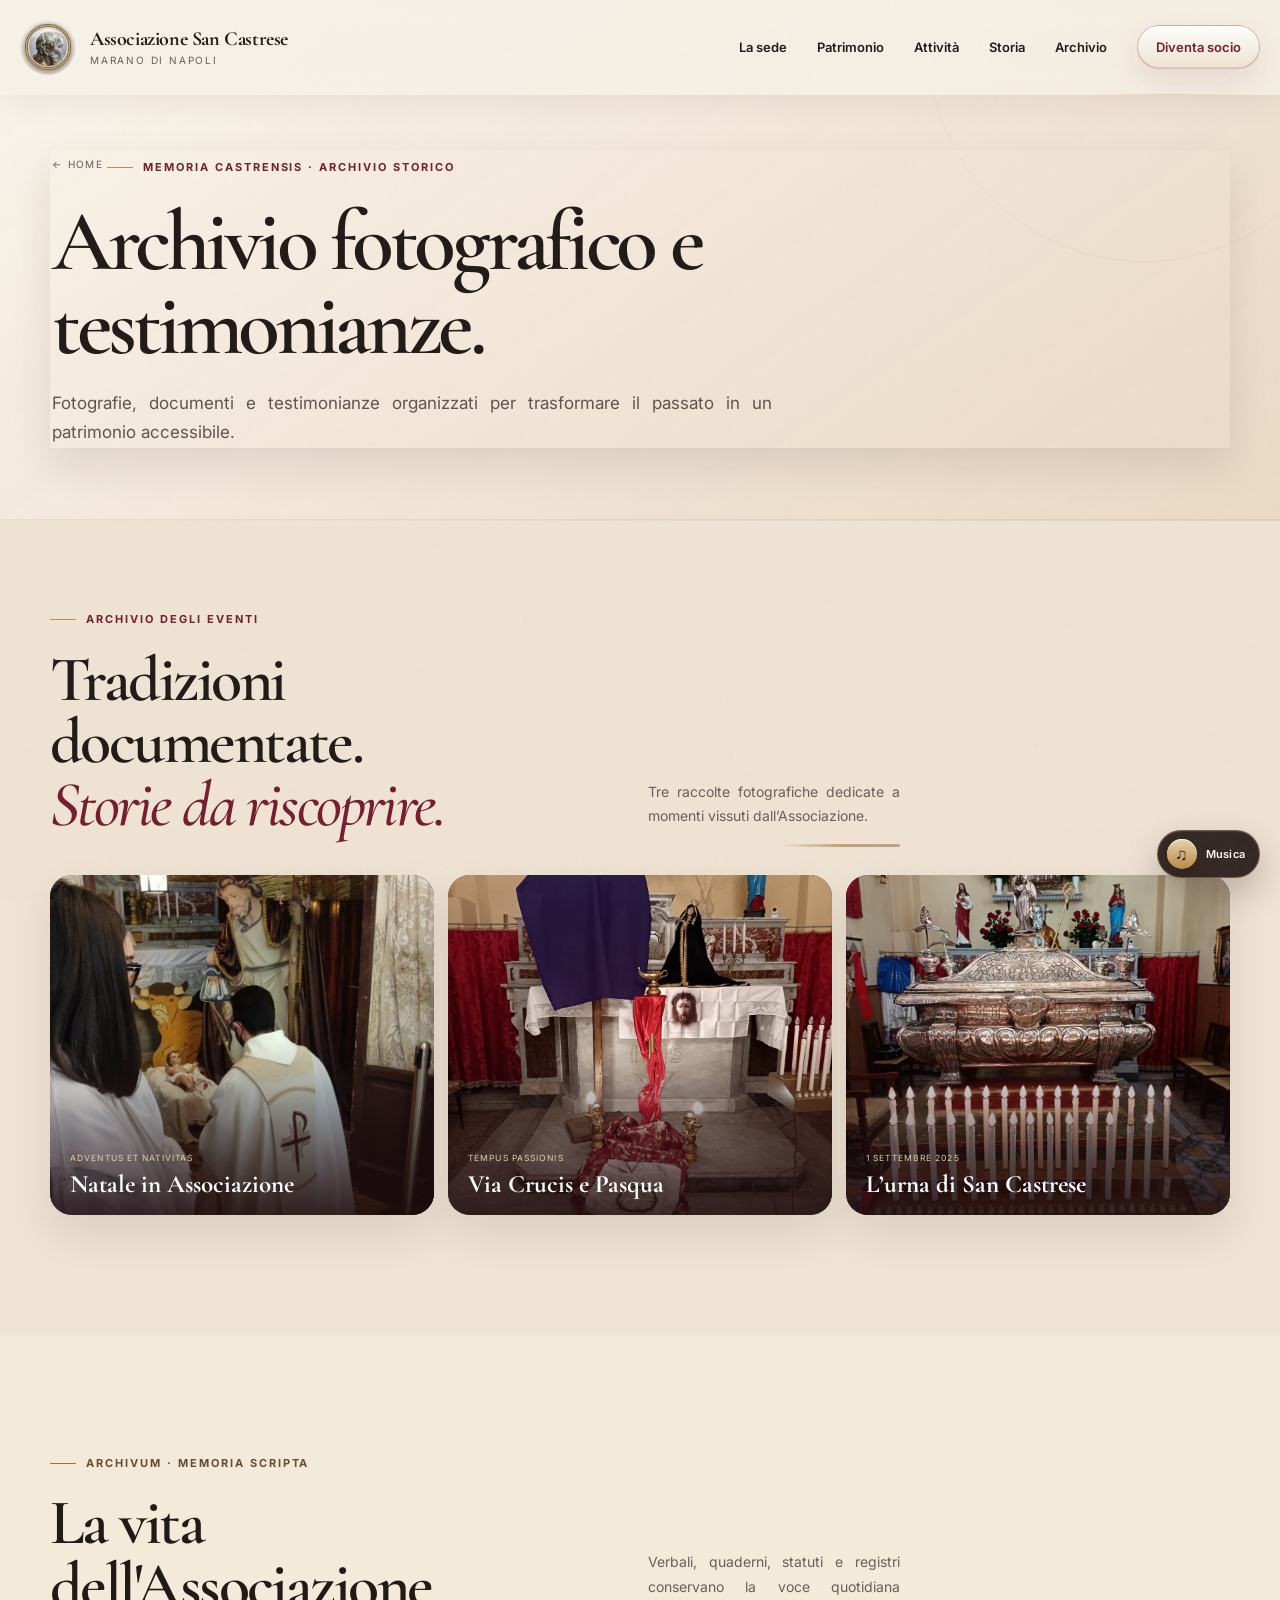
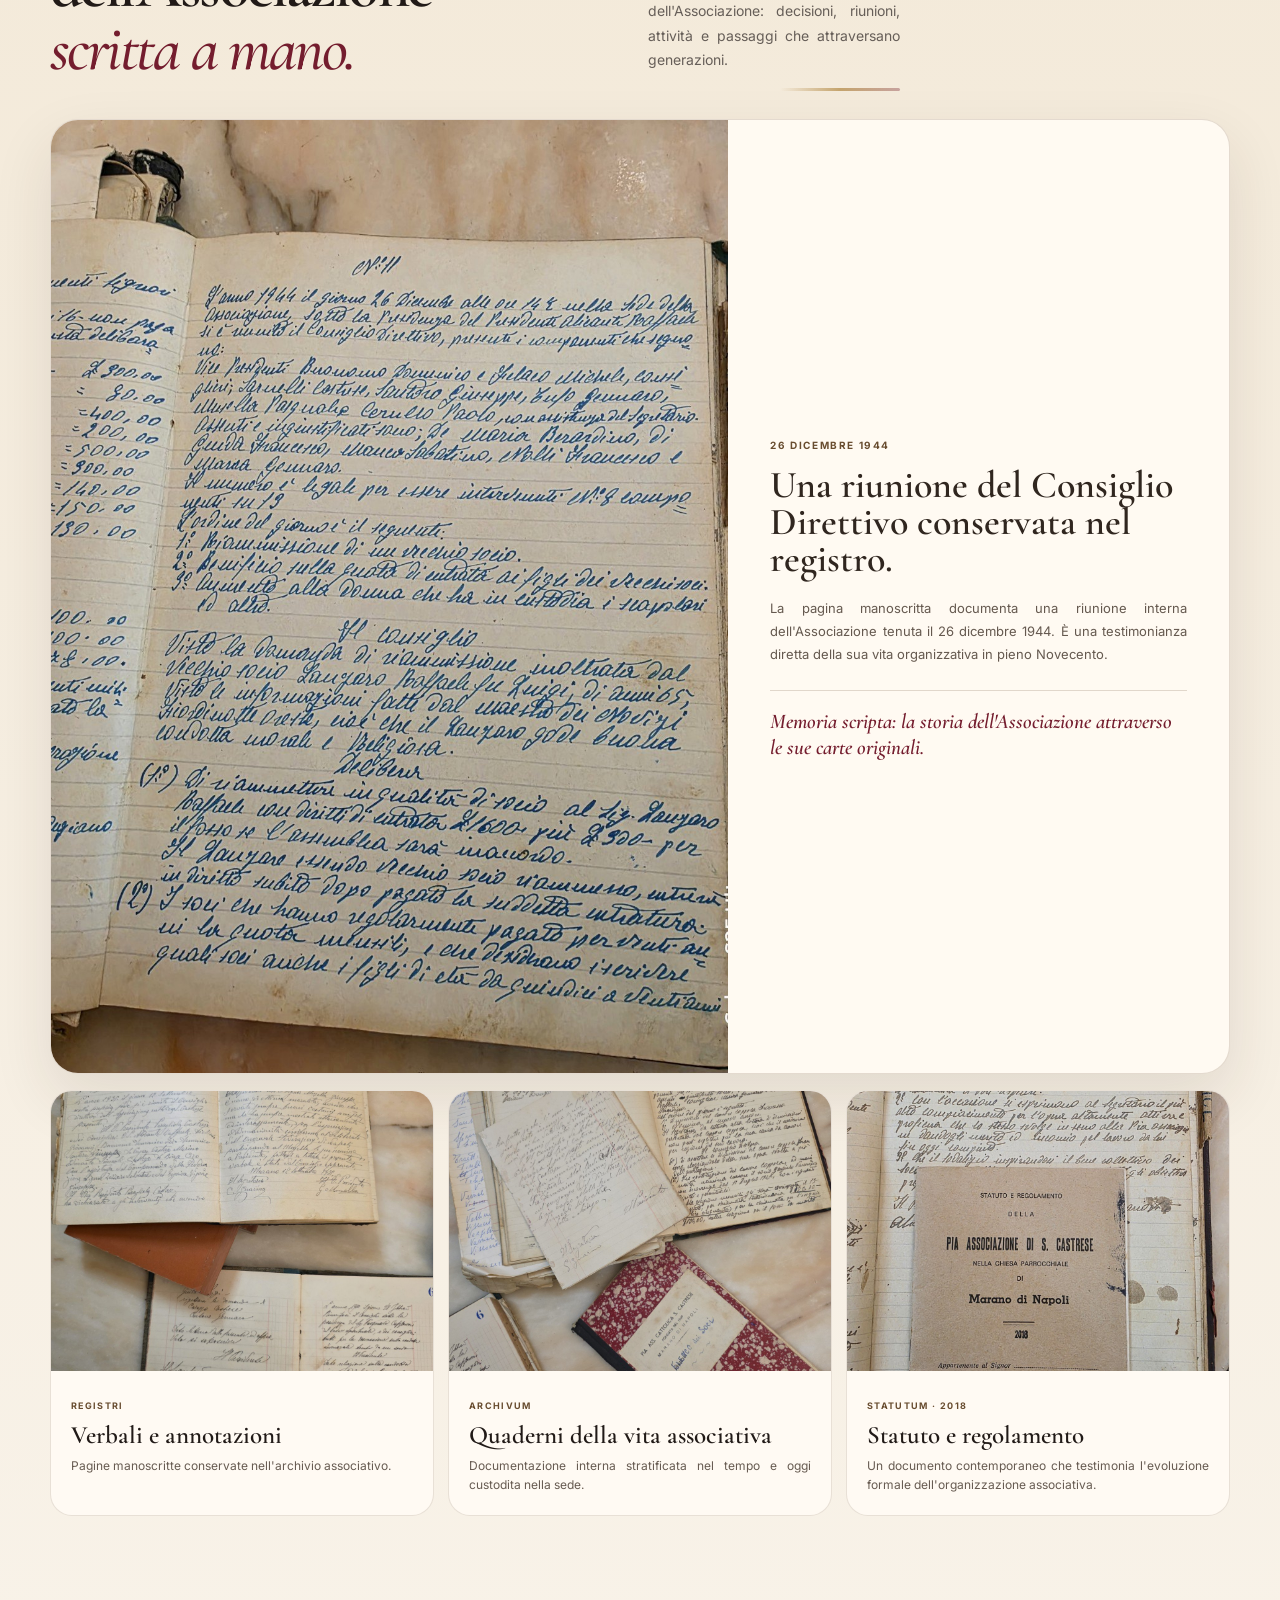
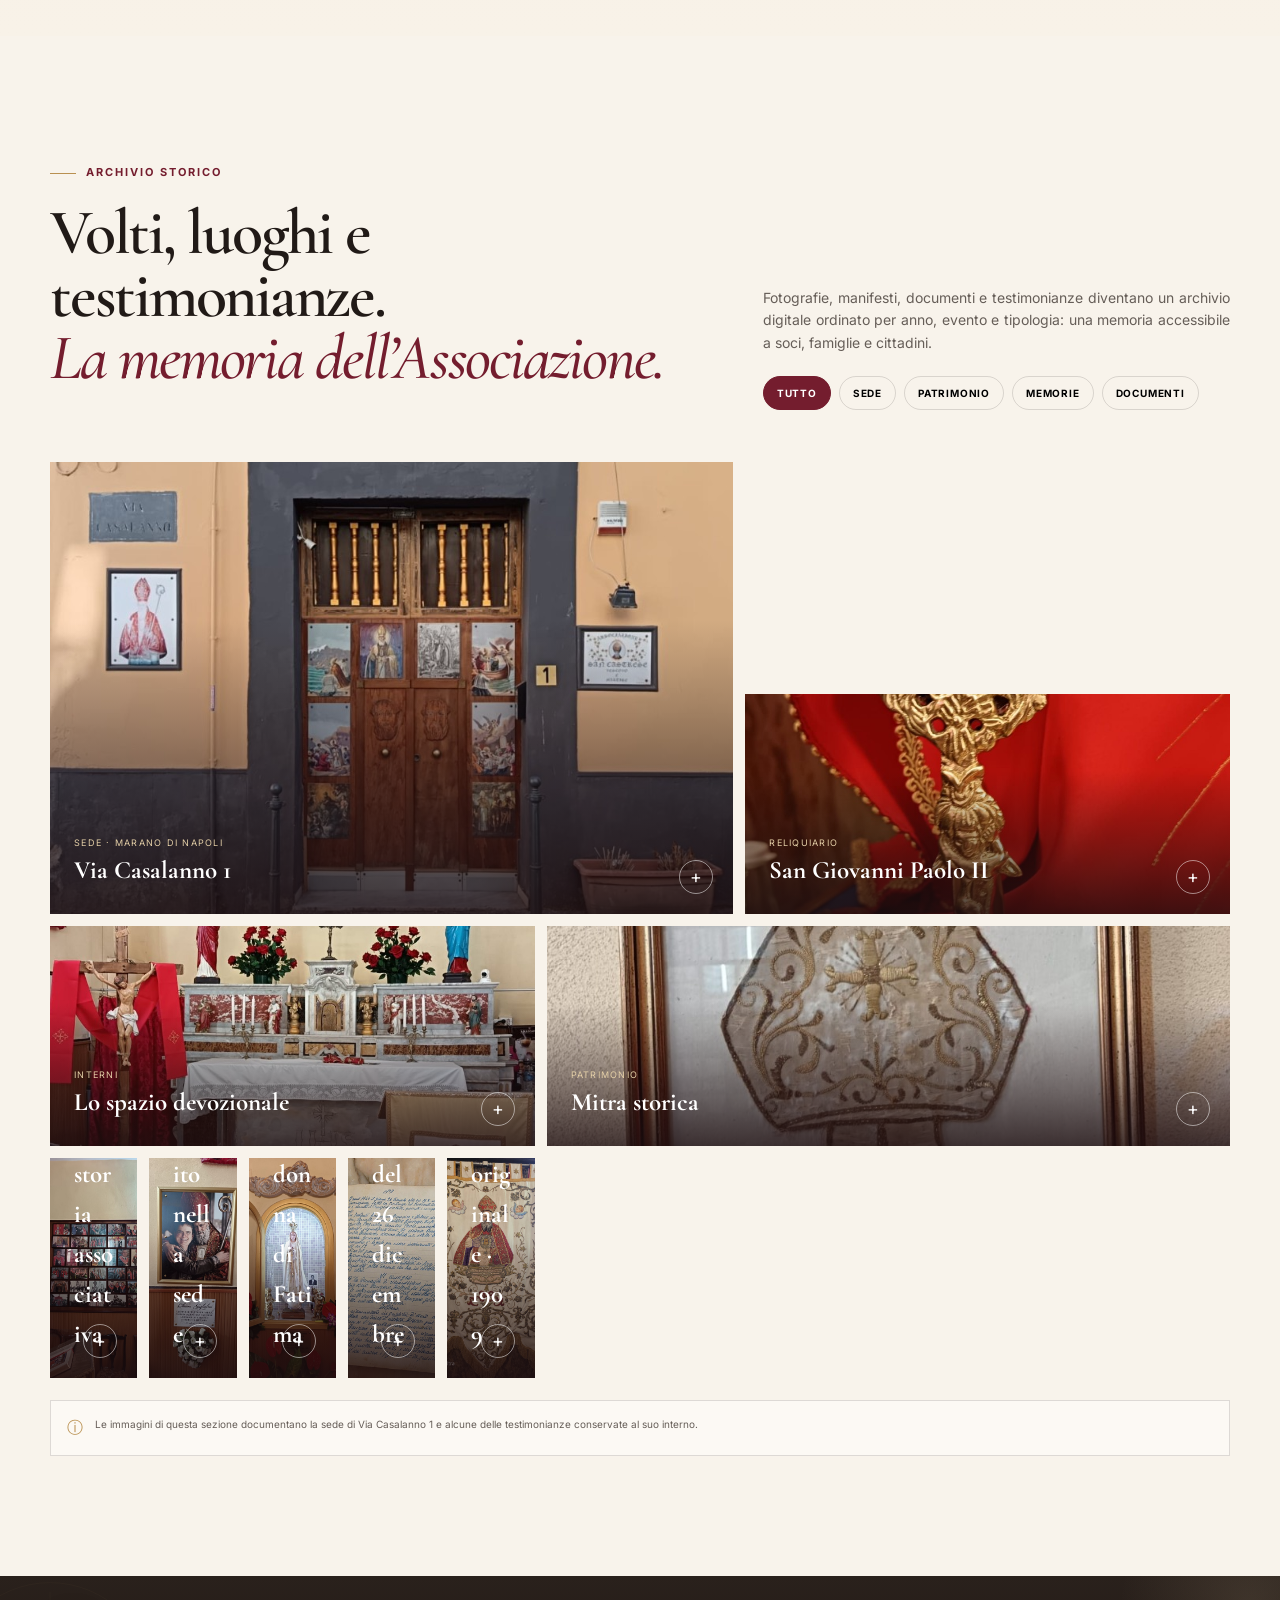
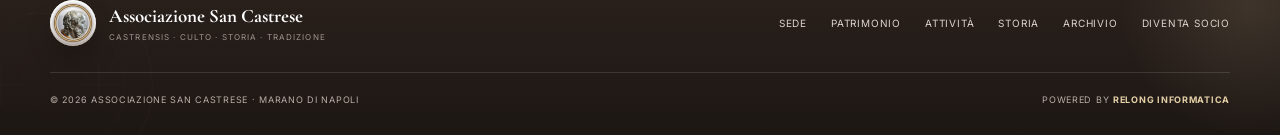
==== archivio.html @ 74fee5f2 "Add files via upload" ====
<!doctype html>
<html lang="it">
<head>
  <meta charset="utf-8" />
  <meta name="viewport" content="width=device-width, initial-scale=1" />
  <meta name="theme-color" content="#731c2b" />
    <meta name="application-name" content="San Castrese" />
  <meta name="mobile-web-app-capable" content="yes" />
  <meta name="apple-mobile-web-app-capable" content="yes" />
  <meta name="apple-mobile-web-app-title" content="San Castrese" />
  <meta name="apple-mobile-web-app-status-bar-style" content="black" />
  <link rel="manifest" href="manifest.webmanifest?v=5.9.5" />
  <link rel="apple-touch-icon" sizes="180x180" href="assets/apple-touch-icon-180.png?v=5.9.5" />
<meta name="description" content="Associazione San Castrese di Via Casalanno 1, Marano di Napoli. Sede, patrimonio, attività, storia, archivio e partecipazione." />
  <meta property="og:title" content="Associazione San Castrese — Marano di Napoli" />
  <meta property="og:description" content="Via Casalanno 1 · Dal 1909 · Memoria, patrimonio, attività e tradizione." />
  <meta property="og:type" content="website" />
  <title>Archivio | Associazione San Castrese</title>
  <link rel="icon" type="image/png" sizes="512x512" href="assets/favicon-san-castrese-3d.png?v=5.5" />
  <link rel="preconnect" href="https://fonts.googleapis.com">
  <link rel="preconnect" href="https://fonts.gstatic.com" crossorigin>
  <link href="https://fonts.googleapis.com/css2?family=Cormorant+Garamond:wght@500;600;700&family=Inter:wght@400;500;600;700&display=swap" rel="stylesheet">
  <link rel="stylesheet" href="styles.css?v=5.9.5" />
</head>
<body>
  <a class="skip-link" href="#contenuto">Vai al contenuto</a>
  <header class="site-header" id="top">
    <div class="nav-shell">
      <a class="brand" href="index.html" aria-label="Associazione San Castrese, torna alla home">
        <span class="brand-mark" aria-hidden="true"><img src="assets/logo-san-castrese-3d.png?v=5.5" alt="" /></span>
        <span class="brand-copy"><strong>Associazione San Castrese</strong><small>Marano di Napoli</small></span>
      </a>
      <button class="menu-toggle" type="button" aria-expanded="false" aria-controls="main-nav" aria-label="Apri menu"><span></span><span></span></button>
      <nav class="main-nav" id="main-nav" aria-label="Navigazione principale">
        <a href="sede.html">La sede</a>
        <a href="patrimonio.html">Patrimonio</a>
        <a href="attivita.html">Attività</a>
        <a href="storia.html">Storia</a>
        <a href="archivio.html">Archivio</a>
        <a href="partecipa.html" class="nav-cta">Diventa socio</a>
      </nav>
    </div>
  </header>
  <main id="contenuto">
    <section class="page-hero">
      <div class="container page-hero-inner reveal">
        <a class="page-back" href="index.html">← Home</a>
        <span class="eyebrow"><i></i>Memoria Castrensis · Archivio storico</span>
        <h1>Archivio fotografico e testimonianze.</h1>
        <p>Fotografie, documenti e testimonianze organizzati per trasformare il passato in un patrimonio accessibile.</p>
      </div>
    </section>
<section class="event-archive-strip section">
<div class="container">
<div class="compact-head reveal"><span class="eyebrow"><i></i>Archivio degli eventi</span><h2>Tradizioni documentate.<br><em>Storie da riscoprire.</em></h2><p>Tre raccolte fotografiche dedicate a momenti vissuti dall’Associazione.</p></div>
<div class="mini-event-grid">
<a href="natale.html"><img src="assets/events/natale/presepe-sede.jpg" alt=""><span><small>Adventus et Nativitas</small><strong>Natale in Associazione</strong></span></a>
<a href="pasqua.html"><img src="assets/events/pasqua/allestimento-passione.jpg" alt=""><span><small>Tempus Passionis</small><strong>Via Crucis e Pasqua</strong></span></a>
<a href="urna-2025.html"><img src="assets/events/urna-2025/urna-candele-frontale.jpg" alt=""><span><small>1 settembre 2025</small><strong>L’urna di San Castrese</strong></span></a>
</div>
</div>
</section>

<section class="memoria-scripta section" id="memoria-scripta">
  <div class="container">
    <div class="compact-head reveal">
      <span class="eyebrow antique"><i></i>Archivum · Memoria scripta</span>
      <h2>La vita dell'Associazione<br><em>scritta a mano.</em></h2>
      <p>Verbali, quaderni, statuti e registri conservano la voce quotidiana dell'Associazione: decisioni, riunioni, attività e passaggi che attraversano generazioni.</p>
    </div>
    <article class="manuscript-feature reveal">
      <figure><img src="assets/history/verbale-26-dicembre-1944.jpg" alt="Verbale manoscritto della riunione del Consiglio Direttivo del 26 dicembre 1944" loading="lazy"></figure>
      <div class="manuscript-copy">
        <span>26 dicembre 1944</span>
        <h3>Una riunione del Consiglio Direttivo conservata nel registro.</h3>
        <p>La pagina manoscritta documenta una riunione interna dell'Associazione tenuta il 26 dicembre 1944. È una testimonianza diretta della sua vita organizzativa in pieno Novecento.</p>
        <blockquote>Memoria scripta: la storia dell'Associazione attraverso le sue carte originali.</blockquote>
      </div>
    </article>
    <div class="manuscript-grid">
      <article class="manuscript-card reveal"><img src="assets/history/registri-manoscritti.jpg" alt="Registri manoscritti storici dell'Associazione" loading="lazy"><div><small>Registri</small><strong>Verbali e annotazioni</strong><p>Pagine manoscritte conservate nell'archivio associativo.</p></div></article>
      <article class="manuscript-card reveal"><img src="assets/history/quaderni-archivio.jpg" alt="Quaderni e documentazione storica dell'Associazione" loading="lazy"><div><small>Archivum</small><strong>Quaderni della vita associativa</strong><p>Documentazione interna stratificata nel tempo e oggi custodita nella sede.</p></div></article>
      <article class="manuscript-card reveal"><img src="assets/history/statuto-regolamento-2018.jpg" alt="Statuto e regolamento della Pia Associazione di San Castrese, edizione 2018" loading="lazy"><div><small>Statutum · 2018</small><strong>Statuto e regolamento</strong><p>Un documento contemporaneo che testimonia l'evoluzione formale dell'organizzazione associativa.</p></div></article>
    </div>
  </div>
</section>
<section class="archive section" id="archivio">
<div class="container">
<div class="archive-top reveal">
<div>
<span class="eyebrow"><i></i> Archivio storico</span>
<h2>Volti, luoghi e testimonianze.<br/><em>La memoria dell’Associazione.</em></h2>
</div>
<div class="archive-intro">
<p>Fotografie, manifesti, documenti e testimonianze diventano un archivio digitale ordinato per anno, evento e tipologia: una memoria accessibile a soci, famiglie e cittadini.</p>
<div aria-label="Filtri archivio" class="filter-pills" role="group">
<button class="active" data-filter="all" type="button">Tutto</button>
<button data-filter="sede" type="button">Sede</button>
<button data-filter="patrimonio" type="button">Patrimonio</button>
<button data-filter="memorie" type="button">Memorie</button>
<button data-filter="documenti" type="button">Documenti</button>
</div>
</div>
</div>
<div class="gallery-grid" id="gallery-grid">
<button class="gallery-item large reveal" data-category="sede" data-image="assets/gallery/sede-esterno.jpg" data-title="Ingresso dell’Associazione" data-year="Via Casalanno 1" type="button"><span class="gallery-image" style="background-image:url('assets/gallery/sede-esterno.jpg')"></span><span class="gallery-overlay"><small>Sede · Marano di Napoli</small><strong>Via Casalanno 1</strong><i>+</i></span></button>
<button class="gallery-item reveal reveal-delay" data-category="patrimonio" data-image="assets/gallery/san-castrese-sede.jpg" data-title="San Castrese nella sede" data-year="Patrimonio" type="button"><span class="gallery-image" style="background-image:url('assets/gallery/san-castrese-sede.jpg')"></span><span class="gallery-overlay"><small>Patrimonio</small><strong>San Castrese</strong><i>+</i></span></button>
<button class="gallery-item reveal" data-category="patrimonio" data-image="assets/gallery/reliquiario.jpg" data-title="Reliquiario di San Giovanni Paolo II" data-year="Patrimonio devozionale" type="button"><span class="gallery-image" style="background-image:url('assets/gallery/reliquiario.jpg')"></span><span class="gallery-overlay"><small>Reliquiario</small><strong>San Giovanni Paolo II</strong><i>+</i></span></button>
<button class="gallery-item reveal" data-category="sede" data-image="assets/gallery/altare-sede.jpg" data-title="Spazio devozionale della sede" data-year="Via Casalanno 1" type="button"><span class="gallery-image" style="background-image:url('assets/gallery/altare-sede.jpg')"></span><span class="gallery-overlay"><small>Interni</small><strong>Lo spazio devozionale</strong><i>+</i></span></button>
<button class="gallery-item reveal" data-category="patrimonio" data-image="assets/gallery/mitra-storica.jpg" data-title="Mitra storica" data-year="Patrimonio" type="button"><span class="gallery-image" style="background-image:url('assets/gallery/mitra-storica.jpg')"></span><span class="gallery-overlay"><small>Patrimonio</small><strong>Mitra storica</strong><i>+</i></span></button>
<button class="gallery-item wide reveal" data-category="memorie" data-image="assets/gallery/archivio-fotografico.jpg" data-title="Raccolta fotografica dell’Associazione" data-year="Memoria associativa" type="button"><span class="gallery-image" style="background-image:url('assets/gallery/archivio-fotografico.jpg')"></span><span class="gallery-overlay"><small>Memorie</small><strong>Volti e momenti della storia associativa</strong><i>+</i></span></button>
<button class="gallery-item reveal" data-category="memorie" data-image="assets/gallery/memoria-chiara-guglielmi.jpg" data-title="Ricordo di Chiara Guglielmi" data-year="Memoria" type="button"><span class="gallery-image" style="background-image:url('assets/gallery/memoria-chiara-guglielmi.jpg')"></span><span class="gallery-overlay"><small>Memoria</small><strong>Un ricordo custodito nella sede</strong><i>+</i></span></button>
<button class="gallery-item reveal" data-category="sede" data-image="assets/gallery/madonna-fatima.jpg" data-title="Madonna di Fatima" data-year="Interni della sede" type="button"><span class="gallery-image" style="background-image:url('assets/gallery/madonna-fatima.jpg')"></span><span class="gallery-overlay"><small>Interni</small><strong>Madonna di Fatima</strong><i>+</i></span></button>

<button class="gallery-item reveal" data-category="documenti" data-image="assets/history/verbale-26-dicembre-1944.jpg" data-title="Verbale del Consiglio Direttivo" data-year="26 dicembre 1944" type="button"><span class="gallery-image" style="background-image:url('assets/history/verbale-26-dicembre-1944.jpg')"></span><span class="gallery-overlay"><small>Memoria scripta · 1944</small><strong>Verbale del 26 dicembre</strong><i>+</i></span></button>
<button class="gallery-item reveal" data-category="documenti" data-image="assets/history/bandiera-1909.jpg" data-title="Bandiera storica originale" data-year="1909" type="button"><span class="gallery-image" style="background-image:url('assets/history/bandiera-1909.jpg')"></span><span class="gallery-overlay"><small>Signa Castrensia</small><strong>Bandiera originale · 1909</strong><i>+</i></span></button>
</div>
<div class="source-note reveal"><span aria-hidden="true">ⓘ</span><p>Le immagini di questa sezione documentano la sede di Via Casalanno 1 e alcune delle testimonianze conservate al suo interno.</p></div>
</div>
</section>
  </main>
  <nav class="mobile-cta" aria-label="Azioni rapide">
    <a href="https://www.google.com/maps/dir/?api=1&amp;destination=Via%20Casalanno%201%2C%2080016%20Marano%20di%20Napoli%20NA" rel="noopener" target="_blank"><span>⌖</span>Portami in Associazione</a>
    <a href="partecipa.html"><span>+</span>Diventa socio</a>
  </nav>
  <footer class="site-footer">
    <div class="container footer-top">
      <div class="footer-brand">
        <span class="brand-mark small" aria-hidden="true"><img src="assets/logo-san-castrese-3d.png?v=5.5" alt="" /></span>
        <div><strong>Associazione San Castrese</strong><small>Castrensis · Culto · Storia · Tradizione</small></div>
      </div>
      <nav aria-label="Link footer">
        <a href="sede.html">Sede</a><a href="patrimonio.html">Patrimonio</a><a href="attivita.html">Attività</a><a href="storia.html">Storia</a><a href="archivio.html">Archivio</a><a href="partecipa.html">Diventa socio</a>
      </nav>
    </div>
    <div class="container footer-bottom">
      <p>© <span id="year"></span> Associazione San Castrese · Marano di Napoli</p>
      <p class="powered-by">Powered by <a href="https://www.relonginformatica.com/" target="_blank" rel="noopener noreferrer">ReLong Informatica</a></p>
    </div>
  </footer>
  <dialog class="lightbox" id="lightbox" aria-label="Anteprima fotografia">
    <button class="lightbox-close" type="button" aria-label="Chiudi">×</button>
    <div class="lightbox-image" id="lightbox-image"></div>
    <div class="lightbox-caption"><small id="lightbox-year"></small><strong id="lightbox-title"></strong><span>Archivio fotografico</span></div>
  </dialog>
  <script src="script.js?v=5.9.5"></script>
</body></html>
---- styles.css ----
:root{
  --wine:#731c2b;
  --wine-2:#8d2639;
  --wine-dark:#4b101b;
  --gold:#c2a067;
  --gold-light:#e1c99f;
  --cream:#f7f1e7;
  --cream-2:#eee3d2;
  --ink:#211b18;
  --muted:#756d67;
  --line:rgba(33,27,24,.14);
  --white:#fffdf9;
  --shadow:0 24px 70px rgba(32,17,16,.16);
  --serif:"Cormorant Garamond", Georgia, serif;
  --sans:"Inter", system-ui, sans-serif;
}
*{box-sizing:border-box}
html{scroll-behavior:smooth}
body{margin:0;font-family:var(--sans);background:var(--cream);color:var(--ink);line-height:1.6;overflow-x:hidden}
body::before{content:"";position:fixed;inset:0;pointer-events:none;z-index:9999;opacity:.045;background-image:url("data:image/svg+xml,%3Csvg viewBox='0 0 200 200' xmlns='http://www.w3.org/2000/svg'%3E%3Cfilter id='n'%3E%3CfeTurbulence type='fractalNoise' baseFrequency='.9' numOctaves='4' stitchTiles='stitch'/%3E%3C/filter%3E%3Crect width='100%25' height='100%25' filter='url(%23n)' opacity='.6'/%3E%3C/svg%3E")}
a{color:inherit;text-decoration:none}
button{font:inherit}
img{max-width:100%;display:block}
.container{width:min(1180px,calc(100% - 48px));margin-inline:auto}
.skip-link{position:fixed;top:10px;left:10px;transform:translateY(-140%);background:#fff;padding:10px 14px;z-index:10000;border-radius:8px}.skip-link:focus{transform:none}
.site-header{position:fixed;top:0;left:0;right:0;z-index:1000;transition:.35s ease;border-bottom:1px solid transparent;background:rgba(247,241,231,.78);backdrop-filter:blur(14px)}
.site-header.scrolled{background:rgba(247,241,231,.9);backdrop-filter:blur(18px);border-color:rgba(33,27,24,.09)}
.nav-shell{height:94px;width:min(1280px,calc(100% - 48px));margin:auto;display:flex;align-items:center;justify-content:space-between}
.brand{display:flex;align-items:center;gap:14px;z-index:2}
.brand-mark{width:52px;height:52px;border:1px solid rgba(194,160,103,.9);border-radius:50%;display:block;position:relative;color:var(--wine);background:#fff;box-shadow:0 10px 26px rgba(60,34,22,.08);overflow:hidden;flex:0 0 52px}
.brand-mark::before,.brand-mark::after{display:none}
.brand-mark img{width:100%;height:100%;display:block;object-fit:cover;object-position:center 32%}
.brand-mark span{display:none}
.brand-copy{display:flex;flex-direction:column;line-height:1.1}.brand-copy strong{font-family:var(--serif);font-size:20px}.brand-copy small{font-size:10px;text-transform:uppercase;letter-spacing:.18em;color:var(--muted);margin-top:5px}
.main-nav{display:flex;align-items:center;gap:30px;font-size:13px;font-weight:600}
.main-nav a{position:relative}.main-nav a:not(.nav-cta)::after{content:"";position:absolute;left:0;bottom:-6px;width:0;height:1px;background:var(--wine);transition:.25s}.main-nav a:hover::after{width:100%}
.nav-cta{border:1px solid rgba(115,28,43,.28);padding:11px 18px;border-radius:999px;color:var(--wine)}
.menu-toggle{display:none;border:0;background:transparent;width:44px;height:44px;position:relative;z-index:3}.menu-toggle span{position:absolute;width:24px;height:1.5px;background:var(--ink);left:10px;transition:.3s}.menu-toggle span:first-child{top:17px}.menu-toggle span:last-child{top:25px}.menu-toggle[aria-expanded="true"] span:first-child{transform:rotate(45deg);top:21px}.menu-toggle[aria-expanded="true"] span:last-child{transform:rotate(-45deg);top:21px}
.hero{min-height:100svh;position:relative;display:flex;align-items:center;padding:135px 0 82px;background:
  linear-gradient(90deg,rgba(247,241,231,.99) 0%,rgba(247,241,231,.97) 34%,rgba(247,241,231,.82) 48%,rgba(247,241,231,.30) 67%,rgba(34,20,20,.10) 100%),
  url("assets/sfondo-san-castrese.jpg") 90% 43%/auto 118% no-repeat,
  #e8ded2;overflow:hidden}
.hero::after{content:"";position:absolute;right:-12vw;top:-22vh;width:62vw;height:145vh;border:1px solid rgba(115,28,43,.08);border-radius:50%;transform:rotate(17deg)}
.hero-orb{position:absolute;border-radius:50%;filter:blur(1px)}.hero-orb-a{width:390px;height:390px;background:rgba(194,160,103,.12);left:-150px;top:8%}.hero-orb-b{width:280px;height:280px;background:rgba(115,28,43,.07);right:30%;bottom:-80px}
.hero-grid{display:block;position:relative;z-index:2}.hero-copy{max-width:720px}
.eyebrow{display:inline-flex;align-items:center;gap:10px;font-size:11px;font-weight:700;letter-spacing:.18em;text-transform:uppercase;color:var(--wine);margin-bottom:20px}.eyebrow i{width:26px;height:1px;background:var(--gold)}.eyebrow.dark{color:var(--ink)}.eyebrow.light{color:var(--gold-light)}
h1,h2,h3,p{margin-top:0}h1,h2,h3{font-family:var(--serif);font-weight:600;line-height:.98}
h1{font-size:clamp(56px,6vw,92px);letter-spacing:-.045em;margin-bottom:26px;max-width:850px}h1 em,h2 em{font-weight:500;color:var(--wine);font-style:italic}
.hero-copy>p{font-size:17px;max-width:650px;color:#5f554e;margin-bottom:32px;line-height:1.75}
.hero-actions{display:flex;gap:12px;flex-wrap:wrap}.btn{display:inline-flex;align-items:center;justify-content:center;gap:12px;min-height:50px;padding:0 22px;border-radius:4px;font-size:13px;font-weight:700;transition:.25s ease;border:1px solid transparent}.btn:hover{transform:translateY(-2px)}.btn-primary{background:var(--wine);color:white;box-shadow:0 14px 35px rgba(115,28,43,.22)}.btn-ghost{border-color:rgba(33,27,24,.2);background:rgba(255,255,255,.24)}.btn-outline{border-color:var(--wine);color:var(--wine);margin-top:30px}.btn-gold{background:var(--gold);color:#24170d}.btn-light{border-color:rgba(255,255,255,.35);color:#fff}
.hero-facts{display:grid;grid-template-columns:repeat(3,1fr);gap:14px;margin-top:48px;padding-top:24px;border-top:1px solid rgba(33,27,24,.12);max-width:690px}.hero-facts div{display:flex;flex-direction:column}.hero-facts strong{font-family:var(--serif);font-size:20px}.hero-facts span{font-size:10px;text-transform:uppercase;letter-spacing:.12em;color:var(--muted);margin-top:2px}
.hero-visual{position:relative;min-height:620px}.hero-frame{position:absolute;inset:0 0 0 55px;border-radius:240px 240px 22px 22px;overflow:hidden;box-shadow:var(--shadow);background:#cbb8a5}.hero-photo{position:absolute;inset:0;background-size:cover;background-position:center 36%;transform:scale(1.02);transition:1.2s ease}.hero-frame:hover .hero-photo{transform:scale(1.06)}.hero-photo-overlay{position:absolute;inset:0;background:linear-gradient(to bottom,rgba(24,9,11,.02) 40%,rgba(24,9,11,.78) 100%)}.hero-caption{position:absolute;left:38px;right:38px;bottom:32px;color:#fff;display:flex;flex-direction:column}.caption-kicker{font-size:10px;text-transform:uppercase;letter-spacing:.18em;color:#ead6b4}.hero-caption strong{font-family:var(--serif);font-size:38px;line-height:1}.hero-caption small{font-size:9px;opacity:.68;margin-top:8px}.floating-seal{position:absolute;left:0;top:46%;width:124px;height:124px;border-radius:50%;background:var(--wine);color:#fff;display:grid;place-items:center;align-content:center;border:1px solid rgba(255,255,255,.28);box-shadow:0 16px 38px rgba(66,20,26,.3)}.floating-seal::before{content:"";position:absolute;inset:8px;border:1px solid rgba(194,160,103,.5);border-radius:50%}.floating-seal strong{font-family:var(--serif);font-size:34px;line-height:1}.floating-seal span{font-size:7px;letter-spacing:.22em;color:var(--gold-light)}
.scroll-cue{position:absolute;bottom:24px;left:50%;transform:translateX(-50%);display:flex;gap:8px;align-items:center;font-size:9px;text-transform:uppercase;letter-spacing:.2em;color:var(--muted);z-index:4}.scroll-cue span{width:1px;height:28px;background:var(--gold);display:block}
.manifesto{padding:100px 0;background:var(--wine);color:#fff}.manifesto-grid{display:grid;grid-template-columns:70px 1fr .6fr;gap:48px;align-items:start}.section-number{font-family:var(--serif);font-size:22px;color:var(--gold)}.manifesto h2,.section-head h2,.association h2,.feature-copy h2,.territory h2,.contact h2,.archive-top h2{font-size:clamp(44px,5vw,70px);letter-spacing:-.035em;margin-bottom:20px}.manifesto h2 em{color:var(--gold-light)}.manifesto .lead{font-size:20px;max-width:700px;color:#f1e6dc}.manifesto-note{border-left:1px solid rgba(255,255,255,.18);padding-left:34px;margin-top:44px;color:#dfcfd0}.manifesto-note p{font-size:14px}.text-link{font-size:12px;text-transform:uppercase;letter-spacing:.11em;color:var(--gold-light);display:inline-flex;gap:10px;align-items:center;margin-top:14px}
.section{padding:120px 0}.section-head{display:grid;grid-template-columns:1fr .45fr;gap:70px;align-items:end;margin-bottom:68px}.section-head>p{color:var(--muted);font-size:14px;line-height:1.8;margin-bottom:9px}.section-head.light h2{color:#fff}.section-head.light h2 em{color:var(--gold-light)}.section-head.light>p{color:#d6c6c5}
.story{background:#211a17;color:#fff}.story .section-head h2 em{color:var(--gold-light)}.story .section-head>p{color:#bdb4af}.story .eyebrow{color:var(--gold-light)}
.timeline{position:relative;margin-top:36px}.timeline::before{content:"";position:absolute;left:178px;top:8px;bottom:8px;width:1px;background:rgba(194,160,103,.26)}.timeline-item{display:grid;grid-template-columns:145px 65px 1fr;align-items:start;min-height:170px}.timeline-year{font-family:var(--serif);font-size:24px;color:var(--gold-light);text-align:right;padding-top:13px}.timeline-dot{width:11px;height:11px;border-radius:50%;background:var(--gold);margin:21px auto 0;position:relative;box-shadow:0 0 0 8px #211a17}.timeline-card{padding:8px 0 42px 20px;max-width:720px}.timeline-tag{font-size:9px;letter-spacing:.18em;text-transform:uppercase;color:var(--gold);font-weight:700}.timeline-card h3{font-size:34px;margin:6px 0 10px}.timeline-card p{color:#aaa09a;font-size:14px;max-width:650px}.timeline-item.featured .timeline-card{padding:22px 28px 28px;background:rgba(115,28,43,.35);border:1px solid rgba(194,160,103,.25);border-radius:4px}.timeline-item.featured .timeline-dot{background:#fff}.timeline-item.featured .timeline-year{color:#fff}
.association{background:var(--cream)}.association-grid{display:grid;grid-template-columns:.9fr 1.1fr;gap:95px;align-items:center}.photo-stack{position:relative;min-height:650px}.photo-card{margin:0;background:#ddd;box-shadow:var(--shadow);position:absolute;overflow:hidden}.photo-card-main{inset:10px 72px 68px 0}.photo-card img{width:100%;height:100%;object-fit:cover}.photo-card figcaption{position:absolute;left:22px;bottom:22px;z-index:3;max-width:calc(100% - 210px);background:rgba(34,24,20,.72);color:white;padding:8px 11px;font-size:9px;letter-spacing:.12em;text-transform:uppercase;backdrop-filter:blur(8px)}.img-fallback{display:block;width:100%;height:100%;background:linear-gradient(145deg,#8c6c5c,#4c242c)}.quote-card{position:absolute;right:-12px;bottom:-28px;z-index:2;width:260px;background:var(--wine);color:#fff;padding:26px 24px 24px;box-shadow:0 18px 42px rgba(50,12,20,.25)}.quote-card>span{font-family:var(--serif);font-size:56px;line-height:.7;color:var(--gold)}.quote-card p{font-family:var(--serif);font-size:20px;line-height:1.2;margin:4px 0 0}.association-copy>.lead{font-size:19px;color:#4d443f}.association-copy>p:not(.lead){color:var(--muted);font-size:14px}.values-grid{display:grid;grid-template-columns:1fr 1fr;border-top:1px solid var(--line);border-left:1px solid var(--line);margin-top:34px}.values-grid>div{padding:20px;border-right:1px solid var(--line);border-bottom:1px solid var(--line);display:grid;grid-template-columns:32px 1fr}.values-grid span{font-size:9px;color:var(--gold);font-weight:700;grid-row:1/3}.values-grid strong{font-family:var(--serif);font-size:22px;line-height:1}.values-grid small{font-size:11px;color:var(--muted);margin-top:6px}
.traditions{background:var(--wine-dark);color:#fff}.tradition-cards{display:grid;grid-template-columns:1fr 1fr;gap:18px}.tradition-card{display:grid;grid-template-columns:112px 1fr;gap:30px;padding:38px;border:1px solid rgba(255,255,255,.14);background:rgba(255,255,255,.035);transition:.3s}.tradition-card:hover{transform:translateY(-4px);background:rgba(255,255,255,.06);border-color:rgba(194,160,103,.42)}.date-badge{width:96px;height:108px;border:1px solid rgba(194,160,103,.6);display:flex;flex-direction:column;align-items:center;justify-content:center;color:var(--gold-light)}.date-badge strong{font-family:var(--serif);font-size:44px;line-height:.8}.date-badge span{font-size:9px;letter-spacing:.2em;margin-top:10px}.card-kicker{font-size:9px;letter-spacing:.17em;text-transform:uppercase;color:var(--gold)}.tradition-card h3{font-size:32px;margin:6px 0 12px}.tradition-card p{font-size:13px;color:#cdbfc0}.tradition-card a{font-size:10px;text-transform:uppercase;letter-spacing:.13em;color:var(--gold-light)}.tradition-strip{display:grid;grid-template-columns:repeat(4,1fr);margin-top:60px;border-top:1px solid rgba(255,255,255,.15);border-bottom:1px solid rgba(255,255,255,.15)}.tradition-strip>div{display:grid;grid-template-columns:35px 1fr;gap:12px;padding:24px 18px;border-right:1px solid rgba(255,255,255,.12)}.tradition-strip>div:last-child{border-right:0}.tradition-strip span{font-family:var(--serif);color:var(--gold);font-size:19px}.tradition-strip p{font-size:11px;text-transform:uppercase;letter-spacing:.08em;margin:0;color:#d9cbcb}
.archive{background:#f8f3eb}.archive-top{display:grid;grid-template-columns:1fr .75fr;gap:90px;align-items:end;margin-bottom:52px}.archive-intro p{font-size:14px;color:var(--muted)}.filter-pills{display:flex;flex-wrap:wrap;gap:8px;margin-top:22px}.filter-pills button{border:1px solid var(--line);background:transparent;border-radius:999px;padding:8px 13px;font-size:10px;font-weight:700;text-transform:uppercase;letter-spacing:.08em;cursor:pointer}.filter-pills button.active{background:var(--wine);color:#fff;border-color:var(--wine)}
.gallery-grid{display:grid;grid-template-columns:repeat(12,1fr);grid-auto-rows:220px;gap:12px}.gallery-item{position:relative;overflow:hidden;border:0;padding:0;background:#cbb8a5;cursor:pointer;text-align:left;color:#fff}.gallery-item:nth-child(1){grid-column:span 7;grid-row:span 2}.gallery-item:nth-child(2){grid-column:span 5}.gallery-item:nth-child(3){grid-column:span 5}.gallery-item:nth-child(4){grid-column:span 5}.gallery-item:nth-child(5){grid-column:span 7}.gallery-image{position:absolute;inset:0;background-size:cover;background-position:center;transition:.45s}.gallery-item:hover .gallery-image{transform:scale(1.04)}.gallery-overlay{position:absolute;inset:0;padding:24px;display:flex;flex-direction:column;justify-content:flex-end;background:linear-gradient(to top,rgba(29,14,16,.8),rgba(29,14,16,0) 65%)}.gallery-overlay small{font-size:9px;text-transform:uppercase;letter-spacing:.14em;color:var(--gold-light)}.gallery-overlay strong{font-family:var(--serif);font-size:25px;max-width:360px}.gallery-overlay i{position:absolute;right:20px;bottom:20px;width:34px;height:34px;border:1px solid rgba(255,255,255,.5);border-radius:50%;font-style:normal;display:grid;place-items:center;font-size:18px}.text-tile{padding:28px!important;background:var(--wine)!important;display:flex;flex-direction:column;justify-content:center}.text-tile .archive-count{font-family:var(--serif);font-size:30px;color:var(--gold-light)}.text-tile strong{font-family:var(--serif);font-size:25px;line-height:1.05;margin:7px 0}.text-tile p{font-size:12px;color:#dbc9cb}.text-tile a{font-size:9px;text-transform:uppercase;letter-spacing:.11em;color:var(--gold-light)}.source-note{display:flex;gap:12px;align-items:flex-start;margin-top:22px;padding:14px 16px;border:1px solid var(--line);background:rgba(255,255,255,.45)}.source-note span{color:var(--gold)}.source-note p{font-size:10px;color:var(--muted);margin:1px 0 0}
.feature-story{background:linear-gradient(115deg,#291518 0%,#4b101b 62%,#6f1c2a 100%);color:white;position:relative;overflow:hidden}.feature-story::after{content:"848";position:absolute;right:-20px;bottom:-105px;font-family:var(--serif);font-size:310px;line-height:1;color:rgba(255,255,255,.035)}.feature-grid{display:grid;grid-template-columns:.6fr 1.4fr;gap:110px;position:relative;z-index:2}.feature-meta{display:flex;flex-direction:column}.feature-number{font-family:var(--serif);font-size:150px;line-height:.75;color:var(--gold-light);letter-spacing:-.07em;margin-top:42px}.feature-meta small{font-family:var(--serif);font-size:28px;color:var(--gold);font-style:italic}.feature-copy h2 em{color:var(--gold-light)}.feature-copy>p{max-width:650px;color:#d8cacc}.feature-copy blockquote{margin:34px 0;padding:24px 0 24px 28px;border-left:1px solid var(--gold);font-family:var(--serif);font-size:28px;line-height:1.2;color:#f0dfcf;max-width:640px}
.events{background:var(--cream)}.event-list{border-top:1px solid var(--line)}.event-row{display:grid;grid-template-columns:120px 1fr 50px;gap:30px;align-items:center;padding:28px 10px;border-bottom:1px solid var(--line);transition:.25s}.event-row:hover{background:rgba(255,255,255,.45);padding-left:22px}.event-date{display:flex;flex-direction:column;align-items:center;border-right:1px solid var(--line)}.event-date strong{font-family:var(--serif);font-size:36px;line-height:1;color:var(--wine)}.event-date span{font-size:8px;letter-spacing:.15em;color:var(--muted);margin-top:5px}.event-copy small{font-size:9px;text-transform:uppercase;letter-spacing:.13em;color:var(--gold)}.event-copy h3{font-size:27px;margin:3px 0 4px}.event-copy p{font-size:12px;color:var(--muted);margin:0}.event-row>a{width:40px;height:40px;border:1px solid var(--line);border-radius:50%;display:grid;place-items:center}.event-row.highlight{background:rgba(115,28,43,.045)}
.territory{background:#efe4d5}.territory-grid{display:grid;grid-template-columns:.9fr 1.1fr;gap:80px;align-items:center}.territory-copy>p{font-size:14px;color:var(--muted);max-width:520px}.place-list{margin-top:34px;border-top:1px solid var(--line)}.place-list button{width:100%;border:0;border-bottom:1px solid var(--line);background:transparent;text-align:left;padding:15px 2px;font-size:13px;font-weight:700;display:flex;justify-content:space-between;cursor:pointer;color:var(--ink)}.place-list button span{font-size:9px;text-transform:uppercase;letter-spacing:.12em;color:var(--muted);font-weight:500}.place-list button.active{color:var(--wine)}.map-art{position:relative;background:#e6d8c6;min-height:570px;border-radius:50% 50% 10px 10px;overflow:hidden;display:grid;place-items:center}.map-art svg{width:92%;height:auto}.coast{fill:rgba(255,253,249,.55);stroke:#c6b196;stroke-width:1.4}.map-line{fill:none;stroke:var(--gold);stroke-width:1.5;stroke-dasharray:5 7}.pin circle:first-child{fill:#e5d4be;stroke:var(--wine);stroke-width:1}.pin circle:nth-child(2){fill:var(--wine)}.pin text{text-anchor:middle;font-family:var(--sans);font-size:9px;font-weight:700;letter-spacing:1.1px;fill:#55463e}.pin-marano circle:first-child{fill:var(--wine);stroke:var(--wine)}.pin-marano circle:nth-child(2){fill:var(--gold-light)}.pin-marano text{fill:var(--wine);font-size:11px}.pin{transition:.25s;transform-box:fill-box;transform-origin:center}.pin.active{filter:drop-shadow(0 5px 10px rgba(115,28,43,.25))}.map-label{position:absolute;left:38px;bottom:35px;display:flex;flex-direction:column}.map-label span{font-size:9px;text-transform:uppercase;letter-spacing:.15em;color:var(--wine)}.map-label strong{font-family:var(--serif);font-size:25px}
.contact{background:var(--ink);color:white;padding-bottom:72px}.contact-shell{background:var(--wine);padding:66px;display:grid;grid-template-columns:1fr 360px;gap:75px;align-items:center;position:relative;overflow:hidden}.contact-shell::before{content:"";position:absolute;width:380px;height:380px;border:1px solid rgba(255,255,255,.09);border-radius:50%;left:-160px;bottom:-230px}.contact h2 em{color:var(--gold-light)}.contact-copy>p{max-width:640px;color:#dbcacc}.contact-actions{display:flex;gap:10px;flex-wrap:wrap;margin-top:28px}.contact-card{background:#fff;color:var(--ink);padding:34px;position:relative;min-height:280px}.contact-card-label{font-size:8px;text-transform:uppercase;letter-spacing:.17em;color:var(--gold);font-weight:700}.contact-card h3{font-size:31px;margin:6px 0 2px}.contact-card p{font-size:12px;color:var(--muted)}.contact-card hr{border:0;border-top:1px solid var(--line);margin:24px 0}.mini-seal{position:absolute;right:24px;bottom:18px;width:50px;height:50px;border:1px solid var(--gold);border-radius:50%;display:grid;place-items:center;font-family:var(--serif);font-size:18px;color:var(--wine)}
.site-footer{background:var(--ink);color:white;padding:24px 0 28px}.footer-top{display:flex;justify-content:space-between;align-items:center;padding-bottom:26px;border-bottom:1px solid rgba(255,255,255,.12)}.footer-brand{display:flex;align-items:center;gap:13px}.brand-mark.small{width:42px;height:42px;flex-basis:42px;background:#fff;color:#fff}.footer-brand>div{display:flex;flex-direction:column}.footer-brand strong{font-family:var(--serif);font-size:19px}.footer-brand small{font-size:8px;text-transform:uppercase;letter-spacing:.14em;color:#9f9490}.footer-top nav{display:flex;gap:24px;font-size:10px;text-transform:uppercase;letter-spacing:.08em;color:#c9c0bb}.footer-bottom{display:flex;justify-content:space-between;gap:20px;padding-top:20px;color:#877d78;font-size:9px;text-transform:uppercase;letter-spacing:.08em}.footer-bottom p{margin:0}
.lightbox{border:0;padding:0;width:min(900px,92vw);height:min(760px,88vh);background:#171210;color:white;box-shadow:0 30px 120px rgba(0,0,0,.55)}.lightbox::backdrop{background:rgba(15,8,8,.8);backdrop-filter:blur(8px)}.lightbox-close{position:absolute;z-index:3;right:14px;top:12px;width:42px;height:42px;border:1px solid rgba(255,255,255,.4);border-radius:50%;background:rgba(0,0,0,.2);color:white;font-size:26px;cursor:pointer}.lightbox-image{height:calc(100% - 95px);background-size:cover;background-position:center;background-color:#44302d}.lightbox-caption{height:95px;padding:18px 24px;display:grid;grid-template-columns:100px 1fr auto;align-items:center}.lightbox-caption small{font-size:10px;color:var(--gold)}.lightbox-caption strong{font-family:var(--serif);font-size:25px}.lightbox-caption span{font-size:9px;text-transform:uppercase;letter-spacing:.11em;color:#817873}
.reveal{opacity:0;transform:translateY(28px);transition:opacity .8s ease,transform .8s ease}.reveal.visible{opacity:1;transform:none}.reveal-delay{transition-delay:.12s}
@media(max-width:980px){
  .nav-shell{height:78px}.menu-toggle{display:block}.main-nav{position:fixed;inset:0;background:var(--cream);flex-direction:column;justify-content:center;font-family:var(--serif);font-size:34px;gap:18px;opacity:0;visibility:hidden;transform:translateY(-15px);transition:.3s}.main-nav.open{opacity:1;visibility:visible;transform:none}.nav-cta{font-family:var(--sans);font-size:13px;margin-top:12px}.hero{padding-top:110px;min-height:auto}.hero-grid,.association-grid,.territory-grid{grid-template-columns:1fr;gap:55px}.hero-visual{min-height:620px;max-width:620px;width:100%;margin:auto}.hero-frame{inset:0 28px 0 50px}.manifesto-grid{grid-template-columns:50px 1fr}.manifesto-note{grid-column:2}.section-head,.archive-top,.feature-grid,.contact-shell{grid-template-columns:1fr;gap:34px}.section-head>p{max-width:650px}.association-grid{gap:75px}.photo-stack{max-width:620px;width:100%;margin:auto}.tradition-cards{grid-template-columns:1fr}.gallery-grid{grid-template-columns:repeat(2,1fr);grid-auto-rows:270px}.gallery-item:nth-child(n){grid-column:auto;grid-row:auto}.gallery-item:nth-child(1){grid-column:span 2}.gallery-item:nth-child(5){grid-column:span 2}.feature-meta{flex-direction:row;align-items:flex-end;gap:12px}.feature-number{font-size:105px;margin-top:12px}.contact-shell{padding:48px}.contact-card{max-width:560px}.footer-top{align-items:flex-start}.footer-top nav{flex-wrap:wrap;justify-content:flex-end}}
@media(max-width:680px){
  .container,.nav-shell{width:min(100% - 28px,1180px)}.brand-copy strong{font-size:17px}.brand-copy small{font-size:8px}.brand-mark{width:44px;height:44px}.section{padding:82px 0}.hero{padding:100px 0 70px}.hero-grid{gap:42px}.hero-copy h1{font-size:50px}.hero-copy>p{font-size:15px}.hero-actions{display:grid;grid-template-columns:1fr}.hero-facts{gap:8px}.hero-facts strong{font-size:17px}.hero-facts span{font-size:8px}.hero-visual{min-height:480px}.hero-frame{inset:0 10px 0 28px;border-radius:170px 170px 15px 15px}.floating-seal{width:92px;height:92px;left:2px}.floating-seal strong{font-size:26px}.hero-caption{left:24px;right:24px;bottom:22px}.hero-caption strong{font-size:30px}.scroll-cue{display:none}.manifesto{padding:75px 0}.manifesto-grid{grid-template-columns:1fr;gap:18px}.section-number{display:none}.manifesto-note{grid-column:auto;margin-top:5px;padding-left:20px}.manifesto h2,.section-head h2,.association h2,.feature-copy h2,.territory h2,.contact h2,.archive-top h2{font-size:44px}.section-head{margin-bottom:42px}.timeline::before{left:9px}.timeline-item{grid-template-columns:25px 1fr;min-height:auto;padding-bottom:40px}.timeline-year{grid-column:2;text-align:left;padding:0 0 3px;font-size:19px}.timeline-dot{grid-column:1;grid-row:1/3;margin:8px 0 0 4px}.timeline-card{grid-column:2;padding:0 0 0 8px}.timeline-card h3{font-size:29px}.timeline-item.featured .timeline-card{padding:20px}.photo-stack{min-height:535px}.photo-card-main{right:36px}.quote-card{right:0;bottom:0;width:225px;padding:20px}.values-grid{grid-template-columns:1fr}.tradition-card{grid-template-columns:1fr;padding:25px}.date-badge{width:78px;height:86px}.date-badge strong{font-size:37px}.tradition-strip{grid-template-columns:1fr 1fr}.tradition-strip>div:nth-child(2){border-right:0}.gallery-grid{grid-template-columns:1fr;grid-auto-rows:260px}.gallery-item:nth-child(n){grid-column:auto}.archive-top{margin-bottom:35px}.feature-number{font-size:92px}.feature-copy blockquote{font-size:24px}.event-row{grid-template-columns:68px 1fr 38px;gap:14px;padding:22px 0}.event-date strong{font-size:27px}.event-copy h3{font-size:23px}.map-art{min-height:420px}.contact{padding-bottom:0}.contact-shell{width:100%;padding:54px 22px}.contact-actions{display:grid}.footer-top{flex-direction:column;gap:26px}.footer-top nav{justify-content:flex-start;gap:16px}.footer-bottom{flex-direction:column}.lightbox{height:72vh}.lightbox-image{height:calc(100% - 120px)}.lightbox-caption{height:120px;grid-template-columns:1fr}.lightbox-caption span{display:none}}
@media(prefers-reduced-motion:reduce){html{scroll-behavior:auto}.reveal{opacity:1;transform:none;transition:none}.hero-photo,.gallery-image,.btn,.tradition-card{transition:none}}


/* V1.1 — responsive hardening + permanent ReLong credit */
.powered-by a{color:var(--gold-light);font-weight:700;transition:opacity .2s ease}
.powered-by a:hover{opacity:.78}

@media(max-width:980px){
  .site-header{background:rgba(247,241,231,.92);backdrop-filter:blur(18px);border-bottom:1px solid rgba(33,27,24,.08)}
  .main-nav{z-index:1;padding:92px 28px 42px;overflow-y:auto;overscroll-behavior:contain}
  .main-nav a{width:min(420px,100%);text-align:center;padding:8px 12px}
  .main-nav .nav-cta{padding:13px 22px}
  .hero-grid,.association-grid,.territory-grid,.feature-grid,.contact-shell{min-width:0}
  .hero-copy,.association-copy,.territory-copy,.feature-copy,.contact-copy{min-width:0}
  .gallery-item,.tradition-card,.event-row{min-width:0}
}

@media(max-width:680px){
  html{scroll-padding-top:78px}
  body{font-size:15px}
  .nav-shell{height:72px}
  .brand{gap:10px;max-width:calc(100% - 54px)}
  .brand-copy{min-width:0}
  .brand-copy strong{font-size:15px;white-space:nowrap;overflow:hidden;text-overflow:ellipsis}
  .brand-copy small{letter-spacing:.12em}
  .brand-mark{flex:0 0 42px;width:42px;height:42px}
  .main-nav{font-size:32px;gap:12px;padding-top:88px}

  .hero{padding:92px 0 56px}
  .hero-copy h1{font-size:clamp(39px,12vw,50px);line-height:1.01;letter-spacing:-.035em}
  .hero-copy h1 br{display:none}
  .hero-copy>p{line-height:1.65;margin-bottom:26px}
  .hero-actions .btn{width:100%;min-height:52px}
  .hero-facts{grid-template-columns:1fr;gap:0;margin-top:34px;padding-top:0;border-top:0}
  .hero-facts div{padding:13px 0;border-top:1px solid rgba(33,27,24,.12)}
  .hero-facts strong{font-size:19px}
  .hero-facts span{font-size:9px;margin-top:1px}
  .hero-visual{min-height:430px}
  .hero-frame{inset:0 4px 0 22px;border-radius:150px 150px 14px 14px}
  .floating-seal{width:82px;height:82px;left:0;top:47%}
  .floating-seal strong{font-size:23px}
  .floating-seal span{font-size:6px}
  .hero-caption{left:20px;right:18px;bottom:18px}
  .hero-caption strong{font-size:28px}
  .hero-caption small{max-width:240px;line-height:1.35}

  .manifesto h2,.section-head h2,.association h2,.feature-copy h2,.territory h2,.contact h2,.archive-top h2{font-size:clamp(38px,11.5vw,44px);line-height:1.01}
  .manifesto h2 br,.section-head h2 br,.association h2 br,.feature-copy h2 br,.territory h2 br,.contact h2 br,.archive-top h2 br{display:none}
  .manifesto .lead,.association-copy>.lead{font-size:17px}

  .timeline-item{grid-template-columns:22px minmax(0,1fr)}
  .timeline::before{left:8px}
  .timeline-card{min-width:0;padding-left:10px}
  .timeline-card h3{font-size:27px;line-height:1.03}
  .timeline-card p{font-size:13px;line-height:1.65}
  .timeline-item.featured .timeline-card{padding:18px}

  .photo-stack{min-height:470px}
  .photo-card-main{inset:0 22px 58px 0}
  .quote-card{width:min(220px,72vw);right:0;bottom:0;padding:18px}
  .quote-card p{font-size:18px}
  .values-grid>div{padding:17px}

  .tradition-card{gap:20px;padding:22px}
  .tradition-card h3{font-size:29px;line-height:1.02}
  .tradition-strip{grid-template-columns:1fr}
  .tradition-strip>div{border-right:0!important}

  .filter-pills{display:flex;overflow-x:auto;gap:8px;padding:2px 0 8px;scrollbar-width:none;-webkit-overflow-scrolling:touch}
  .filter-pills::-webkit-scrollbar{display:none}
  .filter-pills button{flex:0 0 auto;min-height:42px;padding-inline:15px}
  .gallery-grid{gap:12px;grid-auto-rows:240px}
  .gallery-item{border-radius:2px}

  .event-row{grid-template-columns:58px minmax(0,1fr) 28px;gap:12px}
  .event-copy h3{font-size:21px;line-height:1.05}
  .event-copy p{font-size:12px}

  .map-art{min-height:360px;border-radius:42% 42% 10px 10px}
  .map-art svg{width:110%;max-width:none}
  .map-label{left:22px;bottom:20px}
  .place-list button{min-height:52px;align-items:center;gap:12px}
  .place-list button span{text-align:right;line-height:1.3}

  .contact-shell{padding:46px 18px}
  .contact-card{padding:26px 22px;min-height:250px}
  .contact-card h3{font-size:28px}
  .contact-actions .btn{width:100%;min-height:52px;padding:0 16px;text-align:center}

  .footer-top nav{display:grid;grid-template-columns:repeat(2,minmax(0,1fr));width:100%;gap:10px 18px}
  .footer-top nav a{padding:6px 0}
  .footer-bottom{gap:10px;align-items:flex-start;line-height:1.6}
  .powered-by{font-size:10px}

  .lightbox{width:94vw;height:78dvh;max-height:720px}
  .lightbox-close{width:46px;height:46px;right:10px;top:10px;background:rgba(0,0,0,.45)}
  .lightbox-image{height:calc(100% - 112px)}
  .lightbox-caption{height:112px;padding:16px 18px;align-content:center}
  .lightbox-caption strong{font-size:22px;line-height:1.05}
}

@media(max-width:390px){
  .container,.nav-shell{width:calc(100% - 22px)}
  .brand-copy strong{font-size:14px}
  .brand-copy small{font-size:7px}
  .hero{padding-top:86px}
  .hero-copy h1{font-size:38px}
  .hero-copy>p{font-size:14px}
  .hero-visual{min-height:385px}
  .hero-frame{inset:0 0 0 18px;border-radius:136px 136px 12px 12px}
  .floating-seal{width:74px;height:74px}
  .hero-caption strong{font-size:26px}
  .manifesto h2,.section-head h2,.association h2,.feature-copy h2,.territory h2,.contact h2,.archive-top h2{font-size:37px}
  .section{padding:70px 0}
  .photo-stack{min-height:420px}
  .quote-card{width:205px;bottom:0}
  .gallery-grid{grid-auto-rows:220px}
  .map-art{min-height:330px}
  .footer-brand strong{font-size:17px}
}

/* =========================
   V2 · Via Casalanno focus
   ========================= */
.hq{background:var(--cream-2);padding-top:110px}.hq-grid{display:grid;grid-template-columns:1.03fr .97fr;gap:78px;align-items:center}.hq-copy h2,.heritage h2,.activities h2,.join h2{font-size:clamp(44px,5vw,70px);letter-spacing:-.035em;margin-bottom:22px}.hq-copy .lead{font-size:19px;color:#4e4540;max-width:680px}.hq-points{margin-top:34px;border-top:1px solid var(--line)}.hq-points>div{display:grid;grid-template-columns:48px 1fr;column-gap:14px;padding:18px 0;border-bottom:1px solid var(--line)}.hq-points>div>span{grid-row:1/3;color:var(--gold);font-size:10px;font-weight:800;letter-spacing:.14em}.hq-points strong{font-family:var(--serif);font-size:23px;line-height:1}.hq-points p{font-size:12px;color:var(--muted);margin:7px 0 0}.hq-actions{display:flex;gap:12px;flex-wrap:wrap;margin-top:28px}.hq-actions .btn-outline{margin-top:0}.hq-visual{position:relative;min-height:590px;overflow:hidden;border-radius:240px 240px 18px 18px;background:#6c5147;box-shadow:var(--shadow)}.hq-photo{position:absolute;inset:0;background-size:cover;background-position:center;filter:saturate(.78) contrast(1.04);transform:scale(1.03)}.hq-photo-overlay{position:absolute;inset:0;background:linear-gradient(to bottom,rgba(28,14,13,.05) 35%,rgba(34,12,16,.88) 100%)}.hq-address{position:absolute;left:34px;bottom:34px;color:#fff;display:flex;flex-direction:column}.hq-address span{font-size:9px;letter-spacing:.18em;color:var(--gold-light);font-weight:700}.hq-address strong{font-family:var(--serif);font-size:43px;line-height:1}.hq-address small{font-size:11px;margin-top:7px;color:#eadede}.hq-photo-note{position:absolute;right:18px;top:22px;background:rgba(255,253,249,.9);color:var(--wine);font-size:8px;letter-spacing:.12em;text-transform:uppercase;padding:8px 10px;border-radius:999px}.proof-strip{margin-top:68px;border-top:1px solid rgba(33,27,24,.13);border-bottom:1px solid rgba(33,27,24,.13);display:grid;grid-template-columns:repeat(4,1fr)}.proof-strip>div{padding:24px 22px;border-right:1px solid rgba(33,27,24,.12);display:flex;flex-direction:column}.proof-strip>div:last-child{border-right:0}.proof-strip strong{font-family:var(--serif);font-size:29px;color:var(--wine);line-height:1}.proof-strip span{font-size:9px;text-transform:uppercase;letter-spacing:.12em;color:var(--muted);margin-top:7px}

.heritage{background:#f8f2e9}.treasure-grid{display:grid;grid-template-columns:repeat(3,1fr);gap:18px}.treasure-card{background:#fffdf9;border:1px solid rgba(33,27,24,.11);padding:30px;min-height:300px;position:relative;overflow:hidden}.treasure-card>span,.treasure-copy>span{font-size:9px;text-transform:uppercase;letter-spacing:.16em;color:var(--gold);font-weight:800}.treasure-card h3{font-size:30px;margin:10px 0 12px}.treasure-card p{font-size:13px;color:var(--muted)}.treasure-icon{width:50px;height:50px;border-radius:50%;border:1px solid rgba(194,160,103,.55);display:grid;place-items:center;color:var(--wine);font-size:20px;margin-bottom:58px}.treasure-featured{grid-column:span 3;display:grid;grid-template-columns:.75fr 1.25fr;padding:0;min-height:410px;background:#221a18;color:#fff}.treasure-art{position:relative;min-height:410px;background:radial-gradient(circle at 50% 44%,rgba(225,201,159,.34),transparent 24%),linear-gradient(135deg,#5b1725,#26191a 70%);display:grid;place-items:center;overflow:hidden}.treasure-art::before,.treasure-art::after{content:"";position:absolute;border:1px solid rgba(225,201,159,.28);border-radius:50%}.treasure-art::before{width:260px;height:260px}.treasure-art::after{width:190px;height:190px}.treasure-art strong{font-family:var(--serif);font-size:90px;color:var(--gold-light);z-index:2}.treasure-index{position:absolute;left:24px;top:20px;font-size:10px!important;color:var(--gold-light)!important;z-index:3}.relic-glow{position:absolute;width:130px;height:130px;background:rgba(255,242,204,.17);filter:blur(18px);border-radius:50%}.treasure-copy{padding:54px;align-self:center}.treasure-copy h3{font-size:43px}.treasure-copy p{color:#cfc4be;font-size:14px;max-width:650px}.treasure-copy small{display:block;margin-top:22px;padding-top:20px;border-top:1px solid rgba(255,255,255,.13);color:#9d918c;font-size:10px}.heritage-callout{margin-top:34px;background:var(--cream-2);padding:34px 38px;display:flex;align-items:center;justify-content:space-between;gap:30px;border-left:4px solid var(--gold)}.heritage-callout h3{font-size:29px;margin:0 0 8px}.heritage-callout p{font-size:12px;color:var(--muted);margin:0}.heritage-callout .eyebrow{margin-bottom:10px}

.activities{background:#351017;color:#fff}.activity-grid{display:grid;grid-template-columns:repeat(3,1fr);gap:1px;background:rgba(255,255,255,.14);border:1px solid rgba(255,255,255,.14)}.activity-card{background:#351017;padding:34px;min-height:250px}.activity-card>span{font-size:9px;color:var(--gold);font-weight:800;letter-spacing:.15em}.activity-card h3{font-size:30px;margin:46px 0 12px}.activity-card p{font-size:12px;color:#cdbfc0;margin:0}.activity-note{margin-top:24px;color:#bdaaad;font-size:11px;border-left:1px solid var(--gold);padding-left:18px;max-width:800px}

.join{background:#211a17;color:#fff;padding:110px 0}.join-shell{display:grid;grid-template-columns:.55fr 1.45fr;gap:74px;align-items:center;background:linear-gradient(135deg,rgba(115,28,43,.96),rgba(75,16,27,.98));padding:64px;position:relative;overflow:hidden}.join-shell::after{content:"";position:absolute;right:-110px;top:-170px;width:390px;height:390px;border:1px solid rgba(225,201,159,.18);border-radius:50%}.join-number{font-family:var(--serif);font-size:clamp(110px,15vw,210px);line-height:.72;color:rgba(225,201,159,.19);letter-spacing:-.06em;align-self:center}.join-copy{position:relative;z-index:2}.join-copy h2 em{color:var(--gold-light)}.join-copy>p{color:#e2d1d2;max-width:680px}.join-benefits{display:flex;flex-wrap:wrap;gap:8px;margin:25px 0}.join-benefits span{border:1px solid rgba(255,255,255,.2);padding:9px 12px;font-size:10px;text-transform:uppercase;letter-spacing:.08em}.join-copy .btn{margin-top:12px}

.powered-by a{color:var(--gold-light);font-weight:700}.powered-by a:hover{text-decoration:underline}


@media(min-width:981px){.photo-stack{padding-bottom:34px}.photo-card-main{inset:10px 92px 78px 0}}
@media(max-width:980px){.hq-grid{grid-template-columns:1fr;gap:52px}.hq-visual{min-height:520px;max-width:650px;width:100%;margin:auto}.proof-strip{grid-template-columns:repeat(2,1fr)}.proof-strip>div:nth-child(2){border-right:0}.proof-strip>div:nth-child(-n+2){border-bottom:1px solid rgba(33,27,24,.12)}.treasure-grid{grid-template-columns:1fr 1fr}.treasure-featured{grid-column:span 2}.activity-grid{grid-template-columns:1fr 1fr}.join-shell{grid-template-columns:1fr;padding:50px}.join-number{position:absolute;right:24px;top:30px;font-size:120px}.join-copy{max-width:700px}}
@media(max-width:680px){.hq{padding-top:78px}.hq-visual{min-height:440px;border-radius:160px 160px 16px 16px}.hq-address{left:24px;bottom:24px}.hq-address strong{font-size:34px}.hq-photo-note{right:12px;top:14px;font-size:7px}.proof-strip{margin-top:48px}.proof-strip>div{padding:18px 14px}.proof-strip strong{font-size:23px}.treasure-grid{grid-template-columns:1fr}.treasure-featured{grid-column:auto;display:block}.treasure-art{min-height:300px}.treasure-copy{padding:30px}.treasure-copy h3{font-size:34px}.treasure-card{min-height:auto}.treasure-icon{margin-bottom:34px}.heritage-callout{padding:26px 22px;display:block}.heritage-callout .btn{margin-top:22px;width:100%}.activity-grid{grid-template-columns:1fr}.activity-card{min-height:auto}.activity-card h3{margin-top:30px}.join{padding:80px 0}.join-shell{width:100%;padding:48px 22px}.join-number{font-size:90px;right:10px;top:18px}.join-benefits{display:grid}.join-copy .btn{width:100%}}
@media(max-width:390px){.hq-actions{display:grid}.hq-actions .btn{width:100%}.proof-strip{grid-template-columns:1fr}.proof-strip>div{border-right:0!important;border-bottom:1px solid rgba(33,27,24,.12)!important}.proof-strip>div:last-child{border-bottom:0!important}.treasure-copy h3{font-size:30px}.hq-visual{min-height:390px}.hq-address strong{font-size:30px}}

/* =========================
   V3 · Experience & conversion
   ========================= */
.entryways{position:relative;z-index:5;margin-top:-34px;padding-bottom:34px}.entryways-grid{display:grid;grid-template-columns:repeat(3,1fr);gap:14px}.entry-card{min-height:215px;background:rgba(255,253,249,.96);border:1px solid rgba(33,27,24,.11);box-shadow:0 18px 50px rgba(48,27,23,.08);padding:28px;display:grid;grid-template-columns:42px 1fr auto;gap:18px;align-items:start;transition:transform .3s ease,box-shadow .3s ease,border-color .3s ease}.entry-card:hover{transform:translateY(-6px);box-shadow:0 24px 62px rgba(48,27,23,.14);border-color:rgba(115,28,43,.26)}.entry-index{font-family:var(--serif);font-size:23px;color:var(--gold)}.entry-card small{display:block;font-size:8px;font-weight:800;letter-spacing:.17em;text-transform:uppercase;color:var(--wine);margin-bottom:10px}.entry-card strong{display:block;font-family:var(--serif);font-size:28px;line-height:1.02}.entry-card p{font-size:12px;color:var(--muted);line-height:1.6;margin:12px 0 0}.entry-card i{font-style:normal;color:var(--wine);font-size:20px}

.inside{background:#efe4d5;overflow:hidden}.inside-head{display:grid;grid-template-columns:1fr .42fr;gap:70px;align-items:end;margin-bottom:48px}.inside-head h2{font-size:clamp(48px,5.4vw,76px);letter-spacing:-.045em;margin-bottom:0}.inside-head p{font-size:14px;color:var(--muted);line-height:1.8;margin:0 0 8px}.inside-grid{display:grid;grid-template-columns:.94fr 1.06fr;gap:26px;align-items:stretch}.inside-visual{position:relative;min-height:640px;background:#5d4037;overflow:hidden;border-radius:220px 220px 12px 12px}.inside-photo{position:absolute;inset:0;background-size:cover;background-position:center;transform:scale(1.02);filter:saturate(.8) contrast(1.05)}.inside-gradient{position:absolute;inset:0;background:linear-gradient(to bottom,rgba(27,12,12,.05) 30%,rgba(31,13,16,.86) 100%)}.inside-caption{position:absolute;left:34px;right:34px;bottom:32px;color:#fff;display:flex;flex-direction:column}.inside-caption small{font-size:8px;letter-spacing:.18em;color:var(--gold-light);font-weight:800}.inside-caption strong{font-family:var(--serif);font-size:48px;line-height:1;margin-top:5px}.inside-caption span{font-size:11px;color:#d9ccca;margin-top:8px}.inside-list{display:grid;grid-template-rows:repeat(4,1fr);border-top:1px solid rgba(33,27,24,.16)}.inside-step{display:grid;grid-template-columns:68px 1fr;gap:22px;padding:25px 8px;border-bottom:1px solid rgba(33,27,24,.16);align-items:start}.inside-step>span{font-family:var(--serif);font-size:27px;color:var(--gold)}.inside-step small{font-size:8px;font-weight:800;letter-spacing:.15em;color:var(--wine)}.inside-step h3{font-size:30px;margin:5px 0 8px}.inside-step p{font-size:12px;color:var(--muted);line-height:1.65;margin:0;max-width:560px}

.uco-proof{background:#241b18;color:#fff;padding:110px 0}.uco-shell{display:grid;grid-template-columns:.55fr 1.45fr;gap:80px;align-items:center}.uco-number{font-family:var(--serif);font-size:clamp(105px,15vw,230px);line-height:.72;letter-spacing:-.07em;color:rgba(225,201,159,.17)}.uco-copy h2{font-size:clamp(48px,5.4vw,76px);letter-spacing:-.04em;margin-bottom:20px}.uco-copy h2 em{color:var(--gold-light)}.uco-copy>p{color:#cfc3bd;font-size:15px;line-height:1.8;max-width:770px}.uco-facts{display:grid;grid-template-columns:repeat(3,1fr);margin-top:34px;border-top:1px solid rgba(255,255,255,.15);border-left:1px solid rgba(255,255,255,.15)}.uco-facts>div{padding:22px;border-right:1px solid rgba(255,255,255,.15);border-bottom:1px solid rgba(255,255,255,.15);display:flex;flex-direction:column}.uco-facts strong{font-family:var(--serif);font-size:25px;color:var(--gold-light)}.uco-facts span{font-size:9px;text-transform:uppercase;letter-spacing:.12em;color:#a99d97;margin-top:5px}

.life{background:#f7f1e7}.life-grid{display:grid;grid-template-columns:.72fr 1.28fr;gap:72px;align-items:start}.life-copy{position:sticky;top:120px}.life-copy h2{font-size:clamp(46px,5vw,68px);letter-spacing:-.04em}.life-copy>p{font-size:14px;color:var(--muted);line-height:1.8}.life-columns{display:grid;grid-template-columns:1fr 1fr;gap:14px}.life-panel{padding:34px;min-height:610px}.life-panel>span{font-size:8px;font-weight:800;letter-spacing:.18em;text-transform:uppercase}.life-panel h3{font-size:36px;margin:10px 0 30px}.life-panel ul{list-style:none;margin:0;padding:0}.life-panel li{padding:18px 0;border-top:1px solid rgba(33,27,24,.12)}.life-panel li:first-child{border-top:0}.life-panel li strong{display:block;font-family:var(--serif);font-size:22px;line-height:1.1}.life-panel li small{display:block;font-size:11px;line-height:1.55;margin-top:7px}.life-panel-light{background:#fffdf9;border:1px solid rgba(33,27,24,.1)}.life-panel-light>span{color:var(--wine)}.life-panel-light li small{color:var(--muted)}.life-panel-wine{background:var(--wine);color:#fff}.life-panel-wine>span{color:var(--gold-light)}.life-panel-wine li{border-color:rgba(255,255,255,.16)}.life-panel-wine li small{color:#dfced0}

.join-steps{display:grid;grid-template-columns:repeat(3,1fr);gap:1px;background:rgba(255,255,255,.18);border:1px solid rgba(255,255,255,.18);margin:28px 0}.join-steps>div{background:rgba(77,16,28,.6);padding:20px;min-height:138px}.join-steps span{font-size:9px;color:var(--gold-light);font-weight:800}.join-steps strong{display:block;font-family:var(--serif);font-size:24px;margin:18px 0 7px}.join-steps small{display:block;font-size:10px;line-height:1.5;color:#dac9ca}.join-actions{display:flex;gap:10px;flex-wrap:wrap}.join-actions .btn{margin-top:0}

.mobile-cta{display:none}

@media(max-width:980px){
  .entryways{margin-top:0;padding-top:16px}.entryways-grid{grid-template-columns:1fr}.entry-card{min-height:auto}
  .inside-head{grid-template-columns:1fr;gap:22px}.inside-grid{grid-template-columns:1fr}.inside-visual{min-height:540px;max-width:650px;width:100%;margin:auto}.inside-list{grid-template-rows:auto}
  .uco-shell{grid-template-columns:1fr;gap:34px}.uco-number{font-size:130px}
  .life-grid{grid-template-columns:1fr;gap:42px}.life-copy{position:static}.life-columns{grid-template-columns:1fr 1fr}.life-panel{min-height:auto}
  .join-steps{grid-template-columns:1fr 1fr 1fr}
}

@media(max-width:680px){
  body{padding-bottom:66px}
  .entryways{padding:14px 0 26px}.entryways-grid{gap:9px}.entry-card{grid-template-columns:34px 1fr 20px;padding:21px 18px;gap:12px}.entry-card strong{font-size:25px}.entry-card p{font-size:11px}.entry-index{font-size:20px}
  .inside{padding-top:76px}.inside-head{margin-bottom:32px}.inside-head h2{font-size:clamp(39px,11vw,46px);line-height:1}.inside-head h2 br{display:none}.inside-visual{min-height:430px;border-radius:150px 150px 10px 10px}.inside-caption{left:23px;bottom:22px}.inside-caption strong{font-size:36px}.inside-step{grid-template-columns:45px 1fr;padding:21px 0;gap:13px}.inside-step>span{font-size:22px}.inside-step h3{font-size:25px}.inside-step p{font-size:11.5px}
  .uco-proof{padding:78px 0}.uco-number{font-size:92px}.uco-copy h2{font-size:41px}.uco-copy h2 br{display:none}.uco-facts{grid-template-columns:1fr}.uco-facts>div{padding:18px}.uco-facts strong{font-size:23px}
  .life-columns{grid-template-columns:1fr}.life-panel{padding:25px 22px}.life-panel h3{font-size:31px}.life-panel li strong{font-size:21px}
  .join-steps{grid-template-columns:1fr}.join-steps>div{min-height:auto}.join-actions{display:grid}.join-actions .btn{width:100%}
  .mobile-cta{position:fixed;left:10px;right:10px;bottom:10px;z-index:5000;display:grid;grid-template-columns:1fr 1fr;background:rgba(33,27,24,.94);backdrop-filter:blur(16px);border:1px solid rgba(255,255,255,.12);box-shadow:0 18px 50px rgba(0,0,0,.28);border-radius:999px;padding:5px}.mobile-cta a{min-height:46px;border-radius:999px;display:flex;align-items:center;justify-content:center;gap:7px;color:#fff;font-size:11px;font-weight:800}.mobile-cta a:last-child{background:var(--wine)}.mobile-cta span{font-size:15px;color:var(--gold-light)}
}

@media(max-width:390px){
  .entry-card strong{font-size:23px}.inside-visual{min-height:385px}.inside-caption strong{font-size:32px}.uco-copy h2{font-size:37px}.mobile-cta{left:7px;right:7px;bottom:7px}.mobile-cta a{font-size:10px}
}


/* V3.2 · la foto reale di San Castrese è lo sfondo protagonista della home */
@media(min-width:981px){
  .hero-copy{padding:28px 34px 30px 0;text-shadow:0 1px 0 rgba(255,255,255,.35)}
  .hero::before{content:"";position:absolute;inset:0;pointer-events:none;background:linear-gradient(to bottom,rgba(255,255,255,.10),transparent 28%,transparent 72%,rgba(41,25,22,.08));z-index:1}
}
@media(max-width:980px){
  .hero-grid{display:block}
  .hero-copy{max-width:680px}
}
@media(max-width:680px){
  .hero{min-height:auto;display:block;padding:58vh 0 58px;background:
    linear-gradient(to bottom,rgba(247,241,231,.02) 0%,rgba(247,241,231,.04) 34%,rgba(247,241,231,.62) 55%,rgba(247,241,231,.96) 70%,var(--cream) 100%),
    url("assets/sfondo-san-castrese.jpg") center 6%/112% auto no-repeat,
    var(--cream)}
  .hero::after,.hero-orb{display:none}
  .hero-copy{max-width:none;padding:24px 18px 20px;background:rgba(255,253,249,.76);backdrop-filter:blur(10px);border:1px solid rgba(255,255,255,.46);box-shadow:0 22px 55px rgba(54,35,31,.12)}
  .hero-copy h1{margin-bottom:20px}
  .hero-copy>p{color:#4c433e}
}
@media(max-width:390px){
  .hero{padding-top:54vh;background-size:118% auto;background-position:center 4%}
  .hero-copy{padding:22px 15px 18px}
}

/* V3.4 · rimozione sottotitolo hero e adattamento spazi */
.hero-copy h1{margin-top:0}
@media(max-width:680px){.hero-copy{padding-top:18px}}
@media(max-width:390px){.hero-copy{padding-top:16px}}


/* =========================
   V4 · sito multipagina compatto
   ========================= */
.site-hub{background:#f7f1e7;padding-top:92px}
.compact-head{display:grid;grid-template-columns:1fr .48fr;gap:24px 72px;align-items:end;margin-bottom:42px}
.compact-head .eyebrow{grid-column:1/-1;margin-bottom:-4px}
.compact-head h2{font-size:clamp(46px,5vw,70px);letter-spacing:-.04em;margin:0}
.compact-head h2 em{color:var(--wine);font-weight:500}.compact-head p{font-size:14px;color:var(--muted);margin:0 0 8px;line-height:1.8}
.hub-grid{display:grid;grid-template-columns:repeat(3,1fr);gap:14px}
.hub-card{min-height:225px;background:#fffdf9;border:1px solid rgba(33,27,24,.11);padding:27px;display:grid;grid-template-columns:38px 1fr auto;gap:16px;transition:.28s ease;box-shadow:0 14px 40px rgba(45,25,20,.04)}
.hub-card:hover{transform:translateY(-5px);border-color:rgba(115,28,43,.28);box-shadow:0 20px 50px rgba(45,25,20,.1)}
.hub-card>span{font-family:var(--serif);font-size:22px;color:var(--gold)}.hub-card small{font-size:8px;font-weight:800;letter-spacing:.16em;text-transform:uppercase;color:var(--wine)}.hub-card strong{display:block;font-family:var(--serif);font-size:31px;line-height:1;margin-top:10px}.hub-card p{font-size:12px;color:var(--muted);line-height:1.65;margin:14px 0 0}.hub-card i{font-style:normal;color:var(--wine);font-size:19px}.hub-card-wine{background:var(--wine);color:#fff}.hub-card-wine small,.hub-card-wine>span,.hub-card-wine i{color:var(--gold-light)}.hub-card-wine p{color:#e2d0d2}
.home-promo{background:#211a17;padding:70px 0}.home-promo-shell{display:flex;align-items:center;justify-content:space-between;gap:40px;background:linear-gradient(135deg,#731c2b,#4b101b);padding:48px 54px;color:#fff}.home-promo h2{font-size:clamp(39px,4.5vw,62px);margin:0;letter-spacing:-.035em}.home-promo h2 em{color:var(--gold-light)}
.page-hero{padding:150px 0 72px;background:linear-gradient(135deg,rgba(250,245,237,.96),rgba(234,215,194,.92));border-bottom:1px solid rgba(33,27,24,.08);position:relative;overflow:hidden}.page-hero::after{content:"";position:absolute;right:-80px;top:-170px;width:430px;height:430px;border-radius:50%;border:1px solid rgba(115,28,43,.09)}.page-hero-inner{position:relative;z-index:2;max-width:960px}.page-back{display:inline-flex;font-size:10px;text-transform:uppercase;letter-spacing:.13em;color:var(--muted);margin-bottom:28px}.page-hero h1{font-size:clamp(52px,7vw,86px);margin:0 0 20px;letter-spacing:-.05em}.page-hero p{max-width:720px;color:#5e544d;font-size:17px;line-height:1.75;margin:0}.page-hero+.section,.page-hero+section.section{padding-top:90px}
@media(max-width:980px){.hub-grid{grid-template-columns:1fr 1fr}.compact-head{grid-template-columns:1fr}.home-promo-shell{align-items:flex-start;flex-direction:column}.page-hero{padding-top:118px}}
@media(max-width:680px){
  .home-hero{padding-bottom:38px}.home-hero .hero-facts{margin-top:26px}
  .site-hub{padding:68px 0}.compact-head{margin-bottom:28px}.compact-head h2{font-size:39px}.compact-head h2 br{display:none}.compact-head p{font-size:13px}
  .hub-grid{grid-template-columns:1fr 1fr;gap:10px}.hub-card{min-height:190px;padding:18px;grid-template-columns:1fr auto;gap:8px}.hub-card>span{display:none}.hub-card strong{font-size:25px}.hub-card p{font-size:11px;line-height:1.55}.hub-card i{grid-column:2;grid-row:1}.hub-card div{grid-column:1/-1}
  .home-promo{padding:0}.home-promo-shell{width:100%;padding:42px 20px}.home-promo h2{font-size:38px}.home-promo h2 br{display:none}.home-promo .btn{width:100%}
  .page-hero{padding:102px 0 48px}.page-hero h1{font-size:46px;line-height:1}.page-hero p{font-size:15px;line-height:1.65}.page-back{margin-bottom:20px}
  .page-hero+.section,.page-hero+section.section{padding-top:68px}
}
@media(max-width:390px){.hub-grid{grid-template-columns:1fr}.hub-card{min-height:160px}.page-hero h1{font-size:41px}}


/* =========================
   V5.0 · depth / 3D sacred details
   ========================= */
:root{--shadow-soft:0 18px 38px rgba(44,24,20,.10);--shadow-deep:0 22px 58px rgba(57,26,25,.18);--bevel-light:inset 0 1px 0 rgba(255,255,255,.72), inset 0 -1px 0 rgba(70,36,31,.10);}
body{background:radial-gradient(circle at top left,rgba(225,201,159,.18),transparent 18%),radial-gradient(circle at 88% 14%,rgba(115,28,43,.08),transparent 14%),var(--cream)}
.site-header{box-shadow:0 8px 28px rgba(55,31,25,.06)}
.brand-mark{box-shadow:0 18px 34px rgba(60,34,22,.12),inset 0 1px 0 rgba(255,255,255,.8),inset 0 -2px 0 rgba(102,63,31,.22);border:1px solid rgba(188,145,82,.9);background:radial-gradient(circle at 30% 28%,rgba(255,255,255,.96),rgba(247,241,231,.92) 48%,rgba(222,203,173,.88) 100%)}
.brand-mark::after{content:"";position:absolute;inset:2px;border-radius:50%;border:1px solid rgba(255,255,255,.55);box-shadow:inset 0 0 0 1px rgba(94,56,34,.10);pointer-events:none}
.brand-mark::before{display:block;content:"";position:absolute;top:6px;left:8px;width:46%;height:22%;border-radius:999px;background:linear-gradient(180deg,rgba(255,255,255,.78),rgba(255,255,255,0));transform:rotate(-18deg);pointer-events:none}
.brand-mark.small{box-shadow:0 14px 24px rgba(0,0,0,.18),inset 0 1px 0 rgba(255,255,255,.75),inset 0 -2px 0 rgba(102,63,31,.25)}
.nav-cta{background:linear-gradient(180deg,rgba(255,255,255,.92),rgba(239,226,208,.92));box-shadow:0 12px 28px rgba(115,28,43,.10),var(--bevel-light)}
.nav-cta:hover{transform:translateY(-2px);box-shadow:0 16px 34px rgba(115,28,43,.16),var(--bevel-light)}
.btn{position:relative;overflow:hidden;box-shadow:var(--shadow-soft),var(--bevel-light);transform:translateZ(0)}
.btn::before{content:"";position:absolute;inset:1px 1px auto 1px;height:48%;border-radius:inherit;background:linear-gradient(180deg,rgba(255,255,255,.34),rgba(255,255,255,0));pointer-events:none}
.btn:hover{transform:translateY(-3px)}
.btn:active{transform:translateY(0)}
.btn-primary{background:linear-gradient(180deg,#8f2840,#671726 65%,#52111e);box-shadow:0 18px 38px rgba(115,28,43,.28),var(--bevel-light)}
.btn-ghost{background:linear-gradient(180deg,rgba(255,255,255,.82),rgba(240,232,220,.66));box-shadow:0 12px 30px rgba(31,23,20,.08),var(--bevel-light)}
.btn-outline{background:linear-gradient(180deg,rgba(255,255,255,.92),rgba(246,238,228,.88));box-shadow:0 12px 30px rgba(31,23,20,.08),var(--bevel-light)}
.btn-gold{background:linear-gradient(180deg,#ead5ac,#c9a160 62%,#b18443);box-shadow:0 18px 36px rgba(194,160,103,.30),var(--bevel-light)}
.hero-copy{position:relative}
.hero-symbols{display:grid;grid-template-columns:repeat(4,minmax(0,1fr));gap:12px;max-width:760px;margin:28px 0 10px}
.saint-symbol{display:flex;align-items:center;gap:12px;padding:12px 14px;border-radius:20px;background:linear-gradient(180deg,rgba(255,255,255,.86),rgba(246,239,230,.72));border:1px solid rgba(194,160,103,.22);box-shadow:0 16px 34px rgba(53,28,22,.08),var(--bevel-light);backdrop-filter:blur(10px)}
.symbol-orb{width:54px;height:54px;border-radius:18px;display:grid;place-items:center;background:radial-gradient(circle at 30% 25%,#fff 4%,#f6ebda 44%,#dfc090 70%,#c59a55 100%);box-shadow:0 16px 26px rgba(92,60,25,.20), inset 0 1px 0 rgba(255,255,255,.88), inset 0 -2px 0 rgba(116,83,39,.25);flex:0 0 54px;position:relative}
.symbol-orb::before{content:"";position:absolute;top:7px;left:10px;width:42%;height:20%;border-radius:999px;background:linear-gradient(180deg,rgba(255,255,255,.78),rgba(255,255,255,0))}
.symbol-orb img{width:30px;height:30px;filter:drop-shadow(0 3px 6px rgba(61,33,17,.18))}
.saint-symbol strong{display:block;font-size:15px;font-family:var(--serif);line-height:1.05}
.saint-symbol small{display:block;font-size:10px;line-height:1.35;color:var(--muted);margin-top:2px}
.hero-facts div,.hub-card,.page-hero-inner,.home-promo-shell,.life-panel,.treasure-card,.association-visual .quote-card,.entry-card{box-shadow:var(--shadow-soft)}
.hero-facts div{padding:14px 16px;border-radius:18px;background:linear-gradient(180deg,rgba(255,255,255,.70),rgba(246,238,228,.56));border:1px solid rgba(194,160,103,.16);box-shadow:0 15px 30px rgba(58,30,24,.06),var(--bevel-light)}
.hub-card,.entry-card,.treasure-card,.life-panel-light,.hq-points>div,.inside-step{position:relative;background:linear-gradient(180deg,#fffdfa,#f8f1e7)}
.hub-card::before,.entry-card::before,.treasure-card::before,.life-panel-light::before{content:"";position:absolute;inset:1px 1px auto 1px;height:48%;border-radius:inherit;background:linear-gradient(180deg,rgba(255,255,255,.75),rgba(255,255,255,0));pointer-events:none}
.hub-card{border-radius:24px;box-shadow:0 18px 42px rgba(45,25,20,.09),var(--bevel-light)}
.hub-card:hover{transform:translateY(-6px) scale(1.01);box-shadow:0 26px 58px rgba(45,25,20,.14),var(--bevel-light)}
.hub-card i{width:34px;height:34px;border-radius:50%;display:grid;place-items:center;background:linear-gradient(180deg,#fff,#efe0cb);box-shadow:0 8px 18px rgba(45,25,20,.09),var(--bevel-light)}
.hub-card-wine{background:linear-gradient(180deg,#8c2740,#691827 68%,#541320);box-shadow:0 20px 46px rgba(115,28,43,.24), inset 0 1px 0 rgba(255,255,255,.15), inset 0 -1px 0 rgba(0,0,0,.18)}
.home-promo-shell{border-radius:30px;box-shadow:0 22px 60px rgba(8,8,8,.18), inset 0 1px 0 rgba(255,255,255,.12)}
.page-hero{background:linear-gradient(145deg,rgba(250,245,237,.98),rgba(234,215,194,.92));box-shadow:inset 0 -1px 0 rgba(33,27,24,.06)}
.page-hero-inner{padding:0 2px}
.mobile-cta{box-shadow:0 22px 54px rgba(0,0,0,.30), inset 0 1px 0 rgba(255,255,255,.08)}
.mobile-cta a:last-child{background:linear-gradient(180deg,#972944,#6b1728 68%,#541320);box-shadow:0 12px 28px rgba(115,28,43,.28), inset 0 1px 0 rgba(255,255,255,.12)}
.site-footer{position:relative;overflow:hidden}
.site-footer::before{content:"";position:absolute;right:-110px;top:-110px;width:280px;height:280px;border-radius:50%;background:radial-gradient(circle,rgba(225,201,159,.12),rgba(225,201,159,0) 66%)}
@media(max-width:980px){.hero-symbols{grid-template-columns:repeat(2,1fr);max-width:520px}}
@media(max-width:680px){.hero-symbols{gap:10px}.saint-symbol{padding:10px 12px;border-radius:18px}.symbol-orb{width:48px;height:48px;flex-basis:48px}.symbol-orb img{width:26px;height:26px}.saint-symbol strong{font-size:14px}.saint-symbol small{font-size:9px}.hub-card{border-radius:22px}.page-hero-inner{padding:0}}
@media(max-width:390px){.hero-symbols{grid-template-columns:1fr}.saint-symbol small{font-size:8.5px}}


/* =========================
   V5.1 · medaglione 3D personalizzato e dettagli sacri
   ========================= */
.site-header::after{content:"";position:absolute;right:28px;bottom:-1px;width:160px;height:1px;background:linear-gradient(90deg,rgba(194,160,103,0),rgba(194,160,103,.55),rgba(194,160,103,0));opacity:.7}
.brand-mark{width:56px;height:56px;flex-basis:56px;border:0;background:transparent;box-shadow:none}
.brand-mark img{object-position:center center;filter:drop-shadow(0 10px 18px rgba(62,34,21,.18))}
.brand-mark.small{width:46px;height:46px;flex-basis:46px}
.brand-copy strong{letter-spacing:-.02em}
.hero{background:
  linear-gradient(90deg,rgba(247,241,231,.985) 0%,rgba(247,241,231,.965) 34%,rgba(247,241,231,.80) 49%,rgba(247,241,231,.28) 68%,rgba(34,20,20,.10) 100%),
  url("assets/pattern-san-castrese.svg") 87% 20%/340px 340px no-repeat,
  url("assets/sfondo-san-castrese.jpg") 90% 43%/auto 118% no-repeat,
  #e8ded2}
.hero-copy{max-width:760px}
.hero-actions{margin-bottom:4px}
.hero-symbols{display:none}
.identity-strip{position:relative;z-index:4;margin-top:-14px;padding-bottom:16px}
.identity-strip-inner{display:grid;grid-template-columns:repeat(4,1fr);gap:14px}
.identity-chip{display:flex;align-items:center;gap:12px;padding:14px 16px;border-radius:22px;background:linear-gradient(180deg,rgba(255,255,255,.92),rgba(244,236,225,.84));border:1px solid rgba(194,160,103,.18);box-shadow:0 18px 34px rgba(52,28,22,.08),inset 0 1px 0 rgba(255,255,255,.92),inset 0 -1px 0 rgba(72,45,29,.10)}
.chip-orb{width:52px;height:52px;border-radius:18px;display:grid;place-items:center;flex:0 0 52px;background:radial-gradient(circle at 30% 25%,#fff 3%,#f6ecd9 44%,#dfbf8d 72%,#b88339 100%);box-shadow:0 16px 24px rgba(93,60,25,.18), inset 0 1px 0 rgba(255,255,255,.88), inset 0 -2px 0 rgba(116,83,39,.22);position:relative}
.chip-orb::before{content:"";position:absolute;top:7px;left:11px;width:40%;height:20%;border-radius:999px;background:linear-gradient(180deg,rgba(255,255,255,.82),rgba(255,255,255,0))}
.chip-orb img{width:29px;height:29px;filter:drop-shadow(0 3px 6px rgba(61,33,17,.18))}
.identity-chip strong{display:block;font-family:var(--serif);font-size:18px;line-height:1.05}
.identity-chip small{display:block;font-size:10px;color:var(--muted);line-height:1.3;margin-top:2px}
.site-hub{position:relative;background:linear-gradient(180deg,#f7f1e7,#f3ebdf)}
.site-hub::before{content:"";position:absolute;right:3%;top:36px;width:260px;height:260px;background:url("assets/pattern-san-castrese.svg") center/contain no-repeat;opacity:.28;pointer-events:none}
.compact-head{position:relative}
.compact-head::after{content:"";position:absolute;right:0;bottom:-10px;width:120px;height:3px;border-radius:999px;background:linear-gradient(90deg,rgba(194,160,103,0),rgba(194,160,103,.95),rgba(115,28,43,.35))}
.hub-card{background:linear-gradient(180deg,rgba(255,253,249,.98),rgba(244,236,225,.92));border:1px solid rgba(194,160,103,.18);box-shadow:0 22px 44px rgba(49,27,22,.10), inset 0 1px 0 rgba(255,255,255,.88), inset 0 -1px 0 rgba(72,45,29,.08)}
.hub-card strong{margin-bottom:6px}
.hub-card i{font-size:16px;color:var(--wine-dark)}
.hub-card:hover{box-shadow:0 28px 62px rgba(49,27,22,.15), inset 0 1px 0 rgba(255,255,255,.88), inset 0 -1px 0 rgba(72,45,29,.08)}
.page-hero{background:
  linear-gradient(145deg,rgba(250,245,237,.98),rgba(234,215,194,.92)),
  url("assets/pattern-san-castrese.svg") right 40px top 28px/240px 240px no-repeat}
.page-hero::after{border-color:rgba(194,160,103,.14)}
.home-promo-shell{background:linear-gradient(135deg,#7d2133,#5a1422 62%,#421018);border:1px solid rgba(225,201,159,.12)}
.site-footer{background:linear-gradient(180deg,#221916,#1a1412)}
.site-footer::after{content:"";position:absolute;left:-80px;bottom:-80px;width:260px;height:260px;background:url("assets/pattern-san-castrese.svg") center/contain no-repeat;opacity:.18;pointer-events:none}
.powered-by a{color:var(--gold-light)}
@media(max-width:980px){
  .identity-strip{margin-top:0;padding-top:14px}
  .identity-strip-inner{grid-template-columns:repeat(2,1fr)}
  .site-hub::before{top:22px;width:190px;height:190px;opacity:.20}
}
@media(max-width:680px){
  .brand-mark{width:54px;height:54px;flex-basis:54px}
  .brand-mark.small{width:44px;height:44px;flex-basis:44px}
  .identity-strip{padding:8px 0 6px}
  .identity-strip-inner{grid-template-columns:1fr 1fr;gap:10px}
  .identity-chip{padding:12px;border-radius:18px;gap:10px}
  .chip-orb{width:46px;height:46px;flex-basis:46px;border-radius:16px}
  .chip-orb img{width:25px;height:25px}
  .identity-chip strong{font-size:15px}
  .identity-chip small{font-size:9px}
  .compact-head::after{width:88px;bottom:-6px}
  .site-hub::before{display:none}
  .page-hero{background:linear-gradient(145deg,rgba(250,245,237,.98),rgba(234,215,194,.92))}
}
@media(max-width:390px){
  .identity-strip-inner{grid-template-columns:1fr}
}


/* =========================
   V5.2 · home ripulita e sfondo foto ripristinato
   ========================= */
.hero{background:
  linear-gradient(90deg,rgba(247,241,231,.96) 0%,rgba(247,241,231,.92) 28%,rgba(247,241,231,.62) 48%,rgba(247,241,231,.18) 68%,rgba(20,10,10,.16) 100%),
  url("assets/pattern-san-castrese.svg") 82% 18%/320px 320px no-repeat,
  url("assets/sfondo-san-castrese.jpg") 88% 36%/auto 122% no-repeat,
  #e8ded2}
.hero-copy{max-width:740px}
.site-hub{padding-top:78px}
.home-promo h2 em{margin-left:.18em}
@media(max-width:680px){
  .hero{min-height:auto;display:block;padding:56vh 0 48px;background:
    linear-gradient(to bottom,rgba(247,241,231,.06) 0%,rgba(247,241,231,.10) 22%,rgba(247,241,231,.45) 48%,rgba(247,241,231,.90) 66%,#f7f1e7 100%),
    url("assets/pattern-san-castrese.svg") center 34%/180px 180px no-repeat,
    url("assets/sfondo-san-castrese.jpg") center 4%/cover no-repeat,
    #f7f1e7}
  .hero-copy{max-width:none;padding:24px 18px 20px;background:rgba(255,253,249,.86);backdrop-filter:blur(10px);border:1px solid rgba(255,255,255,.52);box-shadow:0 22px 55px rgba(54,35,31,.14)}
  .home-hero .hero-facts{margin-top:24px}
  .site-hub{padding-top:62px}
}
@media(max-width:390px){
  .hero{padding-top:52vh;background:
    linear-gradient(to bottom,rgba(247,241,231,.08) 0%,rgba(247,241,231,.12) 24%,rgba(247,241,231,.48) 50%,rgba(247,241,231,.92) 68%,#f7f1e7 100%),
    url("assets/pattern-san-castrese.svg") center 32%/160px 160px no-repeat,
    url("assets/sfondo-san-castrese.jpg") center 3%/cover no-repeat,
    #f7f1e7}
  .hero-copy{padding:22px 15px 18px}
  .home-promo h2 em{margin-left:.14em}
}

/* =========================
   V5.3 · foto reali, sede esatta e mobile refinements
   ========================= */
.local-photo{background-size:cover;background-position:center}
.hq-photo.local-photo{background-position:center 48%}
.inside-photo.local-photo{background-position:center 28%}

.real-gallery{background:linear-gradient(180deg,#f4ebdf,#efe2d2)}
.real-gallery-grid{display:grid;grid-template-columns:repeat(3,minmax(0,1fr));gap:16px}
.real-photo{margin:0;position:relative;min-height:360px;border-radius:26px;overflow:hidden;background:#d7c7b5;box-shadow:0 24px 55px rgba(44,25,20,.12),inset 0 1px 0 rgba(255,255,255,.5)}
.real-photo-wide{grid-column:span 2}
.real-photo img{width:100%;height:100%;position:absolute;inset:0;object-fit:cover;transition:transform .55s ease}
.real-photo:hover img{transform:scale(1.025)}
.real-photo::after{content:"";position:absolute;inset:0;background:linear-gradient(to bottom,transparent 48%,rgba(25,12,12,.80) 100%);pointer-events:none}
.real-photo figcaption{position:absolute;left:22px;right:22px;bottom:20px;z-index:2;color:#fff;display:flex;flex-direction:column;gap:3px}
.real-photo figcaption strong{font-family:var(--serif);font-size:25px;line-height:1.05}
.real-photo figcaption span{font-size:10px;letter-spacing:.04em;color:#eadfd8}

.treasure-photo{background-size:cover;background-position:center 26%}
.treasure-photo::after{content:"";position:absolute;inset:0;background:linear-gradient(to bottom,rgba(15,6,7,.04) 28%,rgba(20,8,10,.72) 100%)}
.treasure-photo .treasure-index{z-index:3;background:rgba(42,16,20,.66);padding:7px 9px;border-radius:999px;backdrop-filter:blur(8px)}
.treasure-card-photo{padding:0;overflow:hidden}
.treasure-thumb{height:240px;overflow:hidden;background:#ddd}
.treasure-thumb img{width:100%;height:100%;object-fit:cover;transition:transform .55s ease}
.treasure-card-photo:hover .treasure-thumb img{transform:scale(1.03)}
.treasure-card-photo>span,.treasure-card-photo>h3,.treasure-card-photo>p{margin-left:28px;margin-right:28px}
.treasure-card-photo>span{display:block;margin-top:24px}
.treasure-card-photo>p{margin-bottom:30px}

.patrimonio-focus{background:#211a17;color:#fff}
.patrimonio-focus-grid{display:grid;grid-template-columns:.88fr 1.12fr;gap:64px;align-items:center}
.patrimonio-focus figure{margin:0;min-height:620px;border-radius:32px;overflow:hidden;box-shadow:0 28px 70px rgba(0,0,0,.24)}
.patrimonio-focus figure img{width:100%;height:100%;object-fit:cover;min-height:620px}
.patrimonio-focus h2{font-size:clamp(46px,5vw,70px);letter-spacing:-.04em;margin-bottom:20px}
.patrimonio-focus h2 em{color:var(--gold-light)}
.patrimonio-focus p{color:#cfc2bc;font-size:15px;line-height:1.8;max-width:680px}
.patrimonio-focus .btn-outline{border-color:rgba(225,201,159,.7);color:var(--gold-light);background:rgba(255,255,255,.04)}

/* Home: la foto inviata torna protagonista, senza crop aggressivi */
@media(max-width:680px){
  .hero{min-height:auto;display:block;padding:58vh 0 52px;background:
    linear-gradient(to bottom,rgba(247,241,231,.02) 0%,rgba(247,241,231,.04) 35%,rgba(247,241,231,.60) 56%,rgba(247,241,231,.96) 72%,var(--cream) 100%),
    url("assets/sfondo-san-castrese.jpg") center 6%/112% auto no-repeat,
    var(--cream)}
  .hero-copy{max-width:none;padding:24px 18px 20px;background:rgba(255,253,249,.82);backdrop-filter:blur(10px);border:1px solid rgba(255,255,255,.52);box-shadow:0 22px 55px rgba(54,35,31,.14)}
  .hero-copy h1{margin-bottom:18px}
  .hero-copy>p{color:#4c433e}
  .mobile-cta{grid-template-columns:1.18fr .82fr}
  .mobile-cta a{font-size:10px;white-space:nowrap}
  .real-gallery-grid{grid-template-columns:1fr;gap:12px}
  .real-photo,.real-photo-wide{grid-column:auto;min-height:430px;border-radius:22px}
  .real-photo figcaption strong{font-size:23px}
  .treasure-thumb{height:300px}
  .patrimonio-focus-grid{grid-template-columns:1fr;gap:30px}
  .patrimonio-focus figure,.patrimonio-focus figure img{min-height:500px}
  .patrimonio-focus h2{font-size:40px}
}
@media(max-width:390px){
  .hero{padding-top:54vh;background-size:118% auto;background-position:center 4%}
  .mobile-cta a{font-size:9.5px}
  .real-photo,.real-photo-wide{min-height:390px}
  .treasure-thumb{height:270px}
  .patrimonio-focus figure,.patrimonio-focus figure img{min-height:450px}
}


/* =========================================================
   V5.4 FINAL MOBILE HARDENING
   - zero overflow orizzontale
   - contrasto corretto
   - testi leggibili e giustificati
   - palette istituzionale pulita
   ========================================================= */
:root{
  --wine:#741d2e;
  --wine-2:#8a2a3c;
  --wine-dark:#481018;
  --gold:#b99050;
  --gold-light:#e4cfa7;
  --cream:#f6f0e7;
  --cream-2:#ece0cf;
  --ink:#211a17;
  --muted:#665e58;
  --line:rgba(33,26,23,.14);
  --white:#fffdfa;
}

html{
  width:100%;
  max-width:100%;
  overflow-x:hidden !important;
  -webkit-text-size-adjust:100%;
}
body{
  width:100%;
  max-width:100%;
  overflow-x:hidden !important;
  position:relative;
  background:var(--cream);
  color:var(--ink);
}
*,*::before,*::after{min-width:0;max-width:100%;}
main,header,footer,section,article,aside,nav,figure{max-width:100%;}
img,video,svg{max-width:100%;}

/* Testo: nessuna riga deve generare larghezza extra */
h1,h2,h3,h4,h5,h6,p,li,blockquote,a,span,strong,small{
  overflow-wrap:break-word;
  word-wrap:break-word;
  word-break:normal;
}
p{
  text-align:justify;
  text-justify:inter-word;
  hyphens:auto;
  -webkit-hyphens:auto;
}
/* Elementi brevi che non vanno giustificati */
figcaption p,.hero-facts p,.btn,.eyebrow,.footer-bottom p,.contact-card p{ text-align:left; }

.container{width:min(1180px,calc(100% - 40px));max-width:1180px;margin-inline:auto;}
.nav-shell{width:min(1280px,calc(100% - 40px));max-width:1280px;}

/* Palette pulita: meno gradienti slavati, più contrasto */
.site-hub,.heritage,.association,.real-gallery,.life{background:var(--cream);}
.hub-card,.treasure-card,.life-panel-light,.contact-card{
  background:var(--white);
  color:var(--ink);
  border-color:rgba(116,29,46,.12);
}
.hub-card p,.treasure-card p,.life-panel-light p,.contact-card p{color:var(--muted);}

/* PATRIMONIO: il featured è scuro e il testo è davvero leggibile */
.treasure-featured{
  background:linear-gradient(145deg,#32151a 0%,#541522 58%,#241719 100%) !important;
  color:#fff !important;
  border-color:rgba(185,144,80,.26) !important;
  box-shadow:0 24px 58px rgba(43,17,22,.22) !important;
}
.treasure-featured .treasure-copy{background:transparent;color:#fff;}
.treasure-featured .treasure-copy>span{color:var(--gold-light);}
.treasure-featured .treasure-copy h3{color:#fff !important;}
.treasure-featured .treasure-copy p{color:#e8dcda !important;}
.treasure-featured .treasure-copy small{color:#cbbdbc !important;border-color:rgba(255,255,255,.18);}
.treasure-card-photo>span{color:var(--wine);}
.treasure-card-photo h3{color:var(--ink);}

.patrimonio-focus{background:#221917;color:#fff;}
.patrimonio-focus p{color:#ded2cc;}
.feature-story{background:linear-gradient(120deg,#251619 0%,#50131e 60%,#6e1d2c 100%);}
.feature-copy>p{color:#e0d3cf;}

/* Bottoni: rilievo sì, ma con contrasto netto */
.btn-primary{
  color:#fff;
  background:linear-gradient(180deg,#8f2940 0%,#711b2d 62%,#5b1322 100%);
}
.btn-gold{
  color:#2a2016;
  background:linear-gradient(180deg,#ead7b4 0%,#c8a15f 62%,#ae833f 100%);
}
.btn-outline{color:var(--wine);border-color:rgba(116,29,46,.55);}

/* Footer leggibile */
.site-footer{background:#211916;color:#fff;}
.footer-top nav{color:#ddd3ce;}
.footer-bottom{color:#b9ada7;}
.footer-bottom a{color:var(--gold-light);}

/* Blocchi scuri: contrasto esplicito */
.home-promo-shell,.join-shell,.life-panel-wine{color:#fff;}
.home-promo-shell p,.join-shell p,.life-panel-wine p{color:#eadfe0;}
.home-promo h2{color:#fff;}
.home-promo h2 em{color:var(--gold-light);}

@media(max-width:980px){
  .container,.nav-shell{width:calc(100% - 32px);max-width:calc(100% - 32px);}
  .section-head,.archive-top,.feature-grid,.contact-shell,.association-grid,.hq-grid,.inside-grid,.life-grid,.uco-shell,.patrimonio-focus-grid{
    width:100%;
    max-width:100%;
  }
  .section-head{grid-template-columns:minmax(0,1fr);gap:22px;}
  .feature-grid{grid-template-columns:minmax(0,1fr);}
  .contact-shell{grid-template-columns:minmax(0,1fr);}
}

@media(max-width:680px){
  body{padding-bottom:82px;}
  .container,.nav-shell{width:calc(100% - 28px);max-width:calc(100% - 28px);}
  .nav-shell{height:78px;}
  .site-header{width:100vw;max-width:100vw;}
  .brand{max-width:calc(100% - 58px);gap:10px;}
  .brand-mark{width:48px;height:48px;flex:0 0 48px;}
  .brand-copy{min-width:0;max-width:calc(100% - 58px);}
  .brand-copy strong{font-size:15px;white-space:nowrap;overflow:hidden;text-overflow:ellipsis;}
  .brand-copy small{font-size:7px;}
  .menu-toggle{flex:0 0 44px;}

  .section{padding:64px 0;}
  .page-hero{padding:104px 0 44px;overflow:hidden;}
  .page-hero-inner{width:100%;max-width:100%;}
  .page-hero h1{
    font-size:clamp(37px,10.8vw,45px);
    line-height:1.02;
    letter-spacing:-.025em;
    max-width:100%;
    margin-bottom:18px;
  }
  .page-hero p{font-size:14px;line-height:1.65;max-width:100%;}
  .page-back{margin-bottom:18px;}

  .section-head{display:block;margin-bottom:34px;}
  .section-head>div,.section-head>p{width:100%;max-width:100%;}
  .section-head>p{margin-top:18px;}
  .manifesto h2,.section-head h2,.association h2,.feature-copy h2,.territory h2,.contact h2,.archive-top h2,
  .inside-head h2,.uco-copy h2,.life-copy h2,.patrimonio-focus h2,.compact-head h2{
    font-size:clamp(34px,10.2vw,42px) !important;
    line-height:1.04 !important;
    letter-spacing:-.02em !important;
    max-width:100%;
  }
  h2 br{display:none;}

  .eyebrow{font-size:9px;letter-spacing:.12em;max-width:100%;white-space:normal;}
  .eyebrow i{flex:0 0 22px;}

  .treasure-grid{display:grid;grid-template-columns:minmax(0,1fr);width:100%;max-width:100%;gap:14px;}
  .treasure-featured{display:block !important;grid-column:auto !important;width:100%;max-width:100%;}
  .treasure-art{width:100%;max-width:100%;min-height:300px;}
  .treasure-copy{width:100%;max-width:100%;padding:26px 22px;}
  .treasure-copy h3{font-size:31px;line-height:1.05;}
  .treasure-copy p{font-size:13px;line-height:1.7;}
  .treasure-card{width:100%;max-width:100%;}
  .treasure-card-photo>span,.treasure-card-photo>h3,.treasure-card-photo>p{margin-left:22px;margin-right:22px;}
  .treasure-thumb{height:auto;aspect-ratio:4/3;}

  .heritage-callout{width:100%;max-width:100%;padding:24px 20px;}
  .patrimonio-focus-grid{display:block;width:100%;max-width:100%;}
  .patrimonio-focus figure{width:100%;max-width:100%;min-height:0;aspect-ratio:4/5;margin-bottom:28px;}
  .patrimonio-focus figure img{width:100%;height:100%;min-height:0;object-fit:cover;}

  .real-gallery-grid{display:grid;grid-template-columns:minmax(0,1fr);width:100%;max-width:100%;}
  .real-photo,.real-photo-wide{grid-column:auto;width:100%;max-width:100%;min-height:0;aspect-ratio:4/5;}

  .feature-meta{max-width:100%;}
  .feature-number{font-size:82px;}
  .feature-copy blockquote{font-size:21px;padding-left:18px;max-width:100%;}

  .proof-strip{grid-template-columns:minmax(0,1fr) minmax(0,1fr);width:100%;max-width:100%;}
  .proof-strip>div{min-width:0;}
  .values-grid,.tradition-strip,.uco-facts,.life-columns,.join-steps{width:100%;max-width:100%;}

  .footer-top{width:100%;max-width:100%;}
  .footer-top nav{
    display:grid;
    grid-template-columns:minmax(0,1fr) minmax(0,1fr);
    width:100%;
    max-width:100%;
    gap:14px 18px;
  }
  .footer-top nav a{min-width:0;overflow-wrap:break-word;}

  .mobile-cta{
    left:10px !important;
    right:10px !important;
    bottom:8px !important;
    width:auto !important;
    max-width:calc(100vw - 20px) !important;
    grid-template-columns:minmax(0,1.08fr) minmax(0,.92fr) !important;
    box-sizing:border-box;
  }
  .mobile-cta a{
    min-width:0;
    max-width:100%;
    white-space:normal !important;
    text-align:center;
    line-height:1.15;
    padding:0 9px;
    font-size:9.5px;
  }

  /* Testi mobile giustificati e leggibili */
  p{font-size-adjust:none;text-align:justify;}
  .hero-copy>p,.page-hero p,.section-head>p,.treasure-copy p,.treasure-card p,.patrimonio-focus p,
  .feature-copy>p,.inside-step p,.life-copy>p,.life-panel li small,.hq-points p,.contact-copy>p{
    text-align:justify;
    text-justify:inter-word;
  }
}

@media(max-width:390px){
  .container,.nav-shell{width:calc(100% - 24px);max-width:calc(100% - 24px);}
  .page-hero h1{font-size:clamp(35px,10.8vw,41px);}
  .treasure-copy h3{font-size:29px;}
  .mobile-cta{left:7px !important;right:7px !important;max-width:calc(100vw - 14px) !important;}
  .mobile-cta a{font-size:9px;padding-inline:7px;}
}

/* V5.4b · heading spacing and mobile menu hardening */
@media(max-width:680px){
  h1 br,h2 br{display:block !important;}
  .main-nav{width:100vw !important;max-width:100vw !important;overflow-y:auto;overflow-x:hidden;}
  .main-nav a{max-width:calc(100vw - 40px);text-align:center;}
  .hero-copy h1,.home-promo h2{max-width:100%;}
  .hero-copy h1 em,.home-promo h2 em{display:block;}
  .page-hero h1 em,.section-head h2 em,.patrimonio-focus h2 em,.feature-copy h2 em{display:block;}
}

/* V5.4.2 · richiami Castrensis */
.eyebrow em,.timeline-tag em,.card-kicker em{font-family:var(--serif);font-style:italic;text-transform:none;letter-spacing:.04em}
@media(max-width:680px){.eyebrow{letter-spacing:.13em;line-height:1.45;max-width:100%;white-space:normal}}

/* =========================
   V5.5 · Attività reali / Natale / Pasqua / Urna 2025
   ========================= */
.event-hub{background:#f4ecdf;}
.compact-head{max-width:850px;margin-bottom:38px;}
.compact-head>p{max-width:720px;color:var(--muted);font-size:14px;line-height:1.75;}
.season-grid{display:grid;grid-template-columns:repeat(3,minmax(0,1fr));gap:18px;width:100%;max-width:100%;}
.season-card{position:relative;display:flex;min-width:0;min-height:470px;padding:28px;border-radius:28px;overflow:hidden;color:#fff;text-decoration:none;flex-direction:column;justify-content:flex-end;background:#412026;box-shadow:0 22px 55px rgba(43,24,20,.16);isolation:isolate;}
.season-card::before{content:"";position:absolute;inset:0;z-index:-2;background-image:var(--season-image);background-size:cover;background-position:center;transition:transform .55s ease;}
.season-card:hover::before{transform:scale(1.035);}
.season-shade{position:absolute;inset:0;z-index:-1;background:linear-gradient(to bottom,rgba(20,11,11,.06) 25%,rgba(28,12,16,.38) 56%,rgba(31,11,17,.92) 100%);}
.season-kicker{font-size:9px;font-weight:700;letter-spacing:.16em;text-transform:uppercase;color:#ead1a8;margin-bottom:8px;}
.season-card strong{font-family:var(--serif);font-size:34px;line-height:1.02;max-width:90%;}
.season-card small{display:block;margin-top:10px;max-width:92%;font-size:11px;line-height:1.5;color:#e4dad5;}
.season-card i{position:absolute;right:22px;bottom:22px;width:40px;height:40px;border-radius:50%;display:grid;place-items:center;border:1px solid rgba(255,255,255,.4);font-style:normal;font-size:19px;}

.activity-compact{background:var(--cream);}
.activity-compact-grid{display:grid;grid-template-columns:repeat(4,minmax(0,1fr));gap:14px;width:100%;max-width:100%;}
.activity-compact-grid article{min-width:0;padding:25px 22px;border:1px solid rgba(194,160,103,.2);background:linear-gradient(180deg,#fffdf9,#f5ecdf);border-radius:22px;box-shadow:0 16px 34px rgba(45,25,20,.07);}
.activity-compact-grid article>span{font-size:9px;letter-spacing:.15em;color:var(--wine);font-weight:700;}
.activity-compact-grid h3{font-size:25px;line-height:1.05;margin:26px 0 9px;}
.activity-compact-grid p{font-size:11px;line-height:1.65;color:var(--muted);margin:0;}

.memory-dates{padding-top:0;background:var(--cream);}
.memory-date-grid{display:grid;grid-template-columns:1fr 1fr;gap:16px;}
.memory-date-card{display:grid;grid-template-columns:90px minmax(0,1fr);gap:20px;align-items:center;padding:22px;border:1px solid var(--line);background:#fffdf9;border-radius:22px;box-shadow:0 16px 36px rgba(45,25,20,.06);min-width:0;}
.memory-date-card small{font-size:9px;letter-spacing:.13em;text-transform:uppercase;color:var(--wine);font-weight:700;}
.memory-date-card h3{font-size:27px;margin:4px 0 5px;line-height:1.04;}
.memory-date-card p{font-size:11px;color:var(--muted);margin:0;line-height:1.6;}

.event-detail-hero{padding:140px 0 74px;background:linear-gradient(145deg,#f7f0e5,#ebdcc9);overflow:hidden;}
.event-detail-grid{display:grid;grid-template-columns:minmax(0,.88fr) minmax(0,1.12fr);gap:62px;align-items:center;}
.event-detail-copy{min-width:0;}
.event-detail-copy h1{font-family:var(--serif);font-size:clamp(48px,5.6vw,78px);line-height:.98;letter-spacing:-.045em;margin:18px 0 22px;max-width:760px;}
.event-detail-copy h1 em{color:var(--wine);font-weight:500;}
.event-detail-copy>p{font-size:15px;line-height:1.8;color:#5d514b;max-width:680px;}
.event-facts{display:grid;grid-template-columns:repeat(3,minmax(0,1fr));gap:10px;margin-top:30px;}
.event-facts>div{min-width:0;padding:14px 13px;border:1px solid rgba(194,160,103,.2);background:rgba(255,255,255,.57);border-radius:16px;}
.event-facts strong{display:block;font-family:var(--serif);font-size:19px;line-height:1.05;color:var(--wine-dark);}
.event-facts span{display:block;font-size:8.5px;line-height:1.35;color:var(--muted);margin-top:4px;}
.event-cover{margin:0;position:relative;min-width:0;min-height:650px;border-radius:220px 220px 24px 24px;overflow:hidden;background:#8d7569;box-shadow:0 28px 70px rgba(49,27,22,.18);}
.event-cover img{position:absolute;inset:0;width:100%;height:100%;object-fit:cover;}
.event-cover::after{content:"";position:absolute;inset:0;background:linear-gradient(to bottom,transparent 64%,rgba(26,10,12,.68));}
.event-cover figcaption{position:absolute;left:28px;right:28px;bottom:24px;z-index:2;color:#fff;font-size:9px;letter-spacing:.1em;text-transform:uppercase;}

.event-gallery{background:#f7f1e7;}
.event-gallery-grid{display:grid;grid-template-columns:repeat(2,minmax(0,1fr));gap:14px;width:100%;max-width:100%;}
.event-photo{position:relative;display:block;width:100%;max-width:100%;min-width:0;aspect-ratio:4/5;border:0;border-radius:24px;padding:0;overflow:hidden;background:#d7c7b5;color:#fff;cursor:pointer;box-shadow:0 18px 42px rgba(44,25,20,.10);}
.event-photo:nth-child(3n+1){aspect-ratio:5/6;}
.event-photo-image{position:absolute;inset:0;background-size:cover;background-position:center;transition:transform .5s ease;}
.event-photo:hover .event-photo-image{transform:scale(1.025);}
.event-photo::after{content:"";position:absolute;inset:0;background:linear-gradient(to bottom,transparent 52%,rgba(25,11,13,.82));}
.event-photo-caption{position:absolute;z-index:2;left:20px;right:20px;bottom:18px;display:flex;flex-direction:column;text-align:left;}
.event-photo-caption small{font-size:8.5px;letter-spacing:.13em;text-transform:uppercase;color:var(--gold-light);}
.event-photo-caption strong{font-family:var(--serif);font-size:24px;line-height:1.06;margin-top:4px;max-width:85%;}
.event-photo-caption i{position:absolute;right:0;bottom:0;width:34px;height:34px;border:1px solid rgba(255,255,255,.45);border-radius:50%;display:grid;place-items:center;font-style:normal;}

.event-archive-strip{background:#efe3d4;}
.mini-event-grid{display:grid;grid-template-columns:repeat(3,minmax(0,1fr));gap:14px;}
.mini-event-grid a{position:relative;min-width:0;min-height:340px;border-radius:22px;overflow:hidden;color:#fff;text-decoration:none;background:#4a2b30;box-shadow:0 18px 42px rgba(44,25,20,.10);}
.mini-event-grid img{position:absolute;inset:0;width:100%;height:100%;object-fit:cover;transition:transform .5s ease;}
.mini-event-grid a:hover img{transform:scale(1.03);}
.mini-event-grid a::after{content:"";position:absolute;inset:0;background:linear-gradient(to bottom,transparent 48%,rgba(30,11,14,.86));}
.mini-event-grid span{position:absolute;left:20px;right:20px;bottom:18px;z-index:2;display:flex;flex-direction:column;}
.mini-event-grid small{font-size:8.5px;text-transform:uppercase;letter-spacing:.13em;color:var(--gold-light);}
.mini-event-grid strong{font-family:var(--serif);font-size:25px;line-height:1.04;margin-top:5px;}

@media(max-width:980px){
  .season-grid{grid-template-columns:1fr 1fr;}
  .season-card:last-child{grid-column:1/-1;min-height:420px;}
  .activity-compact-grid{grid-template-columns:1fr 1fr;}
  .event-detail-grid{grid-template-columns:1fr;gap:38px;}
  .event-cover{min-height:560px;max-width:720px;width:100%;}
  .mini-event-grid{grid-template-columns:1fr 1fr;}
  .mini-event-grid a:last-child{grid-column:1/-1;}
}

@media(max-width:680px){
  .event-hub,.activity-compact,.memory-dates,.event-gallery,.event-archive-strip{overflow:hidden;}
  .compact-head{max-width:100%;margin-bottom:28px;}
  .compact-head>p{font-size:13px;line-height:1.7;max-width:100%;}
  .season-grid{grid-template-columns:minmax(0,1fr);gap:12px;width:100%;max-width:100%;}
  .season-card,.season-card:last-child{grid-column:auto;width:100%;max-width:100%;min-height:390px;padding:22px;border-radius:22px;}
  .season-card strong{font-size:30px;max-width:88%;}
  .season-card small{font-size:10px;max-width:88%;}
  .activity-compact-grid{grid-template-columns:minmax(0,1fr);gap:10px;}
  .activity-compact-grid article{width:100%;max-width:100%;padding:22px 20px;}
  .activity-compact-grid h3{font-size:24px;margin-top:20px;}
  .memory-date-grid{grid-template-columns:minmax(0,1fr);gap:10px;}
  .memory-date-card{grid-template-columns:76px minmax(0,1fr);width:100%;max-width:100%;gap:14px;padding:18px;}
  .memory-date-card h3{font-size:23px;}

  .event-detail-hero{padding:104px 0 50px;}
  .event-detail-grid{display:grid;grid-template-columns:minmax(0,1fr);gap:30px;width:100%;max-width:100%;}
  .event-detail-copy{width:100%;max-width:100%;}
  .event-detail-copy h1{font-size:clamp(37px,10.6vw,45px);line-height:1.01;letter-spacing:-.025em;max-width:100%;}
  .event-detail-copy>p{font-size:13.5px;line-height:1.72;max-width:100%;text-align:justify;text-justify:inter-word;}
  .event-facts{grid-template-columns:minmax(0,1fr);width:100%;max-width:100%;gap:8px;}
  .event-facts>div{width:100%;max-width:100%;}
  .event-cover{width:100%;max-width:100%;min-height:0;aspect-ratio:4/5;border-radius:22px;}
  .event-cover figcaption{left:18px;right:18px;bottom:16px;font-size:7.5px;}
  .event-gallery-grid{grid-template-columns:minmax(0,1fr);gap:10px;width:100%;max-width:100%;}
  .event-photo,.event-photo:nth-child(3n+1){width:100%;max-width:100%;min-width:0;aspect-ratio:4/5;border-radius:20px;}
  .event-photo-caption{left:17px;right:17px;bottom:15px;}
  .event-photo-caption strong{font-size:22px;max-width:82%;}
  .mini-event-grid{grid-template-columns:minmax(0,1fr);gap:10px;width:100%;max-width:100%;}
  .mini-event-grid a,.mini-event-grid a:last-child{grid-column:auto;width:100%;max-width:100%;min-height:360px;border-radius:20px;}
}


/* =========================
   V5.7 · controllo musica di sottofondo
   ========================= */
.music-toggle{
  position:fixed;
  right:20px;
  bottom:22px;
  z-index:1200;
  display:inline-flex;
  align-items:center;
  gap:9px;
  min-height:46px;
  padding:8px 14px 8px 9px;
  border:1px solid rgba(194,160,103,.44);
  border-radius:999px;
  background:rgba(35,24,21,.92);
  color:#fff8ed;
  box-shadow:0 15px 34px rgba(24,13,12,.24),inset 0 1px 0 rgba(255,255,255,.08);
  backdrop-filter:blur(12px);
  -webkit-backdrop-filter:blur(12px);
  font:600 11px/1 var(--sans);
  letter-spacing:.02em;
  cursor:pointer;
  transition:transform .2s ease,background .2s ease,box-shadow .2s ease;
}
.music-toggle:hover{transform:translateY(-2px);background:rgba(67,30,36,.96);}
.music-toggle:active{transform:translateY(0);}
.music-toggle-icon{
  width:30px;height:30px;border-radius:50%;display:grid;place-items:center;
  background:linear-gradient(180deg,#e8d3aa,#b98a48);
  color:#321b18;font-family:Georgia,serif;font-size:17px;
  box-shadow:inset 0 1px 0 rgba(255,255,255,.8),0 5px 13px rgba(0,0,0,.16);
}
.music-toggle.is-playing .music-toggle-icon{animation:musicPulse 1.8s ease-in-out infinite;}
.music-toggle.needs-gesture{box-shadow:0 15px 34px rgba(24,13,12,.24),0 0 0 4px rgba(194,160,103,.10);}
@keyframes musicPulse{0%,100%{transform:scale(1)}50%{transform:scale(1.08)}}
@media(max-width:680px){
  .music-toggle{
    right:15px;
    bottom:100px;
    width:46px;
    height:46px;
    min-height:46px;
    padding:7px;
    justify-content:center;
    border-radius:50%;
  }
  .music-toggle-icon{width:30px;height:30px;flex:0 0 30px;}
  .music-toggle-label{position:absolute;width:1px;height:1px;padding:0;margin:-1px;overflow:hidden;clip:rect(0,0,0,0);white-space:nowrap;border:0;}
}
@media(prefers-reduced-motion:reduce){.music-toggle.is-playing .music-toggle-icon{animation:none;}}


/* =========================
   V5.7.1 · ingresso audio affidabile
   ========================= */
.audio-entry{
  position:fixed;inset:0;z-index:5000;display:grid;place-items:center;padding:24px;
  background:linear-gradient(180deg,rgba(247,241,231,.98),rgba(241,228,211,.98));
  transition:opacity .48s ease,visibility .48s ease;
}
.audio-entry::before{content:"";position:absolute;inset:0;background:url("assets/pattern-san-castrese.svg") center/360px 360px no-repeat;opacity:.15;pointer-events:none}
.audio-entry-card{position:relative;z-index:1;text-align:center;max-width:420px;width:100%;padding:34px 28px;border-radius:30px;background:rgba(255,253,249,.88);border:1px solid rgba(194,160,103,.22);box-shadow:0 28px 70px rgba(72,43,30,.16),inset 0 1px 0 rgba(255,255,255,.9)}
.audio-entry-card img{width:108px;height:108px;object-fit:contain;filter:drop-shadow(0 16px 22px rgba(67,39,25,.18));margin-bottom:18px}
.audio-entry-card small{display:block;color:var(--wine);font:700 11px/1.2 var(--sans);letter-spacing:.16em;text-transform:uppercase;margin-bottom:12px}
.audio-entry-card h1{font:600 clamp(34px,6vw,48px)/.95 var(--serif);margin:0;color:var(--ink)}
.audio-entry-card p{margin:13px 0 24px;color:var(--muted);font:500 13px/1.5 var(--sans);letter-spacing:.08em}
.audio-entry-card button{min-width:190px;border:1px solid rgba(194,160,103,.28);border-radius:999px;padding:14px 22px;background:linear-gradient(180deg,#8f2840,#671726 68%,#54111f);color:#fff8ef;font:700 13px/1 var(--sans);box-shadow:0 18px 34px rgba(115,28,43,.24),inset 0 1px 0 rgba(255,255,255,.18);cursor:pointer}
.audio-entry-card button:active{transform:translateY(1px)}
.audio-entry.is-closing{opacity:0;visibility:hidden}
html.audio-entry-open,html.audio-entry-open body{overflow:hidden!important}
@media(max-width:680px){
  .audio-entry{padding:18px}
  .audio-entry-card{padding:30px 20px;border-radius:26px}
  .audio-entry-card img{width:96px;height:96px}
  .audio-entry-card h1{font-size:38px}
  .audio-entry-card button{width:100%;max-width:260px}
}


/* =========================
   V5.9 · Heritage / impronta storica sull'impianto originale
   ========================= */
:root{
  --parchment:#eadcc3;
  --parchment-light:#f5ecdd;
  --bronze:#997446;
  --bronze-dark:#684c2f;
  --olive-antique:#5c5b45;
  --ink-antique:#30261f;
}
.eyebrow.antique{color:var(--bronze-dark)}
.eyebrow.antique i{background:var(--bronze)}
.heritage-window{position:relative;background:linear-gradient(180deg,#efe4d2 0%,#f6efe4 100%);overflow:hidden;border-top:1px solid rgba(104,76,47,.10);border-bottom:1px solid rgba(104,76,47,.12)}
.heritage-window::before{content:"";position:absolute;inset:0;pointer-events:none;background:radial-gradient(circle at 92% 14%,rgba(92,91,69,.10),transparent 21%),radial-gradient(circle at 8% 80%,rgba(153,116,70,.09),transparent 18%)}
.heritage-head{position:relative;z-index:1}
.heritage-home-grid{position:relative;z-index:1;display:grid;grid-template-columns:repeat(3,minmax(0,1fr));gap:16px}
.heritage-home-card{min-width:0;text-decoration:none;color:var(--ink);display:grid;grid-template-rows:260px 1fr;background:rgba(255,253,248,.92);border:1px solid rgba(104,76,47,.18);border-radius:24px;overflow:hidden;box-shadow:0 18px 42px rgba(60,44,31,.09),inset 0 1px 0 rgba(255,255,255,.82);transition:.28s ease}
.heritage-home-card:hover{transform:translateY(-5px);box-shadow:0 27px 54px rgba(60,44,31,.14)}
.heritage-home-card figure{margin:0;overflow:hidden;background:#d8c8af}
.heritage-home-card img{width:100%;height:100%;object-fit:cover;transition:transform .45s ease}
.heritage-home-card:hover img{transform:scale(1.025)}
.heritage-home-card>div{padding:22px 22px 24px}
.heritage-home-card small{font-size:9px;text-transform:uppercase;letter-spacing:.14em;color:var(--bronze-dark);font-weight:700}
.heritage-home-card strong{display:block;font:600 28px/1 var(--serif);margin:8px 0 9px;color:var(--ink-antique)}
.heritage-home-card p{margin:0 0 14px;font-size:12.5px;line-height:1.65;color:#665a51}
.heritage-home-card span{font-size:10px;font-weight:700;color:var(--wine);letter-spacing:.02em}

.signa-section{background:linear-gradient(180deg,#f5ecdd,#eee0cb);border-top:1px solid rgba(104,76,47,.10);border-bottom:1px solid rgba(104,76,47,.13)}
.signa-grid{display:grid;grid-template-columns:repeat(2,minmax(0,1fr));gap:18px}
.signum-card{min-width:0;border:1px solid rgba(104,76,47,.17);border-radius:26px;overflow:hidden;background:#fffaf2;box-shadow:0 22px 54px rgba(57,38,28,.10)}
.signum-card figure{margin:0;aspect-ratio:4/5;overflow:hidden;background:#d8c5a8}
.signum-card img{width:100%;height:100%;object-fit:cover}
.signum-card>div{padding:25px}
.signum-card small{font-size:9px;letter-spacing:.16em;text-transform:uppercase;color:var(--bronze-dark);font-weight:700}
.signum-card h3{font:600 32px/1 var(--serif);margin:8px 0 12px;color:var(--ink-antique)}
.signum-card p{margin:0;color:#66594e;font-size:13px;line-height:1.72}
.antique-object-grid{display:grid;grid-template-columns:repeat(2,minmax(0,1fr));gap:14px;margin-top:18px}
.antique-object{min-width:0;display:grid;grid-template-columns:180px minmax(0,1fr);align-items:stretch;background:rgba(255,250,242,.76);border:1px solid rgba(104,76,47,.14);border-radius:22px;overflow:hidden}
.antique-object img{width:100%;height:100%;min-height:210px;object-fit:cover}
.antique-object>div{padding:22px;align-self:center}
.antique-object small{font-size:9px;letter-spacing:.16em;text-transform:uppercase;color:var(--bronze-dark);font-weight:700}
.antique-object strong{display:block;font:600 26px/1 var(--serif);margin:7px 0 9px}
.antique-object p{font-size:12px;line-height:1.65;color:#66594e;margin:0}

.memoria-scripta{background:linear-gradient(180deg,#f3e9d8,#f8f2e8)}
.manuscript-feature{display:grid;grid-template-columns:minmax(0,1.15fr) minmax(0,.85fr);gap:0;border:1px solid rgba(104,76,47,.18);border-radius:28px;overflow:hidden;background:#fffaf2;box-shadow:0 24px 60px rgba(57,38,28,.11)}
.manuscript-feature figure{margin:0;min-height:560px;background:#d8c4a6;overflow:hidden}
.manuscript-feature img{width:100%;height:100%;object-fit:cover}
.manuscript-copy{padding:42px;align-self:center}
.manuscript-copy>span{font-size:10px;letter-spacing:.16em;text-transform:uppercase;color:var(--bronze-dark);font-weight:700}
.manuscript-copy h3{font:600 38px/.98 var(--serif);margin:10px 0 18px;color:var(--ink-antique)}
.manuscript-copy p{font-size:13px;line-height:1.78;color:#65594f}
.manuscript-copy blockquote{margin:24px 0 0;padding:18px 0 0;border-top:1px solid rgba(104,76,47,.20);font:italic 600 21px/1.25 var(--serif);color:var(--wine)}
.manuscript-grid{display:grid;grid-template-columns:repeat(3,minmax(0,1fr));gap:14px;margin-top:16px}
.manuscript-card{min-width:0;background:#fffaf3;border:1px solid rgba(104,76,47,.15);border-radius:22px;overflow:hidden}
.manuscript-card img{width:100%;height:280px;object-fit:cover}
.manuscript-card>div{padding:20px}
.manuscript-card small{font-size:9px;letter-spacing:.15em;text-transform:uppercase;color:var(--bronze-dark);font-weight:700}
.manuscript-card strong{display:block;font:600 25px/1.02 var(--serif);margin:6px 0 8px}
.manuscript-card p{margin:0;font-size:12px;line-height:1.6;color:#675b51}

.timeline-card-photo img{display:block;width:100%;max-height:270px;object-fit:cover;border-radius:16px;margin-top:18px;border:1px solid rgba(104,76,47,.14)}
.timeline-card-photo .timeline-tag{color:var(--bronze-dark)}

/* Tocco cromatico antico, senza stravolgere la palette originale */
.site-hub{background:linear-gradient(180deg,#f7f1e7 0%,#f2e8d8 100%)}
.hub-card{border-color:rgba(104,76,47,.13)}
.home-promo-shell{background:linear-gradient(135deg,#6d2935,#54202a 60%,#3d1d20)}
.site-footer{background:linear-gradient(180deg,#2a211c,#1d1714)}

@media(max-width:980px){
  .heritage-home-grid{grid-template-columns:1fr 1fr}.heritage-home-card:last-child{grid-column:1/-1}
  .antique-object{grid-template-columns:150px minmax(0,1fr)}
  .manuscript-feature{grid-template-columns:1fr}.manuscript-feature figure{min-height:480px}.manuscript-grid{grid-template-columns:1fr 1fr}.manuscript-card:last-child{grid-column:1/-1}
}
@media(max-width:680px){
  .heritage-window,.signa-section,.memoria-scripta{overflow:hidden}
  .heritage-home-grid,.signa-grid,.antique-object-grid,.manuscript-grid{grid-template-columns:minmax(0,1fr);width:100%;max-width:100%}
  .heritage-home-card,.heritage-home-card:last-child{grid-column:auto;width:100%;max-width:100%;grid-template-rows:330px 1fr;border-radius:21px}
  .heritage-home-card>div{padding:20px}.heritage-home-card strong{font-size:26px}.heritage-home-card p{text-align:justify;text-justify:inter-word}
  .signum-card{width:100%;max-width:100%;border-radius:21px}.signum-card figure{aspect-ratio:4/5}.signum-card>div{padding:21px}.signum-card h3{font-size:29px}.signum-card p{text-align:justify;text-justify:inter-word}
  .antique-object{grid-template-columns:120px minmax(0,1fr);width:100%;max-width:100%;border-radius:18px}.antique-object img{min-height:180px}.antique-object>div{padding:17px}.antique-object strong{font-size:23px}
  .manuscript-feature{display:grid;grid-template-columns:minmax(0,1fr);width:100%;max-width:100%;border-radius:21px}.manuscript-feature figure{min-height:0;aspect-ratio:4/5}.manuscript-copy{padding:22px}.manuscript-copy h3{font-size:31px}.manuscript-copy p{text-align:justify;text-justify:inter-word}
  .manuscript-card,.manuscript-card:last-child{grid-column:auto;width:100%;max-width:100%;border-radius:18px}.manuscript-card img{height:auto;aspect-ratio:4/3;object-fit:cover}
  .timeline-card-photo img{max-height:none;aspect-ratio:4/3}
}

/* V5.9.1 · home mobile compatta: storia sì, scroll infinito no */
@media(max-width:680px){
  .heritage-home-grid{gap:10px}
  .heritage-home-card,.heritage-home-card:last-child{
    display:grid;grid-template-columns:112px minmax(0,1fr);grid-template-rows:auto;min-height:168px;
  }
  .heritage-home-card figure{height:100%;min-height:168px}
  .heritage-home-card>div{padding:16px 15px;align-self:center;min-width:0}
  .heritage-home-card small{font-size:7.5px;letter-spacing:.11em}
  .heritage-home-card strong{font-size:22px;line-height:.98;margin:6px 0 7px}
  .heritage-home-card p{font-size:10.5px;line-height:1.48;margin-bottom:9px;text-align:left}
  .heritage-home-card span{font-size:8.5px}
}
@media(max-width:370px){
  .heritage-home-card,.heritage-home-card:last-child{grid-template-columns:96px minmax(0,1fr)}
}


/* =========================
   V5.9.1 · ingresso Castrensis antichizzato
   ========================= */
.audio-entry{
  background:
    radial-gradient(circle at 50% 20%,rgba(218,190,133,.20),transparent 30%),
    linear-gradient(145deg,rgba(39,26,21,.97),rgba(67,29,35,.97) 52%,rgba(28,21,18,.99));
  isolation:isolate;
}
.audio-entry::before{
  background:
    url("assets/pattern-san-castrese.svg") center/390px 390px no-repeat;
  opacity:.13;
  mix-blend-mode:screen;
}
.audio-entry::after{
  content:"";
  position:absolute;
  inset:18px;
  border:1px solid rgba(210,178,113,.30);
  border-radius:28px;
  box-shadow:inset 0 0 0 1px rgba(255,248,228,.035);
  pointer-events:none;
}
.audio-entry-card{
  max-width:460px;
  padding:42px 34px 36px;
  border-radius:8px;
  background:
    linear-gradient(rgba(247,237,214,.94),rgba(234,219,187,.94)),
    repeating-linear-gradient(0deg,rgba(94,68,43,.03) 0 1px,transparent 1px 4px);
  border:1px solid rgba(129,91,43,.55);
  box-shadow:
    0 34px 90px rgba(10,7,6,.40),
    0 0 0 5px rgba(215,180,110,.07),
    inset 0 0 0 1px rgba(255,255,255,.55),
    inset 0 0 42px rgba(126,87,43,.08);
}
.audio-entry-card::before,
.audio-entry-card::after{
  content:"✦";
  position:absolute;
  top:17px;
  color:#9a6d35;
  font-size:13px;
  opacity:.8;
}
.audio-entry-card::before{left:18px}.audio-entry-card::after{right:18px}
.audio-entry-card img{
  width:118px;height:118px;
  margin-bottom:19px;
  filter:drop-shadow(0 14px 16px rgba(63,40,21,.24));
}
.audio-entry-card .entry-kicker{
  color:#6e1b29;
  font-family:var(--serif);
  font-size:12px;
  font-weight:700;
  letter-spacing:.19em;
  margin-bottom:13px;
}
.audio-entry-card h1{
  font-size:clamp(38px,7vw,54px);
  line-height:.84;
  letter-spacing:-.025em;
  color:#2b211b;
  text-shadow:0 1px 0 rgba(255,255,255,.45);
}
.audio-entry-card p{
  display:flex;
  align-items:center;
  justify-content:center;
  gap:11px;
  flex-wrap:wrap;
  margin:18px 0 27px;
  color:#69594a;
  font-family:var(--serif);
  letter-spacing:.06em;
  font-size:14px;
}
.audio-entry-card p span::after{
  content:"·";
  margin-left:11px;
  color:#a67a3f;
}
.audio-entry-card p b{
  color:#6f1d2b;
  font-weight:700;
}
.audio-entry-card button{
  position:relative;
  min-width:220px;
  padding:13px 30px 12px;
  border:1px solid #8c632f;
  border-radius:4px;
  background:
    linear-gradient(180deg,#d7b875 0%,#ba8c45 18%,#8c5f2f 52%,#6e431f 100%);
  color:#fff9e9;
  box-shadow:
    0 10px 22px rgba(69,39,19,.30),
    inset 0 1px 0 rgba(255,248,220,.55),
    inset 0 -2px 0 rgba(57,31,15,.35),
    0 0 0 3px rgba(255,249,229,.30),
    0 0 0 4px rgba(126,84,34,.45);
  text-shadow:0 1px 2px rgba(48,25,12,.55);
}
.audio-entry-card button::before,
.audio-entry-card button::after{
  content:"✦";
  position:absolute;
  top:50%;transform:translateY(-52%);
  font-size:9px;
  color:#f6e2ad;
  opacity:.9;
}
.audio-entry-card button::before{left:18px}.audio-entry-card button::after{right:18px}
.audio-entry-card button span{
  display:block;
  font-family:var(--serif);
  font-size:20px;
  line-height:1;
  letter-spacing:.09em;
  text-transform:uppercase;
}
.audio-entry-card button small{
  display:block;
  margin-top:5px;
  color:#f7e6bc;
  font-family:var(--serif);
  font-size:10px;
  font-style:italic;
  letter-spacing:.12em;
  text-transform:none;
}
.audio-entry-card button:hover{
  transform:translateY(-2px);
  filter:brightness(1.05);
  box-shadow:
    0 14px 28px rgba(69,39,19,.34),
    inset 0 1px 0 rgba(255,248,220,.62),
    inset 0 -2px 0 rgba(57,31,15,.35),
    0 0 0 3px rgba(255,249,229,.32),
    0 0 0 4px rgba(126,84,34,.52);
}
.audio-entry-card button:active{transform:translateY(0)}
@media(max-width:680px){
  .audio-entry{padding:17px}
  .audio-entry::after{inset:9px;border-radius:22px}
  .audio-entry-card{padding:34px 18px 30px;max-width:360px}
  .audio-entry-card img{width:102px;height:102px}
  .audio-entry-card h1{font-size:41px}
  .audio-entry-card p{font-size:12px;gap:8px;margin:15px 0 24px}
  .audio-entry-card p span::after{margin-left:8px}
  .audio-entry-card button{width:min(250px,88%);min-width:0}
}


/* =========================
   V5.9.5 · installazione PWA
   ========================= */
.install-app-button{
  position:fixed;
  left:20px;
  bottom:22px;
  z-index:1200;
  display:none;
  align-items:center;
  gap:9px;
  min-height:46px;
  padding:8px 14px 8px 9px;
  border:1px solid rgba(158,111,54,.62);
  border-radius:999px;
  background:linear-gradient(180deg,rgba(247,237,215,.97),rgba(226,206,169,.97));
  color:#52202a;
  box-shadow:0 15px 34px rgba(53,35,24,.22),inset 0 1px 0 rgba(255,255,255,.72);
  backdrop-filter:blur(12px);
  -webkit-backdrop-filter:blur(12px);
  font:700 11px/1 var(--sans);
  letter-spacing:.02em;
  cursor:pointer;
  transition:transform .2s ease,box-shadow .2s ease,opacity .2s ease;
}
.install-app-button.is-visible{display:inline-flex}
.install-app-button:hover{transform:translateY(-2px);box-shadow:0 18px 38px rgba(53,35,24,.27),inset 0 1px 0 rgba(255,255,255,.76)}
.install-app-button:active{transform:translateY(0)}
.install-app-icon{
  width:30px;height:30px;display:grid;place-items:center;border-radius:50%;
  background:linear-gradient(180deg,#7c2635,#541724);
  color:#f6e2ad;
  border:1px solid rgba(201,164,99,.58);
  font:700 18px/1 Georgia,serif;
  box-shadow:inset 0 1px 0 rgba(255,255,255,.12),0 5px 13px rgba(71,38,29,.15);
}
.is-installed-app .install-app-button{display:none!important}

.install-help{
  border:0;
  padding:0;
  width:min(430px,calc(100% - 34px));
  border-radius:18px;
  background:transparent;
  box-shadow:none;
}
.install-help::backdrop{background:rgba(34,19,17,.68);backdrop-filter:blur(5px)}
.install-help-card{
  position:relative;
  padding:34px 26px 28px;
  text-align:center;
  border:1px solid #b28b52;
  border-radius:18px;
  background:linear-gradient(180deg,#f8f0df,#efe2c8);
  box-shadow:0 28px 70px rgba(43,24,19,.34);
  color:#2b211b;
}
.install-help-card small{
  display:block;margin-bottom:10px;color:#6f1d2b;
  font-family:var(--serif);font-weight:700;letter-spacing:.14em;text-transform:uppercase
}
.install-help-card h2{margin:0 0 12px;font:700 31px/1 var(--serif);color:#2b211b}
.install-help-card p{margin:0 auto 22px;max-width:340px;color:#665548;font:14px/1.55 var(--sans)}
.install-help-close{
  position:absolute;right:12px;top:10px;width:34px;height:34px;border:0;border-radius:50%;
  background:transparent;color:#6f1d2b;font-size:25px;cursor:pointer
}
.install-help-ok{
  border:1px solid #8c632f;border-radius:4px;padding:12px 22px;
  background:#6f1d2b;color:#fff8ed;font:700 12px/1 var(--sans);letter-spacing:.04em;cursor:pointer
}
@media(max-width:680px){
  .install-app-button{
    left:15px;
    bottom:100px;
    width:46px;height:46px;min-height:46px;
    padding:7px;justify-content:center;border-radius:50%
  }
  .install-app-label{
    position:absolute;width:1px;height:1px;padding:0;margin:-1px;overflow:hidden;
    clip:rect(0,0,0,0);white-space:nowrap;border:0
  }
  .install-app-icon{width:30px;height:30px;flex:0 0 30px}
}
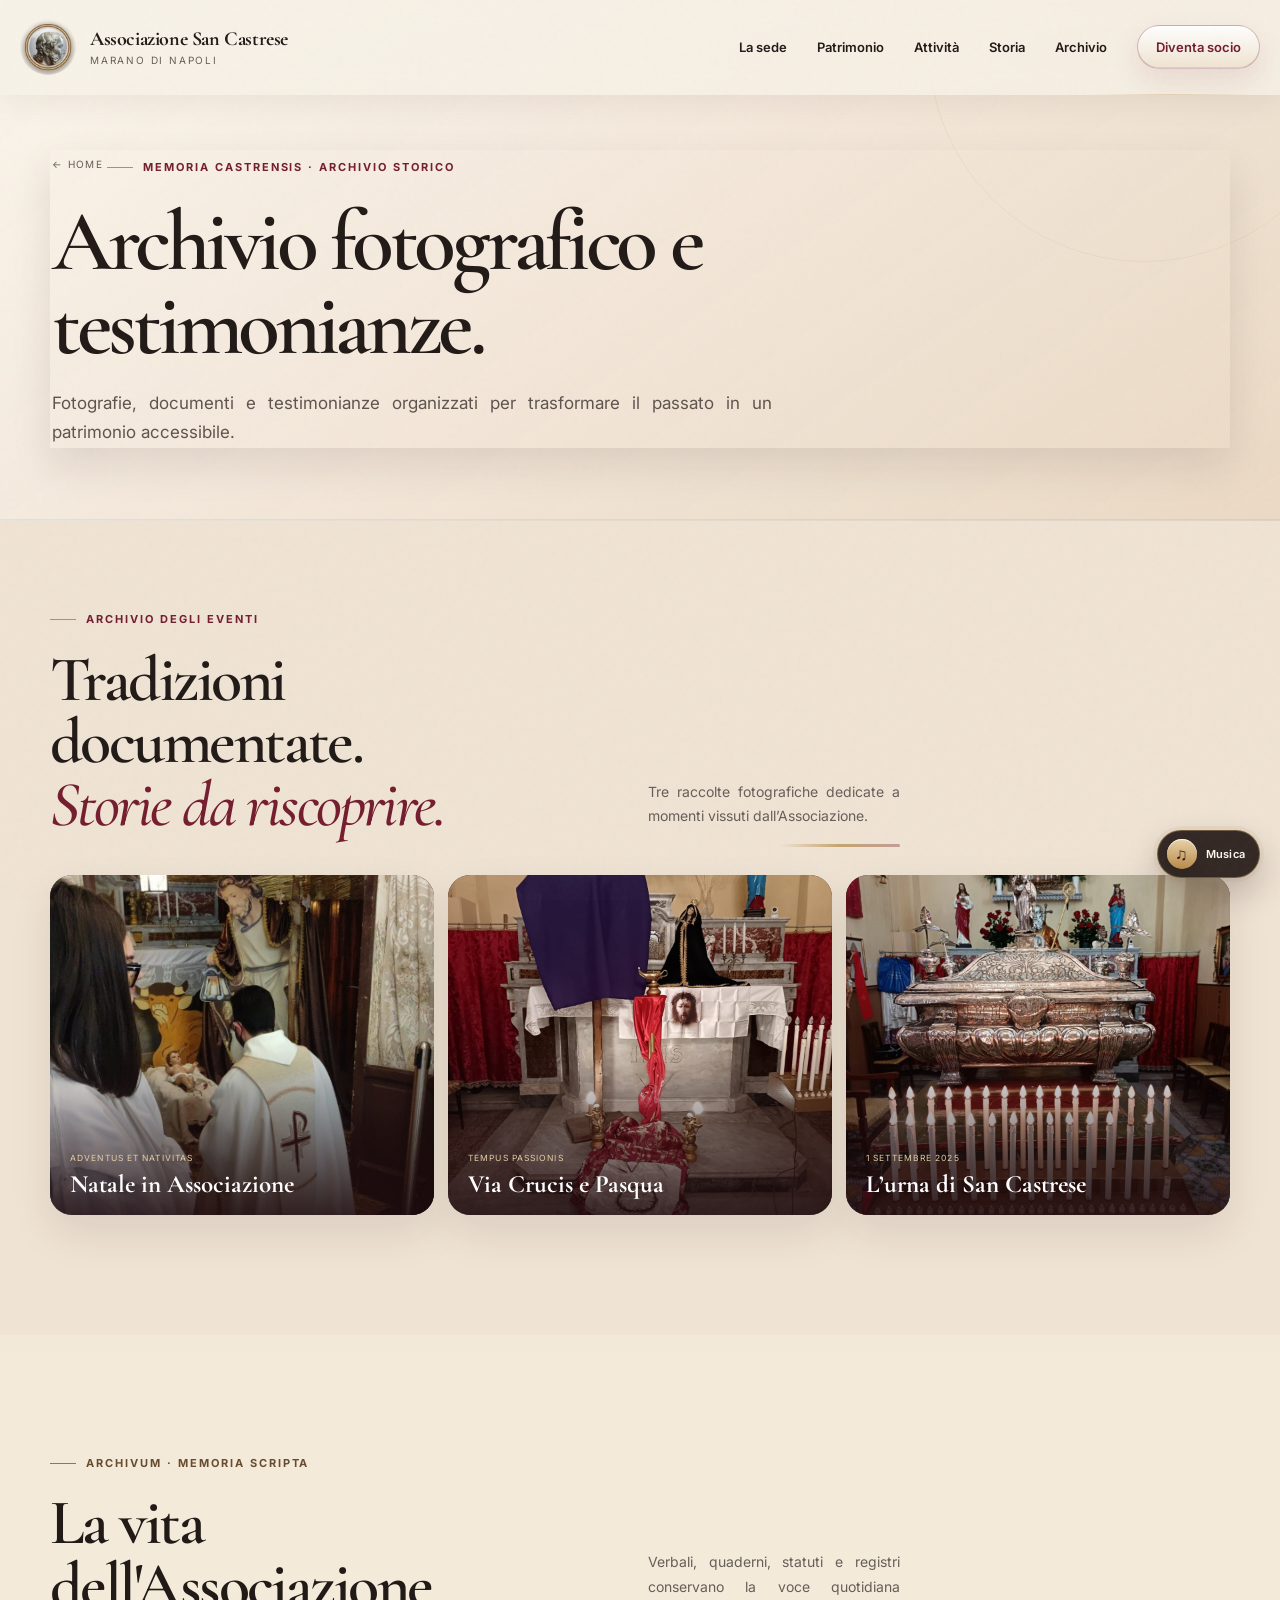
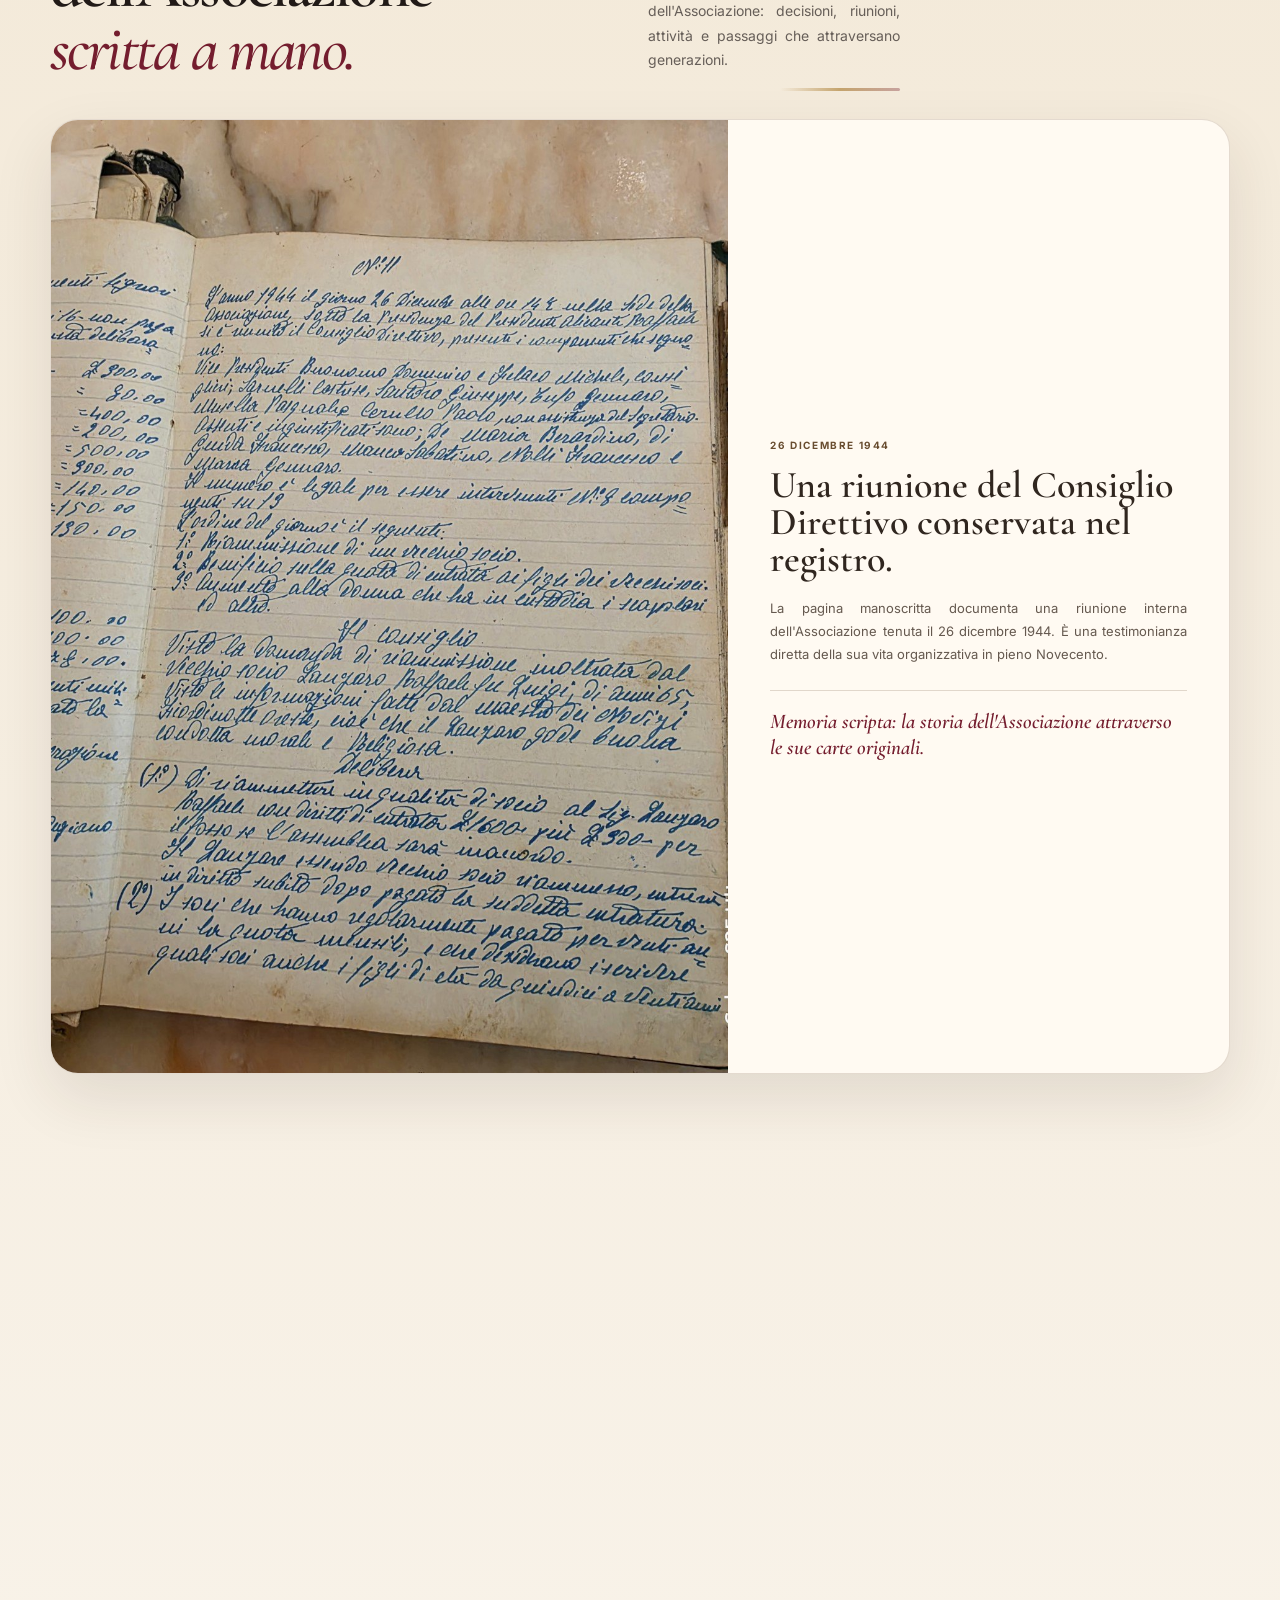
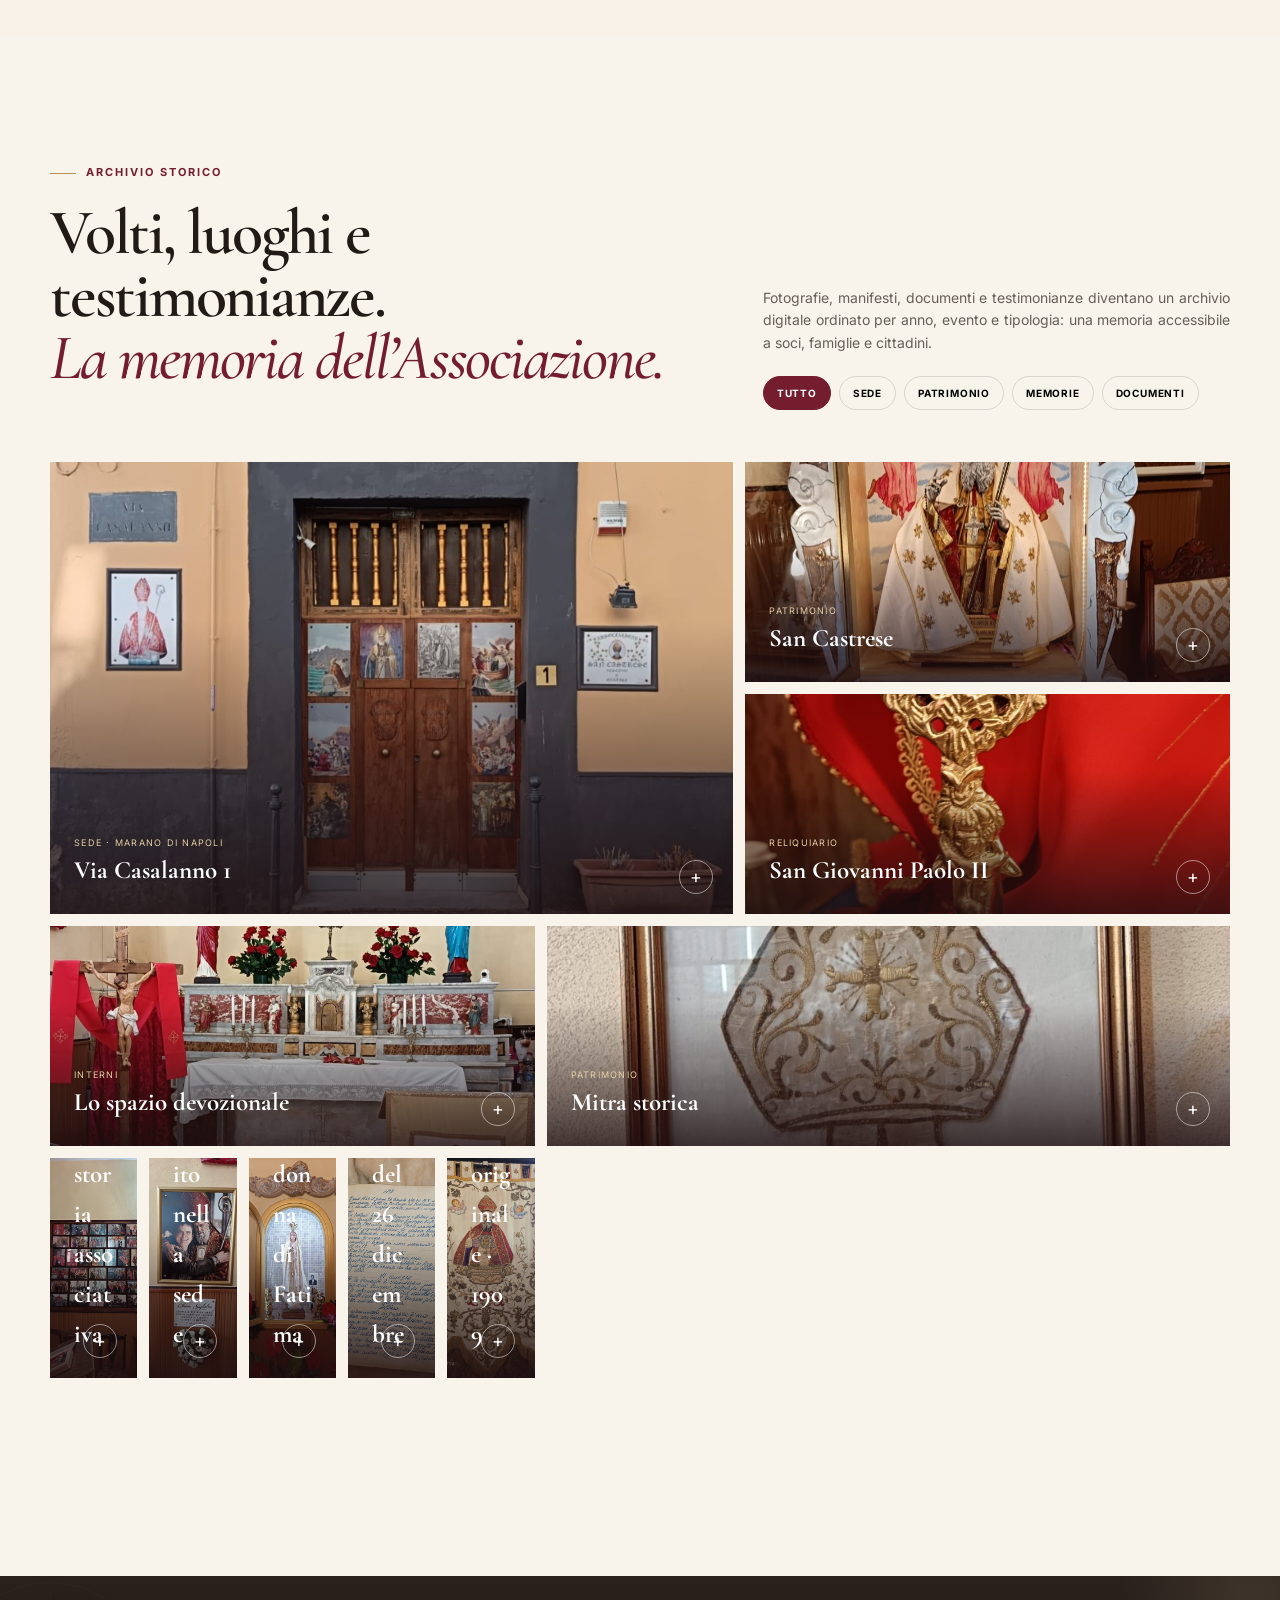
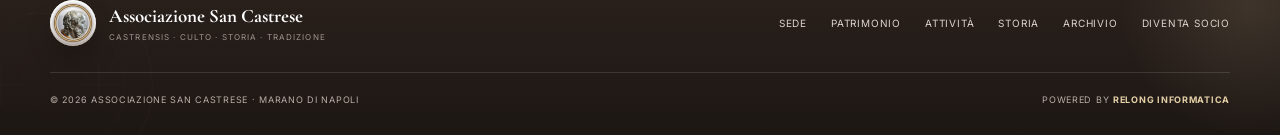
==== commit 7030d24e: "Add files via upload" ====
--- a/archivio.html
+++ b/archivio.html
@@ -9,18 +9,18 @@
   <meta name="apple-mobile-web-app-capable" content="yes" />
   <meta name="apple-mobile-web-app-title" content="San Castrese" />
   <meta name="apple-mobile-web-app-status-bar-style" content="black" />
-  <link rel="manifest" href="manifest.webmanifest?v=5.9.5" />
-  <link rel="apple-touch-icon" sizes="180x180" href="assets/apple-touch-icon-180.png?v=5.9.5" />
+  <link rel="manifest" href="manifest.webmanifest?v=5.9.7" />
+  <link rel="apple-touch-icon" sizes="180x180" href="assets/apple-touch-icon-180.png?v=5.9.8" />
 <meta name="description" content="Associazione San Castrese di Via Casalanno 1, Marano di Napoli. Sede, patrimonio, attività, storia, archivio e partecipazione." />
   <meta property="og:title" content="Associazione San Castrese — Marano di Napoli" />
   <meta property="og:description" content="Via Casalanno 1 · Dal 1909 · Memoria, patrimonio, attività e tradizione." />
   <meta property="og:type" content="website" />
   <title>Archivio | Associazione San Castrese</title>
-  <link rel="icon" type="image/png" sizes="512x512" href="assets/favicon-san-castrese-3d.png?v=5.5" />
+  <link rel="icon" type="image/png" sizes="512x512" href="assets/favicon-san-castrese-3d.png?v=5.9.8" />
   <link rel="preconnect" href="https://fonts.googleapis.com">
   <link rel="preconnect" href="https://fonts.gstatic.com" crossorigin>
   <link href="https://fonts.googleapis.com/css2?family=Cormorant+Garamond:wght@500;600;700&family=Inter:wght@400;500;600;700&display=swap" rel="stylesheet">
-  <link rel="stylesheet" href="styles.css?v=5.9.5" />
+  <link rel="stylesheet" href="styles.css?v=5.9.8" />
 </head>
 <body>
   <a class="skip-link" href="#contenuto">Vai al contenuto</a>
@@ -143,5 +143,5 @@
     <div class="lightbox-image" id="lightbox-image"></div>
     <div class="lightbox-caption"><small id="lightbox-year"></small><strong id="lightbox-title"></strong><span>Archivio fotografico</span></div>
   </dialog>
-  <script src="script.js?v=5.9.5"></script>
+  <script src="script-597.js?v=5.9.7"></script>
 </body></html>
--- a/styles.css
+++ b/styles.css
@@ -1213,42 +1213,73 @@
 
 
 /* =========================
-   V5.9.5 · installazione PWA
+   V5.9.8 · installazione PWA
    ========================= */
+.install-app-inline{
+  display:none;
+  margin-top:16px;
+  align-items:flex-start;
+}
+.install-app-button,
+.install-app-nav{
+  display:none;
+}
+.install-app-button.is-visible,
+.install-app-nav.is-visible,
+.install-app-inline .install-app-button.is-visible{
+  display:inline-flex;
+}
 .install-app-button{
-  position:fixed;
-  left:20px;
-  bottom:22px;
-  z-index:1200;
-  display:none;
   align-items:center;
-  gap:9px;
-  min-height:46px;
-  padding:8px 14px 8px 9px;
-  border:1px solid rgba(158,111,54,.62);
-  border-radius:999px;
-  background:linear-gradient(180deg,rgba(247,237,215,.97),rgba(226,206,169,.97));
+  gap:12px;
+  padding:10px 14px 10px 10px;
+  min-height:56px;
+  border:1px solid rgba(158,111,54,.58);
+  border-radius:18px;
+  background:linear-gradient(180deg,rgba(247,237,215,.98),rgba(233,218,190,.98));
   color:#52202a;
-  box-shadow:0 15px 34px rgba(53,35,24,.22),inset 0 1px 0 rgba(255,255,255,.72);
-  backdrop-filter:blur(12px);
-  -webkit-backdrop-filter:blur(12px);
-  font:700 11px/1 var(--sans);
-  letter-spacing:.02em;
+  box-shadow:0 14px 30px rgba(53,35,24,.14), inset 0 1px 0 rgba(255,255,255,.72);
+  font:700 14px/1 var(--sans);
+  letter-spacing:.01em;
   cursor:pointer;
+  text-align:left;
   transition:transform .2s ease,box-shadow .2s ease,opacity .2s ease;
 }
-.install-app-button.is-visible{display:inline-flex}
-.install-app-button:hover{transform:translateY(-2px);box-shadow:0 18px 38px rgba(53,35,24,.27),inset 0 1px 0 rgba(255,255,255,.76)}
+.install-app-button:hover{transform:translateY(-2px);box-shadow:0 18px 38px rgba(53,35,24,.19), inset 0 1px 0 rgba(255,255,255,.76)}
 .install-app-button:active{transform:translateY(0)}
 .install-app-icon{
-  width:30px;height:30px;display:grid;place-items:center;border-radius:50%;
+  width:34px;height:34px;display:grid;place-items:center;flex:0 0 34px;border-radius:50%;
   background:linear-gradient(180deg,#7c2635,#541724);
   color:#f6e2ad;
   border:1px solid rgba(201,164,99,.58);
   font:700 18px/1 Georgia,serif;
   box-shadow:inset 0 1px 0 rgba(255,255,255,.12),0 5px 13px rgba(71,38,29,.15);
 }
-.is-installed-app .install-app-button{display:none!important}
+.install-app-copy{display:flex;flex-direction:column;gap:4px}
+.install-app-label{display:block}
+.install-app-copy small{
+  color:#7a6451;
+  font:500 11px/1.35 var(--sans);
+  letter-spacing:.01em;
+}
+.install-app-nav{
+  align-items:center;
+  justify-content:center;
+  gap:8px;
+  margin-top:8px;
+  padding:12px 16px;
+  border-radius:14px;
+  border:1px solid rgba(158,111,54,.48);
+  background:linear-gradient(180deg,rgba(247,237,215,.98),rgba(233,218,190,.98));
+  color:#5b1d2b;
+  font:700 13px/1 var(--sans);
+  box-shadow:inset 0 1px 0 rgba(255,255,255,.72);
+  cursor:pointer;
+}
+.install-app-nav span{font-size:15px;line-height:1}
+.is-installed-app .install-app-button,
+.is-installed-app .install-app-nav,
+.is-installed-app .install-app-inline{display:none!important}
 
 .install-help{
   border:0;
@@ -1283,16 +1314,20 @@
   border:1px solid #8c632f;border-radius:4px;padding:12px 22px;
   background:#6f1d2b;color:#fff8ed;font:700 12px/1 var(--sans);letter-spacing:.04em;cursor:pointer
 }
-@media(max-width:680px){
-  .install-app-button{
-    left:15px;
-    bottom:100px;
-    width:46px;height:46px;min-height:46px;
-    padding:7px;justify-content:center;border-radius:50%
+@media(max-width:980px){
+  .install-app-nav.is-visible{display:flex}
+}
+@media(max-width:680px){
+  .install-app-inline{
+    display:flex;
+    width:100%;
+    margin-top:14px;
   }
-  .install-app-label{
-    position:absolute;width:1px;height:1px;padding:0;margin:-1px;overflow:hidden;
-    clip:rect(0,0,0,0);white-space:nowrap;border:0
+  .install-app-button,
+  .install-app-inline .install-app-button.is-visible{
+    width:100%;
   }
-  .install-app-icon{width:30px;height:30px;flex:0 0 30px}
-}
+  .install-app-button{padding:12px 14px 12px 10px;min-height:58px;border-radius:16px}
+  .install-app-copy small{font-size:11px}
+  .install-app-nav{width:100%;margin-top:10px}
+}
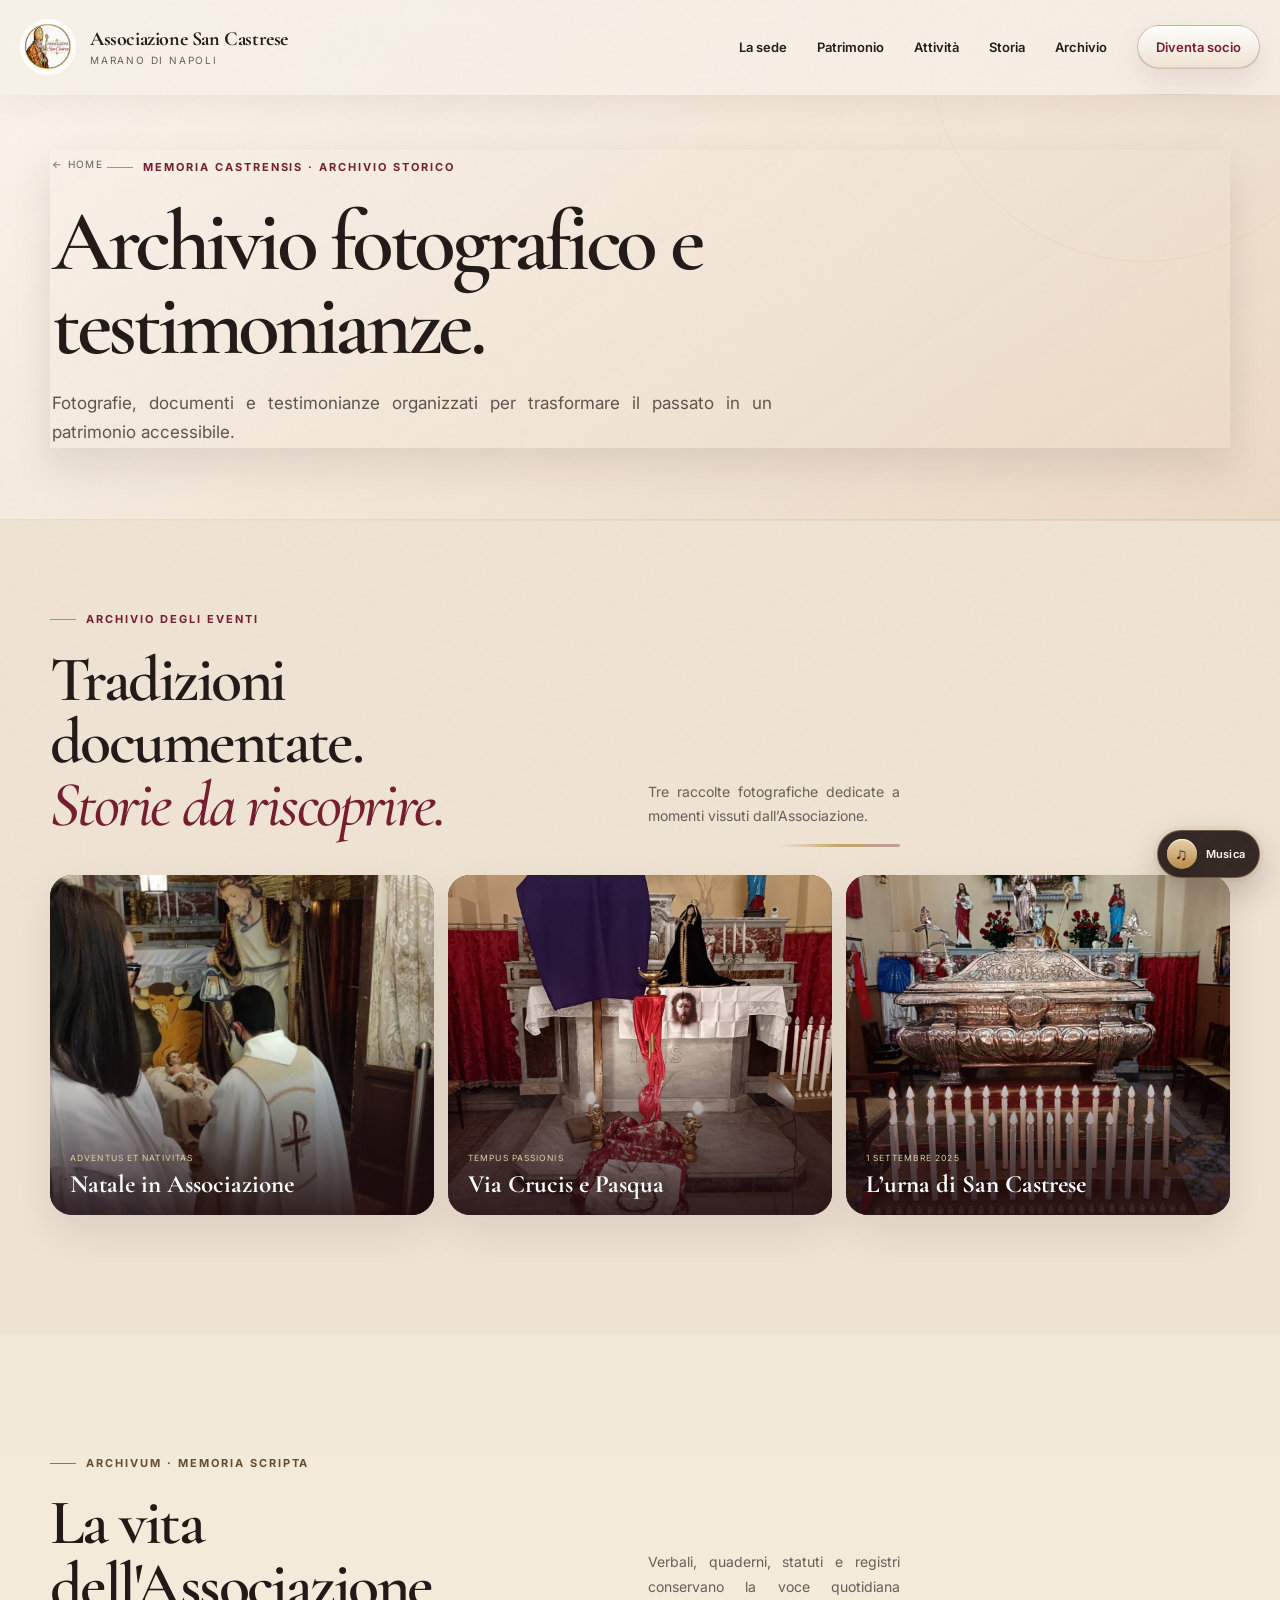
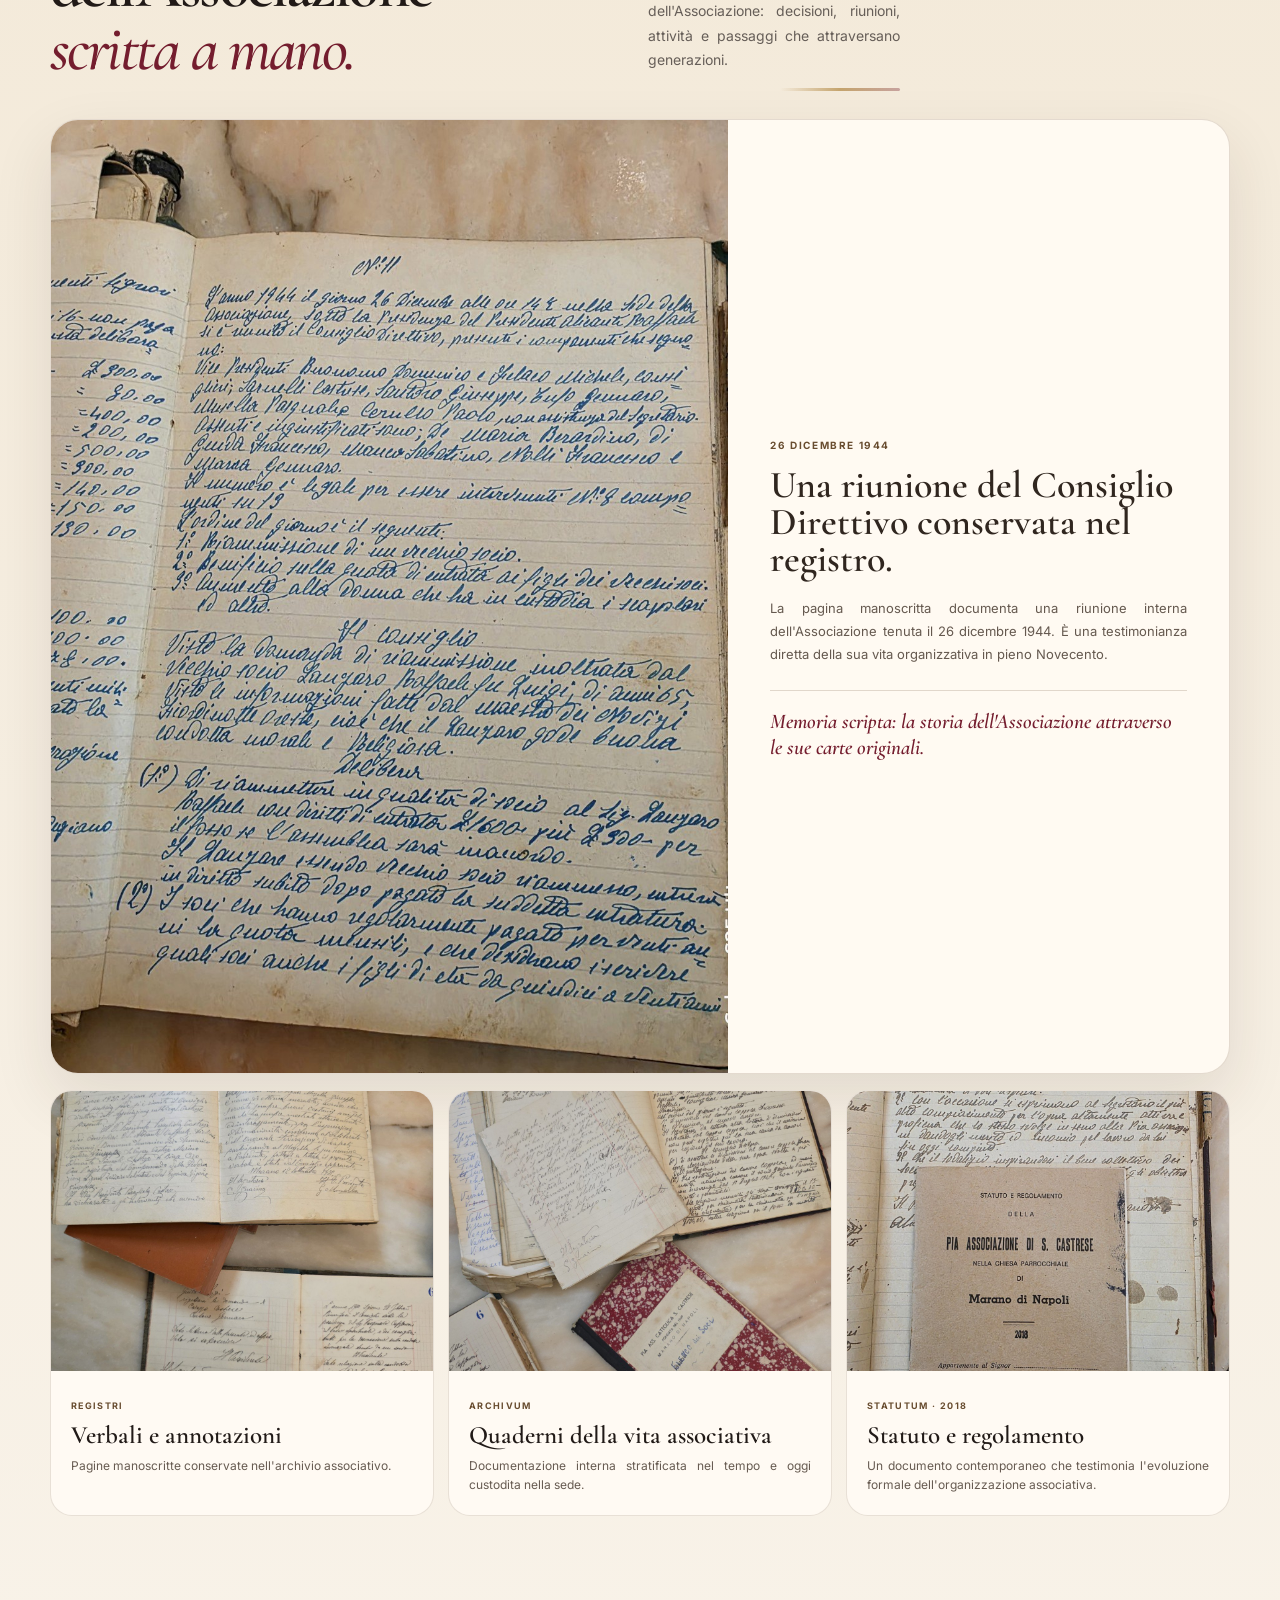
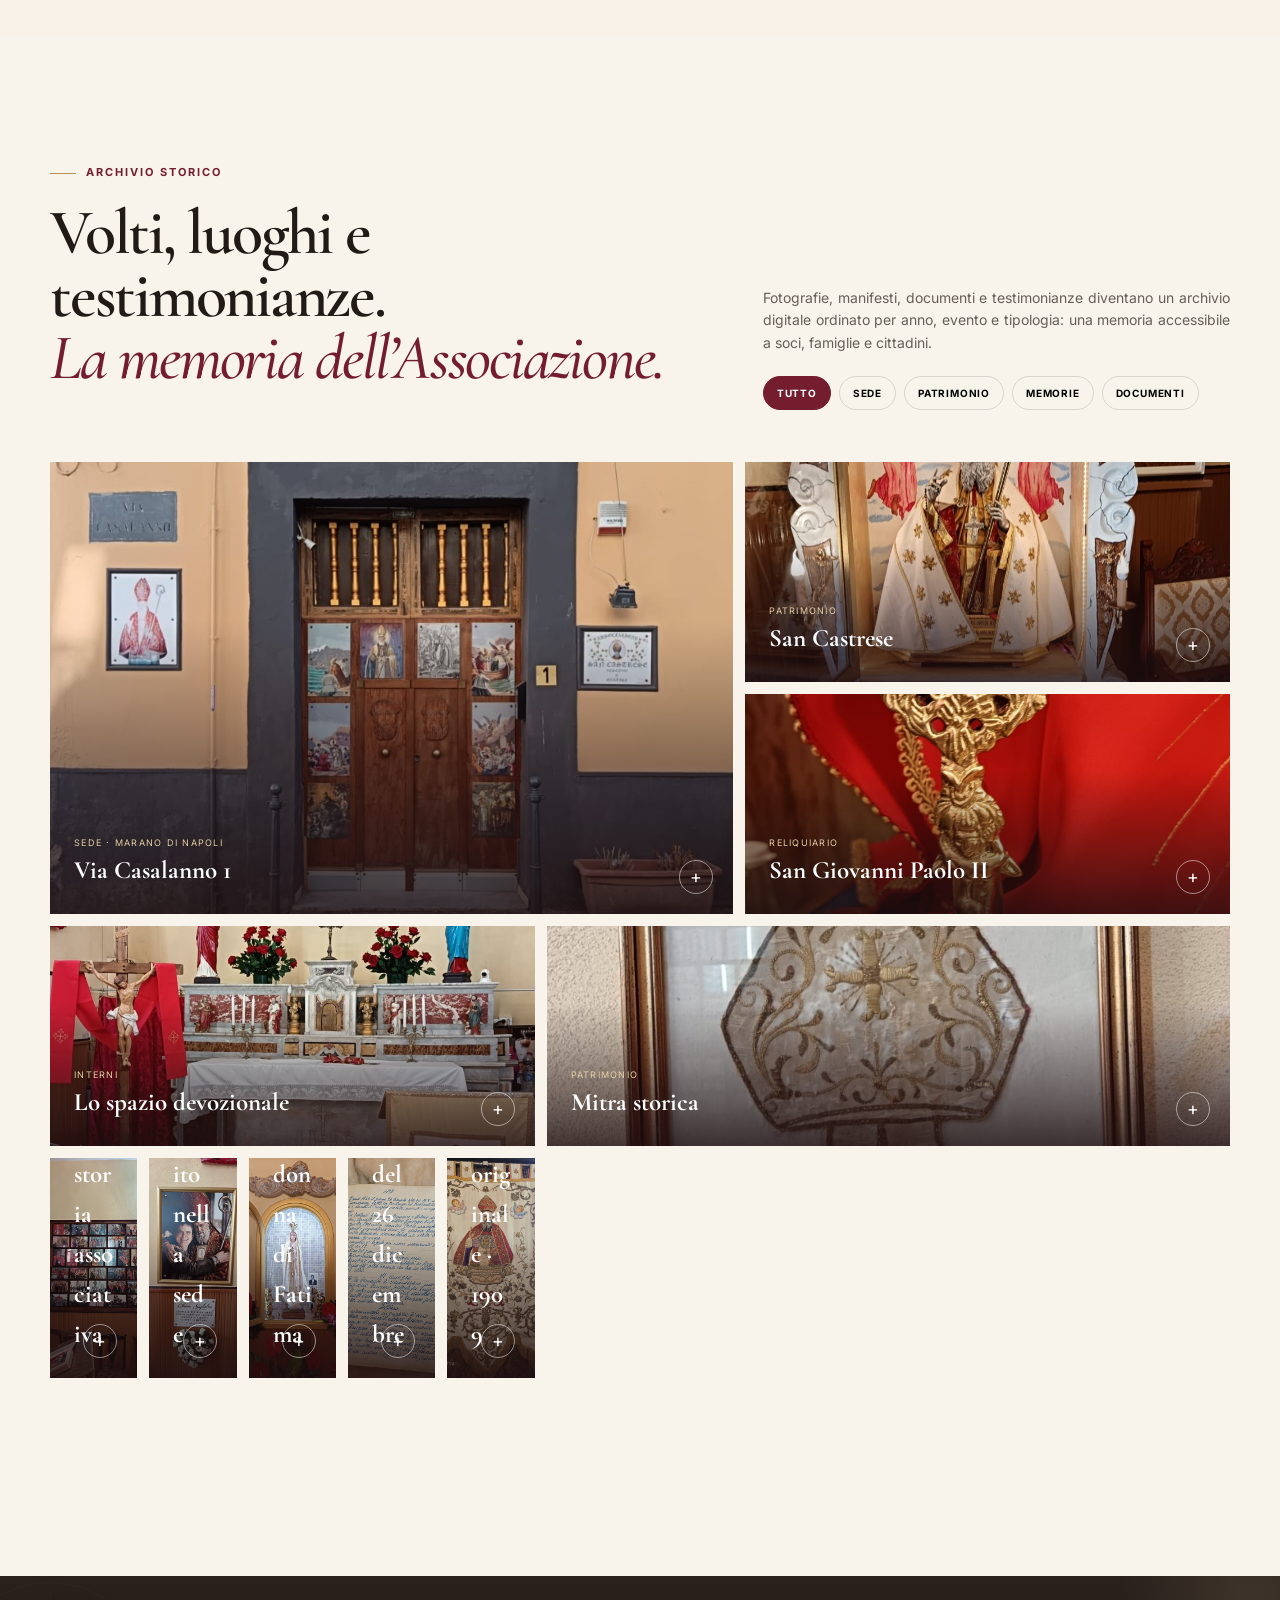
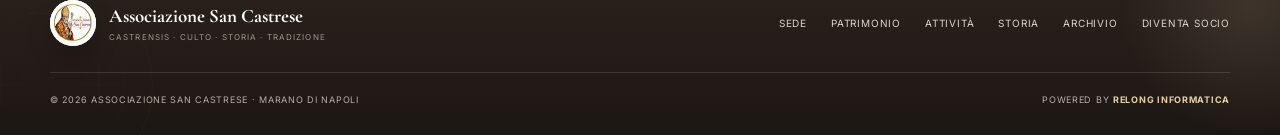
==== commit 75df539d: "Add files via upload" ====
--- a/archivio.html
+++ b/archivio.html
@@ -9,14 +9,14 @@
   <meta name="apple-mobile-web-app-capable" content="yes" />
   <meta name="apple-mobile-web-app-title" content="San Castrese" />
   <meta name="apple-mobile-web-app-status-bar-style" content="black" />
-  <link rel="manifest" href="manifest.webmanifest?v=5.9.7" />
-  <link rel="apple-touch-icon" sizes="180x180" href="assets/apple-touch-icon-180.png?v=5.9.8" />
+  <link rel="manifest" href="manifest.webmanifest?v=5.9.9" />
+  <link rel="apple-touch-icon" sizes="180x180" href="assets/apple-touch-icon-180.png?v=5.9.9" />
 <meta name="description" content="Associazione San Castrese di Via Casalanno 1, Marano di Napoli. Sede, patrimonio, attività, storia, archivio e partecipazione." />
   <meta property="og:title" content="Associazione San Castrese — Marano di Napoli" />
   <meta property="og:description" content="Via Casalanno 1 · Dal 1909 · Memoria, patrimonio, attività e tradizione." />
   <meta property="og:type" content="website" />
   <title>Archivio | Associazione San Castrese</title>
-  <link rel="icon" type="image/png" sizes="512x512" href="assets/favicon-san-castrese-3d.png?v=5.9.8" />
+  <link rel="icon" type="image/png" sizes="512x512" href="assets/favicon-san-castrese-3d.png?v=5.9.9" />
   <link rel="preconnect" href="https://fonts.googleapis.com">
   <link rel="preconnect" href="https://fonts.gstatic.com" crossorigin>
   <link href="https://fonts.googleapis.com/css2?family=Cormorant+Garamond:wght@500;600;700&family=Inter:wght@400;500;600;700&display=swap" rel="stylesheet">
@@ -27,7 +27,7 @@
   <header class="site-header" id="top">
     <div class="nav-shell">
       <a class="brand" href="index.html" aria-label="Associazione San Castrese, torna alla home">
-        <span class="brand-mark" aria-hidden="true"><img src="assets/logo-san-castrese-3d.png?v=5.5" alt="" /></span>
+        <span class="brand-mark" aria-hidden="true"><img src="assets/logo-san-castrese-3d.png?v=5.9.9" alt="" /></span>
         <span class="brand-copy"><strong>Associazione San Castrese</strong><small>Marano di Napoli</small></span>
       </a>
       <button class="menu-toggle" type="button" aria-expanded="false" aria-controls="main-nav" aria-label="Apri menu"><span></span><span></span></button>
@@ -126,7 +126,7 @@
   <footer class="site-footer">
     <div class="container footer-top">
       <div class="footer-brand">
-        <span class="brand-mark small" aria-hidden="true"><img src="assets/logo-san-castrese-3d.png?v=5.5" alt="" /></span>
+        <span class="brand-mark small" aria-hidden="true"><img src="assets/logo-san-castrese-3d.png?v=5.9.9" alt="" /></span>
         <div><strong>Associazione San Castrese</strong><small>Castrensis · Culto · Storia · Tradizione</small></div>
       </div>
       <nav aria-label="Link footer">
@@ -143,5 +143,5 @@
     <div class="lightbox-image" id="lightbox-image"></div>
     <div class="lightbox-caption"><small id="lightbox-year"></small><strong id="lightbox-title"></strong><span>Archivio fotografico</span></div>
   </dialog>
-  <script src="script-597.js?v=5.9.7"></script>
+  <script src="script-597.js?v=5.9.9"></script>
 </body></html>
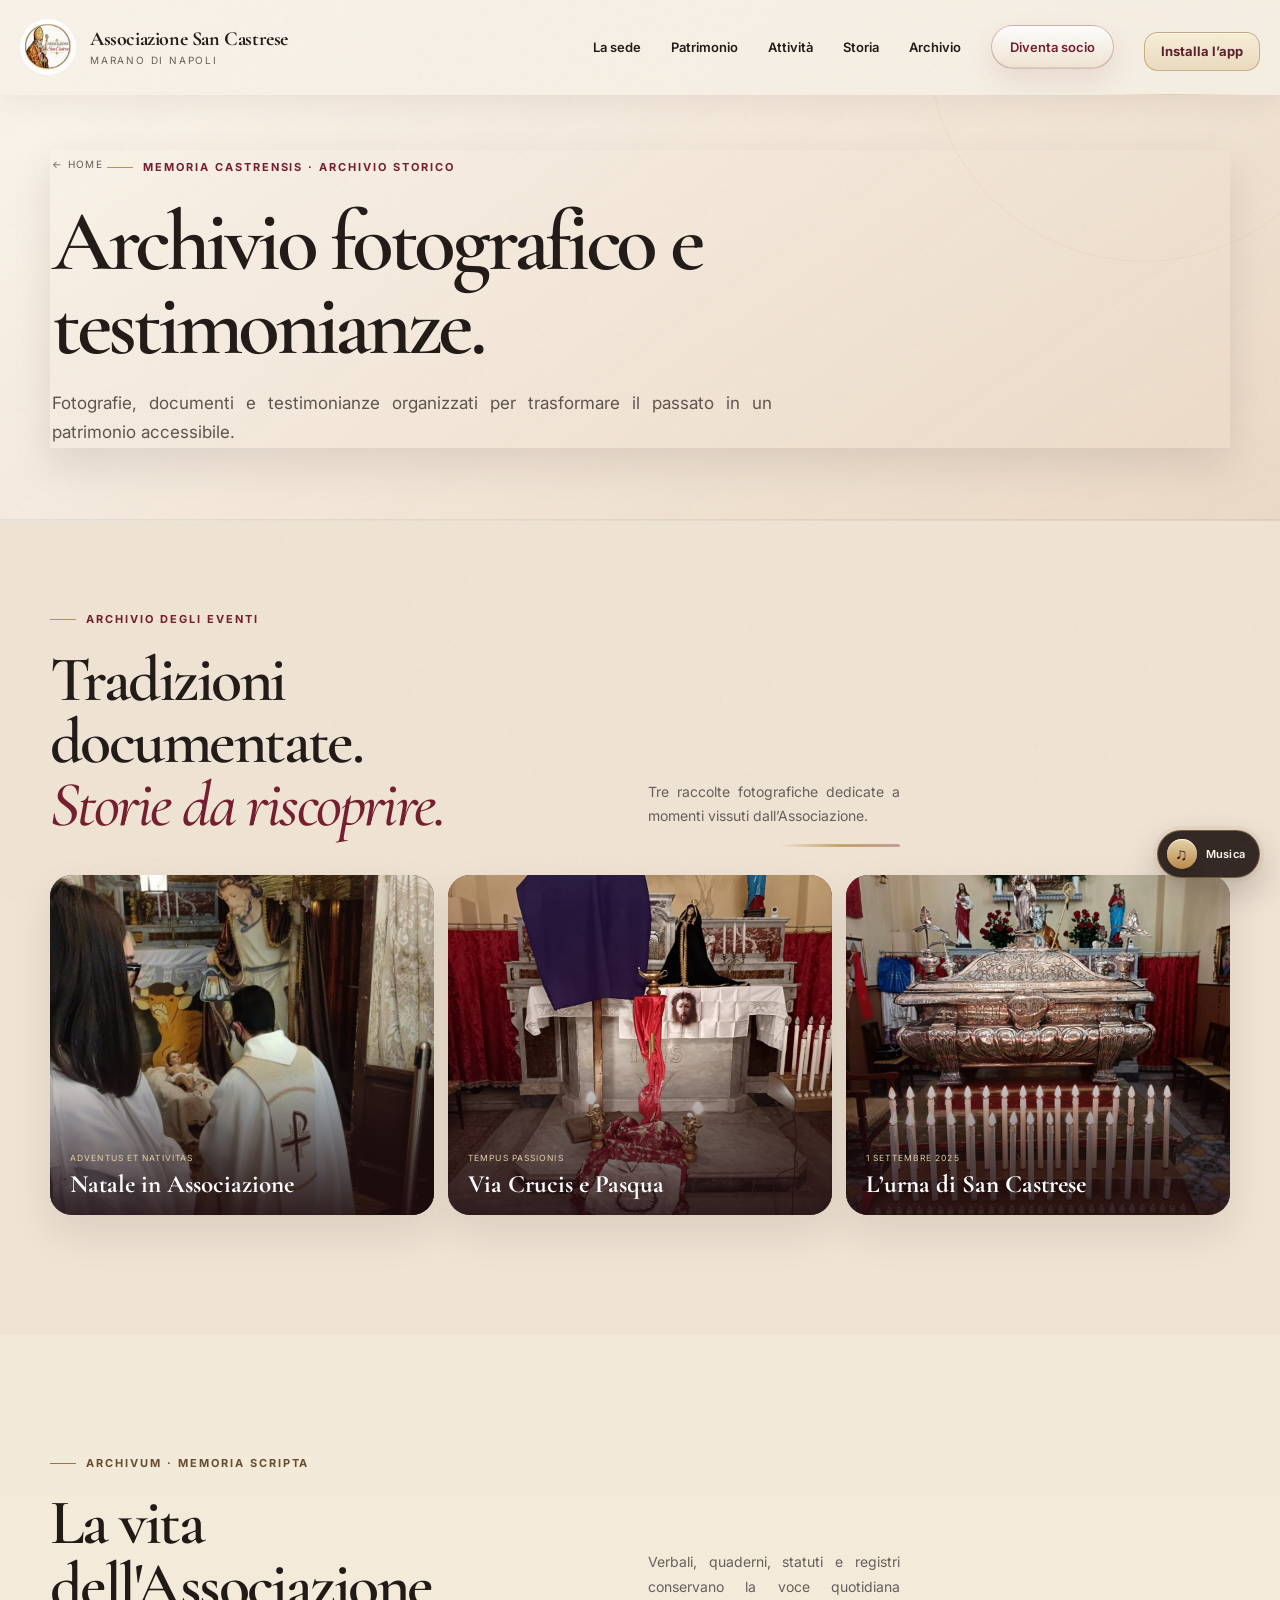
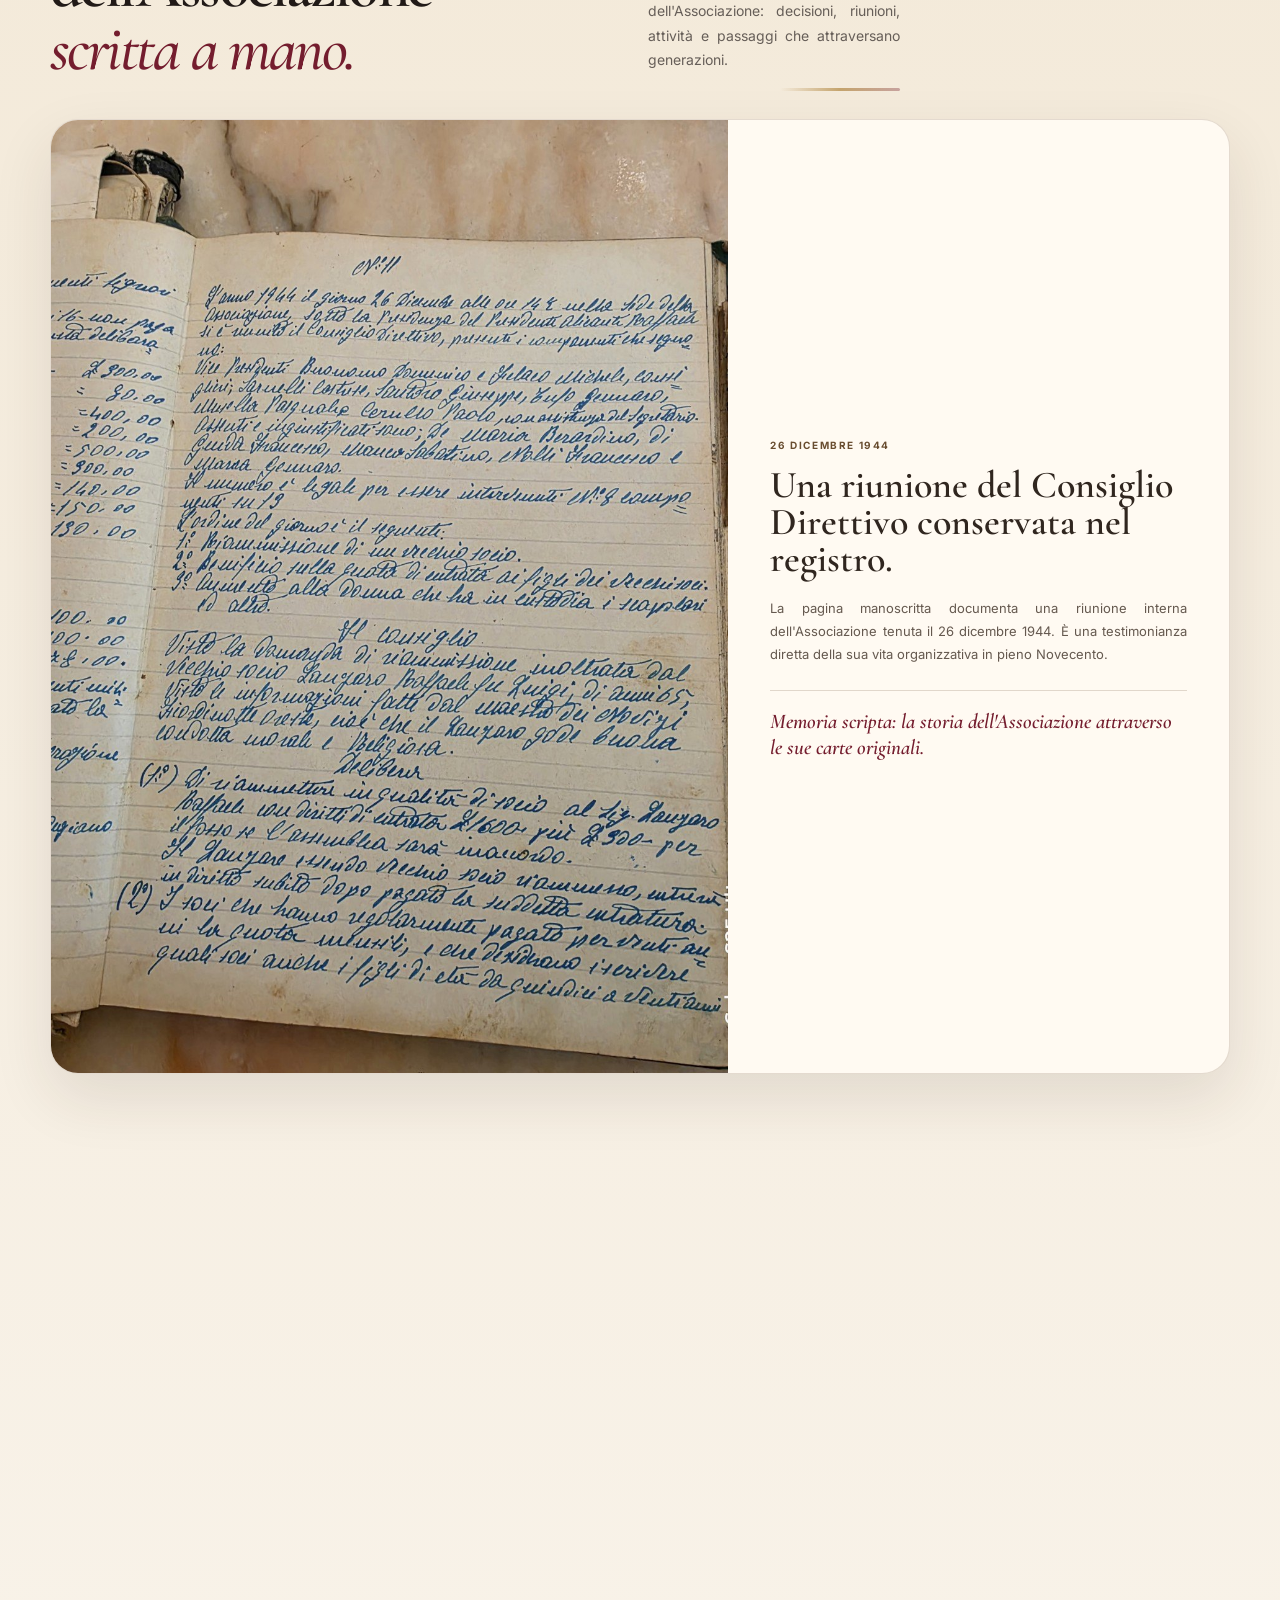
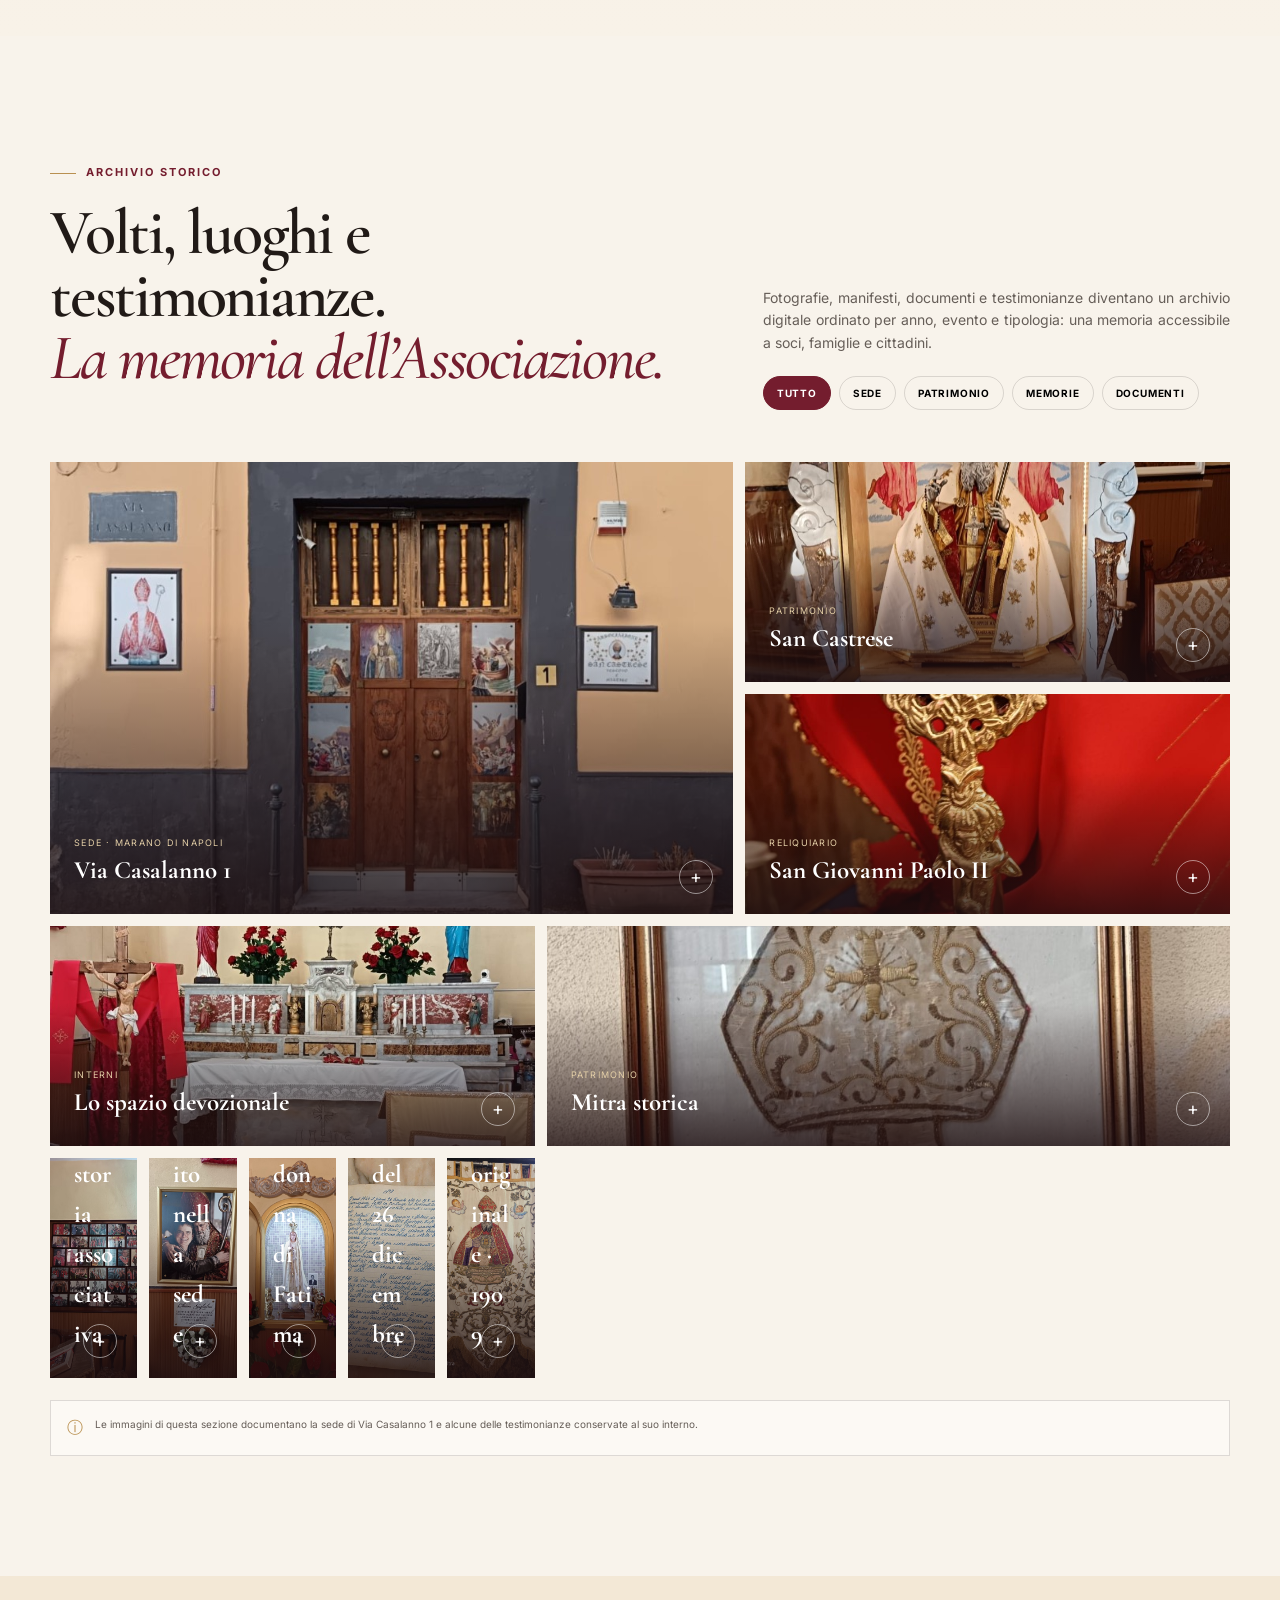
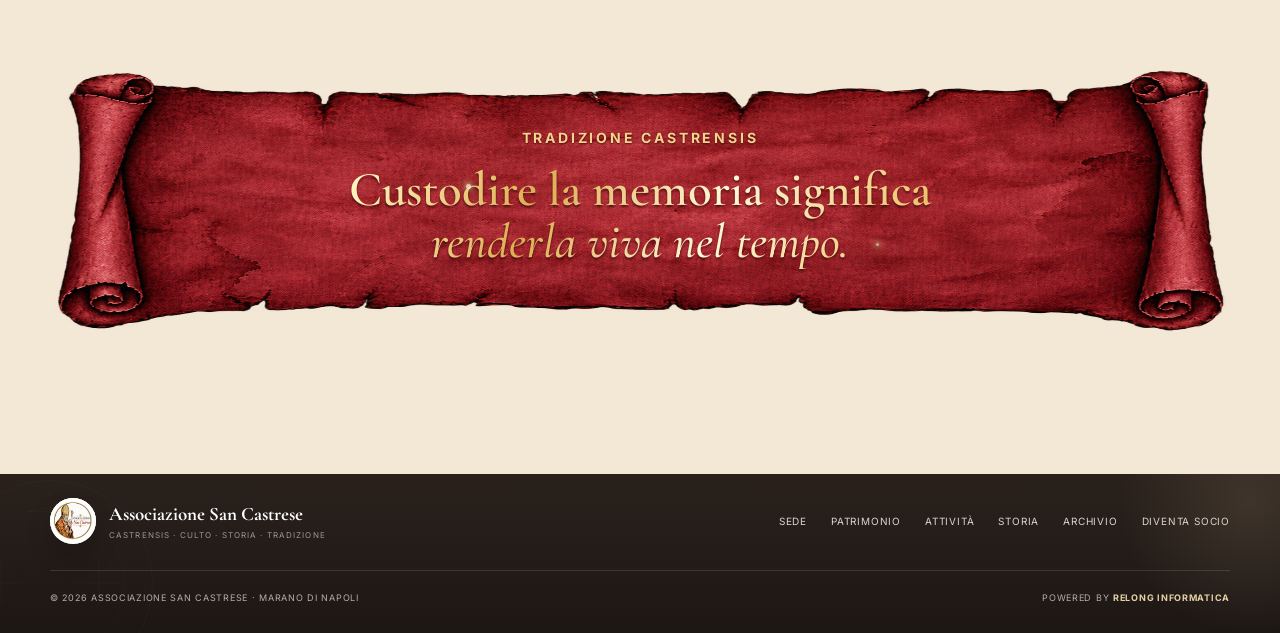
==== commit 9e9c7fee: "Add files via upload" ====
--- a/archivio.html
+++ b/archivio.html
@@ -20,7 +20,7 @@
   <link rel="preconnect" href="https://fonts.googleapis.com">
   <link rel="preconnect" href="https://fonts.gstatic.com" crossorigin>
   <link href="https://fonts.googleapis.com/css2?family=Cormorant+Garamond:wght@500;600;700&family=Inter:wght@400;500;600;700&display=swap" rel="stylesheet">
-  <link rel="stylesheet" href="styles.css?v=5.9.8" />
+  <link rel="stylesheet" href="styles-602.css?v=6.0.2" />
 </head>
 <body>
   <a class="skip-link" href="#contenuto">Vai al contenuto</a>
@@ -118,7 +118,8 @@
 <div class="source-note reveal"><span aria-hidden="true">ⓘ</span><p>Le immagini di questa sezione documentano la sede di Via Casalanno 1 e alcune delle testimonianze conservate al suo interno.</p></div>
 </div>
 </section>
-  </main>
+  <section class="memory-banner" aria-label="Tradizione Castrensis"><div class="memory-scroll"><div class="memory-inscription"><span>Tradizione Castrensis</span><h2>Custodire la memoria significa <em>renderla viva nel tempo.</em></h2></div></div></section>
+</main>
   <nav class="mobile-cta" aria-label="Azioni rapide">
     <a href="https://www.google.com/maps/dir/?api=1&amp;destination=Via%20Casalanno%201%2C%2080016%20Marano%20di%20Napoli%20NA" rel="noopener" target="_blank"><span>⌖</span>Portami in Associazione</a>
     <a href="partecipa.html"><span>+</span>Diventa socio</a>
@@ -143,5 +144,5 @@
     <div class="lightbox-image" id="lightbox-image"></div>
     <div class="lightbox-caption"><small id="lightbox-year"></small><strong id="lightbox-title"></strong><span>Archivio fotografico</span></div>
   </dialog>
-  <script src="script-597.js?v=5.9.9"></script>
+  <script src="script-600.js?v=6.0.2"></script>
 </body></html>
--- a/styles-602.css
+++ b/styles-602.css
@@ -0,0 +1,1421 @@
+:root{
+  --wine:#731c2b;
+  --wine-2:#8d2639;
+  --wine-dark:#4b101b;
+  --gold:#c2a067;
+  --gold-light:#e1c99f;
+  --cream:#f7f1e7;
+  --cream-2:#eee3d2;
+  --ink:#211b18;
+  --muted:#756d67;
+  --line:rgba(33,27,24,.14);
+  --white:#fffdf9;
+  --shadow:0 24px 70px rgba(32,17,16,.16);
+  --serif:"Cormorant Garamond", Georgia, serif;
+  --sans:"Inter", system-ui, sans-serif;
+}
+*{box-sizing:border-box}
+html{scroll-behavior:smooth}
+body{margin:0;font-family:var(--sans);background:var(--cream);color:var(--ink);line-height:1.6;overflow-x:hidden}
+body::before{content:"";position:fixed;inset:0;pointer-events:none;z-index:9999;opacity:.045;background-image:url("data:image/svg+xml,%3Csvg viewBox='0 0 200 200' xmlns='http://www.w3.org/2000/svg'%3E%3Cfilter id='n'%3E%3CfeTurbulence type='fractalNoise' baseFrequency='.9' numOctaves='4' stitchTiles='stitch'/%3E%3C/filter%3E%3Crect width='100%25' height='100%25' filter='url(%23n)' opacity='.6'/%3E%3C/svg%3E")}
+a{color:inherit;text-decoration:none}
+button{font:inherit}
+img{max-width:100%;display:block}
+.container{width:min(1180px,calc(100% - 48px));margin-inline:auto}
+.skip-link{position:fixed;top:10px;left:10px;transform:translateY(-140%);background:#fff;padding:10px 14px;z-index:10000;border-radius:8px}.skip-link:focus{transform:none}
+.site-header{position:fixed;top:0;left:0;right:0;z-index:1000;transition:.35s ease;border-bottom:1px solid transparent;background:rgba(247,241,231,.78);backdrop-filter:blur(14px)}
+.site-header.scrolled{background:rgba(247,241,231,.9);backdrop-filter:blur(18px);border-color:rgba(33,27,24,.09)}
+.nav-shell{height:94px;width:min(1280px,calc(100% - 48px));margin:auto;display:flex;align-items:center;justify-content:space-between}
+.brand{display:flex;align-items:center;gap:14px;z-index:2}
+.brand-mark{width:52px;height:52px;border:1px solid rgba(194,160,103,.9);border-radius:50%;display:block;position:relative;color:var(--wine);background:#fff;box-shadow:0 10px 26px rgba(60,34,22,.08);overflow:hidden;flex:0 0 52px}
+.brand-mark::before,.brand-mark::after{display:none}
+.brand-mark img{width:100%;height:100%;display:block;object-fit:cover;object-position:center 32%}
+.brand-mark span{display:none}
+.brand-copy{display:flex;flex-direction:column;line-height:1.1}.brand-copy strong{font-family:var(--serif);font-size:20px}.brand-copy small{font-size:10px;text-transform:uppercase;letter-spacing:.18em;color:var(--muted);margin-top:5px}
+.main-nav{display:flex;align-items:center;gap:30px;font-size:13px;font-weight:600}
+.main-nav a{position:relative}.main-nav a:not(.nav-cta)::after{content:"";position:absolute;left:0;bottom:-6px;width:0;height:1px;background:var(--wine);transition:.25s}.main-nav a:hover::after{width:100%}
+.nav-cta{border:1px solid rgba(115,28,43,.28);padding:11px 18px;border-radius:999px;color:var(--wine)}
+.menu-toggle{display:none;border:0;background:transparent;width:44px;height:44px;position:relative;z-index:3}.menu-toggle span{position:absolute;width:24px;height:1.5px;background:var(--ink);left:10px;transition:.3s}.menu-toggle span:first-child{top:17px}.menu-toggle span:last-child{top:25px}.menu-toggle[aria-expanded="true"] span:first-child{transform:rotate(45deg);top:21px}.menu-toggle[aria-expanded="true"] span:last-child{transform:rotate(-45deg);top:21px}
+.hero{min-height:100svh;position:relative;display:flex;align-items:center;padding:135px 0 82px;background:
+  linear-gradient(90deg,rgba(247,241,231,.99) 0%,rgba(247,241,231,.97) 34%,rgba(247,241,231,.82) 48%,rgba(247,241,231,.30) 67%,rgba(34,20,20,.10) 100%),
+  url("assets/sfondo-san-castrese.jpg") 90% 43%/auto 118% no-repeat,
+  #e8ded2;overflow:hidden}
+.hero::after{content:"";position:absolute;right:-12vw;top:-22vh;width:62vw;height:145vh;border:1px solid rgba(115,28,43,.08);border-radius:50%;transform:rotate(17deg)}
+.hero-orb{position:absolute;border-radius:50%;filter:blur(1px)}.hero-orb-a{width:390px;height:390px;background:rgba(194,160,103,.12);left:-150px;top:8%}.hero-orb-b{width:280px;height:280px;background:rgba(115,28,43,.07);right:30%;bottom:-80px}
+.hero-grid{display:block;position:relative;z-index:2}.hero-copy{max-width:720px}
+.eyebrow{display:inline-flex;align-items:center;gap:10px;font-size:11px;font-weight:700;letter-spacing:.18em;text-transform:uppercase;color:var(--wine);margin-bottom:20px}.eyebrow i{width:26px;height:1px;background:var(--gold)}.eyebrow.dark{color:var(--ink)}.eyebrow.light{color:var(--gold-light)}
+h1,h2,h3,p{margin-top:0}h1,h2,h3{font-family:var(--serif);font-weight:600;line-height:.98}
+h1{font-size:clamp(56px,6vw,92px);letter-spacing:-.045em;margin-bottom:26px;max-width:850px}h1 em,h2 em{font-weight:500;color:var(--wine);font-style:italic}
+.hero-copy>p{font-size:17px;max-width:650px;color:#5f554e;margin-bottom:32px;line-height:1.75}
+.hero-actions{display:flex;gap:12px;flex-wrap:wrap}.btn{display:inline-flex;align-items:center;justify-content:center;gap:12px;min-height:50px;padding:0 22px;border-radius:4px;font-size:13px;font-weight:700;transition:.25s ease;border:1px solid transparent}.btn:hover{transform:translateY(-2px)}.btn-primary{background:var(--wine);color:white;box-shadow:0 14px 35px rgba(115,28,43,.22)}.btn-ghost{border-color:rgba(33,27,24,.2);background:rgba(255,255,255,.24)}.btn-outline{border-color:var(--wine);color:var(--wine);margin-top:30px}.btn-gold{background:var(--gold);color:#24170d}.btn-light{border-color:rgba(255,255,255,.35);color:#fff}
+.hero-facts{display:grid;grid-template-columns:repeat(3,1fr);gap:14px;margin-top:48px;padding-top:24px;border-top:1px solid rgba(33,27,24,.12);max-width:690px}.hero-facts div{display:flex;flex-direction:column}.hero-facts strong{font-family:var(--serif);font-size:20px}.hero-facts span{font-size:10px;text-transform:uppercase;letter-spacing:.12em;color:var(--muted);margin-top:2px}
+.hero-visual{position:relative;min-height:620px}.hero-frame{position:absolute;inset:0 0 0 55px;border-radius:240px 240px 22px 22px;overflow:hidden;box-shadow:var(--shadow);background:#cbb8a5}.hero-photo{position:absolute;inset:0;background-size:cover;background-position:center 36%;transform:scale(1.02);transition:1.2s ease}.hero-frame:hover .hero-photo{transform:scale(1.06)}.hero-photo-overlay{position:absolute;inset:0;background:linear-gradient(to bottom,rgba(24,9,11,.02) 40%,rgba(24,9,11,.78) 100%)}.hero-caption{position:absolute;left:38px;right:38px;bottom:32px;color:#fff;display:flex;flex-direction:column}.caption-kicker{font-size:10px;text-transform:uppercase;letter-spacing:.18em;color:#ead6b4}.hero-caption strong{font-family:var(--serif);font-size:38px;line-height:1}.hero-caption small{font-size:9px;opacity:.68;margin-top:8px}.floating-seal{position:absolute;left:0;top:46%;width:124px;height:124px;border-radius:50%;background:var(--wine);color:#fff;display:grid;place-items:center;align-content:center;border:1px solid rgba(255,255,255,.28);box-shadow:0 16px 38px rgba(66,20,26,.3)}.floating-seal::before{content:"";position:absolute;inset:8px;border:1px solid rgba(194,160,103,.5);border-radius:50%}.floating-seal strong{font-family:var(--serif);font-size:34px;line-height:1}.floating-seal span{font-size:7px;letter-spacing:.22em;color:var(--gold-light)}
+.scroll-cue{position:absolute;bottom:24px;left:50%;transform:translateX(-50%);display:flex;gap:8px;align-items:center;font-size:9px;text-transform:uppercase;letter-spacing:.2em;color:var(--muted);z-index:4}.scroll-cue span{width:1px;height:28px;background:var(--gold);display:block}
+.manifesto{padding:100px 0;background:var(--wine);color:#fff}.manifesto-grid{display:grid;grid-template-columns:70px 1fr .6fr;gap:48px;align-items:start}.section-number{font-family:var(--serif);font-size:22px;color:var(--gold)}.manifesto h2,.section-head h2,.association h2,.feature-copy h2,.territory h2,.contact h2,.archive-top h2{font-size:clamp(44px,5vw,70px);letter-spacing:-.035em;margin-bottom:20px}.manifesto h2 em{color:var(--gold-light)}.manifesto .lead{font-size:20px;max-width:700px;color:#f1e6dc}.manifesto-note{border-left:1px solid rgba(255,255,255,.18);padding-left:34px;margin-top:44px;color:#dfcfd0}.manifesto-note p{font-size:14px}.text-link{font-size:12px;text-transform:uppercase;letter-spacing:.11em;color:var(--gold-light);display:inline-flex;gap:10px;align-items:center;margin-top:14px}
+.section{padding:120px 0}.section-head{display:grid;grid-template-columns:1fr .45fr;gap:70px;align-items:end;margin-bottom:68px}.section-head>p{color:var(--muted);font-size:14px;line-height:1.8;margin-bottom:9px}.section-head.light h2{color:#fff}.section-head.light h2 em{color:var(--gold-light)}.section-head.light>p{color:#d6c6c5}
+.story{background:#211a17;color:#fff}.story .section-head h2 em{color:var(--gold-light)}.story .section-head>p{color:#bdb4af}.story .eyebrow{color:var(--gold-light)}
+.timeline{position:relative;margin-top:36px}.timeline::before{content:"";position:absolute;left:178px;top:8px;bottom:8px;width:1px;background:rgba(194,160,103,.26)}.timeline-item{display:grid;grid-template-columns:145px 65px 1fr;align-items:start;min-height:170px}.timeline-year{font-family:var(--serif);font-size:24px;color:var(--gold-light);text-align:right;padding-top:13px}.timeline-dot{width:11px;height:11px;border-radius:50%;background:var(--gold);margin:21px auto 0;position:relative;box-shadow:0 0 0 8px #211a17}.timeline-card{padding:8px 0 42px 20px;max-width:720px}.timeline-tag{font-size:9px;letter-spacing:.18em;text-transform:uppercase;color:var(--gold);font-weight:700}.timeline-card h3{font-size:34px;margin:6px 0 10px}.timeline-card p{color:#aaa09a;font-size:14px;max-width:650px}.timeline-item.featured .timeline-card{padding:22px 28px 28px;background:rgba(115,28,43,.35);border:1px solid rgba(194,160,103,.25);border-radius:4px}.timeline-item.featured .timeline-dot{background:#fff}.timeline-item.featured .timeline-year{color:#fff}
+.association{background:var(--cream)}.association-grid{display:grid;grid-template-columns:.9fr 1.1fr;gap:95px;align-items:center}.photo-stack{position:relative;min-height:650px}.photo-card{margin:0;background:#ddd;box-shadow:var(--shadow);position:absolute;overflow:hidden}.photo-card-main{inset:10px 72px 68px 0}.photo-card img{width:100%;height:100%;object-fit:cover}.photo-card figcaption{position:absolute;left:22px;bottom:22px;z-index:3;max-width:calc(100% - 210px);background:rgba(34,24,20,.72);color:white;padding:8px 11px;font-size:9px;letter-spacing:.12em;text-transform:uppercase;backdrop-filter:blur(8px)}.img-fallback{display:block;width:100%;height:100%;background:linear-gradient(145deg,#8c6c5c,#4c242c)}.quote-card{position:absolute;right:-12px;bottom:-28px;z-index:2;width:260px;background:var(--wine);color:#fff;padding:26px 24px 24px;box-shadow:0 18px 42px rgba(50,12,20,.25)}.quote-card>span{font-family:var(--serif);font-size:56px;line-height:.7;color:var(--gold)}.quote-card p{font-family:var(--serif);font-size:20px;line-height:1.2;margin:4px 0 0}.association-copy>.lead{font-size:19px;color:#4d443f}.association-copy>p:not(.lead){color:var(--muted);font-size:14px}.values-grid{display:grid;grid-template-columns:1fr 1fr;border-top:1px solid var(--line);border-left:1px solid var(--line);margin-top:34px}.values-grid>div{padding:20px;border-right:1px solid var(--line);border-bottom:1px solid var(--line);display:grid;grid-template-columns:32px 1fr}.values-grid span{font-size:9px;color:var(--gold);font-weight:700;grid-row:1/3}.values-grid strong{font-family:var(--serif);font-size:22px;line-height:1}.values-grid small{font-size:11px;color:var(--muted);margin-top:6px}
+.traditions{background:var(--wine-dark);color:#fff}.tradition-cards{display:grid;grid-template-columns:1fr 1fr;gap:18px}.tradition-card{display:grid;grid-template-columns:112px 1fr;gap:30px;padding:38px;border:1px solid rgba(255,255,255,.14);background:rgba(255,255,255,.035);transition:.3s}.tradition-card:hover{transform:translateY(-4px);background:rgba(255,255,255,.06);border-color:rgba(194,160,103,.42)}.date-badge{width:96px;height:108px;border:1px solid rgba(194,160,103,.6);display:flex;flex-direction:column;align-items:center;justify-content:center;color:var(--gold-light)}.date-badge strong{font-family:var(--serif);font-size:44px;line-height:.8}.date-badge span{font-size:9px;letter-spacing:.2em;margin-top:10px}.card-kicker{font-size:9px;letter-spacing:.17em;text-transform:uppercase;color:var(--gold)}.tradition-card h3{font-size:32px;margin:6px 0 12px}.tradition-card p{font-size:13px;color:#cdbfc0}.tradition-card a{font-size:10px;text-transform:uppercase;letter-spacing:.13em;color:var(--gold-light)}.tradition-strip{display:grid;grid-template-columns:repeat(4,1fr);margin-top:60px;border-top:1px solid rgba(255,255,255,.15);border-bottom:1px solid rgba(255,255,255,.15)}.tradition-strip>div{display:grid;grid-template-columns:35px 1fr;gap:12px;padding:24px 18px;border-right:1px solid rgba(255,255,255,.12)}.tradition-strip>div:last-child{border-right:0}.tradition-strip span{font-family:var(--serif);color:var(--gold);font-size:19px}.tradition-strip p{font-size:11px;text-transform:uppercase;letter-spacing:.08em;margin:0;color:#d9cbcb}
+.archive{background:#f8f3eb}.archive-top{display:grid;grid-template-columns:1fr .75fr;gap:90px;align-items:end;margin-bottom:52px}.archive-intro p{font-size:14px;color:var(--muted)}.filter-pills{display:flex;flex-wrap:wrap;gap:8px;margin-top:22px}.filter-pills button{border:1px solid var(--line);background:transparent;border-radius:999px;padding:8px 13px;font-size:10px;font-weight:700;text-transform:uppercase;letter-spacing:.08em;cursor:pointer}.filter-pills button.active{background:var(--wine);color:#fff;border-color:var(--wine)}
+.gallery-grid{display:grid;grid-template-columns:repeat(12,1fr);grid-auto-rows:220px;gap:12px}.gallery-item{position:relative;overflow:hidden;border:0;padding:0;background:#cbb8a5;cursor:pointer;text-align:left;color:#fff}.gallery-item:nth-child(1){grid-column:span 7;grid-row:span 2}.gallery-item:nth-child(2){grid-column:span 5}.gallery-item:nth-child(3){grid-column:span 5}.gallery-item:nth-child(4){grid-column:span 5}.gallery-item:nth-child(5){grid-column:span 7}.gallery-image{position:absolute;inset:0;background-size:cover;background-position:center;transition:.45s}.gallery-item:hover .gallery-image{transform:scale(1.04)}.gallery-overlay{position:absolute;inset:0;padding:24px;display:flex;flex-direction:column;justify-content:flex-end;background:linear-gradient(to top,rgba(29,14,16,.8),rgba(29,14,16,0) 65%)}.gallery-overlay small{font-size:9px;text-transform:uppercase;letter-spacing:.14em;color:var(--gold-light)}.gallery-overlay strong{font-family:var(--serif);font-size:25px;max-width:360px}.gallery-overlay i{position:absolute;right:20px;bottom:20px;width:34px;height:34px;border:1px solid rgba(255,255,255,.5);border-radius:50%;font-style:normal;display:grid;place-items:center;font-size:18px}.text-tile{padding:28px!important;background:var(--wine)!important;display:flex;flex-direction:column;justify-content:center}.text-tile .archive-count{font-family:var(--serif);font-size:30px;color:var(--gold-light)}.text-tile strong{font-family:var(--serif);font-size:25px;line-height:1.05;margin:7px 0}.text-tile p{font-size:12px;color:#dbc9cb}.text-tile a{font-size:9px;text-transform:uppercase;letter-spacing:.11em;color:var(--gold-light)}.source-note{display:flex;gap:12px;align-items:flex-start;margin-top:22px;padding:14px 16px;border:1px solid var(--line);background:rgba(255,255,255,.45)}.source-note span{color:var(--gold)}.source-note p{font-size:10px;color:var(--muted);margin:1px 0 0}
+.feature-story{background:linear-gradient(115deg,#291518 0%,#4b101b 62%,#6f1c2a 100%);color:white;position:relative;overflow:hidden}.feature-story::after{content:"848";position:absolute;right:-20px;bottom:-105px;font-family:var(--serif);font-size:310px;line-height:1;color:rgba(255,255,255,.035)}.feature-grid{display:grid;grid-template-columns:.6fr 1.4fr;gap:110px;position:relative;z-index:2}.feature-meta{display:flex;flex-direction:column}.feature-number{font-family:var(--serif);font-size:150px;line-height:.75;color:var(--gold-light);letter-spacing:-.07em;margin-top:42px}.feature-meta small{font-family:var(--serif);font-size:28px;color:var(--gold);font-style:italic}.feature-copy h2 em{color:var(--gold-light)}.feature-copy>p{max-width:650px;color:#d8cacc}.feature-copy blockquote{margin:34px 0;padding:24px 0 24px 28px;border-left:1px solid var(--gold);font-family:var(--serif);font-size:28px;line-height:1.2;color:#f0dfcf;max-width:640px}
+.events{background:var(--cream)}.event-list{border-top:1px solid var(--line)}.event-row{display:grid;grid-template-columns:120px 1fr 50px;gap:30px;align-items:center;padding:28px 10px;border-bottom:1px solid var(--line);transition:.25s}.event-row:hover{background:rgba(255,255,255,.45);padding-left:22px}.event-date{display:flex;flex-direction:column;align-items:center;border-right:1px solid var(--line)}.event-date strong{font-family:var(--serif);font-size:36px;line-height:1;color:var(--wine)}.event-date span{font-size:8px;letter-spacing:.15em;color:var(--muted);margin-top:5px}.event-copy small{font-size:9px;text-transform:uppercase;letter-spacing:.13em;color:var(--gold)}.event-copy h3{font-size:27px;margin:3px 0 4px}.event-copy p{font-size:12px;color:var(--muted);margin:0}.event-row>a{width:40px;height:40px;border:1px solid var(--line);border-radius:50%;display:grid;place-items:center}.event-row.highlight{background:rgba(115,28,43,.045)}
+.territory{background:#efe4d5}.territory-grid{display:grid;grid-template-columns:.9fr 1.1fr;gap:80px;align-items:center}.territory-copy>p{font-size:14px;color:var(--muted);max-width:520px}.place-list{margin-top:34px;border-top:1px solid var(--line)}.place-list button{width:100%;border:0;border-bottom:1px solid var(--line);background:transparent;text-align:left;padding:15px 2px;font-size:13px;font-weight:700;display:flex;justify-content:space-between;cursor:pointer;color:var(--ink)}.place-list button span{font-size:9px;text-transform:uppercase;letter-spacing:.12em;color:var(--muted);font-weight:500}.place-list button.active{color:var(--wine)}.map-art{position:relative;background:#e6d8c6;min-height:570px;border-radius:50% 50% 10px 10px;overflow:hidden;display:grid;place-items:center}.map-art svg{width:92%;height:auto}.coast{fill:rgba(255,253,249,.55);stroke:#c6b196;stroke-width:1.4}.map-line{fill:none;stroke:var(--gold);stroke-width:1.5;stroke-dasharray:5 7}.pin circle:first-child{fill:#e5d4be;stroke:var(--wine);stroke-width:1}.pin circle:nth-child(2){fill:var(--wine)}.pin text{text-anchor:middle;font-family:var(--sans);font-size:9px;font-weight:700;letter-spacing:1.1px;fill:#55463e}.pin-marano circle:first-child{fill:var(--wine);stroke:var(--wine)}.pin-marano circle:nth-child(2){fill:var(--gold-light)}.pin-marano text{fill:var(--wine);font-size:11px}.pin{transition:.25s;transform-box:fill-box;transform-origin:center}.pin.active{filter:drop-shadow(0 5px 10px rgba(115,28,43,.25))}.map-label{position:absolute;left:38px;bottom:35px;display:flex;flex-direction:column}.map-label span{font-size:9px;text-transform:uppercase;letter-spacing:.15em;color:var(--wine)}.map-label strong{font-family:var(--serif);font-size:25px}
+.contact{background:var(--ink);color:white;padding-bottom:72px}.contact-shell{background:var(--wine);padding:66px;display:grid;grid-template-columns:1fr 360px;gap:75px;align-items:center;position:relative;overflow:hidden}.contact-shell::before{content:"";position:absolute;width:380px;height:380px;border:1px solid rgba(255,255,255,.09);border-radius:50%;left:-160px;bottom:-230px}.contact h2 em{color:var(--gold-light)}.contact-copy>p{max-width:640px;color:#dbcacc}.contact-actions{display:flex;gap:10px;flex-wrap:wrap;margin-top:28px}.contact-card{background:#fff;color:var(--ink);padding:34px;position:relative;min-height:280px}.contact-card-label{font-size:8px;text-transform:uppercase;letter-spacing:.17em;color:var(--gold);font-weight:700}.contact-card h3{font-size:31px;margin:6px 0 2px}.contact-card p{font-size:12px;color:var(--muted)}.contact-card hr{border:0;border-top:1px solid var(--line);margin:24px 0}.mini-seal{position:absolute;right:24px;bottom:18px;width:50px;height:50px;border:1px solid var(--gold);border-radius:50%;display:grid;place-items:center;font-family:var(--serif);font-size:18px;color:var(--wine)}
+.site-footer{background:var(--ink);color:white;padding:24px 0 28px}.footer-top{display:flex;justify-content:space-between;align-items:center;padding-bottom:26px;border-bottom:1px solid rgba(255,255,255,.12)}.footer-brand{display:flex;align-items:center;gap:13px}.brand-mark.small{width:42px;height:42px;flex-basis:42px;background:#fff;color:#fff}.footer-brand>div{display:flex;flex-direction:column}.footer-brand strong{font-family:var(--serif);font-size:19px}.footer-brand small{font-size:8px;text-transform:uppercase;letter-spacing:.14em;color:#9f9490}.footer-top nav{display:flex;gap:24px;font-size:10px;text-transform:uppercase;letter-spacing:.08em;color:#c9c0bb}.footer-bottom{display:flex;justify-content:space-between;gap:20px;padding-top:20px;color:#877d78;font-size:9px;text-transform:uppercase;letter-spacing:.08em}.footer-bottom p{margin:0}
+.lightbox{border:0;padding:0;width:min(900px,92vw);height:min(760px,88vh);background:#171210;color:white;box-shadow:0 30px 120px rgba(0,0,0,.55)}.lightbox::backdrop{background:rgba(15,8,8,.8);backdrop-filter:blur(8px)}.lightbox-close{position:absolute;z-index:3;right:14px;top:12px;width:42px;height:42px;border:1px solid rgba(255,255,255,.4);border-radius:50%;background:rgba(0,0,0,.2);color:white;font-size:26px;cursor:pointer}.lightbox-image{height:calc(100% - 95px);background-size:cover;background-position:center;background-color:#44302d}.lightbox-caption{height:95px;padding:18px 24px;display:grid;grid-template-columns:100px 1fr auto;align-items:center}.lightbox-caption small{font-size:10px;color:var(--gold)}.lightbox-caption strong{font-family:var(--serif);font-size:25px}.lightbox-caption span{font-size:9px;text-transform:uppercase;letter-spacing:.11em;color:#817873}
+.reveal{opacity:0;transform:translateY(28px);transition:opacity .8s ease,transform .8s ease}.reveal.visible{opacity:1;transform:none}.reveal-delay{transition-delay:.12s}
+@media(max-width:980px){
+  .nav-shell{height:78px}.menu-toggle{display:block}.main-nav{position:fixed;inset:0;background:var(--cream);flex-direction:column;justify-content:center;font-family:var(--serif);font-size:34px;gap:18px;opacity:0;visibility:hidden;transform:translateY(-15px);transition:.3s}.main-nav.open{opacity:1;visibility:visible;transform:none}.nav-cta{font-family:var(--sans);font-size:13px;margin-top:12px}.hero{padding-top:110px;min-height:auto}.hero-grid,.association-grid,.territory-grid{grid-template-columns:1fr;gap:55px}.hero-visual{min-height:620px;max-width:620px;width:100%;margin:auto}.hero-frame{inset:0 28px 0 50px}.manifesto-grid{grid-template-columns:50px 1fr}.manifesto-note{grid-column:2}.section-head,.archive-top,.feature-grid,.contact-shell{grid-template-columns:1fr;gap:34px}.section-head>p{max-width:650px}.association-grid{gap:75px}.photo-stack{max-width:620px;width:100%;margin:auto}.tradition-cards{grid-template-columns:1fr}.gallery-grid{grid-template-columns:repeat(2,1fr);grid-auto-rows:270px}.gallery-item:nth-child(n){grid-column:auto;grid-row:auto}.gallery-item:nth-child(1){grid-column:span 2}.gallery-item:nth-child(5){grid-column:span 2}.feature-meta{flex-direction:row;align-items:flex-end;gap:12px}.feature-number{font-size:105px;margin-top:12px}.contact-shell{padding:48px}.contact-card{max-width:560px}.footer-top{align-items:flex-start}.footer-top nav{flex-wrap:wrap;justify-content:flex-end}}
+@media(max-width:680px){
+  .container,.nav-shell{width:min(100% - 28px,1180px)}.brand-copy strong{font-size:17px}.brand-copy small{font-size:8px}.brand-mark{width:44px;height:44px}.section{padding:82px 0}.hero{padding:100px 0 70px}.hero-grid{gap:42px}.hero-copy h1{font-size:50px}.hero-copy>p{font-size:15px}.hero-actions{display:grid;grid-template-columns:1fr}.hero-facts{gap:8px}.hero-facts strong{font-size:17px}.hero-facts span{font-size:8px}.hero-visual{min-height:480px}.hero-frame{inset:0 10px 0 28px;border-radius:170px 170px 15px 15px}.floating-seal{width:92px;height:92px;left:2px}.floating-seal strong{font-size:26px}.hero-caption{left:24px;right:24px;bottom:22px}.hero-caption strong{font-size:30px}.scroll-cue{display:none}.manifesto{padding:75px 0}.manifesto-grid{grid-template-columns:1fr;gap:18px}.section-number{display:none}.manifesto-note{grid-column:auto;margin-top:5px;padding-left:20px}.manifesto h2,.section-head h2,.association h2,.feature-copy h2,.territory h2,.contact h2,.archive-top h2{font-size:44px}.section-head{margin-bottom:42px}.timeline::before{left:9px}.timeline-item{grid-template-columns:25px 1fr;min-height:auto;padding-bottom:40px}.timeline-year{grid-column:2;text-align:left;padding:0 0 3px;font-size:19px}.timeline-dot{grid-column:1;grid-row:1/3;margin:8px 0 0 4px}.timeline-card{grid-column:2;padding:0 0 0 8px}.timeline-card h3{font-size:29px}.timeline-item.featured .timeline-card{padding:20px}.photo-stack{min-height:535px}.photo-card-main{right:36px}.quote-card{right:0;bottom:0;width:225px;padding:20px}.values-grid{grid-template-columns:1fr}.tradition-card{grid-template-columns:1fr;padding:25px}.date-badge{width:78px;height:86px}.date-badge strong{font-size:37px}.tradition-strip{grid-template-columns:1fr 1fr}.tradition-strip>div:nth-child(2){border-right:0}.gallery-grid{grid-template-columns:1fr;grid-auto-rows:260px}.gallery-item:nth-child(n){grid-column:auto}.archive-top{margin-bottom:35px}.feature-number{font-size:92px}.feature-copy blockquote{font-size:24px}.event-row{grid-template-columns:68px 1fr 38px;gap:14px;padding:22px 0}.event-date strong{font-size:27px}.event-copy h3{font-size:23px}.map-art{min-height:420px}.contact{padding-bottom:0}.contact-shell{width:100%;padding:54px 22px}.contact-actions{display:grid}.footer-top{flex-direction:column;gap:26px}.footer-top nav{justify-content:flex-start;gap:16px}.footer-bottom{flex-direction:column}.lightbox{height:72vh}.lightbox-image{height:calc(100% - 120px)}.lightbox-caption{height:120px;grid-template-columns:1fr}.lightbox-caption span{display:none}}
+@media(prefers-reduced-motion:reduce){html{scroll-behavior:auto}.reveal{opacity:1;transform:none;transition:none}.hero-photo,.gallery-image,.btn,.tradition-card{transition:none}}
+
+
+/* V1.1 — responsive hardening + permanent ReLong credit */
+.powered-by a{color:var(--gold-light);font-weight:700;transition:opacity .2s ease}
+.powered-by a:hover{opacity:.78}
+
+@media(max-width:980px){
+  .site-header{background:rgba(247,241,231,.92);backdrop-filter:blur(18px);border-bottom:1px solid rgba(33,27,24,.08)}
+  .main-nav{z-index:1;padding:92px 28px 42px;overflow-y:auto;overscroll-behavior:contain}
+  .main-nav a{width:min(420px,100%);text-align:center;padding:8px 12px}
+  .main-nav .nav-cta{padding:13px 22px}
+  .hero-grid,.association-grid,.territory-grid,.feature-grid,.contact-shell{min-width:0}
+  .hero-copy,.association-copy,.territory-copy,.feature-copy,.contact-copy{min-width:0}
+  .gallery-item,.tradition-card,.event-row{min-width:0}
+}
+
+@media(max-width:680px){
+  html{scroll-padding-top:78px}
+  body{font-size:15px}
+  .nav-shell{height:72px}
+  .brand{gap:10px;max-width:calc(100% - 54px)}
+  .brand-copy{min-width:0}
+  .brand-copy strong{font-size:15px;white-space:nowrap;overflow:hidden;text-overflow:ellipsis}
+  .brand-copy small{letter-spacing:.12em}
+  .brand-mark{flex:0 0 42px;width:42px;height:42px}
+  .main-nav{font-size:32px;gap:12px;padding-top:88px}
+
+  .hero{padding:92px 0 56px}
+  .hero-copy h1{font-size:clamp(39px,12vw,50px);line-height:1.01;letter-spacing:-.035em}
+  .hero-copy h1 br{display:none}
+  .hero-copy>p{line-height:1.65;margin-bottom:26px}
+  .hero-actions .btn{width:100%;min-height:52px}
+  .hero-facts{grid-template-columns:1fr;gap:0;margin-top:34px;padding-top:0;border-top:0}
+  .hero-facts div{padding:13px 0;border-top:1px solid rgba(33,27,24,.12)}
+  .hero-facts strong{font-size:19px}
+  .hero-facts span{font-size:9px;margin-top:1px}
+  .hero-visual{min-height:430px}
+  .hero-frame{inset:0 4px 0 22px;border-radius:150px 150px 14px 14px}
+  .floating-seal{width:82px;height:82px;left:0;top:47%}
+  .floating-seal strong{font-size:23px}
+  .floating-seal span{font-size:6px}
+  .hero-caption{left:20px;right:18px;bottom:18px}
+  .hero-caption strong{font-size:28px}
+  .hero-caption small{max-width:240px;line-height:1.35}
+
+  .manifesto h2,.section-head h2,.association h2,.feature-copy h2,.territory h2,.contact h2,.archive-top h2{font-size:clamp(38px,11.5vw,44px);line-height:1.01}
+  .manifesto h2 br,.section-head h2 br,.association h2 br,.feature-copy h2 br,.territory h2 br,.contact h2 br,.archive-top h2 br{display:none}
+  .manifesto .lead,.association-copy>.lead{font-size:17px}
+
+  .timeline-item{grid-template-columns:22px minmax(0,1fr)}
+  .timeline::before{left:8px}
+  .timeline-card{min-width:0;padding-left:10px}
+  .timeline-card h3{font-size:27px;line-height:1.03}
+  .timeline-card p{font-size:13px;line-height:1.65}
+  .timeline-item.featured .timeline-card{padding:18px}
+
+  .photo-stack{min-height:470px}
+  .photo-card-main{inset:0 22px 58px 0}
+  .quote-card{width:min(220px,72vw);right:0;bottom:0;padding:18px}
+  .quote-card p{font-size:18px}
+  .values-grid>div{padding:17px}
+
+  .tradition-card{gap:20px;padding:22px}
+  .tradition-card h3{font-size:29px;line-height:1.02}
+  .tradition-strip{grid-template-columns:1fr}
+  .tradition-strip>div{border-right:0!important}
+
+  .filter-pills{display:flex;overflow-x:auto;gap:8px;padding:2px 0 8px;scrollbar-width:none;-webkit-overflow-scrolling:touch}
+  .filter-pills::-webkit-scrollbar{display:none}
+  .filter-pills button{flex:0 0 auto;min-height:42px;padding-inline:15px}
+  .gallery-grid{gap:12px;grid-auto-rows:240px}
+  .gallery-item{border-radius:2px}
+
+  .event-row{grid-template-columns:58px minmax(0,1fr) 28px;gap:12px}
+  .event-copy h3{font-size:21px;line-height:1.05}
+  .event-copy p{font-size:12px}
+
+  .map-art{min-height:360px;border-radius:42% 42% 10px 10px}
+  .map-art svg{width:110%;max-width:none}
+  .map-label{left:22px;bottom:20px}
+  .place-list button{min-height:52px;align-items:center;gap:12px}
+  .place-list button span{text-align:right;line-height:1.3}
+
+  .contact-shell{padding:46px 18px}
+  .contact-card{padding:26px 22px;min-height:250px}
+  .contact-card h3{font-size:28px}
+  .contact-actions .btn{width:100%;min-height:52px;padding:0 16px;text-align:center}
+
+  .footer-top nav{display:grid;grid-template-columns:repeat(2,minmax(0,1fr));width:100%;gap:10px 18px}
+  .footer-top nav a{padding:6px 0}
+  .footer-bottom{gap:10px;align-items:flex-start;line-height:1.6}
+  .powered-by{font-size:10px}
+
+  .lightbox{width:94vw;height:78dvh;max-height:720px}
+  .lightbox-close{width:46px;height:46px;right:10px;top:10px;background:rgba(0,0,0,.45)}
+  .lightbox-image{height:calc(100% - 112px)}
+  .lightbox-caption{height:112px;padding:16px 18px;align-content:center}
+  .lightbox-caption strong{font-size:22px;line-height:1.05}
+}
+
+@media(max-width:390px){
+  .container,.nav-shell{width:calc(100% - 22px)}
+  .brand-copy strong{font-size:14px}
+  .brand-copy small{font-size:7px}
+  .hero{padding-top:86px}
+  .hero-copy h1{font-size:38px}
+  .hero-copy>p{font-size:14px}
+  .hero-visual{min-height:385px}
+  .hero-frame{inset:0 0 0 18px;border-radius:136px 136px 12px 12px}
+  .floating-seal{width:74px;height:74px}
+  .hero-caption strong{font-size:26px}
+  .manifesto h2,.section-head h2,.association h2,.feature-copy h2,.territory h2,.contact h2,.archive-top h2{font-size:37px}
+  .section{padding:70px 0}
+  .photo-stack{min-height:420px}
+  .quote-card{width:205px;bottom:0}
+  .gallery-grid{grid-auto-rows:220px}
+  .map-art{min-height:330px}
+  .footer-brand strong{font-size:17px}
+}
+
+/* =========================
+   V2 · Via Casalanno focus
+   ========================= */
+.hq{background:var(--cream-2);padding-top:110px}.hq-grid{display:grid;grid-template-columns:1.03fr .97fr;gap:78px;align-items:center}.hq-copy h2,.heritage h2,.activities h2,.join h2{font-size:clamp(44px,5vw,70px);letter-spacing:-.035em;margin-bottom:22px}.hq-copy .lead{font-size:19px;color:#4e4540;max-width:680px}.hq-points{margin-top:34px;border-top:1px solid var(--line)}.hq-points>div{display:grid;grid-template-columns:48px 1fr;column-gap:14px;padding:18px 0;border-bottom:1px solid var(--line)}.hq-points>div>span{grid-row:1/3;color:var(--gold);font-size:10px;font-weight:800;letter-spacing:.14em}.hq-points strong{font-family:var(--serif);font-size:23px;line-height:1}.hq-points p{font-size:12px;color:var(--muted);margin:7px 0 0}.hq-actions{display:flex;gap:12px;flex-wrap:wrap;margin-top:28px}.hq-actions .btn-outline{margin-top:0}.hq-visual{position:relative;min-height:590px;overflow:hidden;border-radius:240px 240px 18px 18px;background:#6c5147;box-shadow:var(--shadow)}.hq-photo{position:absolute;inset:0;background-size:cover;background-position:center;filter:saturate(.78) contrast(1.04);transform:scale(1.03)}.hq-photo-overlay{position:absolute;inset:0;background:linear-gradient(to bottom,rgba(28,14,13,.05) 35%,rgba(34,12,16,.88) 100%)}.hq-address{position:absolute;left:34px;bottom:34px;color:#fff;display:flex;flex-direction:column}.hq-address span{font-size:9px;letter-spacing:.18em;color:var(--gold-light);font-weight:700}.hq-address strong{font-family:var(--serif);font-size:43px;line-height:1}.hq-address small{font-size:11px;margin-top:7px;color:#eadede}.hq-photo-note{position:absolute;right:18px;top:22px;background:rgba(255,253,249,.9);color:var(--wine);font-size:8px;letter-spacing:.12em;text-transform:uppercase;padding:8px 10px;border-radius:999px}.proof-strip{margin-top:68px;border-top:1px solid rgba(33,27,24,.13);border-bottom:1px solid rgba(33,27,24,.13);display:grid;grid-template-columns:repeat(4,1fr)}.proof-strip>div{padding:24px 22px;border-right:1px solid rgba(33,27,24,.12);display:flex;flex-direction:column}.proof-strip>div:last-child{border-right:0}.proof-strip strong{font-family:var(--serif);font-size:29px;color:var(--wine);line-height:1}.proof-strip span{font-size:9px;text-transform:uppercase;letter-spacing:.12em;color:var(--muted);margin-top:7px}
+
+.heritage{background:#f8f2e9}.treasure-grid{display:grid;grid-template-columns:repeat(3,1fr);gap:18px}.treasure-card{background:#fffdf9;border:1px solid rgba(33,27,24,.11);padding:30px;min-height:300px;position:relative;overflow:hidden}.treasure-card>span,.treasure-copy>span{font-size:9px;text-transform:uppercase;letter-spacing:.16em;color:var(--gold);font-weight:800}.treasure-card h3{font-size:30px;margin:10px 0 12px}.treasure-card p{font-size:13px;color:var(--muted)}.treasure-icon{width:50px;height:50px;border-radius:50%;border:1px solid rgba(194,160,103,.55);display:grid;place-items:center;color:var(--wine);font-size:20px;margin-bottom:58px}.treasure-featured{grid-column:span 3;display:grid;grid-template-columns:.75fr 1.25fr;padding:0;min-height:410px;background:#221a18;color:#fff}.treasure-art{position:relative;min-height:410px;background:radial-gradient(circle at 50% 44%,rgba(225,201,159,.34),transparent 24%),linear-gradient(135deg,#5b1725,#26191a 70%);display:grid;place-items:center;overflow:hidden}.treasure-art::before,.treasure-art::after{content:"";position:absolute;border:1px solid rgba(225,201,159,.28);border-radius:50%}.treasure-art::before{width:260px;height:260px}.treasure-art::after{width:190px;height:190px}.treasure-art strong{font-family:var(--serif);font-size:90px;color:var(--gold-light);z-index:2}.treasure-index{position:absolute;left:24px;top:20px;font-size:10px!important;color:var(--gold-light)!important;z-index:3}.relic-glow{position:absolute;width:130px;height:130px;background:rgba(255,242,204,.17);filter:blur(18px);border-radius:50%}.treasure-copy{padding:54px;align-self:center}.treasure-copy h3{font-size:43px}.treasure-copy p{color:#cfc4be;font-size:14px;max-width:650px}.treasure-copy small{display:block;margin-top:22px;padding-top:20px;border-top:1px solid rgba(255,255,255,.13);color:#9d918c;font-size:10px}.heritage-callout{margin-top:34px;background:var(--cream-2);padding:34px 38px;display:flex;align-items:center;justify-content:space-between;gap:30px;border-left:4px solid var(--gold)}.heritage-callout h3{font-size:29px;margin:0 0 8px}.heritage-callout p{font-size:12px;color:var(--muted);margin:0}.heritage-callout .eyebrow{margin-bottom:10px}
+
+.activities{background:#351017;color:#fff}.activity-grid{display:grid;grid-template-columns:repeat(3,1fr);gap:1px;background:rgba(255,255,255,.14);border:1px solid rgba(255,255,255,.14)}.activity-card{background:#351017;padding:34px;min-height:250px}.activity-card>span{font-size:9px;color:var(--gold);font-weight:800;letter-spacing:.15em}.activity-card h3{font-size:30px;margin:46px 0 12px}.activity-card p{font-size:12px;color:#cdbfc0;margin:0}.activity-note{margin-top:24px;color:#bdaaad;font-size:11px;border-left:1px solid var(--gold);padding-left:18px;max-width:800px}
+
+.join{background:#211a17;color:#fff;padding:110px 0}.join-shell{display:grid;grid-template-columns:.55fr 1.45fr;gap:74px;align-items:center;background:linear-gradient(135deg,rgba(115,28,43,.96),rgba(75,16,27,.98));padding:64px;position:relative;overflow:hidden}.join-shell::after{content:"";position:absolute;right:-110px;top:-170px;width:390px;height:390px;border:1px solid rgba(225,201,159,.18);border-radius:50%}.join-number{font-family:var(--serif);font-size:clamp(110px,15vw,210px);line-height:.72;color:rgba(225,201,159,.19);letter-spacing:-.06em;align-self:center}.join-copy{position:relative;z-index:2}.join-copy h2 em{color:var(--gold-light)}.join-copy>p{color:#e2d1d2;max-width:680px}.join-benefits{display:flex;flex-wrap:wrap;gap:8px;margin:25px 0}.join-benefits span{border:1px solid rgba(255,255,255,.2);padding:9px 12px;font-size:10px;text-transform:uppercase;letter-spacing:.08em}.join-copy .btn{margin-top:12px}
+
+.powered-by a{color:var(--gold-light);font-weight:700}.powered-by a:hover{text-decoration:underline}
+
+
+@media(min-width:981px){.photo-stack{padding-bottom:34px}.photo-card-main{inset:10px 92px 78px 0}}
+@media(max-width:980px){.hq-grid{grid-template-columns:1fr;gap:52px}.hq-visual{min-height:520px;max-width:650px;width:100%;margin:auto}.proof-strip{grid-template-columns:repeat(2,1fr)}.proof-strip>div:nth-child(2){border-right:0}.proof-strip>div:nth-child(-n+2){border-bottom:1px solid rgba(33,27,24,.12)}.treasure-grid{grid-template-columns:1fr 1fr}.treasure-featured{grid-column:span 2}.activity-grid{grid-template-columns:1fr 1fr}.join-shell{grid-template-columns:1fr;padding:50px}.join-number{position:absolute;right:24px;top:30px;font-size:120px}.join-copy{max-width:700px}}
+@media(max-width:680px){.hq{padding-top:78px}.hq-visual{min-height:440px;border-radius:160px 160px 16px 16px}.hq-address{left:24px;bottom:24px}.hq-address strong{font-size:34px}.hq-photo-note{right:12px;top:14px;font-size:7px}.proof-strip{margin-top:48px}.proof-strip>div{padding:18px 14px}.proof-strip strong{font-size:23px}.treasure-grid{grid-template-columns:1fr}.treasure-featured{grid-column:auto;display:block}.treasure-art{min-height:300px}.treasure-copy{padding:30px}.treasure-copy h3{font-size:34px}.treasure-card{min-height:auto}.treasure-icon{margin-bottom:34px}.heritage-callout{padding:26px 22px;display:block}.heritage-callout .btn{margin-top:22px;width:100%}.activity-grid{grid-template-columns:1fr}.activity-card{min-height:auto}.activity-card h3{margin-top:30px}.join{padding:80px 0}.join-shell{width:100%;padding:48px 22px}.join-number{font-size:90px;right:10px;top:18px}.join-benefits{display:grid}.join-copy .btn{width:100%}}
+@media(max-width:390px){.hq-actions{display:grid}.hq-actions .btn{width:100%}.proof-strip{grid-template-columns:1fr}.proof-strip>div{border-right:0!important;border-bottom:1px solid rgba(33,27,24,.12)!important}.proof-strip>div:last-child{border-bottom:0!important}.treasure-copy h3{font-size:30px}.hq-visual{min-height:390px}.hq-address strong{font-size:30px}}
+
+/* =========================
+   V3 · Experience & conversion
+   ========================= */
+.entryways{position:relative;z-index:5;margin-top:-34px;padding-bottom:34px}.entryways-grid{display:grid;grid-template-columns:repeat(3,1fr);gap:14px}.entry-card{min-height:215px;background:rgba(255,253,249,.96);border:1px solid rgba(33,27,24,.11);box-shadow:0 18px 50px rgba(48,27,23,.08);padding:28px;display:grid;grid-template-columns:42px 1fr auto;gap:18px;align-items:start;transition:transform .3s ease,box-shadow .3s ease,border-color .3s ease}.entry-card:hover{transform:translateY(-6px);box-shadow:0 24px 62px rgba(48,27,23,.14);border-color:rgba(115,28,43,.26)}.entry-index{font-family:var(--serif);font-size:23px;color:var(--gold)}.entry-card small{display:block;font-size:8px;font-weight:800;letter-spacing:.17em;text-transform:uppercase;color:var(--wine);margin-bottom:10px}.entry-card strong{display:block;font-family:var(--serif);font-size:28px;line-height:1.02}.entry-card p{font-size:12px;color:var(--muted);line-height:1.6;margin:12px 0 0}.entry-card i{font-style:normal;color:var(--wine);font-size:20px}
+
+.inside{background:#efe4d5;overflow:hidden}.inside-head{display:grid;grid-template-columns:1fr .42fr;gap:70px;align-items:end;margin-bottom:48px}.inside-head h2{font-size:clamp(48px,5.4vw,76px);letter-spacing:-.045em;margin-bottom:0}.inside-head p{font-size:14px;color:var(--muted);line-height:1.8;margin:0 0 8px}.inside-grid{display:grid;grid-template-columns:.94fr 1.06fr;gap:26px;align-items:stretch}.inside-visual{position:relative;min-height:640px;background:#5d4037;overflow:hidden;border-radius:220px 220px 12px 12px}.inside-photo{position:absolute;inset:0;background-size:cover;background-position:center;transform:scale(1.02);filter:saturate(.8) contrast(1.05)}.inside-gradient{position:absolute;inset:0;background:linear-gradient(to bottom,rgba(27,12,12,.05) 30%,rgba(31,13,16,.86) 100%)}.inside-caption{position:absolute;left:34px;right:34px;bottom:32px;color:#fff;display:flex;flex-direction:column}.inside-caption small{font-size:8px;letter-spacing:.18em;color:var(--gold-light);font-weight:800}.inside-caption strong{font-family:var(--serif);font-size:48px;line-height:1;margin-top:5px}.inside-caption span{font-size:11px;color:#d9ccca;margin-top:8px}.inside-list{display:grid;grid-template-rows:repeat(4,1fr);border-top:1px solid rgba(33,27,24,.16)}.inside-step{display:grid;grid-template-columns:68px 1fr;gap:22px;padding:25px 8px;border-bottom:1px solid rgba(33,27,24,.16);align-items:start}.inside-step>span{font-family:var(--serif);font-size:27px;color:var(--gold)}.inside-step small{font-size:8px;font-weight:800;letter-spacing:.15em;color:var(--wine)}.inside-step h3{font-size:30px;margin:5px 0 8px}.inside-step p{font-size:12px;color:var(--muted);line-height:1.65;margin:0;max-width:560px}
+
+.uco-proof{background:#241b18;color:#fff;padding:110px 0}.uco-shell{display:grid;grid-template-columns:.55fr 1.45fr;gap:80px;align-items:center}.uco-number{font-family:var(--serif);font-size:clamp(105px,15vw,230px);line-height:.72;letter-spacing:-.07em;color:rgba(225,201,159,.17)}.uco-copy h2{font-size:clamp(48px,5.4vw,76px);letter-spacing:-.04em;margin-bottom:20px}.uco-copy h2 em{color:var(--gold-light)}.uco-copy>p{color:#cfc3bd;font-size:15px;line-height:1.8;max-width:770px}.uco-facts{display:grid;grid-template-columns:repeat(3,1fr);margin-top:34px;border-top:1px solid rgba(255,255,255,.15);border-left:1px solid rgba(255,255,255,.15)}.uco-facts>div{padding:22px;border-right:1px solid rgba(255,255,255,.15);border-bottom:1px solid rgba(255,255,255,.15);display:flex;flex-direction:column}.uco-facts strong{font-family:var(--serif);font-size:25px;color:var(--gold-light)}.uco-facts span{font-size:9px;text-transform:uppercase;letter-spacing:.12em;color:#a99d97;margin-top:5px}
+
+.life{background:#f7f1e7}.life-grid{display:grid;grid-template-columns:.72fr 1.28fr;gap:72px;align-items:start}.life-copy{position:sticky;top:120px}.life-copy h2{font-size:clamp(46px,5vw,68px);letter-spacing:-.04em}.life-copy>p{font-size:14px;color:var(--muted);line-height:1.8}.life-columns{display:grid;grid-template-columns:1fr 1fr;gap:14px}.life-panel{padding:34px;min-height:610px}.life-panel>span{font-size:8px;font-weight:800;letter-spacing:.18em;text-transform:uppercase}.life-panel h3{font-size:36px;margin:10px 0 30px}.life-panel ul{list-style:none;margin:0;padding:0}.life-panel li{padding:18px 0;border-top:1px solid rgba(33,27,24,.12)}.life-panel li:first-child{border-top:0}.life-panel li strong{display:block;font-family:var(--serif);font-size:22px;line-height:1.1}.life-panel li small{display:block;font-size:11px;line-height:1.55;margin-top:7px}.life-panel-light{background:#fffdf9;border:1px solid rgba(33,27,24,.1)}.life-panel-light>span{color:var(--wine)}.life-panel-light li small{color:var(--muted)}.life-panel-wine{background:var(--wine);color:#fff}.life-panel-wine>span{color:var(--gold-light)}.life-panel-wine li{border-color:rgba(255,255,255,.16)}.life-panel-wine li small{color:#dfced0}
+
+.join-steps{display:grid;grid-template-columns:repeat(3,1fr);gap:1px;background:rgba(255,255,255,.18);border:1px solid rgba(255,255,255,.18);margin:28px 0}.join-steps>div{background:rgba(77,16,28,.6);padding:20px;min-height:138px}.join-steps span{font-size:9px;color:var(--gold-light);font-weight:800}.join-steps strong{display:block;font-family:var(--serif);font-size:24px;margin:18px 0 7px}.join-steps small{display:block;font-size:10px;line-height:1.5;color:#dac9ca}.join-actions{display:flex;gap:10px;flex-wrap:wrap}.join-actions .btn{margin-top:0}
+
+.mobile-cta{display:none}
+
+@media(max-width:980px){
+  .entryways{margin-top:0;padding-top:16px}.entryways-grid{grid-template-columns:1fr}.entry-card{min-height:auto}
+  .inside-head{grid-template-columns:1fr;gap:22px}.inside-grid{grid-template-columns:1fr}.inside-visual{min-height:540px;max-width:650px;width:100%;margin:auto}.inside-list{grid-template-rows:auto}
+  .uco-shell{grid-template-columns:1fr;gap:34px}.uco-number{font-size:130px}
+  .life-grid{grid-template-columns:1fr;gap:42px}.life-copy{position:static}.life-columns{grid-template-columns:1fr 1fr}.life-panel{min-height:auto}
+  .join-steps{grid-template-columns:1fr 1fr 1fr}
+}
+
+@media(max-width:680px){
+  body{padding-bottom:66px}
+  .entryways{padding:14px 0 26px}.entryways-grid{gap:9px}.entry-card{grid-template-columns:34px 1fr 20px;padding:21px 18px;gap:12px}.entry-card strong{font-size:25px}.entry-card p{font-size:11px}.entry-index{font-size:20px}
+  .inside{padding-top:76px}.inside-head{margin-bottom:32px}.inside-head h2{font-size:clamp(39px,11vw,46px);line-height:1}.inside-head h2 br{display:none}.inside-visual{min-height:430px;border-radius:150px 150px 10px 10px}.inside-caption{left:23px;bottom:22px}.inside-caption strong{font-size:36px}.inside-step{grid-template-columns:45px 1fr;padding:21px 0;gap:13px}.inside-step>span{font-size:22px}.inside-step h3{font-size:25px}.inside-step p{font-size:11.5px}
+  .uco-proof{padding:78px 0}.uco-number{font-size:92px}.uco-copy h2{font-size:41px}.uco-copy h2 br{display:none}.uco-facts{grid-template-columns:1fr}.uco-facts>div{padding:18px}.uco-facts strong{font-size:23px}
+  .life-columns{grid-template-columns:1fr}.life-panel{padding:25px 22px}.life-panel h3{font-size:31px}.life-panel li strong{font-size:21px}
+  .join-steps{grid-template-columns:1fr}.join-steps>div{min-height:auto}.join-actions{display:grid}.join-actions .btn{width:100%}
+  .mobile-cta{position:fixed;left:10px;right:10px;bottom:10px;z-index:5000;display:grid;grid-template-columns:1fr 1fr;background:rgba(33,27,24,.94);backdrop-filter:blur(16px);border:1px solid rgba(255,255,255,.12);box-shadow:0 18px 50px rgba(0,0,0,.28);border-radius:999px;padding:5px}.mobile-cta a{min-height:46px;border-radius:999px;display:flex;align-items:center;justify-content:center;gap:7px;color:#fff;font-size:11px;font-weight:800}.mobile-cta a:last-child{background:var(--wine)}.mobile-cta span{font-size:15px;color:var(--gold-light)}
+}
+
+@media(max-width:390px){
+  .entry-card strong{font-size:23px}.inside-visual{min-height:385px}.inside-caption strong{font-size:32px}.uco-copy h2{font-size:37px}.mobile-cta{left:7px;right:7px;bottom:7px}.mobile-cta a{font-size:10px}
+}
+
+
+/* V3.2 · la foto reale di San Castrese è lo sfondo protagonista della home */
+@media(min-width:981px){
+  .hero-copy{padding:28px 34px 30px 0;text-shadow:0 1px 0 rgba(255,255,255,.35)}
+  .hero::before{content:"";position:absolute;inset:0;pointer-events:none;background:linear-gradient(to bottom,rgba(255,255,255,.10),transparent 28%,transparent 72%,rgba(41,25,22,.08));z-index:1}
+}
+@media(max-width:980px){
+  .hero-grid{display:block}
+  .hero-copy{max-width:680px}
+}
+@media(max-width:680px){
+  .hero{min-height:auto;display:block;padding:58vh 0 58px;background:
+    linear-gradient(to bottom,rgba(247,241,231,.02) 0%,rgba(247,241,231,.04) 34%,rgba(247,241,231,.62) 55%,rgba(247,241,231,.96) 70%,var(--cream) 100%),
+    url("assets/sfondo-san-castrese.jpg") center 6%/112% auto no-repeat,
+    var(--cream)}
+  .hero::after,.hero-orb{display:none}
+  .hero-copy{max-width:none;padding:24px 18px 20px;background:rgba(255,253,249,.76);backdrop-filter:blur(10px);border:1px solid rgba(255,255,255,.46);box-shadow:0 22px 55px rgba(54,35,31,.12)}
+  .hero-copy h1{margin-bottom:20px}
+  .hero-copy>p{color:#4c433e}
+}
+@media(max-width:390px){
+  .hero{padding-top:54vh;background-size:118% auto;background-position:center 4%}
+  .hero-copy{padding:22px 15px 18px}
+}
+
+/* V3.4 · rimozione sottotitolo hero e adattamento spazi */
+.hero-copy h1{margin-top:0}
+@media(max-width:680px){.hero-copy{padding-top:18px}}
+@media(max-width:390px){.hero-copy{padding-top:16px}}
+
+
+/* =========================
+   V4 · sito multipagina compatto
+   ========================= */
+.site-hub{background:#f7f1e7;padding-top:92px}
+.compact-head{display:grid;grid-template-columns:1fr .48fr;gap:24px 72px;align-items:end;margin-bottom:42px}
+.compact-head .eyebrow{grid-column:1/-1;margin-bottom:-4px}
+.compact-head h2{font-size:clamp(46px,5vw,70px);letter-spacing:-.04em;margin:0}
+.compact-head h2 em{color:var(--wine);font-weight:500}.compact-head p{font-size:14px;color:var(--muted);margin:0 0 8px;line-height:1.8}
+.hub-grid{display:grid;grid-template-columns:repeat(3,1fr);gap:14px}
+.hub-card{min-height:225px;background:#fffdf9;border:1px solid rgba(33,27,24,.11);padding:27px;display:grid;grid-template-columns:38px 1fr auto;gap:16px;transition:.28s ease;box-shadow:0 14px 40px rgba(45,25,20,.04)}
+.hub-card:hover{transform:translateY(-5px);border-color:rgba(115,28,43,.28);box-shadow:0 20px 50px rgba(45,25,20,.1)}
+.hub-card>span{font-family:var(--serif);font-size:22px;color:var(--gold)}.hub-card small{font-size:8px;font-weight:800;letter-spacing:.16em;text-transform:uppercase;color:var(--wine)}.hub-card strong{display:block;font-family:var(--serif);font-size:31px;line-height:1;margin-top:10px}.hub-card p{font-size:12px;color:var(--muted);line-height:1.65;margin:14px 0 0}.hub-card i{font-style:normal;color:var(--wine);font-size:19px}.hub-card-wine{background:var(--wine);color:#fff}.hub-card-wine small,.hub-card-wine>span,.hub-card-wine i{color:var(--gold-light)}.hub-card-wine p{color:#e2d0d2}
+.home-promo{background:#211a17;padding:70px 0}.home-promo-shell{display:flex;align-items:center;justify-content:space-between;gap:40px;background:linear-gradient(135deg,#731c2b,#4b101b);padding:48px 54px;color:#fff}.home-promo h2{font-size:clamp(39px,4.5vw,62px);margin:0;letter-spacing:-.035em}.home-promo h2 em{color:var(--gold-light)}
+.page-hero{padding:150px 0 72px;background:linear-gradient(135deg,rgba(250,245,237,.96),rgba(234,215,194,.92));border-bottom:1px solid rgba(33,27,24,.08);position:relative;overflow:hidden}.page-hero::after{content:"";position:absolute;right:-80px;top:-170px;width:430px;height:430px;border-radius:50%;border:1px solid rgba(115,28,43,.09)}.page-hero-inner{position:relative;z-index:2;max-width:960px}.page-back{display:inline-flex;font-size:10px;text-transform:uppercase;letter-spacing:.13em;color:var(--muted);margin-bottom:28px}.page-hero h1{font-size:clamp(52px,7vw,86px);margin:0 0 20px;letter-spacing:-.05em}.page-hero p{max-width:720px;color:#5e544d;font-size:17px;line-height:1.75;margin:0}.page-hero+.section,.page-hero+section.section{padding-top:90px}
+@media(max-width:980px){.hub-grid{grid-template-columns:1fr 1fr}.compact-head{grid-template-columns:1fr}.home-promo-shell{align-items:flex-start;flex-direction:column}.page-hero{padding-top:118px}}
+@media(max-width:680px){
+  .home-hero{padding-bottom:38px}.home-hero .hero-facts{margin-top:26px}
+  .site-hub{padding:68px 0}.compact-head{margin-bottom:28px}.compact-head h2{font-size:39px}.compact-head h2 br{display:none}.compact-head p{font-size:13px}
+  .hub-grid{grid-template-columns:1fr 1fr;gap:10px}.hub-card{min-height:190px;padding:18px;grid-template-columns:1fr auto;gap:8px}.hub-card>span{display:none}.hub-card strong{font-size:25px}.hub-card p{font-size:11px;line-height:1.55}.hub-card i{grid-column:2;grid-row:1}.hub-card div{grid-column:1/-1}
+  .home-promo{padding:0}.home-promo-shell{width:100%;padding:42px 20px}.home-promo h2{font-size:38px}.home-promo h2 br{display:none}.home-promo .btn{width:100%}
+  .page-hero{padding:102px 0 48px}.page-hero h1{font-size:46px;line-height:1}.page-hero p{font-size:15px;line-height:1.65}.page-back{margin-bottom:20px}
+  .page-hero+.section,.page-hero+section.section{padding-top:68px}
+}
+@media(max-width:390px){.hub-grid{grid-template-columns:1fr}.hub-card{min-height:160px}.page-hero h1{font-size:41px}}
+
+
+/* =========================
+   V5.0 · depth / 3D sacred details
+   ========================= */
+:root{--shadow-soft:0 18px 38px rgba(44,24,20,.10);--shadow-deep:0 22px 58px rgba(57,26,25,.18);--bevel-light:inset 0 1px 0 rgba(255,255,255,.72), inset 0 -1px 0 rgba(70,36,31,.10);}
+body{background:radial-gradient(circle at top left,rgba(225,201,159,.18),transparent 18%),radial-gradient(circle at 88% 14%,rgba(115,28,43,.08),transparent 14%),var(--cream)}
+.site-header{box-shadow:0 8px 28px rgba(55,31,25,.06)}
+.brand-mark{box-shadow:0 18px 34px rgba(60,34,22,.12),inset 0 1px 0 rgba(255,255,255,.8),inset 0 -2px 0 rgba(102,63,31,.22);border:1px solid rgba(188,145,82,.9);background:radial-gradient(circle at 30% 28%,rgba(255,255,255,.96),rgba(247,241,231,.92) 48%,rgba(222,203,173,.88) 100%)}
+.brand-mark::after{content:"";position:absolute;inset:2px;border-radius:50%;border:1px solid rgba(255,255,255,.55);box-shadow:inset 0 0 0 1px rgba(94,56,34,.10);pointer-events:none}
+.brand-mark::before{display:block;content:"";position:absolute;top:6px;left:8px;width:46%;height:22%;border-radius:999px;background:linear-gradient(180deg,rgba(255,255,255,.78),rgba(255,255,255,0));transform:rotate(-18deg);pointer-events:none}
+.brand-mark.small{box-shadow:0 14px 24px rgba(0,0,0,.18),inset 0 1px 0 rgba(255,255,255,.75),inset 0 -2px 0 rgba(102,63,31,.25)}
+.nav-cta{background:linear-gradient(180deg,rgba(255,255,255,.92),rgba(239,226,208,.92));box-shadow:0 12px 28px rgba(115,28,43,.10),var(--bevel-light)}
+.nav-cta:hover{transform:translateY(-2px);box-shadow:0 16px 34px rgba(115,28,43,.16),var(--bevel-light)}
+.btn{position:relative;overflow:hidden;box-shadow:var(--shadow-soft),var(--bevel-light);transform:translateZ(0)}
+.btn::before{content:"";position:absolute;inset:1px 1px auto 1px;height:48%;border-radius:inherit;background:linear-gradient(180deg,rgba(255,255,255,.34),rgba(255,255,255,0));pointer-events:none}
+.btn:hover{transform:translateY(-3px)}
+.btn:active{transform:translateY(0)}
+.btn-primary{background:linear-gradient(180deg,#8f2840,#671726 65%,#52111e);box-shadow:0 18px 38px rgba(115,28,43,.28),var(--bevel-light)}
+.btn-ghost{background:linear-gradient(180deg,rgba(255,255,255,.82),rgba(240,232,220,.66));box-shadow:0 12px 30px rgba(31,23,20,.08),var(--bevel-light)}
+.btn-outline{background:linear-gradient(180deg,rgba(255,255,255,.92),rgba(246,238,228,.88));box-shadow:0 12px 30px rgba(31,23,20,.08),var(--bevel-light)}
+.btn-gold{background:linear-gradient(180deg,#ead5ac,#c9a160 62%,#b18443);box-shadow:0 18px 36px rgba(194,160,103,.30),var(--bevel-light)}
+.hero-copy{position:relative}
+.hero-symbols{display:grid;grid-template-columns:repeat(4,minmax(0,1fr));gap:12px;max-width:760px;margin:28px 0 10px}
+.saint-symbol{display:flex;align-items:center;gap:12px;padding:12px 14px;border-radius:20px;background:linear-gradient(180deg,rgba(255,255,255,.86),rgba(246,239,230,.72));border:1px solid rgba(194,160,103,.22);box-shadow:0 16px 34px rgba(53,28,22,.08),var(--bevel-light);backdrop-filter:blur(10px)}
+.symbol-orb{width:54px;height:54px;border-radius:18px;display:grid;place-items:center;background:radial-gradient(circle at 30% 25%,#fff 4%,#f6ebda 44%,#dfc090 70%,#c59a55 100%);box-shadow:0 16px 26px rgba(92,60,25,.20), inset 0 1px 0 rgba(255,255,255,.88), inset 0 -2px 0 rgba(116,83,39,.25);flex:0 0 54px;position:relative}
+.symbol-orb::before{content:"";position:absolute;top:7px;left:10px;width:42%;height:20%;border-radius:999px;background:linear-gradient(180deg,rgba(255,255,255,.78),rgba(255,255,255,0))}
+.symbol-orb img{width:30px;height:30px;filter:drop-shadow(0 3px 6px rgba(61,33,17,.18))}
+.saint-symbol strong{display:block;font-size:15px;font-family:var(--serif);line-height:1.05}
+.saint-symbol small{display:block;font-size:10px;line-height:1.35;color:var(--muted);margin-top:2px}
+.hero-facts div,.hub-card,.page-hero-inner,.home-promo-shell,.life-panel,.treasure-card,.association-visual .quote-card,.entry-card{box-shadow:var(--shadow-soft)}
+.hero-facts div{padding:14px 16px;border-radius:18px;background:linear-gradient(180deg,rgba(255,255,255,.70),rgba(246,238,228,.56));border:1px solid rgba(194,160,103,.16);box-shadow:0 15px 30px rgba(58,30,24,.06),var(--bevel-light)}
+.hub-card,.entry-card,.treasure-card,.life-panel-light,.hq-points>div,.inside-step{position:relative;background:linear-gradient(180deg,#fffdfa,#f8f1e7)}
+.hub-card::before,.entry-card::before,.treasure-card::before,.life-panel-light::before{content:"";position:absolute;inset:1px 1px auto 1px;height:48%;border-radius:inherit;background:linear-gradient(180deg,rgba(255,255,255,.75),rgba(255,255,255,0));pointer-events:none}
+.hub-card{border-radius:24px;box-shadow:0 18px 42px rgba(45,25,20,.09),var(--bevel-light)}
+.hub-card:hover{transform:translateY(-6px) scale(1.01);box-shadow:0 26px 58px rgba(45,25,20,.14),var(--bevel-light)}
+.hub-card i{width:34px;height:34px;border-radius:50%;display:grid;place-items:center;background:linear-gradient(180deg,#fff,#efe0cb);box-shadow:0 8px 18px rgba(45,25,20,.09),var(--bevel-light)}
+.hub-card-wine{background:linear-gradient(180deg,#8c2740,#691827 68%,#541320);box-shadow:0 20px 46px rgba(115,28,43,.24), inset 0 1px 0 rgba(255,255,255,.15), inset 0 -1px 0 rgba(0,0,0,.18)}
+.home-promo-shell{border-radius:30px;box-shadow:0 22px 60px rgba(8,8,8,.18), inset 0 1px 0 rgba(255,255,255,.12)}
+.page-hero{background:linear-gradient(145deg,rgba(250,245,237,.98),rgba(234,215,194,.92));box-shadow:inset 0 -1px 0 rgba(33,27,24,.06)}
+.page-hero-inner{padding:0 2px}
+.mobile-cta{box-shadow:0 22px 54px rgba(0,0,0,.30), inset 0 1px 0 rgba(255,255,255,.08)}
+.mobile-cta a:last-child{background:linear-gradient(180deg,#972944,#6b1728 68%,#541320);box-shadow:0 12px 28px rgba(115,28,43,.28), inset 0 1px 0 rgba(255,255,255,.12)}
+.site-footer{position:relative;overflow:hidden}
+.site-footer::before{content:"";position:absolute;right:-110px;top:-110px;width:280px;height:280px;border-radius:50%;background:radial-gradient(circle,rgba(225,201,159,.12),rgba(225,201,159,0) 66%)}
+@media(max-width:980px){.hero-symbols{grid-template-columns:repeat(2,1fr);max-width:520px}}
+@media(max-width:680px){.hero-symbols{gap:10px}.saint-symbol{padding:10px 12px;border-radius:18px}.symbol-orb{width:48px;height:48px;flex-basis:48px}.symbol-orb img{width:26px;height:26px}.saint-symbol strong{font-size:14px}.saint-symbol small{font-size:9px}.hub-card{border-radius:22px}.page-hero-inner{padding:0}}
+@media(max-width:390px){.hero-symbols{grid-template-columns:1fr}.saint-symbol small{font-size:8.5px}}
+
+
+/* =========================
+   V5.1 · medaglione 3D personalizzato e dettagli sacri
+   ========================= */
+.site-header::after{content:"";position:absolute;right:28px;bottom:-1px;width:160px;height:1px;background:linear-gradient(90deg,rgba(194,160,103,0),rgba(194,160,103,.55),rgba(194,160,103,0));opacity:.7}
+.brand-mark{width:56px;height:56px;flex-basis:56px;border:0;background:transparent;box-shadow:none}
+.brand-mark img{object-position:center center;filter:drop-shadow(0 10px 18px rgba(62,34,21,.18))}
+.brand-mark.small{width:46px;height:46px;flex-basis:46px}
+.brand-copy strong{letter-spacing:-.02em}
+.hero{background:
+  linear-gradient(90deg,rgba(247,241,231,.985) 0%,rgba(247,241,231,.965) 34%,rgba(247,241,231,.80) 49%,rgba(247,241,231,.28) 68%,rgba(34,20,20,.10) 100%),
+  url("assets/pattern-san-castrese.svg") 87% 20%/340px 340px no-repeat,
+  url("assets/sfondo-san-castrese.jpg") 90% 43%/auto 118% no-repeat,
+  #e8ded2}
+.hero-copy{max-width:760px}
+.hero-actions{margin-bottom:4px}
+.hero-symbols{display:none}
+.identity-strip{position:relative;z-index:4;margin-top:-14px;padding-bottom:16px}
+.identity-strip-inner{display:grid;grid-template-columns:repeat(4,1fr);gap:14px}
+.identity-chip{display:flex;align-items:center;gap:12px;padding:14px 16px;border-radius:22px;background:linear-gradient(180deg,rgba(255,255,255,.92),rgba(244,236,225,.84));border:1px solid rgba(194,160,103,.18);box-shadow:0 18px 34px rgba(52,28,22,.08),inset 0 1px 0 rgba(255,255,255,.92),inset 0 -1px 0 rgba(72,45,29,.10)}
+.chip-orb{width:52px;height:52px;border-radius:18px;display:grid;place-items:center;flex:0 0 52px;background:radial-gradient(circle at 30% 25%,#fff 3%,#f6ecd9 44%,#dfbf8d 72%,#b88339 100%);box-shadow:0 16px 24px rgba(93,60,25,.18), inset 0 1px 0 rgba(255,255,255,.88), inset 0 -2px 0 rgba(116,83,39,.22);position:relative}
+.chip-orb::before{content:"";position:absolute;top:7px;left:11px;width:40%;height:20%;border-radius:999px;background:linear-gradient(180deg,rgba(255,255,255,.82),rgba(255,255,255,0))}
+.chip-orb img{width:29px;height:29px;filter:drop-shadow(0 3px 6px rgba(61,33,17,.18))}
+.identity-chip strong{display:block;font-family:var(--serif);font-size:18px;line-height:1.05}
+.identity-chip small{display:block;font-size:10px;color:var(--muted);line-height:1.3;margin-top:2px}
+.site-hub{position:relative;background:linear-gradient(180deg,#f7f1e7,#f3ebdf)}
+.site-hub::before{content:"";position:absolute;right:3%;top:36px;width:260px;height:260px;background:url("assets/pattern-san-castrese.svg") center/contain no-repeat;opacity:.28;pointer-events:none}
+.compact-head{position:relative}
+.compact-head::after{content:"";position:absolute;right:0;bottom:-10px;width:120px;height:3px;border-radius:999px;background:linear-gradient(90deg,rgba(194,160,103,0),rgba(194,160,103,.95),rgba(115,28,43,.35))}
+.hub-card{background:linear-gradient(180deg,rgba(255,253,249,.98),rgba(244,236,225,.92));border:1px solid rgba(194,160,103,.18);box-shadow:0 22px 44px rgba(49,27,22,.10), inset 0 1px 0 rgba(255,255,255,.88), inset 0 -1px 0 rgba(72,45,29,.08)}
+.hub-card strong{margin-bottom:6px}
+.hub-card i{font-size:16px;color:var(--wine-dark)}
+.hub-card:hover{box-shadow:0 28px 62px rgba(49,27,22,.15), inset 0 1px 0 rgba(255,255,255,.88), inset 0 -1px 0 rgba(72,45,29,.08)}
+.page-hero{background:
+  linear-gradient(145deg,rgba(250,245,237,.98),rgba(234,215,194,.92)),
+  url("assets/pattern-san-castrese.svg") right 40px top 28px/240px 240px no-repeat}
+.page-hero::after{border-color:rgba(194,160,103,.14)}
+.home-promo-shell{background:linear-gradient(135deg,#7d2133,#5a1422 62%,#421018);border:1px solid rgba(225,201,159,.12)}
+.site-footer{background:linear-gradient(180deg,#221916,#1a1412)}
+.site-footer::after{content:"";position:absolute;left:-80px;bottom:-80px;width:260px;height:260px;background:url("assets/pattern-san-castrese.svg") center/contain no-repeat;opacity:.18;pointer-events:none}
+.powered-by a{color:var(--gold-light)}
+@media(max-width:980px){
+  .identity-strip{margin-top:0;padding-top:14px}
+  .identity-strip-inner{grid-template-columns:repeat(2,1fr)}
+  .site-hub::before{top:22px;width:190px;height:190px;opacity:.20}
+}
+@media(max-width:680px){
+  .brand-mark{width:54px;height:54px;flex-basis:54px}
+  .brand-mark.small{width:44px;height:44px;flex-basis:44px}
+  .identity-strip{padding:8px 0 6px}
+  .identity-strip-inner{grid-template-columns:1fr 1fr;gap:10px}
+  .identity-chip{padding:12px;border-radius:18px;gap:10px}
+  .chip-orb{width:46px;height:46px;flex-basis:46px;border-radius:16px}
+  .chip-orb img{width:25px;height:25px}
+  .identity-chip strong{font-size:15px}
+  .identity-chip small{font-size:9px}
+  .compact-head::after{width:88px;bottom:-6px}
+  .site-hub::before{display:none}
+  .page-hero{background:linear-gradient(145deg,rgba(250,245,237,.98),rgba(234,215,194,.92))}
+}
+@media(max-width:390px){
+  .identity-strip-inner{grid-template-columns:1fr}
+}
+
+
+/* =========================
+   V5.2 · home ripulita e sfondo foto ripristinato
+   ========================= */
+.hero{background:
+  linear-gradient(90deg,rgba(247,241,231,.96) 0%,rgba(247,241,231,.92) 28%,rgba(247,241,231,.62) 48%,rgba(247,241,231,.18) 68%,rgba(20,10,10,.16) 100%),
+  url("assets/pattern-san-castrese.svg") 82% 18%/320px 320px no-repeat,
+  url("assets/sfondo-san-castrese.jpg") 88% 36%/auto 122% no-repeat,
+  #e8ded2}
+.hero-copy{max-width:740px}
+.site-hub{padding-top:78px}
+.home-promo h2 em{margin-left:.18em}
+@media(max-width:680px){
+  .hero{min-height:auto;display:block;padding:56vh 0 48px;background:
+    linear-gradient(to bottom,rgba(247,241,231,.06) 0%,rgba(247,241,231,.10) 22%,rgba(247,241,231,.45) 48%,rgba(247,241,231,.90) 66%,#f7f1e7 100%),
+    url("assets/pattern-san-castrese.svg") center 34%/180px 180px no-repeat,
+    url("assets/sfondo-san-castrese.jpg") center 4%/cover no-repeat,
+    #f7f1e7}
+  .hero-copy{max-width:none;padding:24px 18px 20px;background:rgba(255,253,249,.86);backdrop-filter:blur(10px);border:1px solid rgba(255,255,255,.52);box-shadow:0 22px 55px rgba(54,35,31,.14)}
+  .home-hero .hero-facts{margin-top:24px}
+  .site-hub{padding-top:62px}
+}
+@media(max-width:390px){
+  .hero{padding-top:52vh;background:
+    linear-gradient(to bottom,rgba(247,241,231,.08) 0%,rgba(247,241,231,.12) 24%,rgba(247,241,231,.48) 50%,rgba(247,241,231,.92) 68%,#f7f1e7 100%),
+    url("assets/pattern-san-castrese.svg") center 32%/160px 160px no-repeat,
+    url("assets/sfondo-san-castrese.jpg") center 3%/cover no-repeat,
+    #f7f1e7}
+  .hero-copy{padding:22px 15px 18px}
+  .home-promo h2 em{margin-left:.14em}
+}
+
+/* =========================
+   V5.3 · foto reali, sede esatta e mobile refinements
+   ========================= */
+.local-photo{background-size:cover;background-position:center}
+.hq-photo.local-photo{background-position:center 48%}
+.inside-photo.local-photo{background-position:center 28%}
+
+.real-gallery{background:linear-gradient(180deg,#f4ebdf,#efe2d2)}
+.real-gallery-grid{display:grid;grid-template-columns:repeat(3,minmax(0,1fr));gap:16px}
+.real-photo{margin:0;position:relative;min-height:360px;border-radius:26px;overflow:hidden;background:#d7c7b5;box-shadow:0 24px 55px rgba(44,25,20,.12),inset 0 1px 0 rgba(255,255,255,.5)}
+.real-photo-wide{grid-column:span 2}
+.real-photo img{width:100%;height:100%;position:absolute;inset:0;object-fit:cover;transition:transform .55s ease}
+.real-photo:hover img{transform:scale(1.025)}
+.real-photo::after{content:"";position:absolute;inset:0;background:linear-gradient(to bottom,transparent 48%,rgba(25,12,12,.80) 100%);pointer-events:none}
+.real-photo figcaption{position:absolute;left:22px;right:22px;bottom:20px;z-index:2;color:#fff;display:flex;flex-direction:column;gap:3px}
+.real-photo figcaption strong{font-family:var(--serif);font-size:25px;line-height:1.05}
+.real-photo figcaption span{font-size:10px;letter-spacing:.04em;color:#eadfd8}
+
+.treasure-photo{background-size:cover;background-position:center 26%}
+.treasure-photo::after{content:"";position:absolute;inset:0;background:linear-gradient(to bottom,rgba(15,6,7,.04) 28%,rgba(20,8,10,.72) 100%)}
+.treasure-photo .treasure-index{z-index:3;background:rgba(42,16,20,.66);padding:7px 9px;border-radius:999px;backdrop-filter:blur(8px)}
+.treasure-card-photo{padding:0;overflow:hidden}
+.treasure-thumb{height:240px;overflow:hidden;background:#ddd}
+.treasure-thumb img{width:100%;height:100%;object-fit:cover;transition:transform .55s ease}
+.treasure-card-photo:hover .treasure-thumb img{transform:scale(1.03)}
+.treasure-card-photo>span,.treasure-card-photo>h3,.treasure-card-photo>p{margin-left:28px;margin-right:28px}
+.treasure-card-photo>span{display:block;margin-top:24px}
+.treasure-card-photo>p{margin-bottom:30px}
+
+.patrimonio-focus{background:#211a17;color:#fff}
+.patrimonio-focus-grid{display:grid;grid-template-columns:.88fr 1.12fr;gap:64px;align-items:center}
+.patrimonio-focus figure{margin:0;min-height:620px;border-radius:32px;overflow:hidden;box-shadow:0 28px 70px rgba(0,0,0,.24)}
+.patrimonio-focus figure img{width:100%;height:100%;object-fit:cover;min-height:620px}
+.patrimonio-focus h2{font-size:clamp(46px,5vw,70px);letter-spacing:-.04em;margin-bottom:20px}
+.patrimonio-focus h2 em{color:var(--gold-light)}
+.patrimonio-focus p{color:#cfc2bc;font-size:15px;line-height:1.8;max-width:680px}
+.patrimonio-focus .btn-outline{border-color:rgba(225,201,159,.7);color:var(--gold-light);background:rgba(255,255,255,.04)}
+
+/* Home: la foto inviata torna protagonista, senza crop aggressivi */
+@media(max-width:680px){
+  .hero{min-height:auto;display:block;padding:58vh 0 52px;background:
+    linear-gradient(to bottom,rgba(247,241,231,.02) 0%,rgba(247,241,231,.04) 35%,rgba(247,241,231,.60) 56%,rgba(247,241,231,.96) 72%,var(--cream) 100%),
+    url("assets/sfondo-san-castrese.jpg") center 6%/112% auto no-repeat,
+    var(--cream)}
+  .hero-copy{max-width:none;padding:24px 18px 20px;background:rgba(255,253,249,.82);backdrop-filter:blur(10px);border:1px solid rgba(255,255,255,.52);box-shadow:0 22px 55px rgba(54,35,31,.14)}
+  .hero-copy h1{margin-bottom:18px}
+  .hero-copy>p{color:#4c433e}
+  .mobile-cta{grid-template-columns:1.18fr .82fr}
+  .mobile-cta a{font-size:10px;white-space:nowrap}
+  .real-gallery-grid{grid-template-columns:1fr;gap:12px}
+  .real-photo,.real-photo-wide{grid-column:auto;min-height:430px;border-radius:22px}
+  .real-photo figcaption strong{font-size:23px}
+  .treasure-thumb{height:300px}
+  .patrimonio-focus-grid{grid-template-columns:1fr;gap:30px}
+  .patrimonio-focus figure,.patrimonio-focus figure img{min-height:500px}
+  .patrimonio-focus h2{font-size:40px}
+}
+@media(max-width:390px){
+  .hero{padding-top:54vh;background-size:118% auto;background-position:center 4%}
+  .mobile-cta a{font-size:9.5px}
+  .real-photo,.real-photo-wide{min-height:390px}
+  .treasure-thumb{height:270px}
+  .patrimonio-focus figure,.patrimonio-focus figure img{min-height:450px}
+}
+
+
+/* =========================================================
+   V5.4 FINAL MOBILE HARDENING
+   - zero overflow orizzontale
+   - contrasto corretto
+   - testi leggibili e giustificati
+   - palette istituzionale pulita
+   ========================================================= */
+:root{
+  --wine:#741d2e;
+  --wine-2:#8a2a3c;
+  --wine-dark:#481018;
+  --gold:#b99050;
+  --gold-light:#e4cfa7;
+  --cream:#f6f0e7;
+  --cream-2:#ece0cf;
+  --ink:#211a17;
+  --muted:#665e58;
+  --line:rgba(33,26,23,.14);
+  --white:#fffdfa;
+}
+
+html{
+  width:100%;
+  max-width:100%;
+  overflow-x:hidden !important;
+  -webkit-text-size-adjust:100%;
+}
+body{
+  width:100%;
+  max-width:100%;
+  overflow-x:hidden !important;
+  position:relative;
+  background:var(--cream);
+  color:var(--ink);
+}
+*,*::before,*::after{min-width:0;max-width:100%;}
+main,header,footer,section,article,aside,nav,figure{max-width:100%;}
+img,video,svg{max-width:100%;}
+
+/* Testo: nessuna riga deve generare larghezza extra */
+h1,h2,h3,h4,h5,h6,p,li,blockquote,a,span,strong,small{
+  overflow-wrap:break-word;
+  word-wrap:break-word;
+  word-break:normal;
+}
+p{
+  text-align:justify;
+  text-justify:inter-word;
+  hyphens:auto;
+  -webkit-hyphens:auto;
+}
+/* Elementi brevi che non vanno giustificati */
+figcaption p,.hero-facts p,.btn,.eyebrow,.footer-bottom p,.contact-card p{ text-align:left; }
+
+.container{width:min(1180px,calc(100% - 40px));max-width:1180px;margin-inline:auto;}
+.nav-shell{width:min(1280px,calc(100% - 40px));max-width:1280px;}
+
+/* Palette pulita: meno gradienti slavati, più contrasto */
+.site-hub,.heritage,.association,.real-gallery,.life{background:var(--cream);}
+.hub-card,.treasure-card,.life-panel-light,.contact-card{
+  background:var(--white);
+  color:var(--ink);
+  border-color:rgba(116,29,46,.12);
+}
+.hub-card p,.treasure-card p,.life-panel-light p,.contact-card p{color:var(--muted);}
+
+/* PATRIMONIO: il featured è scuro e il testo è davvero leggibile */
+.treasure-featured{
+  background:linear-gradient(145deg,#32151a 0%,#541522 58%,#241719 100%) !important;
+  color:#fff !important;
+  border-color:rgba(185,144,80,.26) !important;
+  box-shadow:0 24px 58px rgba(43,17,22,.22) !important;
+}
+.treasure-featured .treasure-copy{background:transparent;color:#fff;}
+.treasure-featured .treasure-copy>span{color:var(--gold-light);}
+.treasure-featured .treasure-copy h3{color:#fff !important;}
+.treasure-featured .treasure-copy p{color:#e8dcda !important;}
+.treasure-featured .treasure-copy small{color:#cbbdbc !important;border-color:rgba(255,255,255,.18);}
+.treasure-card-photo>span{color:var(--wine);}
+.treasure-card-photo h3{color:var(--ink);}
+
+.patrimonio-focus{background:#221917;color:#fff;}
+.patrimonio-focus p{color:#ded2cc;}
+.feature-story{background:linear-gradient(120deg,#251619 0%,#50131e 60%,#6e1d2c 100%);}
+.feature-copy>p{color:#e0d3cf;}
+
+/* Bottoni: rilievo sì, ma con contrasto netto */
+.btn-primary{
+  color:#fff;
+  background:linear-gradient(180deg,#8f2940 0%,#711b2d 62%,#5b1322 100%);
+}
+.btn-gold{
+  color:#2a2016;
+  background:linear-gradient(180deg,#ead7b4 0%,#c8a15f 62%,#ae833f 100%);
+}
+.btn-outline{color:var(--wine);border-color:rgba(116,29,46,.55);}
+
+/* Footer leggibile */
+.site-footer{background:#211916;color:#fff;}
+.footer-top nav{color:#ddd3ce;}
+.footer-bottom{color:#b9ada7;}
+.footer-bottom a{color:var(--gold-light);}
+
+/* Blocchi scuri: contrasto esplicito */
+.home-promo-shell,.join-shell,.life-panel-wine{color:#fff;}
+.home-promo-shell p,.join-shell p,.life-panel-wine p{color:#eadfe0;}
+.home-promo h2{color:#fff;}
+.home-promo h2 em{color:var(--gold-light);}
+
+@media(max-width:980px){
+  .container,.nav-shell{width:calc(100% - 32px);max-width:calc(100% - 32px);}
+  .section-head,.archive-top,.feature-grid,.contact-shell,.association-grid,.hq-grid,.inside-grid,.life-grid,.uco-shell,.patrimonio-focus-grid{
+    width:100%;
+    max-width:100%;
+  }
+  .section-head{grid-template-columns:minmax(0,1fr);gap:22px;}
+  .feature-grid{grid-template-columns:minmax(0,1fr);}
+  .contact-shell{grid-template-columns:minmax(0,1fr);}
+}
+
+@media(max-width:680px){
+  body{padding-bottom:82px;}
+  .container,.nav-shell{width:calc(100% - 28px);max-width:calc(100% - 28px);}
+  .nav-shell{height:78px;}
+  .site-header{width:100vw;max-width:100vw;}
+  .brand{max-width:calc(100% - 58px);gap:10px;}
+  .brand-mark{width:48px;height:48px;flex:0 0 48px;}
+  .brand-copy{min-width:0;max-width:calc(100% - 58px);}
+  .brand-copy strong{font-size:15px;white-space:nowrap;overflow:hidden;text-overflow:ellipsis;}
+  .brand-copy small{font-size:7px;}
+  .menu-toggle{flex:0 0 44px;}
+
+  .section{padding:64px 0;}
+  .page-hero{padding:104px 0 44px;overflow:hidden;}
+  .page-hero-inner{width:100%;max-width:100%;}
+  .page-hero h1{
+    font-size:clamp(37px,10.8vw,45px);
+    line-height:1.02;
+    letter-spacing:-.025em;
+    max-width:100%;
+    margin-bottom:18px;
+  }
+  .page-hero p{font-size:14px;line-height:1.65;max-width:100%;}
+  .page-back{margin-bottom:18px;}
+
+  .section-head{display:block;margin-bottom:34px;}
+  .section-head>div,.section-head>p{width:100%;max-width:100%;}
+  .section-head>p{margin-top:18px;}
+  .manifesto h2,.section-head h2,.association h2,.feature-copy h2,.territory h2,.contact h2,.archive-top h2,
+  .inside-head h2,.uco-copy h2,.life-copy h2,.patrimonio-focus h2,.compact-head h2{
+    font-size:clamp(34px,10.2vw,42px) !important;
+    line-height:1.04 !important;
+    letter-spacing:-.02em !important;
+    max-width:100%;
+  }
+  h2 br{display:none;}
+
+  .eyebrow{font-size:9px;letter-spacing:.12em;max-width:100%;white-space:normal;}
+  .eyebrow i{flex:0 0 22px;}
+
+  .treasure-grid{display:grid;grid-template-columns:minmax(0,1fr);width:100%;max-width:100%;gap:14px;}
+  .treasure-featured{display:block !important;grid-column:auto !important;width:100%;max-width:100%;}
+  .treasure-art{width:100%;max-width:100%;min-height:300px;}
+  .treasure-copy{width:100%;max-width:100%;padding:26px 22px;}
+  .treasure-copy h3{font-size:31px;line-height:1.05;}
+  .treasure-copy p{font-size:13px;line-height:1.7;}
+  .treasure-card{width:100%;max-width:100%;}
+  .treasure-card-photo>span,.treasure-card-photo>h3,.treasure-card-photo>p{margin-left:22px;margin-right:22px;}
+  .treasure-thumb{height:auto;aspect-ratio:4/3;}
+
+  .heritage-callout{width:100%;max-width:100%;padding:24px 20px;}
+  .patrimonio-focus-grid{display:block;width:100%;max-width:100%;}
+  .patrimonio-focus figure{width:100%;max-width:100%;min-height:0;aspect-ratio:4/5;margin-bottom:28px;}
+  .patrimonio-focus figure img{width:100%;height:100%;min-height:0;object-fit:cover;}
+
+  .real-gallery-grid{display:grid;grid-template-columns:minmax(0,1fr);width:100%;max-width:100%;}
+  .real-photo,.real-photo-wide{grid-column:auto;width:100%;max-width:100%;min-height:0;aspect-ratio:4/5;}
+
+  .feature-meta{max-width:100%;}
+  .feature-number{font-size:82px;}
+  .feature-copy blockquote{font-size:21px;padding-left:18px;max-width:100%;}
+
+  .proof-strip{grid-template-columns:minmax(0,1fr) minmax(0,1fr);width:100%;max-width:100%;}
+  .proof-strip>div{min-width:0;}
+  .values-grid,.tradition-strip,.uco-facts,.life-columns,.join-steps{width:100%;max-width:100%;}
+
+  .footer-top{width:100%;max-width:100%;}
+  .footer-top nav{
+    display:grid;
+    grid-template-columns:minmax(0,1fr) minmax(0,1fr);
+    width:100%;
+    max-width:100%;
+    gap:14px 18px;
+  }
+  .footer-top nav a{min-width:0;overflow-wrap:break-word;}
+
+  .mobile-cta{
+    left:10px !important;
+    right:10px !important;
+    bottom:8px !important;
+    width:auto !important;
+    max-width:calc(100vw - 20px) !important;
+    grid-template-columns:minmax(0,1.08fr) minmax(0,.92fr) !important;
+    box-sizing:border-box;
+  }
+  .mobile-cta a{
+    min-width:0;
+    max-width:100%;
+    white-space:normal !important;
+    text-align:center;
+    line-height:1.15;
+    padding:0 9px;
+    font-size:9.5px;
+  }
+
+  /* Testi mobile giustificati e leggibili */
+  p{font-size-adjust:none;text-align:justify;}
+  .hero-copy>p,.page-hero p,.section-head>p,.treasure-copy p,.treasure-card p,.patrimonio-focus p,
+  .feature-copy>p,.inside-step p,.life-copy>p,.life-panel li small,.hq-points p,.contact-copy>p{
+    text-align:justify;
+    text-justify:inter-word;
+  }
+}
+
+@media(max-width:390px){
+  .container,.nav-shell{width:calc(100% - 24px);max-width:calc(100% - 24px);}
+  .page-hero h1{font-size:clamp(35px,10.8vw,41px);}
+  .treasure-copy h3{font-size:29px;}
+  .mobile-cta{left:7px !important;right:7px !important;max-width:calc(100vw - 14px) !important;}
+  .mobile-cta a{font-size:9px;padding-inline:7px;}
+}
+
+/* V5.4b · heading spacing and mobile menu hardening */
+@media(max-width:680px){
+  h1 br,h2 br{display:block !important;}
+  .main-nav{width:100vw !important;max-width:100vw !important;overflow-y:auto;overflow-x:hidden;}
+  .main-nav a{max-width:calc(100vw - 40px);text-align:center;}
+  .hero-copy h1,.home-promo h2{max-width:100%;}
+  .hero-copy h1 em,.home-promo h2 em{display:block;}
+  .page-hero h1 em,.section-head h2 em,.patrimonio-focus h2 em,.feature-copy h2 em{display:block;}
+}
+
+/* V5.4.2 · richiami Castrensis */
+.eyebrow em,.timeline-tag em,.card-kicker em{font-family:var(--serif);font-style:italic;text-transform:none;letter-spacing:.04em}
+@media(max-width:680px){.eyebrow{letter-spacing:.13em;line-height:1.45;max-width:100%;white-space:normal}}
+
+/* =========================
+   V5.5 · Attività reali / Natale / Pasqua / Urna 2025
+   ========================= */
+.event-hub{background:#f4ecdf;}
+.compact-head{max-width:850px;margin-bottom:38px;}
+.compact-head>p{max-width:720px;color:var(--muted);font-size:14px;line-height:1.75;}
+.season-grid{display:grid;grid-template-columns:repeat(3,minmax(0,1fr));gap:18px;width:100%;max-width:100%;}
+.season-card{position:relative;display:flex;min-width:0;min-height:470px;padding:28px;border-radius:28px;overflow:hidden;color:#fff;text-decoration:none;flex-direction:column;justify-content:flex-end;background:#412026;box-shadow:0 22px 55px rgba(43,24,20,.16);isolation:isolate;}
+.season-card::before{content:"";position:absolute;inset:0;z-index:-2;background-image:var(--season-image);background-size:cover;background-position:center;transition:transform .55s ease;}
+.season-card:hover::before{transform:scale(1.035);}
+.season-shade{position:absolute;inset:0;z-index:-1;background:linear-gradient(to bottom,rgba(20,11,11,.06) 25%,rgba(28,12,16,.38) 56%,rgba(31,11,17,.92) 100%);}
+.season-kicker{font-size:9px;font-weight:700;letter-spacing:.16em;text-transform:uppercase;color:#ead1a8;margin-bottom:8px;}
+.season-card strong{font-family:var(--serif);font-size:34px;line-height:1.02;max-width:90%;}
+.season-card small{display:block;margin-top:10px;max-width:92%;font-size:11px;line-height:1.5;color:#e4dad5;}
+.season-card i{position:absolute;right:22px;bottom:22px;width:40px;height:40px;border-radius:50%;display:grid;place-items:center;border:1px solid rgba(255,255,255,.4);font-style:normal;font-size:19px;}
+
+.activity-compact{background:var(--cream);}
+.activity-compact-grid{display:grid;grid-template-columns:repeat(4,minmax(0,1fr));gap:14px;width:100%;max-width:100%;}
+.activity-compact-grid article{min-width:0;padding:25px 22px;border:1px solid rgba(194,160,103,.2);background:linear-gradient(180deg,#fffdf9,#f5ecdf);border-radius:22px;box-shadow:0 16px 34px rgba(45,25,20,.07);}
+.activity-compact-grid article>span{font-size:9px;letter-spacing:.15em;color:var(--wine);font-weight:700;}
+.activity-compact-grid h3{font-size:25px;line-height:1.05;margin:26px 0 9px;}
+.activity-compact-grid p{font-size:11px;line-height:1.65;color:var(--muted);margin:0;}
+
+.memory-dates{padding-top:0;background:var(--cream);}
+.memory-date-grid{display:grid;grid-template-columns:1fr 1fr;gap:16px;}
+.memory-date-card{display:grid;grid-template-columns:90px minmax(0,1fr);gap:20px;align-items:center;padding:22px;border:1px solid var(--line);background:#fffdf9;border-radius:22px;box-shadow:0 16px 36px rgba(45,25,20,.06);min-width:0;}
+.memory-date-card small{font-size:9px;letter-spacing:.13em;text-transform:uppercase;color:var(--wine);font-weight:700;}
+.memory-date-card h3{font-size:27px;margin:4px 0 5px;line-height:1.04;}
+.memory-date-card p{font-size:11px;color:var(--muted);margin:0;line-height:1.6;}
+
+.event-detail-hero{padding:140px 0 74px;background:linear-gradient(145deg,#f7f0e5,#ebdcc9);overflow:hidden;}
+.event-detail-grid{display:grid;grid-template-columns:minmax(0,.88fr) minmax(0,1.12fr);gap:62px;align-items:center;}
+.event-detail-copy{min-width:0;}
+.event-detail-copy h1{font-family:var(--serif);font-size:clamp(48px,5.6vw,78px);line-height:.98;letter-spacing:-.045em;margin:18px 0 22px;max-width:760px;}
+.event-detail-copy h1 em{color:var(--wine);font-weight:500;}
+.event-detail-copy>p{font-size:15px;line-height:1.8;color:#5d514b;max-width:680px;}
+.event-facts{display:grid;grid-template-columns:repeat(3,minmax(0,1fr));gap:10px;margin-top:30px;}
+.event-facts>div{min-width:0;padding:14px 13px;border:1px solid rgba(194,160,103,.2);background:rgba(255,255,255,.57);border-radius:16px;}
+.event-facts strong{display:block;font-family:var(--serif);font-size:19px;line-height:1.05;color:var(--wine-dark);}
+.event-facts span{display:block;font-size:8.5px;line-height:1.35;color:var(--muted);margin-top:4px;}
+.event-cover{margin:0;position:relative;min-width:0;min-height:650px;border-radius:220px 220px 24px 24px;overflow:hidden;background:#8d7569;box-shadow:0 28px 70px rgba(49,27,22,.18);}
+.event-cover img{position:absolute;inset:0;width:100%;height:100%;object-fit:cover;}
+.event-cover::after{content:"";position:absolute;inset:0;background:linear-gradient(to bottom,transparent 64%,rgba(26,10,12,.68));}
+.event-cover figcaption{position:absolute;left:28px;right:28px;bottom:24px;z-index:2;color:#fff;font-size:9px;letter-spacing:.1em;text-transform:uppercase;}
+
+.event-gallery{background:#f7f1e7;}
+.event-gallery-grid{display:grid;grid-template-columns:repeat(2,minmax(0,1fr));gap:14px;width:100%;max-width:100%;}
+.event-photo{position:relative;display:block;width:100%;max-width:100%;min-width:0;aspect-ratio:4/5;border:0;border-radius:24px;padding:0;overflow:hidden;background:#d7c7b5;color:#fff;cursor:pointer;box-shadow:0 18px 42px rgba(44,25,20,.10);}
+.event-photo:nth-child(3n+1){aspect-ratio:5/6;}
+.event-photo-image{position:absolute;inset:0;background-size:cover;background-position:center;transition:transform .5s ease;}
+.event-photo:hover .event-photo-image{transform:scale(1.025);}
+.event-photo::after{content:"";position:absolute;inset:0;background:linear-gradient(to bottom,transparent 52%,rgba(25,11,13,.82));}
+.event-photo-caption{position:absolute;z-index:2;left:20px;right:20px;bottom:18px;display:flex;flex-direction:column;text-align:left;}
+.event-photo-caption small{font-size:8.5px;letter-spacing:.13em;text-transform:uppercase;color:var(--gold-light);}
+.event-photo-caption strong{font-family:var(--serif);font-size:24px;line-height:1.06;margin-top:4px;max-width:85%;}
+.event-photo-caption i{position:absolute;right:0;bottom:0;width:34px;height:34px;border:1px solid rgba(255,255,255,.45);border-radius:50%;display:grid;place-items:center;font-style:normal;}
+
+.event-archive-strip{background:#efe3d4;}
+.mini-event-grid{display:grid;grid-template-columns:repeat(3,minmax(0,1fr));gap:14px;}
+.mini-event-grid a{position:relative;min-width:0;min-height:340px;border-radius:22px;overflow:hidden;color:#fff;text-decoration:none;background:#4a2b30;box-shadow:0 18px 42px rgba(44,25,20,.10);}
+.mini-event-grid img{position:absolute;inset:0;width:100%;height:100%;object-fit:cover;transition:transform .5s ease;}
+.mini-event-grid a:hover img{transform:scale(1.03);}
+.mini-event-grid a::after{content:"";position:absolute;inset:0;background:linear-gradient(to bottom,transparent 48%,rgba(30,11,14,.86));}
+.mini-event-grid span{position:absolute;left:20px;right:20px;bottom:18px;z-index:2;display:flex;flex-direction:column;}
+.mini-event-grid small{font-size:8.5px;text-transform:uppercase;letter-spacing:.13em;color:var(--gold-light);}
+.mini-event-grid strong{font-family:var(--serif);font-size:25px;line-height:1.04;margin-top:5px;}
+
+@media(max-width:980px){
+  .season-grid{grid-template-columns:1fr 1fr;}
+  .season-card:last-child{grid-column:1/-1;min-height:420px;}
+  .activity-compact-grid{grid-template-columns:1fr 1fr;}
+  .event-detail-grid{grid-template-columns:1fr;gap:38px;}
+  .event-cover{min-height:560px;max-width:720px;width:100%;}
+  .mini-event-grid{grid-template-columns:1fr 1fr;}
+  .mini-event-grid a:last-child{grid-column:1/-1;}
+}
+
+@media(max-width:680px){
+  .event-hub,.activity-compact,.memory-dates,.event-gallery,.event-archive-strip{overflow:hidden;}
+  .compact-head{max-width:100%;margin-bottom:28px;}
+  .compact-head>p{font-size:13px;line-height:1.7;max-width:100%;}
+  .season-grid{grid-template-columns:minmax(0,1fr);gap:12px;width:100%;max-width:100%;}
+  .season-card,.season-card:last-child{grid-column:auto;width:100%;max-width:100%;min-height:390px;padding:22px;border-radius:22px;}
+  .season-card strong{font-size:30px;max-width:88%;}
+  .season-card small{font-size:10px;max-width:88%;}
+  .activity-compact-grid{grid-template-columns:minmax(0,1fr);gap:10px;}
+  .activity-compact-grid article{width:100%;max-width:100%;padding:22px 20px;}
+  .activity-compact-grid h3{font-size:24px;margin-top:20px;}
+  .memory-date-grid{grid-template-columns:minmax(0,1fr);gap:10px;}
+  .memory-date-card{grid-template-columns:76px minmax(0,1fr);width:100%;max-width:100%;gap:14px;padding:18px;}
+  .memory-date-card h3{font-size:23px;}
+
+  .event-detail-hero{padding:104px 0 50px;}
+  .event-detail-grid{display:grid;grid-template-columns:minmax(0,1fr);gap:30px;width:100%;max-width:100%;}
+  .event-detail-copy{width:100%;max-width:100%;}
+  .event-detail-copy h1{font-size:clamp(37px,10.6vw,45px);line-height:1.01;letter-spacing:-.025em;max-width:100%;}
+  .event-detail-copy>p{font-size:13.5px;line-height:1.72;max-width:100%;text-align:justify;text-justify:inter-word;}
+  .event-facts{grid-template-columns:minmax(0,1fr);width:100%;max-width:100%;gap:8px;}
+  .event-facts>div{width:100%;max-width:100%;}
+  .event-cover{width:100%;max-width:100%;min-height:0;aspect-ratio:4/5;border-radius:22px;}
+  .event-cover figcaption{left:18px;right:18px;bottom:16px;font-size:7.5px;}
+  .event-gallery-grid{grid-template-columns:minmax(0,1fr);gap:10px;width:100%;max-width:100%;}
+  .event-photo,.event-photo:nth-child(3n+1){width:100%;max-width:100%;min-width:0;aspect-ratio:4/5;border-radius:20px;}
+  .event-photo-caption{left:17px;right:17px;bottom:15px;}
+  .event-photo-caption strong{font-size:22px;max-width:82%;}
+  .mini-event-grid{grid-template-columns:minmax(0,1fr);gap:10px;width:100%;max-width:100%;}
+  .mini-event-grid a,.mini-event-grid a:last-child{grid-column:auto;width:100%;max-width:100%;min-height:360px;border-radius:20px;}
+}
+
+
+/* =========================
+   V5.7 · controllo musica di sottofondo
+   ========================= */
+.music-toggle{
+  position:fixed;
+  right:20px;
+  bottom:22px;
+  z-index:1200;
+  display:inline-flex;
+  align-items:center;
+  gap:9px;
+  min-height:46px;
+  padding:8px 14px 8px 9px;
+  border:1px solid rgba(194,160,103,.44);
+  border-radius:999px;
+  background:rgba(35,24,21,.92);
+  color:#fff8ed;
+  box-shadow:0 15px 34px rgba(24,13,12,.24),inset 0 1px 0 rgba(255,255,255,.08);
+  backdrop-filter:blur(12px);
+  -webkit-backdrop-filter:blur(12px);
+  font:600 11px/1 var(--sans);
+  letter-spacing:.02em;
+  cursor:pointer;
+  transition:transform .2s ease,background .2s ease,box-shadow .2s ease;
+}
+.music-toggle:hover{transform:translateY(-2px);background:rgba(67,30,36,.96);}
+.music-toggle:active{transform:translateY(0);}
+.music-toggle-icon{
+  width:30px;height:30px;border-radius:50%;display:grid;place-items:center;
+  background:linear-gradient(180deg,#e8d3aa,#b98a48);
+  color:#321b18;font-family:Georgia,serif;font-size:17px;
+  box-shadow:inset 0 1px 0 rgba(255,255,255,.8),0 5px 13px rgba(0,0,0,.16);
+}
+.music-toggle.is-playing .music-toggle-icon{animation:musicPulse 1.8s ease-in-out infinite;}
+.music-toggle.needs-gesture{box-shadow:0 15px 34px rgba(24,13,12,.24),0 0 0 4px rgba(194,160,103,.10);}
+@keyframes musicPulse{0%,100%{transform:scale(1)}50%{transform:scale(1.08)}}
+@media(max-width:680px){
+  .music-toggle{
+    right:15px;
+    bottom:100px;
+    width:46px;
+    height:46px;
+    min-height:46px;
+    padding:7px;
+    justify-content:center;
+    border-radius:50%;
+  }
+  .music-toggle-icon{width:30px;height:30px;flex:0 0 30px;}
+  .music-toggle-label{position:absolute;width:1px;height:1px;padding:0;margin:-1px;overflow:hidden;clip:rect(0,0,0,0);white-space:nowrap;border:0;}
+}
+@media(prefers-reduced-motion:reduce){.music-toggle.is-playing .music-toggle-icon{animation:none;}}
+
+
+/* =========================
+   V5.7.1 · ingresso audio affidabile
+   ========================= */
+.audio-entry{
+  position:fixed;inset:0;z-index:5000;display:grid;place-items:center;padding:24px;
+  background:linear-gradient(180deg,rgba(247,241,231,.98),rgba(241,228,211,.98));
+  transition:opacity .48s ease,visibility .48s ease;
+}
+.audio-entry::before{content:"";position:absolute;inset:0;background:url("assets/pattern-san-castrese.svg") center/360px 360px no-repeat;opacity:.15;pointer-events:none}
+.audio-entry-card{position:relative;z-index:1;text-align:center;max-width:420px;width:100%;padding:34px 28px;border-radius:30px;background:rgba(255,253,249,.88);border:1px solid rgba(194,160,103,.22);box-shadow:0 28px 70px rgba(72,43,30,.16),inset 0 1px 0 rgba(255,255,255,.9)}
+.audio-entry-card img{width:108px;height:108px;object-fit:contain;filter:drop-shadow(0 16px 22px rgba(67,39,25,.18));margin-bottom:18px}
+.audio-entry-card small{display:block;color:var(--wine);font:700 11px/1.2 var(--sans);letter-spacing:.16em;text-transform:uppercase;margin-bottom:12px}
+.audio-entry-card h1{font:600 clamp(34px,6vw,48px)/.95 var(--serif);margin:0;color:var(--ink)}
+.audio-entry-card p{margin:13px 0 24px;color:var(--muted);font:500 13px/1.5 var(--sans);letter-spacing:.08em}
+.audio-entry-card button{min-width:190px;border:1px solid rgba(194,160,103,.28);border-radius:999px;padding:14px 22px;background:linear-gradient(180deg,#8f2840,#671726 68%,#54111f);color:#fff8ef;font:700 13px/1 var(--sans);box-shadow:0 18px 34px rgba(115,28,43,.24),inset 0 1px 0 rgba(255,255,255,.18);cursor:pointer}
+.audio-entry-card button:active{transform:translateY(1px)}
+.audio-entry.is-closing{opacity:0;visibility:hidden}
+html.audio-entry-open,html.audio-entry-open body{overflow:hidden!important}
+@media(max-width:680px){
+  .audio-entry{padding:18px}
+  .audio-entry-card{padding:30px 20px;border-radius:26px}
+  .audio-entry-card img{width:96px;height:96px}
+  .audio-entry-card h1{font-size:38px}
+  .audio-entry-card button{width:100%;max-width:260px}
+}
+
+
+/* =========================
+   V5.9 · Heritage / impronta storica sull'impianto originale
+   ========================= */
+:root{
+  --parchment:#eadcc3;
+  --parchment-light:#f5ecdd;
+  --bronze:#997446;
+  --bronze-dark:#684c2f;
+  --olive-antique:#5c5b45;
+  --ink-antique:#30261f;
+}
+.eyebrow.antique{color:var(--bronze-dark)}
+.eyebrow.antique i{background:var(--bronze)}
+.heritage-window{position:relative;background:linear-gradient(180deg,#efe4d2 0%,#f6efe4 100%);overflow:hidden;border-top:1px solid rgba(104,76,47,.10);border-bottom:1px solid rgba(104,76,47,.12)}
+.heritage-window::before{content:"";position:absolute;inset:0;pointer-events:none;background:radial-gradient(circle at 92% 14%,rgba(92,91,69,.10),transparent 21%),radial-gradient(circle at 8% 80%,rgba(153,116,70,.09),transparent 18%)}
+.heritage-head{position:relative;z-index:1}
+.heritage-home-grid{position:relative;z-index:1;display:grid;grid-template-columns:repeat(3,minmax(0,1fr));gap:16px}
+.heritage-home-card{min-width:0;text-decoration:none;color:var(--ink);display:grid;grid-template-rows:260px 1fr;background:rgba(255,253,248,.92);border:1px solid rgba(104,76,47,.18);border-radius:24px;overflow:hidden;box-shadow:0 18px 42px rgba(60,44,31,.09),inset 0 1px 0 rgba(255,255,255,.82);transition:.28s ease}
+.heritage-home-card:hover{transform:translateY(-5px);box-shadow:0 27px 54px rgba(60,44,31,.14)}
+.heritage-home-card figure{margin:0;overflow:hidden;background:#d8c8af}
+.heritage-home-card img{width:100%;height:100%;object-fit:cover;transition:transform .45s ease}
+.heritage-home-card:hover img{transform:scale(1.025)}
+.heritage-home-card>div{padding:22px 22px 24px}
+.heritage-home-card small{font-size:9px;text-transform:uppercase;letter-spacing:.14em;color:var(--bronze-dark);font-weight:700}
+.heritage-home-card strong{display:block;font:600 28px/1 var(--serif);margin:8px 0 9px;color:var(--ink-antique)}
+.heritage-home-card p{margin:0 0 14px;font-size:12.5px;line-height:1.65;color:#665a51}
+.heritage-home-card span{font-size:10px;font-weight:700;color:var(--wine);letter-spacing:.02em}
+
+.signa-section{background:linear-gradient(180deg,#f5ecdd,#eee0cb);border-top:1px solid rgba(104,76,47,.10);border-bottom:1px solid rgba(104,76,47,.13)}
+.signa-grid{display:grid;grid-template-columns:repeat(2,minmax(0,1fr));gap:18px}
+.signum-card{min-width:0;border:1px solid rgba(104,76,47,.17);border-radius:26px;overflow:hidden;background:#fffaf2;box-shadow:0 22px 54px rgba(57,38,28,.10)}
+.signum-card figure{margin:0;aspect-ratio:4/5;overflow:hidden;background:#d8c5a8}
+.signum-card img{width:100%;height:100%;object-fit:cover}
+.signum-card>div{padding:25px}
+.signum-card small{font-size:9px;letter-spacing:.16em;text-transform:uppercase;color:var(--bronze-dark);font-weight:700}
+.signum-card h3{font:600 32px/1 var(--serif);margin:8px 0 12px;color:var(--ink-antique)}
+.signum-card p{margin:0;color:#66594e;font-size:13px;line-height:1.72}
+.antique-object-grid{display:grid;grid-template-columns:repeat(2,minmax(0,1fr));gap:14px;margin-top:18px}
+.antique-object{min-width:0;display:grid;grid-template-columns:180px minmax(0,1fr);align-items:stretch;background:rgba(255,250,242,.76);border:1px solid rgba(104,76,47,.14);border-radius:22px;overflow:hidden}
+.antique-object img{width:100%;height:100%;min-height:210px;object-fit:cover}
+.antique-object>div{padding:22px;align-self:center}
+.antique-object small{font-size:9px;letter-spacing:.16em;text-transform:uppercase;color:var(--bronze-dark);font-weight:700}
+.antique-object strong{display:block;font:600 26px/1 var(--serif);margin:7px 0 9px}
+.antique-object p{font-size:12px;line-height:1.65;color:#66594e;margin:0}
+
+.memoria-scripta{background:linear-gradient(180deg,#f3e9d8,#f8f2e8)}
+.manuscript-feature{display:grid;grid-template-columns:minmax(0,1.15fr) minmax(0,.85fr);gap:0;border:1px solid rgba(104,76,47,.18);border-radius:28px;overflow:hidden;background:#fffaf2;box-shadow:0 24px 60px rgba(57,38,28,.11)}
+.manuscript-feature figure{margin:0;min-height:560px;background:#d8c4a6;overflow:hidden}
+.manuscript-feature img{width:100%;height:100%;object-fit:cover}
+.manuscript-copy{padding:42px;align-self:center}
+.manuscript-copy>span{font-size:10px;letter-spacing:.16em;text-transform:uppercase;color:var(--bronze-dark);font-weight:700}
+.manuscript-copy h3{font:600 38px/.98 var(--serif);margin:10px 0 18px;color:var(--ink-antique)}
+.manuscript-copy p{font-size:13px;line-height:1.78;color:#65594f}
+.manuscript-copy blockquote{margin:24px 0 0;padding:18px 0 0;border-top:1px solid rgba(104,76,47,.20);font:italic 600 21px/1.25 var(--serif);color:var(--wine)}
+.manuscript-grid{display:grid;grid-template-columns:repeat(3,minmax(0,1fr));gap:14px;margin-top:16px}
+.manuscript-card{min-width:0;background:#fffaf3;border:1px solid rgba(104,76,47,.15);border-radius:22px;overflow:hidden}
+.manuscript-card img{width:100%;height:280px;object-fit:cover}
+.manuscript-card>div{padding:20px}
+.manuscript-card small{font-size:9px;letter-spacing:.15em;text-transform:uppercase;color:var(--bronze-dark);font-weight:700}
+.manuscript-card strong{display:block;font:600 25px/1.02 var(--serif);margin:6px 0 8px}
+.manuscript-card p{margin:0;font-size:12px;line-height:1.6;color:#675b51}
+
+.timeline-card-photo img{display:block;width:100%;max-height:270px;object-fit:cover;border-radius:16px;margin-top:18px;border:1px solid rgba(104,76,47,.14)}
+.timeline-card-photo .timeline-tag{color:var(--bronze-dark)}
+
+/* Tocco cromatico antico, senza stravolgere la palette originale */
+.site-hub{background:linear-gradient(180deg,#f7f1e7 0%,#f2e8d8 100%)}
+.hub-card{border-color:rgba(104,76,47,.13)}
+.home-promo-shell{background:linear-gradient(135deg,#6d2935,#54202a 60%,#3d1d20)}
+.site-footer{background:linear-gradient(180deg,#2a211c,#1d1714)}
+
+@media(max-width:980px){
+  .heritage-home-grid{grid-template-columns:1fr 1fr}.heritage-home-card:last-child{grid-column:1/-1}
+  .antique-object{grid-template-columns:150px minmax(0,1fr)}
+  .manuscript-feature{grid-template-columns:1fr}.manuscript-feature figure{min-height:480px}.manuscript-grid{grid-template-columns:1fr 1fr}.manuscript-card:last-child{grid-column:1/-1}
+}
+@media(max-width:680px){
+  .heritage-window,.signa-section,.memoria-scripta{overflow:hidden}
+  .heritage-home-grid,.signa-grid,.antique-object-grid,.manuscript-grid{grid-template-columns:minmax(0,1fr);width:100%;max-width:100%}
+  .heritage-home-card,.heritage-home-card:last-child{grid-column:auto;width:100%;max-width:100%;grid-template-rows:330px 1fr;border-radius:21px}
+  .heritage-home-card>div{padding:20px}.heritage-home-card strong{font-size:26px}.heritage-home-card p{text-align:justify;text-justify:inter-word}
+  .signum-card{width:100%;max-width:100%;border-radius:21px}.signum-card figure{aspect-ratio:4/5}.signum-card>div{padding:21px}.signum-card h3{font-size:29px}.signum-card p{text-align:justify;text-justify:inter-word}
+  .antique-object{grid-template-columns:120px minmax(0,1fr);width:100%;max-width:100%;border-radius:18px}.antique-object img{min-height:180px}.antique-object>div{padding:17px}.antique-object strong{font-size:23px}
+  .manuscript-feature{display:grid;grid-template-columns:minmax(0,1fr);width:100%;max-width:100%;border-radius:21px}.manuscript-feature figure{min-height:0;aspect-ratio:4/5}.manuscript-copy{padding:22px}.manuscript-copy h3{font-size:31px}.manuscript-copy p{text-align:justify;text-justify:inter-word}
+  .manuscript-card,.manuscript-card:last-child{grid-column:auto;width:100%;max-width:100%;border-radius:18px}.manuscript-card img{height:auto;aspect-ratio:4/3;object-fit:cover}
+  .timeline-card-photo img{max-height:none;aspect-ratio:4/3}
+}
+
+/* V5.9.1 · home mobile compatta: storia sì, scroll infinito no */
+@media(max-width:680px){
+  .heritage-home-grid{gap:10px}
+  .heritage-home-card,.heritage-home-card:last-child{
+    display:grid;grid-template-columns:112px minmax(0,1fr);grid-template-rows:auto;min-height:168px;
+  }
+  .heritage-home-card figure{height:100%;min-height:168px}
+  .heritage-home-card>div{padding:16px 15px;align-self:center;min-width:0}
+  .heritage-home-card small{font-size:7.5px;letter-spacing:.11em}
+  .heritage-home-card strong{font-size:22px;line-height:.98;margin:6px 0 7px}
+  .heritage-home-card p{font-size:10.5px;line-height:1.48;margin-bottom:9px;text-align:left}
+  .heritage-home-card span{font-size:8.5px}
+}
+@media(max-width:370px){
+  .heritage-home-card,.heritage-home-card:last-child{grid-template-columns:96px minmax(0,1fr)}
+}
+
+
+/* =========================
+   V5.9.1 · ingresso Castrensis antichizzato
+   ========================= */
+.audio-entry{
+  background:
+    radial-gradient(circle at 50% 20%,rgba(218,190,133,.20),transparent 30%),
+    linear-gradient(145deg,rgba(39,26,21,.97),rgba(67,29,35,.97) 52%,rgba(28,21,18,.99));
+  isolation:isolate;
+}
+.audio-entry::before{
+  background:
+    url("assets/pattern-san-castrese.svg") center/390px 390px no-repeat;
+  opacity:.13;
+  mix-blend-mode:screen;
+}
+.audio-entry::after{
+  content:"";
+  position:absolute;
+  inset:18px;
+  border:1px solid rgba(210,178,113,.30);
+  border-radius:28px;
+  box-shadow:inset 0 0 0 1px rgba(255,248,228,.035);
+  pointer-events:none;
+}
+.audio-entry-card{
+  max-width:460px;
+  padding:42px 34px 36px;
+  border-radius:8px;
+  background:
+    linear-gradient(rgba(247,237,214,.94),rgba(234,219,187,.94)),
+    repeating-linear-gradient(0deg,rgba(94,68,43,.03) 0 1px,transparent 1px 4px);
+  border:1px solid rgba(129,91,43,.55);
+  box-shadow:
+    0 34px 90px rgba(10,7,6,.40),
+    0 0 0 5px rgba(215,180,110,.07),
+    inset 0 0 0 1px rgba(255,255,255,.55),
+    inset 0 0 42px rgba(126,87,43,.08);
+}
+.audio-entry-card::before,
+.audio-entry-card::after{
+  content:"✦";
+  position:absolute;
+  top:17px;
+  color:#9a6d35;
+  font-size:13px;
+  opacity:.8;
+}
+.audio-entry-card::before{left:18px}.audio-entry-card::after{right:18px}
+.audio-entry-card img{
+  width:118px;height:118px;
+  margin-bottom:19px;
+  filter:drop-shadow(0 14px 16px rgba(63,40,21,.24));
+}
+.audio-entry-card .entry-kicker{
+  color:#6e1b29;
+  font-family:var(--serif);
+  font-size:12px;
+  font-weight:700;
+  letter-spacing:.19em;
+  margin-bottom:13px;
+}
+.audio-entry-card h1{
+  font-size:clamp(38px,7vw,54px);
+  line-height:.84;
+  letter-spacing:-.025em;
+  color:#2b211b;
+  text-shadow:0 1px 0 rgba(255,255,255,.45);
+}
+.audio-entry-card p{
+  display:flex;
+  align-items:center;
+  justify-content:center;
+  gap:11px;
+  flex-wrap:wrap;
+  margin:18px 0 27px;
+  color:#69594a;
+  font-family:var(--serif);
+  letter-spacing:.06em;
+  font-size:14px;
+}
+.audio-entry-card p span::after{
+  content:"·";
+  margin-left:11px;
+  color:#a67a3f;
+}
+.audio-entry-card p b{
+  color:#6f1d2b;
+  font-weight:700;
+}
+.audio-entry-card button{
+  position:relative;
+  min-width:220px;
+  padding:13px 30px 12px;
+  border:1px solid #8c632f;
+  border-radius:4px;
+  background:
+    linear-gradient(180deg,#d7b875 0%,#ba8c45 18%,#8c5f2f 52%,#6e431f 100%);
+  color:#fff9e9;
+  box-shadow:
+    0 10px 22px rgba(69,39,19,.30),
+    inset 0 1px 0 rgba(255,248,220,.55),
+    inset 0 -2px 0 rgba(57,31,15,.35),
+    0 0 0 3px rgba(255,249,229,.30),
+    0 0 0 4px rgba(126,84,34,.45);
+  text-shadow:0 1px 2px rgba(48,25,12,.55);
+}
+.audio-entry-card button::before,
+.audio-entry-card button::after{
+  content:"✦";
+  position:absolute;
+  top:50%;transform:translateY(-52%);
+  font-size:9px;
+  color:#f6e2ad;
+  opacity:.9;
+}
+.audio-entry-card button::before{left:18px}.audio-entry-card button::after{right:18px}
+.audio-entry-card button span{
+  display:block;
+  font-family:var(--serif);
+  font-size:20px;
+  line-height:1;
+  letter-spacing:.09em;
+  text-transform:uppercase;
+}
+.audio-entry-card button small{
+  display:block;
+  margin-top:5px;
+  color:#f7e6bc;
+  font-family:var(--serif);
+  font-size:10px;
+  font-style:italic;
+  letter-spacing:.12em;
+  text-transform:none;
+}
+.audio-entry-card button:hover{
+  transform:translateY(-2px);
+  filter:brightness(1.05);
+  box-shadow:
+    0 14px 28px rgba(69,39,19,.34),
+    inset 0 1px 0 rgba(255,248,220,.62),
+    inset 0 -2px 0 rgba(57,31,15,.35),
+    0 0 0 3px rgba(255,249,229,.32),
+    0 0 0 4px rgba(126,84,34,.52);
+}
+.audio-entry-card button:active{transform:translateY(0)}
+@media(max-width:680px){
+  .audio-entry{padding:17px}
+  .audio-entry::after{inset:9px;border-radius:22px}
+  .audio-entry-card{padding:34px 18px 30px;max-width:360px}
+  .audio-entry-card img{width:102px;height:102px}
+  .audio-entry-card h1{font-size:41px}
+  .audio-entry-card p{font-size:12px;gap:8px;margin:15px 0 24px}
+  .audio-entry-card p span::after{margin-left:8px}
+  .audio-entry-card button{width:min(250px,88%);min-width:0}
+}
+
+
+/* =========================
+   V5.9.8 · installazione PWA
+   ========================= */
+.install-app-inline{
+  display:none;
+  margin-top:16px;
+  align-items:flex-start;
+}
+.install-app-button,
+.install-app-nav{
+  display:none;
+}
+.install-app-button.is-visible,
+.install-app-nav.is-visible,
+.install-app-inline .install-app-button.is-visible{
+  display:inline-flex;
+}
+.install-app-button{
+  align-items:center;
+  gap:12px;
+  padding:10px 14px 10px 10px;
+  min-height:56px;
+  border:1px solid rgba(158,111,54,.58);
+  border-radius:18px;
+  background:linear-gradient(180deg,rgba(247,237,215,.98),rgba(233,218,190,.98));
+  color:#52202a;
+  box-shadow:0 14px 30px rgba(53,35,24,.14), inset 0 1px 0 rgba(255,255,255,.72);
+  font:700 14px/1 var(--sans);
+  letter-spacing:.01em;
+  cursor:pointer;
+  text-align:left;
+  transition:transform .2s ease,box-shadow .2s ease,opacity .2s ease;
+}
+.install-app-button:hover{transform:translateY(-2px);box-shadow:0 18px 38px rgba(53,35,24,.19), inset 0 1px 0 rgba(255,255,255,.76)}
+.install-app-button:active{transform:translateY(0)}
+.install-app-icon{
+  width:34px;height:34px;display:grid;place-items:center;flex:0 0 34px;border-radius:50%;
+  background:linear-gradient(180deg,#7c2635,#541724);
+  color:#f6e2ad;
+  border:1px solid rgba(201,164,99,.58);
+  font:700 18px/1 Georgia,serif;
+  box-shadow:inset 0 1px 0 rgba(255,255,255,.12),0 5px 13px rgba(71,38,29,.15);
+}
+.install-app-copy{display:flex;flex-direction:column;gap:4px}
+.install-app-label{display:block}
+.install-app-copy small{
+  color:#7a6451;
+  font:500 11px/1.35 var(--sans);
+  letter-spacing:.01em;
+}
+.install-app-nav{
+  align-items:center;
+  justify-content:center;
+  gap:8px;
+  margin-top:8px;
+  padding:12px 16px;
+  border-radius:14px;
+  border:1px solid rgba(158,111,54,.48);
+  background:linear-gradient(180deg,rgba(247,237,215,.98),rgba(233,218,190,.98));
+  color:#5b1d2b;
+  font:700 13px/1 var(--sans);
+  box-shadow:inset 0 1px 0 rgba(255,255,255,.72);
+  cursor:pointer;
+}
+.install-app-nav span{font-size:15px;line-height:1}
+.is-installed-app .install-app-button,
+.is-installed-app .install-app-nav,
+.is-installed-app .install-app-inline{display:none!important}
+
+.install-help{
+  border:0;
+  padding:0;
+  width:min(430px,calc(100% - 34px));
+  border-radius:18px;
+  background:transparent;
+  box-shadow:none;
+}
+.install-help::backdrop{background:rgba(34,19,17,.68);backdrop-filter:blur(5px)}
+.install-help-card{
+  position:relative;
+  padding:34px 26px 28px;
+  text-align:center;
+  border:1px solid #b28b52;
+  border-radius:18px;
+  background:linear-gradient(180deg,#f8f0df,#efe2c8);
+  box-shadow:0 28px 70px rgba(43,24,19,.34);
+  color:#2b211b;
+}
+.install-help-card small{
+  display:block;margin-bottom:10px;color:#6f1d2b;
+  font-family:var(--serif);font-weight:700;letter-spacing:.14em;text-transform:uppercase
+}
+.install-help-card h2{margin:0 0 12px;font:700 31px/1 var(--serif);color:#2b211b}
+.install-help-card p{margin:0 auto 22px;max-width:340px;color:#665548;font:14px/1.55 var(--sans)}
+.install-help-close{
+  position:absolute;right:12px;top:10px;width:34px;height:34px;border:0;border-radius:50%;
+  background:transparent;color:#6f1d2b;font-size:25px;cursor:pointer
+}
+.install-help-ok{
+  border:1px solid #8c632f;border-radius:4px;padding:12px 22px;
+  background:#6f1d2b;color:#fff8ed;font:700 12px/1 var(--sans);letter-spacing:.04em;cursor:pointer
+}
+@media(max-width:980px){
+  .install-app-nav.is-visible{display:flex}
+}
+@media(max-width:680px){
+  .install-app-inline{
+    display:flex;
+    width:100%;
+    margin-top:14px;
+  }
+  .install-app-button,
+  .install-app-inline .install-app-button.is-visible{
+    width:100%;
+  }
+  .install-app-button{padding:12px 14px 12px 10px;min-height:58px;border-radius:16px}
+  .install-app-copy small{font-size:11px}
+  .install-app-nav{width:100%;margin-top:10px}
+}
+
+/* V6 · pergamene originali e divise */
+.sr-only{position:absolute!important;width:1px!important;height:1px!important;padding:0!important;margin:-1px!important;overflow:hidden!important;clip:rect(0,0,0,0)!important;white-space:nowrap!important;border:0!important}
+.audio-entry{padding:88px 12px 18px;overflow-y:auto;align-items:start;background:radial-gradient(ellipse at center,#55231f,#231211);}
+.audio-entry::after,.audio-entry::before{display:none}
+.entry-scroll{position:relative;isolation:isolate;overflow:hidden;aspect-ratio:890/1220;width:min(600px,100%,calc((100svh - 110px)*.7295));min-width:250px;margin:auto;flex-shrink:0;}
+.entry-reference{position:absolute;max-width:none;width:105.731%;height:auto;left:-2.865%;top:-10.246%;pointer-events:none;}
+.entry-action{position:absolute;left:16.65%;width:66.75%;height:10.6%;border:3px double #eed18a;border-radius:12px;color:#fff2ce;box-shadow:0 3px 5px #321608b3,inset 0 1px 2px #ffe8a0;display:flex;flex-direction:column;align-items:center;justify-content:center;cursor:pointer;padding:3px 8px;text-shadow:0 2px 2px #300;}
+.entry-enter{top:66.45%;background:linear-gradient(170deg,#97142d,#63091d 60%,#350b13)}
+.entry-install{top:79.15%;background:linear-gradient(170deg,#bc7d28,#805013 65%,#482605)}
+.entry-action span{font:500 clamp(19px,3.6vw,32px)/1.12 Georgia,serif;letter-spacing:.04em;text-transform:uppercase;}
+.entry-action small{font:italic clamp(11px,1.9vw,18px)/1.4 Georgia,serif;letter-spacing:.04em;margin-top:2px;}
+.entry-action:hover{filter:brightness(1.12)}
+.entry-action:focus-visible{outline:3px solid white;outline-offset:4px}
+html.audio-entry-open .site-header{z-index:5001;background:#2d1615;color:#eac686;backdrop-filter:none;pointer-events:none}
+html.audio-entry-open .site-header .main-nav,html.audio-entry-open .site-header .menu-toggle{visibility:hidden}
+html.audio-entry-open .brand-copy small{color:#d7b078}
+html.audio-entry-open .mobile-cta,html.audio-entry-open .music-toggle,html.audio-entry-open .install-app-inline{visibility:hidden}
+.memory-banner{padding:26px 0 42px;background:#f3e8d6;}
+.memory-scroll{width:min(1200px,100%);margin:auto;position:relative;text-align:center;padding:105px 13% 95px;background:url('assets/pergamena-rossa.png') center/100% 100% no-repeat;}
+.memory-scroll>span{font:700 14px/1.3 var(--sans);letter-spacing:.2em;text-transform:uppercase;color:#f6d990;}
+.memory-scroll h2{font:600 clamp(28px,4vw,53px)/1.12 var(--serif);color:#f6d990;margin:22px auto 0;max-width:820px;text-shadow:0 2px 3px #420811;}
+.memory-scroll h2 em{display:block;color:inherit}
+.uniforms,.uniform-preview{background:linear-gradient(180deg,#f4ebda,#ebd8bb);}
+.uniform-grid,.uniform-preview-grid{display:grid;grid-template-columns:repeat(2,minmax(0,1fr));gap:28px;}
+.uniform-card{overflow:hidden;border:1px solid #b58c53;border-radius:10px;background:#fff8ed;box-shadow:0 15px 40px #48201818;scroll-margin-top:110px;}
+.uniform-photo{display:block;background:#d1c4b4;}
+.uniform-photo img{width:100%;height:auto;object-fit:contain;}
+.uniform-copy{padding:30px;}
+.uniform-copy small{color:#792637;text-transform:uppercase;letter-spacing:.15em;font-size:14px;}
+.uniform-copy h3{font:600 40px/1.1 var(--serif);margin:10px 0 18px;color:#6c1726;}
+.uniform-copy h4{color:#6c1726;font:600 25px/1.2 var(--serif);margin:25px 0 12px;}
+.uniform-copy p{font-size:16px;line-height:1.75;color:#51443b;margin:0;}
+.uniform-preview-grid>a{display:grid;grid-template-columns:40% 1fr;align-items:center;overflow:hidden;background:#fff8ed;border:1px solid #b58c53;border-radius:10px;}
+.uniform-preview-grid img{width:100%;height:auto;}
+.uniform-preview-grid a>div{padding:22px;}
+.uniform-preview-grid h3{font:600 32px/1.1 var(--serif);margin:0 0 12px;color:#6c1726;}
+.uniform-preview-grid p{font-size:16px;color:#51443b;}
+.uniform-preview-grid span{font-size:14px;color:#731c2b;font-weight:700;}
+#divise{scroll-margin-top:90px;}
+@media(max-width:680px){
+.audio-entry{padding-top:80px;}
+.entry-scroll{width:min(100%,calc((100svh - 100px)*.7295));}
+.entry-action{border-width:2px;border-radius:8px;}
+.entry-action span{font-size:clamp(16px,4.8vw,25px);}
+.entry-action small{font-size:clamp(10px,2.6vw,14px);}
+.memory-scroll{padding:82px 12% 80px;}
+.memory-scroll>span{font-size:12px;letter-spacing:.12em;}
+.memory-scroll h2{font-size:30px;margin-top:16px;}
+.uniform-grid,.uniform-preview-grid{grid-template-columns:1fr;gap:20px;}
+.uniform-copy{padding:24px;}
+.uniform-copy h3{font-size:36px;}
+.uniform-preview-grid a>div{padding:18px;}
+.uniform-preview-grid h3{font-size:28px;}
+}
+@media(max-height:540px) and (min-width:600px){.entry-scroll{width:320px;}.audio-entry{padding-top:100px;padding-bottom:30px;}}
+@media(prefers-reduced-motion:reduce){.audio-entry{transition:none;}}
+
+/* V6.0.1 · iscrizione centrata nel campo rosso e oro luminoso */
+.memory-scroll{height:clamp(340px,34vw,430px);min-height:0;padding:0 11%;display:grid;place-items:center;isolation:isolate;}
+.memory-inscription{width:100%;position:relative;transform:translateY(-18px);text-align:center;}
+.memory-inscription>span{display:block;font:700 14px/1.3 var(--sans);letter-spacing:.2em;text-transform:uppercase;color:#f5d38a;text-shadow:0 1px 2px #500a15;}
+.memory-scroll h2{position:relative;font:600 clamp(30px,3.8vw,51px)/1.08 var(--serif);margin:17px auto 0;max-width:920px;color:#f9d98b;text-shadow:none;filter:drop-shadow(0 2px 1px rgba(61,4,13,.8));}
+.memory-scroll h2 em{display:block;color:inherit;}
+@supports (background-clip:text) or (-webkit-background-clip:text){
+.memory-scroll h2{background-image:linear-gradient(112deg,#c39438 0%,#eec76e 14%,#fff2bc 26%,#dcae50 37%,#fff8d7 48%,#eac064 61%,#fff0ac 75%,#c99537 88%,#f8d887 100%);background-size:180% 100%;background-position:35% 50%;-webkit-background-clip:text;background-clip:text;color:transparent;-webkit-text-fill-color:transparent;animation:gold-reflection 12s ease-in-out infinite;}
+.memory-scroll h2 em{background:none;-webkit-text-fill-color:inherit;}
+}
+.memory-scroll h2::before,.memory-scroll h2::after{content:"";position:absolute;pointer-events:none;width:5px;height:5px;border-radius:50%;background:#fff8d8;box-shadow:0 0 5px 2px #ffe5a3aa,0 0 12px 3px #efc56b44;opacity:.78;}
+.memory-scroll h2::before{left:31%;top:19%;}
+.memory-scroll h2::after{right:24%;bottom:22%;width:3px;height:3px;opacity:.62;}
+@keyframes gold-reflection{0%,100%{background-position:35% 50%;}50%{background-position:65% 50%;}}
+@media(max-width:680px){
+.memory-scroll{height:360px;padding:0 12%;}
+.memory-inscription{transform:translateY(-16px);}
+.memory-inscription>span{font-size:12px;letter-spacing:.13em;}
+.memory-scroll h2{font-size:clamp(27px,6.8vw,37px);line-height:1.1;margin-top:14px;}
+.memory-scroll h2::before{width:3px;height:3px;}
+.memory-scroll h2::after{width:2px;height:2px;}
+}
+@media(prefers-reduced-motion:reduce){.memory-scroll h2{animation:none;}}
+
+/* V6.0.2 · pergamena nella sezione delle testimonianze storiche */
+.heritage-window{padding-top:20px;}
+.heritage-window .memory-banner{background:transparent;padding:0;}
+.heritage-window .memory-scroll{width:100%;}
+.heritage-home-description{max-width:820px;margin:-18px auto 34px;text-align:center;font-size:16px;line-height:1.7;color:#665a51;position:relative;}
+@media(max-width:680px){.heritage-window{padding-top:8px;}.heritage-window>.container{width:calc(100% - 28px);}.heritage-home-description{margin:-14px auto 28px;padding:0 8px;text-align:left;}}
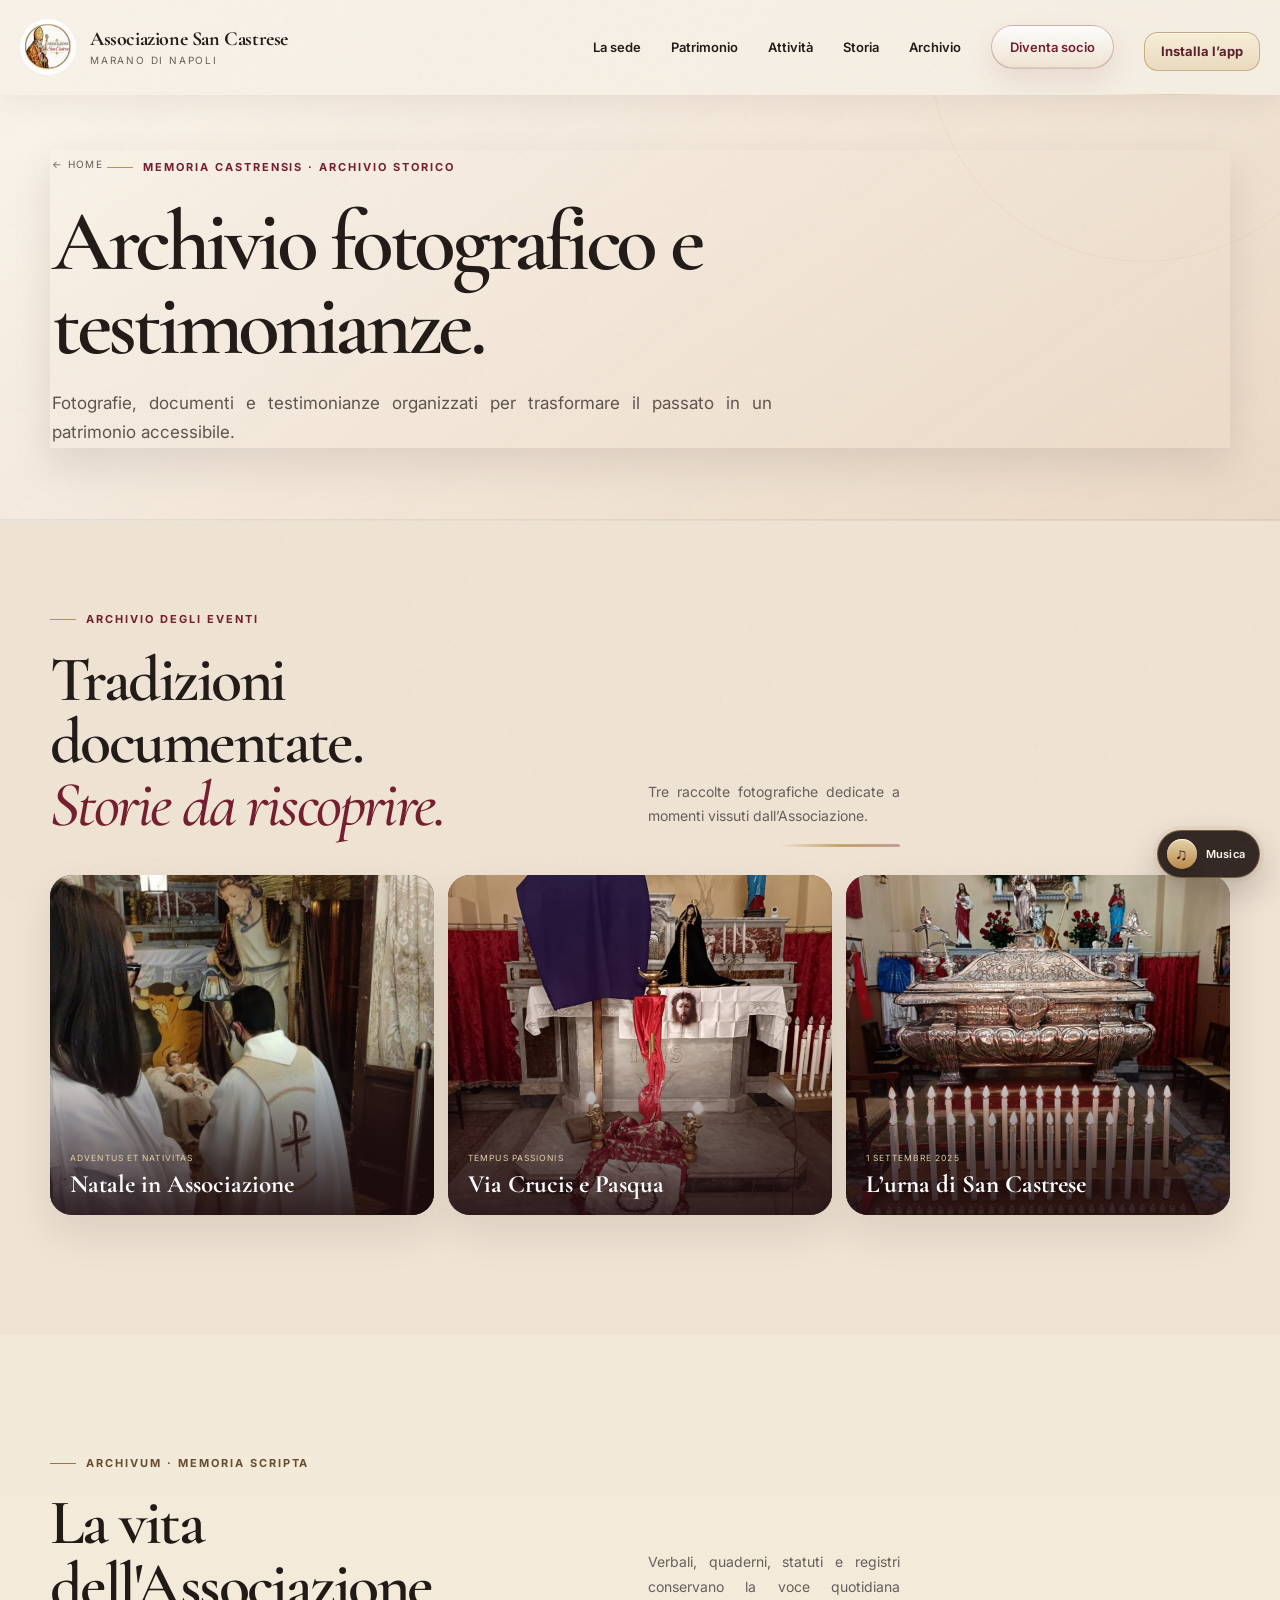
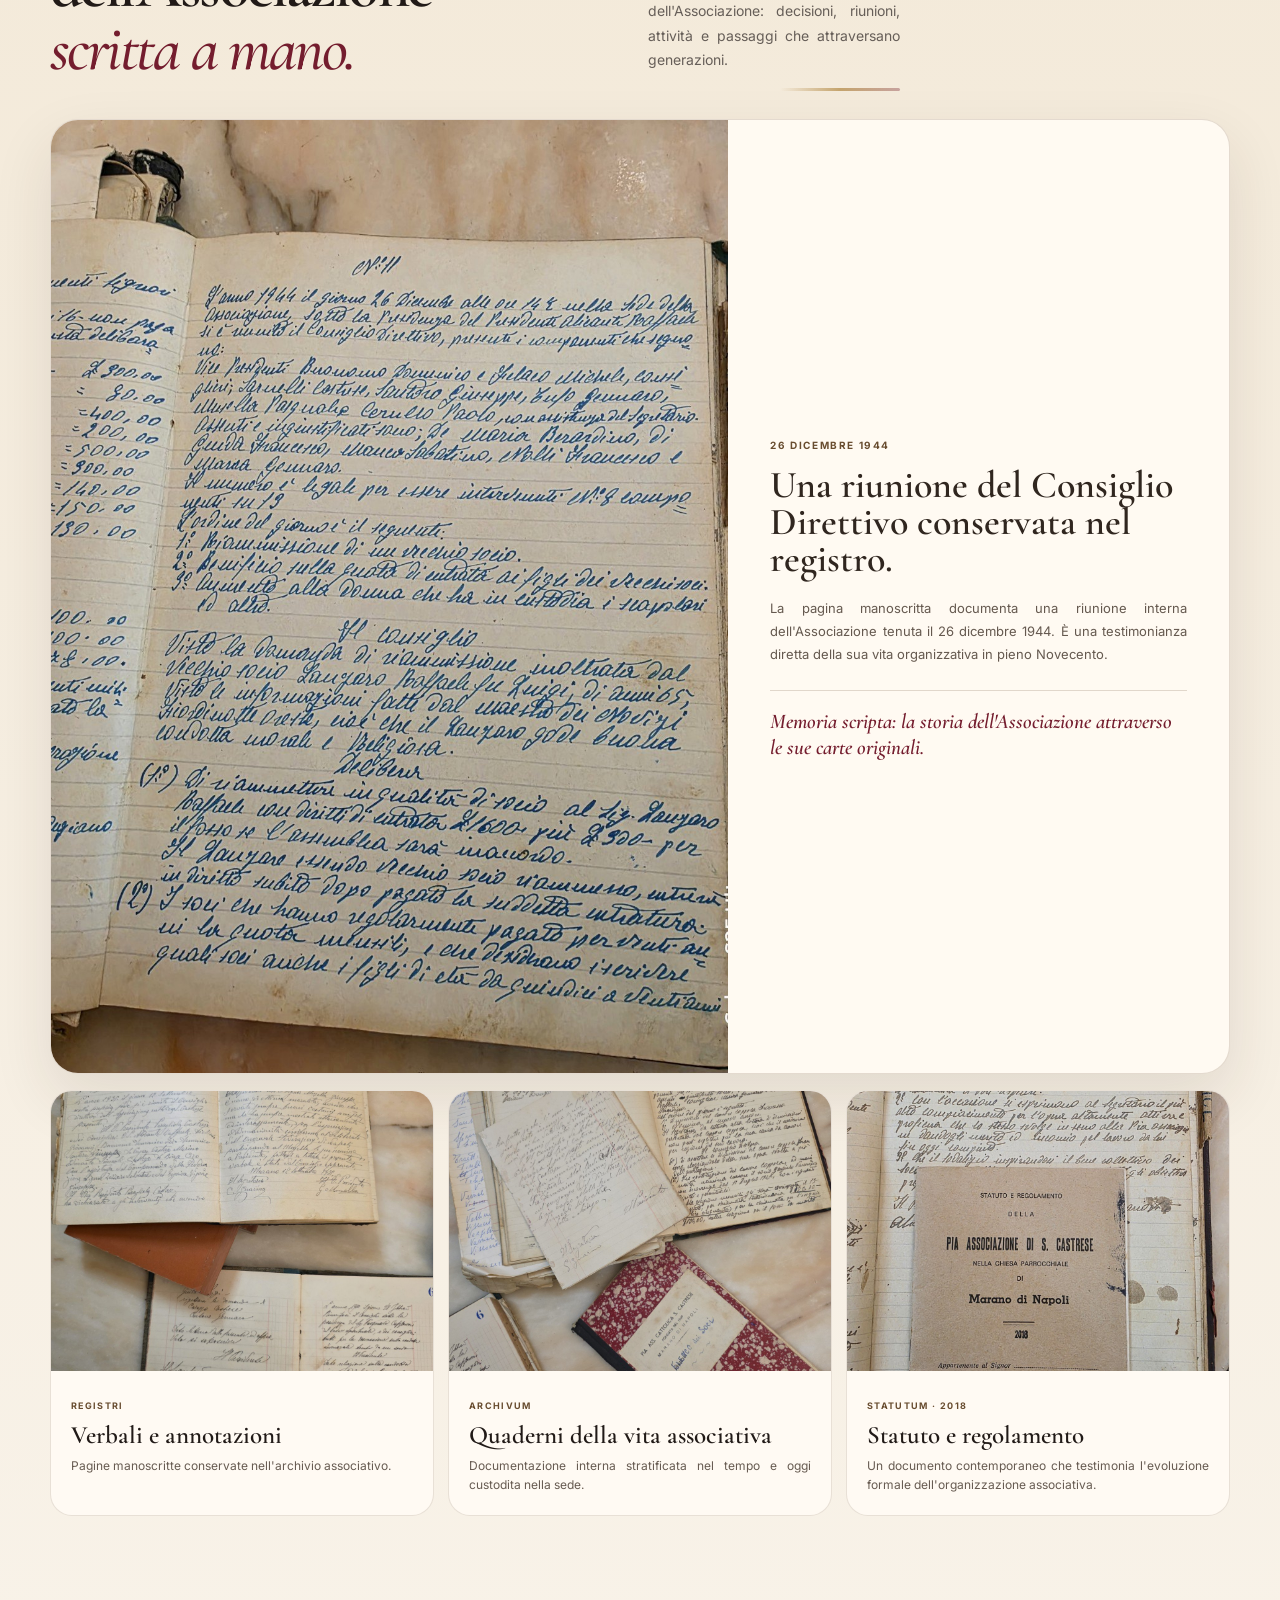
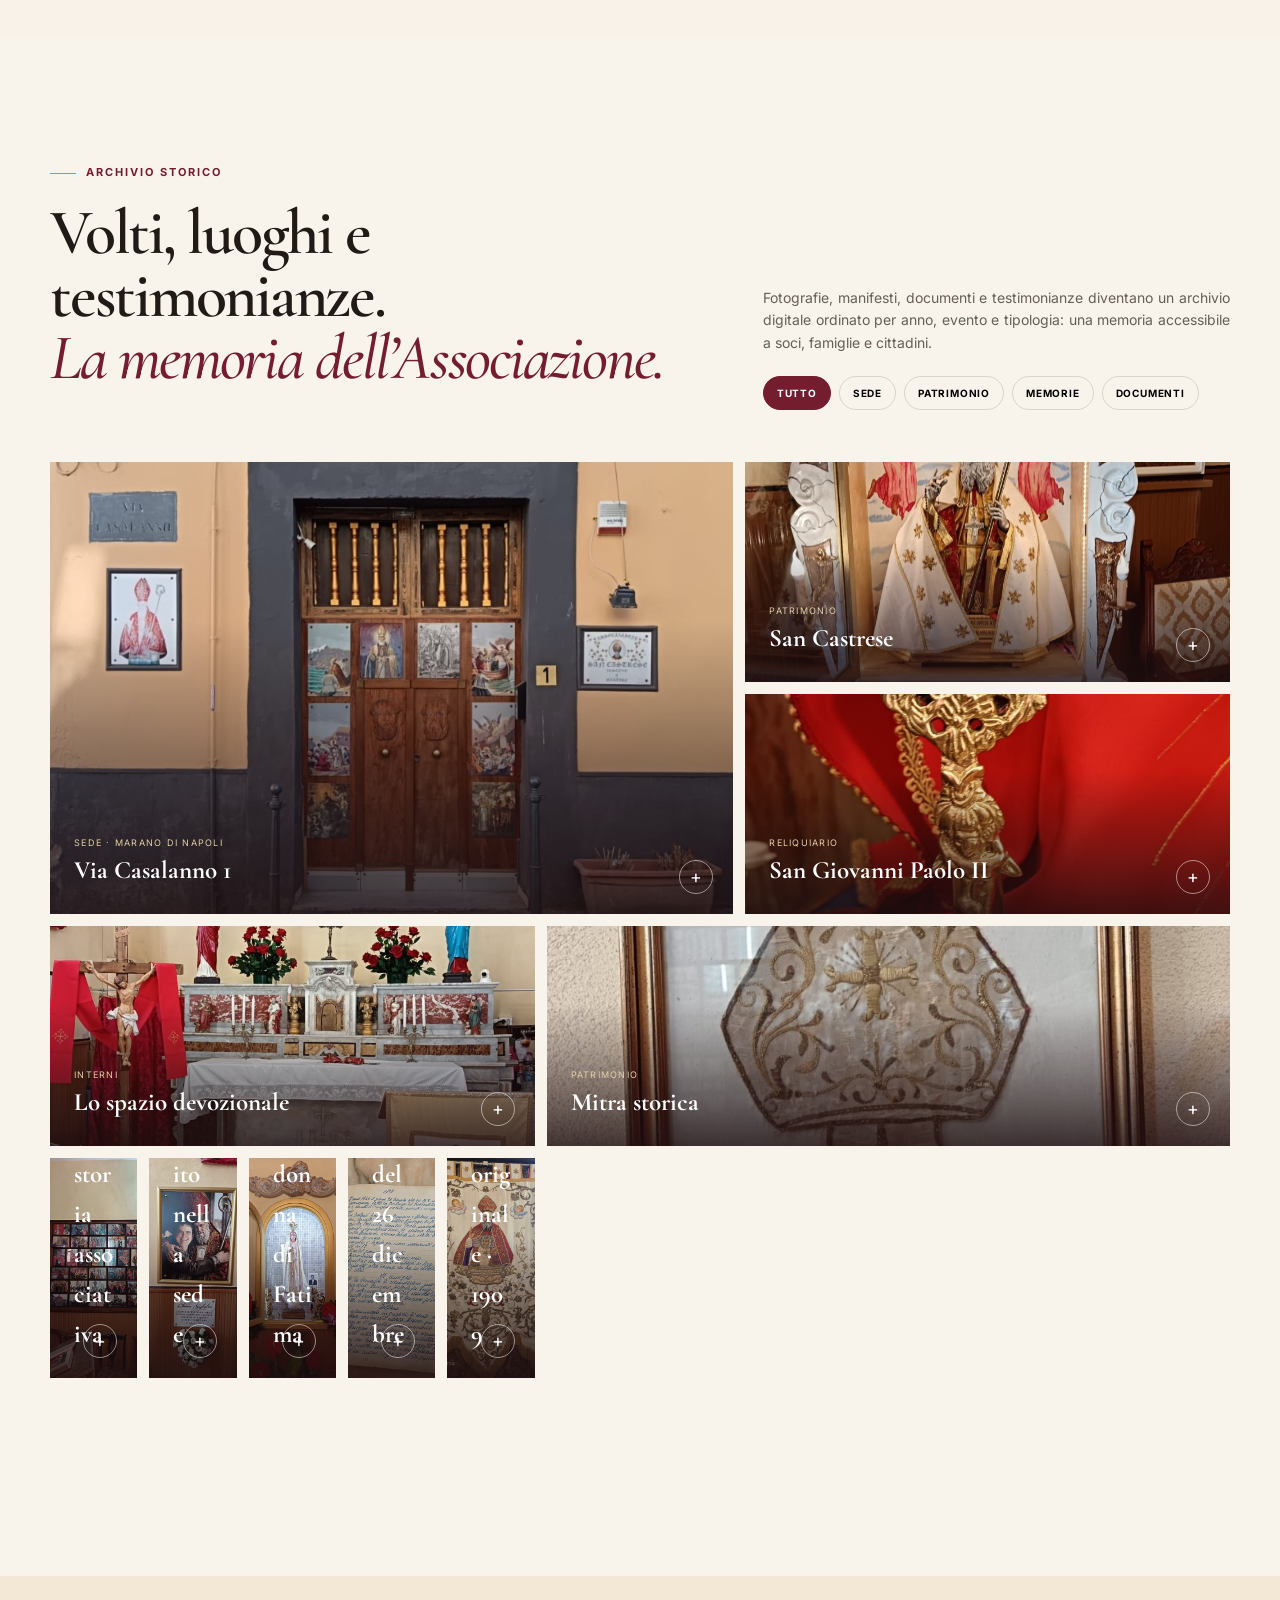
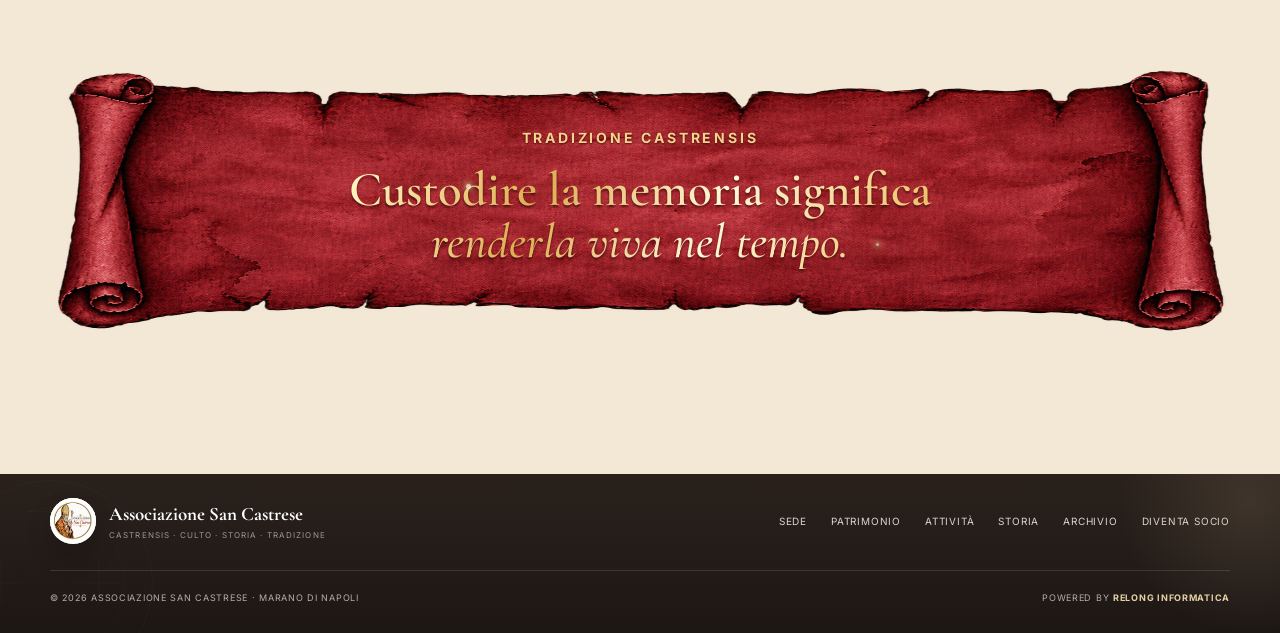
==== commit b385f943: "Add files via upload" ====
--- a/archivio.html
+++ b/archivio.html
@@ -20,7 +20,7 @@
   <link rel="preconnect" href="https://fonts.googleapis.com">
   <link rel="preconnect" href="https://fonts.gstatic.com" crossorigin>
   <link href="https://fonts.googleapis.com/css2?family=Cormorant+Garamond:wght@500;600;700&family=Inter:wght@400;500;600;700&display=swap" rel="stylesheet">
-  <link rel="stylesheet" href="styles-602.css?v=6.0.2" />
+  <link rel="stylesheet" href="styles-610.css?v=6.1.0" />
 </head>
 <body>
   <a class="skip-link" href="#contenuto">Vai al contenuto</a>
@@ -144,5 +144,5 @@
     <div class="lightbox-image" id="lightbox-image"></div>
     <div class="lightbox-caption"><small id="lightbox-year"></small><strong id="lightbox-title"></strong><span>Archivio fotografico</span></div>
   </dialog>
-  <script src="script-600.js?v=6.0.2"></script>
+  <script src="script-600.js?v=6.1.0"></script>
 </body></html>
--- a/styles-610.css
+++ b/styles-610.css
@@ -0,0 +1,1500 @@
+:root{
+  --wine:#731c2b;
+  --wine-2:#8d2639;
+  --wine-dark:#4b101b;
+  --gold:#c2a067;
+  --gold-light:#e1c99f;
+  --cream:#f7f1e7;
+  --cream-2:#eee3d2;
+  --ink:#211b18;
+  --muted:#756d67;
+  --line:rgba(33,27,24,.14);
+  --white:#fffdf9;
+  --shadow:0 24px 70px rgba(32,17,16,.16);
+  --serif:"Cormorant Garamond", Georgia, serif;
+  --sans:"Inter", system-ui, sans-serif;
+}
+*{box-sizing:border-box}
+html{scroll-behavior:smooth}
+body{margin:0;font-family:var(--sans);background:var(--cream);color:var(--ink);line-height:1.6;overflow-x:hidden}
+body::before{content:"";position:fixed;inset:0;pointer-events:none;z-index:9999;opacity:.045;background-image:url("data:image/svg+xml,%3Csvg viewBox='0 0 200 200' xmlns='http://www.w3.org/2000/svg'%3E%3Cfilter id='n'%3E%3CfeTurbulence type='fractalNoise' baseFrequency='.9' numOctaves='4' stitchTiles='stitch'/%3E%3C/filter%3E%3Crect width='100%25' height='100%25' filter='url(%23n)' opacity='.6'/%3E%3C/svg%3E")}
+a{color:inherit;text-decoration:none}
+button{font:inherit}
+img{max-width:100%;display:block}
+.container{width:min(1180px,calc(100% - 48px));margin-inline:auto}
+.skip-link{position:fixed;top:10px;left:10px;transform:translateY(-140%);background:#fff;padding:10px 14px;z-index:10000;border-radius:8px}.skip-link:focus{transform:none}
+.site-header{position:fixed;top:0;left:0;right:0;z-index:1000;transition:.35s ease;border-bottom:1px solid transparent;background:rgba(247,241,231,.78);backdrop-filter:blur(14px)}
+.site-header.scrolled{background:rgba(247,241,231,.9);backdrop-filter:blur(18px);border-color:rgba(33,27,24,.09)}
+.nav-shell{height:94px;width:min(1280px,calc(100% - 48px));margin:auto;display:flex;align-items:center;justify-content:space-between}
+.brand{display:flex;align-items:center;gap:14px;z-index:2}
+.brand-mark{width:52px;height:52px;border:1px solid rgba(194,160,103,.9);border-radius:50%;display:block;position:relative;color:var(--wine);background:#fff;box-shadow:0 10px 26px rgba(60,34,22,.08);overflow:hidden;flex:0 0 52px}
+.brand-mark::before,.brand-mark::after{display:none}
+.brand-mark img{width:100%;height:100%;display:block;object-fit:cover;object-position:center 32%}
+.brand-mark span{display:none}
+.brand-copy{display:flex;flex-direction:column;line-height:1.1}.brand-copy strong{font-family:var(--serif);font-size:20px}.brand-copy small{font-size:10px;text-transform:uppercase;letter-spacing:.18em;color:var(--muted);margin-top:5px}
+.main-nav{display:flex;align-items:center;gap:30px;font-size:13px;font-weight:600}
+.main-nav a{position:relative}.main-nav a:not(.nav-cta)::after{content:"";position:absolute;left:0;bottom:-6px;width:0;height:1px;background:var(--wine);transition:.25s}.main-nav a:hover::after{width:100%}
+.nav-cta{border:1px solid rgba(115,28,43,.28);padding:11px 18px;border-radius:999px;color:var(--wine)}
+.menu-toggle{display:none;border:0;background:transparent;width:44px;height:44px;position:relative;z-index:3}.menu-toggle span{position:absolute;width:24px;height:1.5px;background:var(--ink);left:10px;transition:.3s}.menu-toggle span:first-child{top:17px}.menu-toggle span:last-child{top:25px}.menu-toggle[aria-expanded="true"] span:first-child{transform:rotate(45deg);top:21px}.menu-toggle[aria-expanded="true"] span:last-child{transform:rotate(-45deg);top:21px}
+.hero{min-height:100svh;position:relative;display:flex;align-items:center;padding:135px 0 82px;background:
+  linear-gradient(90deg,rgba(247,241,231,.99) 0%,rgba(247,241,231,.97) 34%,rgba(247,241,231,.82) 48%,rgba(247,241,231,.30) 67%,rgba(34,20,20,.10) 100%),
+  url("assets/sfondo-san-castrese.jpg") 90% 43%/auto 118% no-repeat,
+  #e8ded2;overflow:hidden}
+.hero::after{content:"";position:absolute;right:-12vw;top:-22vh;width:62vw;height:145vh;border:1px solid rgba(115,28,43,.08);border-radius:50%;transform:rotate(17deg)}
+.hero-orb{position:absolute;border-radius:50%;filter:blur(1px)}.hero-orb-a{width:390px;height:390px;background:rgba(194,160,103,.12);left:-150px;top:8%}.hero-orb-b{width:280px;height:280px;background:rgba(115,28,43,.07);right:30%;bottom:-80px}
+.hero-grid{display:block;position:relative;z-index:2}.hero-copy{max-width:720px}
+.eyebrow{display:inline-flex;align-items:center;gap:10px;font-size:11px;font-weight:700;letter-spacing:.18em;text-transform:uppercase;color:var(--wine);margin-bottom:20px}.eyebrow i{width:26px;height:1px;background:var(--gold)}.eyebrow.dark{color:var(--ink)}.eyebrow.light{color:var(--gold-light)}
+h1,h2,h3,p{margin-top:0}h1,h2,h3{font-family:var(--serif);font-weight:600;line-height:.98}
+h1{font-size:clamp(56px,6vw,92px);letter-spacing:-.045em;margin-bottom:26px;max-width:850px}h1 em,h2 em{font-weight:500;color:var(--wine);font-style:italic}
+.hero-copy>p{font-size:17px;max-width:650px;color:#5f554e;margin-bottom:32px;line-height:1.75}
+.hero-actions{display:flex;gap:12px;flex-wrap:wrap}.btn{display:inline-flex;align-items:center;justify-content:center;gap:12px;min-height:50px;padding:0 22px;border-radius:4px;font-size:13px;font-weight:700;transition:.25s ease;border:1px solid transparent}.btn:hover{transform:translateY(-2px)}.btn-primary{background:var(--wine);color:white;box-shadow:0 14px 35px rgba(115,28,43,.22)}.btn-ghost{border-color:rgba(33,27,24,.2);background:rgba(255,255,255,.24)}.btn-outline{border-color:var(--wine);color:var(--wine);margin-top:30px}.btn-gold{background:var(--gold);color:#24170d}.btn-light{border-color:rgba(255,255,255,.35);color:#fff}
+.hero-facts{display:grid;grid-template-columns:repeat(3,1fr);gap:14px;margin-top:48px;padding-top:24px;border-top:1px solid rgba(33,27,24,.12);max-width:690px}.hero-facts div{display:flex;flex-direction:column}.hero-facts strong{font-family:var(--serif);font-size:20px}.hero-facts span{font-size:10px;text-transform:uppercase;letter-spacing:.12em;color:var(--muted);margin-top:2px}
+.hero-visual{position:relative;min-height:620px}.hero-frame{position:absolute;inset:0 0 0 55px;border-radius:240px 240px 22px 22px;overflow:hidden;box-shadow:var(--shadow);background:#cbb8a5}.hero-photo{position:absolute;inset:0;background-size:cover;background-position:center 36%;transform:scale(1.02);transition:1.2s ease}.hero-frame:hover .hero-photo{transform:scale(1.06)}.hero-photo-overlay{position:absolute;inset:0;background:linear-gradient(to bottom,rgba(24,9,11,.02) 40%,rgba(24,9,11,.78) 100%)}.hero-caption{position:absolute;left:38px;right:38px;bottom:32px;color:#fff;display:flex;flex-direction:column}.caption-kicker{font-size:10px;text-transform:uppercase;letter-spacing:.18em;color:#ead6b4}.hero-caption strong{font-family:var(--serif);font-size:38px;line-height:1}.hero-caption small{font-size:9px;opacity:.68;margin-top:8px}.floating-seal{position:absolute;left:0;top:46%;width:124px;height:124px;border-radius:50%;background:var(--wine);color:#fff;display:grid;place-items:center;align-content:center;border:1px solid rgba(255,255,255,.28);box-shadow:0 16px 38px rgba(66,20,26,.3)}.floating-seal::before{content:"";position:absolute;inset:8px;border:1px solid rgba(194,160,103,.5);border-radius:50%}.floating-seal strong{font-family:var(--serif);font-size:34px;line-height:1}.floating-seal span{font-size:7px;letter-spacing:.22em;color:var(--gold-light)}
+.scroll-cue{position:absolute;bottom:24px;left:50%;transform:translateX(-50%);display:flex;gap:8px;align-items:center;font-size:9px;text-transform:uppercase;letter-spacing:.2em;color:var(--muted);z-index:4}.scroll-cue span{width:1px;height:28px;background:var(--gold);display:block}
+.manifesto{padding:100px 0;background:var(--wine);color:#fff}.manifesto-grid{display:grid;grid-template-columns:70px 1fr .6fr;gap:48px;align-items:start}.section-number{font-family:var(--serif);font-size:22px;color:var(--gold)}.manifesto h2,.section-head h2,.association h2,.feature-copy h2,.territory h2,.contact h2,.archive-top h2{font-size:clamp(44px,5vw,70px);letter-spacing:-.035em;margin-bottom:20px}.manifesto h2 em{color:var(--gold-light)}.manifesto .lead{font-size:20px;max-width:700px;color:#f1e6dc}.manifesto-note{border-left:1px solid rgba(255,255,255,.18);padding-left:34px;margin-top:44px;color:#dfcfd0}.manifesto-note p{font-size:14px}.text-link{font-size:12px;text-transform:uppercase;letter-spacing:.11em;color:var(--gold-light);display:inline-flex;gap:10px;align-items:center;margin-top:14px}
+.section{padding:120px 0}.section-head{display:grid;grid-template-columns:1fr .45fr;gap:70px;align-items:end;margin-bottom:68px}.section-head>p{color:var(--muted);font-size:14px;line-height:1.8;margin-bottom:9px}.section-head.light h2{color:#fff}.section-head.light h2 em{color:var(--gold-light)}.section-head.light>p{color:#d6c6c5}
+.story{background:#211a17;color:#fff}.story .section-head h2 em{color:var(--gold-light)}.story .section-head>p{color:#bdb4af}.story .eyebrow{color:var(--gold-light)}
+.timeline{position:relative;margin-top:36px}.timeline::before{content:"";position:absolute;left:178px;top:8px;bottom:8px;width:1px;background:rgba(194,160,103,.26)}.timeline-item{display:grid;grid-template-columns:145px 65px 1fr;align-items:start;min-height:170px}.timeline-year{font-family:var(--serif);font-size:24px;color:var(--gold-light);text-align:right;padding-top:13px}.timeline-dot{width:11px;height:11px;border-radius:50%;background:var(--gold);margin:21px auto 0;position:relative;box-shadow:0 0 0 8px #211a17}.timeline-card{padding:8px 0 42px 20px;max-width:720px}.timeline-tag{font-size:9px;letter-spacing:.18em;text-transform:uppercase;color:var(--gold);font-weight:700}.timeline-card h3{font-size:34px;margin:6px 0 10px}.timeline-card p{color:#aaa09a;font-size:14px;max-width:650px}.timeline-item.featured .timeline-card{padding:22px 28px 28px;background:rgba(115,28,43,.35);border:1px solid rgba(194,160,103,.25);border-radius:4px}.timeline-item.featured .timeline-dot{background:#fff}.timeline-item.featured .timeline-year{color:#fff}
+.association{background:var(--cream)}.association-grid{display:grid;grid-template-columns:.9fr 1.1fr;gap:95px;align-items:center}.photo-stack{position:relative;min-height:650px}.photo-card{margin:0;background:#ddd;box-shadow:var(--shadow);position:absolute;overflow:hidden}.photo-card-main{inset:10px 72px 68px 0}.photo-card img{width:100%;height:100%;object-fit:cover}.photo-card figcaption{position:absolute;left:22px;bottom:22px;z-index:3;max-width:calc(100% - 210px);background:rgba(34,24,20,.72);color:white;padding:8px 11px;font-size:9px;letter-spacing:.12em;text-transform:uppercase;backdrop-filter:blur(8px)}.img-fallback{display:block;width:100%;height:100%;background:linear-gradient(145deg,#8c6c5c,#4c242c)}.quote-card{position:absolute;right:-12px;bottom:-28px;z-index:2;width:260px;background:var(--wine);color:#fff;padding:26px 24px 24px;box-shadow:0 18px 42px rgba(50,12,20,.25)}.quote-card>span{font-family:var(--serif);font-size:56px;line-height:.7;color:var(--gold)}.quote-card p{font-family:var(--serif);font-size:20px;line-height:1.2;margin:4px 0 0}.association-copy>.lead{font-size:19px;color:#4d443f}.association-copy>p:not(.lead){color:var(--muted);font-size:14px}.values-grid{display:grid;grid-template-columns:1fr 1fr;border-top:1px solid var(--line);border-left:1px solid var(--line);margin-top:34px}.values-grid>div{padding:20px;border-right:1px solid var(--line);border-bottom:1px solid var(--line);display:grid;grid-template-columns:32px 1fr}.values-grid span{font-size:9px;color:var(--gold);font-weight:700;grid-row:1/3}.values-grid strong{font-family:var(--serif);font-size:22px;line-height:1}.values-grid small{font-size:11px;color:var(--muted);margin-top:6px}
+.traditions{background:var(--wine-dark);color:#fff}.tradition-cards{display:grid;grid-template-columns:1fr 1fr;gap:18px}.tradition-card{display:grid;grid-template-columns:112px 1fr;gap:30px;padding:38px;border:1px solid rgba(255,255,255,.14);background:rgba(255,255,255,.035);transition:.3s}.tradition-card:hover{transform:translateY(-4px);background:rgba(255,255,255,.06);border-color:rgba(194,160,103,.42)}.date-badge{width:96px;height:108px;border:1px solid rgba(194,160,103,.6);display:flex;flex-direction:column;align-items:center;justify-content:center;color:var(--gold-light)}.date-badge strong{font-family:var(--serif);font-size:44px;line-height:.8}.date-badge span{font-size:9px;letter-spacing:.2em;margin-top:10px}.card-kicker{font-size:9px;letter-spacing:.17em;text-transform:uppercase;color:var(--gold)}.tradition-card h3{font-size:32px;margin:6px 0 12px}.tradition-card p{font-size:13px;color:#cdbfc0}.tradition-card a{font-size:10px;text-transform:uppercase;letter-spacing:.13em;color:var(--gold-light)}.tradition-strip{display:grid;grid-template-columns:repeat(4,1fr);margin-top:60px;border-top:1px solid rgba(255,255,255,.15);border-bottom:1px solid rgba(255,255,255,.15)}.tradition-strip>div{display:grid;grid-template-columns:35px 1fr;gap:12px;padding:24px 18px;border-right:1px solid rgba(255,255,255,.12)}.tradition-strip>div:last-child{border-right:0}.tradition-strip span{font-family:var(--serif);color:var(--gold);font-size:19px}.tradition-strip p{font-size:11px;text-transform:uppercase;letter-spacing:.08em;margin:0;color:#d9cbcb}
+.archive{background:#f8f3eb}.archive-top{display:grid;grid-template-columns:1fr .75fr;gap:90px;align-items:end;margin-bottom:52px}.archive-intro p{font-size:14px;color:var(--muted)}.filter-pills{display:flex;flex-wrap:wrap;gap:8px;margin-top:22px}.filter-pills button{border:1px solid var(--line);background:transparent;border-radius:999px;padding:8px 13px;font-size:10px;font-weight:700;text-transform:uppercase;letter-spacing:.08em;cursor:pointer}.filter-pills button.active{background:var(--wine);color:#fff;border-color:var(--wine)}
+.gallery-grid{display:grid;grid-template-columns:repeat(12,1fr);grid-auto-rows:220px;gap:12px}.gallery-item{position:relative;overflow:hidden;border:0;padding:0;background:#cbb8a5;cursor:pointer;text-align:left;color:#fff}.gallery-item:nth-child(1){grid-column:span 7;grid-row:span 2}.gallery-item:nth-child(2){grid-column:span 5}.gallery-item:nth-child(3){grid-column:span 5}.gallery-item:nth-child(4){grid-column:span 5}.gallery-item:nth-child(5){grid-column:span 7}.gallery-image{position:absolute;inset:0;background-size:cover;background-position:center;transition:.45s}.gallery-item:hover .gallery-image{transform:scale(1.04)}.gallery-overlay{position:absolute;inset:0;padding:24px;display:flex;flex-direction:column;justify-content:flex-end;background:linear-gradient(to top,rgba(29,14,16,.8),rgba(29,14,16,0) 65%)}.gallery-overlay small{font-size:9px;text-transform:uppercase;letter-spacing:.14em;color:var(--gold-light)}.gallery-overlay strong{font-family:var(--serif);font-size:25px;max-width:360px}.gallery-overlay i{position:absolute;right:20px;bottom:20px;width:34px;height:34px;border:1px solid rgba(255,255,255,.5);border-radius:50%;font-style:normal;display:grid;place-items:center;font-size:18px}.text-tile{padding:28px!important;background:var(--wine)!important;display:flex;flex-direction:column;justify-content:center}.text-tile .archive-count{font-family:var(--serif);font-size:30px;color:var(--gold-light)}.text-tile strong{font-family:var(--serif);font-size:25px;line-height:1.05;margin:7px 0}.text-tile p{font-size:12px;color:#dbc9cb}.text-tile a{font-size:9px;text-transform:uppercase;letter-spacing:.11em;color:var(--gold-light)}.source-note{display:flex;gap:12px;align-items:flex-start;margin-top:22px;padding:14px 16px;border:1px solid var(--line);background:rgba(255,255,255,.45)}.source-note span{color:var(--gold)}.source-note p{font-size:10px;color:var(--muted);margin:1px 0 0}
+.feature-story{background:linear-gradient(115deg,#291518 0%,#4b101b 62%,#6f1c2a 100%);color:white;position:relative;overflow:hidden}.feature-story::after{content:"848";position:absolute;right:-20px;bottom:-105px;font-family:var(--serif);font-size:310px;line-height:1;color:rgba(255,255,255,.035)}.feature-grid{display:grid;grid-template-columns:.6fr 1.4fr;gap:110px;position:relative;z-index:2}.feature-meta{display:flex;flex-direction:column}.feature-number{font-family:var(--serif);font-size:150px;line-height:.75;color:var(--gold-light);letter-spacing:-.07em;margin-top:42px}.feature-meta small{font-family:var(--serif);font-size:28px;color:var(--gold);font-style:italic}.feature-copy h2 em{color:var(--gold-light)}.feature-copy>p{max-width:650px;color:#d8cacc}.feature-copy blockquote{margin:34px 0;padding:24px 0 24px 28px;border-left:1px solid var(--gold);font-family:var(--serif);font-size:28px;line-height:1.2;color:#f0dfcf;max-width:640px}
+.events{background:var(--cream)}.event-list{border-top:1px solid var(--line)}.event-row{display:grid;grid-template-columns:120px 1fr 50px;gap:30px;align-items:center;padding:28px 10px;border-bottom:1px solid var(--line);transition:.25s}.event-row:hover{background:rgba(255,255,255,.45);padding-left:22px}.event-date{display:flex;flex-direction:column;align-items:center;border-right:1px solid var(--line)}.event-date strong{font-family:var(--serif);font-size:36px;line-height:1;color:var(--wine)}.event-date span{font-size:8px;letter-spacing:.15em;color:var(--muted);margin-top:5px}.event-copy small{font-size:9px;text-transform:uppercase;letter-spacing:.13em;color:var(--gold)}.event-copy h3{font-size:27px;margin:3px 0 4px}.event-copy p{font-size:12px;color:var(--muted);margin:0}.event-row>a{width:40px;height:40px;border:1px solid var(--line);border-radius:50%;display:grid;place-items:center}.event-row.highlight{background:rgba(115,28,43,.045)}
+.territory{background:#efe4d5}.territory-grid{display:grid;grid-template-columns:.9fr 1.1fr;gap:80px;align-items:center}.territory-copy>p{font-size:14px;color:var(--muted);max-width:520px}.place-list{margin-top:34px;border-top:1px solid var(--line)}.place-list button{width:100%;border:0;border-bottom:1px solid var(--line);background:transparent;text-align:left;padding:15px 2px;font-size:13px;font-weight:700;display:flex;justify-content:space-between;cursor:pointer;color:var(--ink)}.place-list button span{font-size:9px;text-transform:uppercase;letter-spacing:.12em;color:var(--muted);font-weight:500}.place-list button.active{color:var(--wine)}.map-art{position:relative;background:#e6d8c6;min-height:570px;border-radius:50% 50% 10px 10px;overflow:hidden;display:grid;place-items:center}.map-art svg{width:92%;height:auto}.coast{fill:rgba(255,253,249,.55);stroke:#c6b196;stroke-width:1.4}.map-line{fill:none;stroke:var(--gold);stroke-width:1.5;stroke-dasharray:5 7}.pin circle:first-child{fill:#e5d4be;stroke:var(--wine);stroke-width:1}.pin circle:nth-child(2){fill:var(--wine)}.pin text{text-anchor:middle;font-family:var(--sans);font-size:9px;font-weight:700;letter-spacing:1.1px;fill:#55463e}.pin-marano circle:first-child{fill:var(--wine);stroke:var(--wine)}.pin-marano circle:nth-child(2){fill:var(--gold-light)}.pin-marano text{fill:var(--wine);font-size:11px}.pin{transition:.25s;transform-box:fill-box;transform-origin:center}.pin.active{filter:drop-shadow(0 5px 10px rgba(115,28,43,.25))}.map-label{position:absolute;left:38px;bottom:35px;display:flex;flex-direction:column}.map-label span{font-size:9px;text-transform:uppercase;letter-spacing:.15em;color:var(--wine)}.map-label strong{font-family:var(--serif);font-size:25px}
+.contact{background:var(--ink);color:white;padding-bottom:72px}.contact-shell{background:var(--wine);padding:66px;display:grid;grid-template-columns:1fr 360px;gap:75px;align-items:center;position:relative;overflow:hidden}.contact-shell::before{content:"";position:absolute;width:380px;height:380px;border:1px solid rgba(255,255,255,.09);border-radius:50%;left:-160px;bottom:-230px}.contact h2 em{color:var(--gold-light)}.contact-copy>p{max-width:640px;color:#dbcacc}.contact-actions{display:flex;gap:10px;flex-wrap:wrap;margin-top:28px}.contact-card{background:#fff;color:var(--ink);padding:34px;position:relative;min-height:280px}.contact-card-label{font-size:8px;text-transform:uppercase;letter-spacing:.17em;color:var(--gold);font-weight:700}.contact-card h3{font-size:31px;margin:6px 0 2px}.contact-card p{font-size:12px;color:var(--muted)}.contact-card hr{border:0;border-top:1px solid var(--line);margin:24px 0}.mini-seal{position:absolute;right:24px;bottom:18px;width:50px;height:50px;border:1px solid var(--gold);border-radius:50%;display:grid;place-items:center;font-family:var(--serif);font-size:18px;color:var(--wine)}
+.site-footer{background:var(--ink);color:white;padding:24px 0 28px}.footer-top{display:flex;justify-content:space-between;align-items:center;padding-bottom:26px;border-bottom:1px solid rgba(255,255,255,.12)}.footer-brand{display:flex;align-items:center;gap:13px}.brand-mark.small{width:42px;height:42px;flex-basis:42px;background:#fff;color:#fff}.footer-brand>div{display:flex;flex-direction:column}.footer-brand strong{font-family:var(--serif);font-size:19px}.footer-brand small{font-size:8px;text-transform:uppercase;letter-spacing:.14em;color:#9f9490}.footer-top nav{display:flex;gap:24px;font-size:10px;text-transform:uppercase;letter-spacing:.08em;color:#c9c0bb}.footer-bottom{display:flex;justify-content:space-between;gap:20px;padding-top:20px;color:#877d78;font-size:9px;text-transform:uppercase;letter-spacing:.08em}.footer-bottom p{margin:0}
+.lightbox{border:0;padding:0;width:min(900px,92vw);height:min(760px,88vh);background:#171210;color:white;box-shadow:0 30px 120px rgba(0,0,0,.55)}.lightbox::backdrop{background:rgba(15,8,8,.8);backdrop-filter:blur(8px)}.lightbox-close{position:absolute;z-index:3;right:14px;top:12px;width:42px;height:42px;border:1px solid rgba(255,255,255,.4);border-radius:50%;background:rgba(0,0,0,.2);color:white;font-size:26px;cursor:pointer}.lightbox-image{height:calc(100% - 95px);background-size:cover;background-position:center;background-color:#44302d}.lightbox-caption{height:95px;padding:18px 24px;display:grid;grid-template-columns:100px 1fr auto;align-items:center}.lightbox-caption small{font-size:10px;color:var(--gold)}.lightbox-caption strong{font-family:var(--serif);font-size:25px}.lightbox-caption span{font-size:9px;text-transform:uppercase;letter-spacing:.11em;color:#817873}
+.reveal{opacity:0;transform:translateY(28px);transition:opacity .8s ease,transform .8s ease}.reveal.visible{opacity:1;transform:none}.reveal-delay{transition-delay:.12s}
+@media(max-width:980px){
+  .nav-shell{height:78px}.menu-toggle{display:block}.main-nav{position:fixed;inset:0;background:var(--cream);flex-direction:column;justify-content:center;font-family:var(--serif);font-size:34px;gap:18px;opacity:0;visibility:hidden;transform:translateY(-15px);transition:.3s}.main-nav.open{opacity:1;visibility:visible;transform:none}.nav-cta{font-family:var(--sans);font-size:13px;margin-top:12px}.hero{padding-top:110px;min-height:auto}.hero-grid,.association-grid,.territory-grid{grid-template-columns:1fr;gap:55px}.hero-visual{min-height:620px;max-width:620px;width:100%;margin:auto}.hero-frame{inset:0 28px 0 50px}.manifesto-grid{grid-template-columns:50px 1fr}.manifesto-note{grid-column:2}.section-head,.archive-top,.feature-grid,.contact-shell{grid-template-columns:1fr;gap:34px}.section-head>p{max-width:650px}.association-grid{gap:75px}.photo-stack{max-width:620px;width:100%;margin:auto}.tradition-cards{grid-template-columns:1fr}.gallery-grid{grid-template-columns:repeat(2,1fr);grid-auto-rows:270px}.gallery-item:nth-child(n){grid-column:auto;grid-row:auto}.gallery-item:nth-child(1){grid-column:span 2}.gallery-item:nth-child(5){grid-column:span 2}.feature-meta{flex-direction:row;align-items:flex-end;gap:12px}.feature-number{font-size:105px;margin-top:12px}.contact-shell{padding:48px}.contact-card{max-width:560px}.footer-top{align-items:flex-start}.footer-top nav{flex-wrap:wrap;justify-content:flex-end}}
+@media(max-width:680px){
+  .container,.nav-shell{width:min(100% - 28px,1180px)}.brand-copy strong{font-size:17px}.brand-copy small{font-size:8px}.brand-mark{width:44px;height:44px}.section{padding:82px 0}.hero{padding:100px 0 70px}.hero-grid{gap:42px}.hero-copy h1{font-size:50px}.hero-copy>p{font-size:15px}.hero-actions{display:grid;grid-template-columns:1fr}.hero-facts{gap:8px}.hero-facts strong{font-size:17px}.hero-facts span{font-size:8px}.hero-visual{min-height:480px}.hero-frame{inset:0 10px 0 28px;border-radius:170px 170px 15px 15px}.floating-seal{width:92px;height:92px;left:2px}.floating-seal strong{font-size:26px}.hero-caption{left:24px;right:24px;bottom:22px}.hero-caption strong{font-size:30px}.scroll-cue{display:none}.manifesto{padding:75px 0}.manifesto-grid{grid-template-columns:1fr;gap:18px}.section-number{display:none}.manifesto-note{grid-column:auto;margin-top:5px;padding-left:20px}.manifesto h2,.section-head h2,.association h2,.feature-copy h2,.territory h2,.contact h2,.archive-top h2{font-size:44px}.section-head{margin-bottom:42px}.timeline::before{left:9px}.timeline-item{grid-template-columns:25px 1fr;min-height:auto;padding-bottom:40px}.timeline-year{grid-column:2;text-align:left;padding:0 0 3px;font-size:19px}.timeline-dot{grid-column:1;grid-row:1/3;margin:8px 0 0 4px}.timeline-card{grid-column:2;padding:0 0 0 8px}.timeline-card h3{font-size:29px}.timeline-item.featured .timeline-card{padding:20px}.photo-stack{min-height:535px}.photo-card-main{right:36px}.quote-card{right:0;bottom:0;width:225px;padding:20px}.values-grid{grid-template-columns:1fr}.tradition-card{grid-template-columns:1fr;padding:25px}.date-badge{width:78px;height:86px}.date-badge strong{font-size:37px}.tradition-strip{grid-template-columns:1fr 1fr}.tradition-strip>div:nth-child(2){border-right:0}.gallery-grid{grid-template-columns:1fr;grid-auto-rows:260px}.gallery-item:nth-child(n){grid-column:auto}.archive-top{margin-bottom:35px}.feature-number{font-size:92px}.feature-copy blockquote{font-size:24px}.event-row{grid-template-columns:68px 1fr 38px;gap:14px;padding:22px 0}.event-date strong{font-size:27px}.event-copy h3{font-size:23px}.map-art{min-height:420px}.contact{padding-bottom:0}.contact-shell{width:100%;padding:54px 22px}.contact-actions{display:grid}.footer-top{flex-direction:column;gap:26px}.footer-top nav{justify-content:flex-start;gap:16px}.footer-bottom{flex-direction:column}.lightbox{height:72vh}.lightbox-image{height:calc(100% - 120px)}.lightbox-caption{height:120px;grid-template-columns:1fr}.lightbox-caption span{display:none}}
+@media(prefers-reduced-motion:reduce){html{scroll-behavior:auto}.reveal{opacity:1;transform:none;transition:none}.hero-photo,.gallery-image,.btn,.tradition-card{transition:none}}
+
+
+/* V1.1 — responsive hardening + permanent ReLong credit */
+.powered-by a{color:var(--gold-light);font-weight:700;transition:opacity .2s ease}
+.powered-by a:hover{opacity:.78}
+
+@media(max-width:980px){
+  .site-header{background:rgba(247,241,231,.92);backdrop-filter:blur(18px);border-bottom:1px solid rgba(33,27,24,.08)}
+  .main-nav{z-index:1;padding:92px 28px 42px;overflow-y:auto;overscroll-behavior:contain}
+  .main-nav a{width:min(420px,100%);text-align:center;padding:8px 12px}
+  .main-nav .nav-cta{padding:13px 22px}
+  .hero-grid,.association-grid,.territory-grid,.feature-grid,.contact-shell{min-width:0}
+  .hero-copy,.association-copy,.territory-copy,.feature-copy,.contact-copy{min-width:0}
+  .gallery-item,.tradition-card,.event-row{min-width:0}
+}
+
+@media(max-width:680px){
+  html{scroll-padding-top:78px}
+  body{font-size:15px}
+  .nav-shell{height:72px}
+  .brand{gap:10px;max-width:calc(100% - 54px)}
+  .brand-copy{min-width:0}
+  .brand-copy strong{font-size:15px;white-space:nowrap;overflow:hidden;text-overflow:ellipsis}
+  .brand-copy small{letter-spacing:.12em}
+  .brand-mark{flex:0 0 42px;width:42px;height:42px}
+  .main-nav{font-size:32px;gap:12px;padding-top:88px}
+
+  .hero{padding:92px 0 56px}
+  .hero-copy h1{font-size:clamp(39px,12vw,50px);line-height:1.01;letter-spacing:-.035em}
+  .hero-copy h1 br{display:none}
+  .hero-copy>p{line-height:1.65;margin-bottom:26px}
+  .hero-actions .btn{width:100%;min-height:52px}
+  .hero-facts{grid-template-columns:1fr;gap:0;margin-top:34px;padding-top:0;border-top:0}
+  .hero-facts div{padding:13px 0;border-top:1px solid rgba(33,27,24,.12)}
+  .hero-facts strong{font-size:19px}
+  .hero-facts span{font-size:9px;margin-top:1px}
+  .hero-visual{min-height:430px}
+  .hero-frame{inset:0 4px 0 22px;border-radius:150px 150px 14px 14px}
+  .floating-seal{width:82px;height:82px;left:0;top:47%}
+  .floating-seal strong{font-size:23px}
+  .floating-seal span{font-size:6px}
+  .hero-caption{left:20px;right:18px;bottom:18px}
+  .hero-caption strong{font-size:28px}
+  .hero-caption small{max-width:240px;line-height:1.35}
+
+  .manifesto h2,.section-head h2,.association h2,.feature-copy h2,.territory h2,.contact h2,.archive-top h2{font-size:clamp(38px,11.5vw,44px);line-height:1.01}
+  .manifesto h2 br,.section-head h2 br,.association h2 br,.feature-copy h2 br,.territory h2 br,.contact h2 br,.archive-top h2 br{display:none}
+  .manifesto .lead,.association-copy>.lead{font-size:17px}
+
+  .timeline-item{grid-template-columns:22px minmax(0,1fr)}
+  .timeline::before{left:8px}
+  .timeline-card{min-width:0;padding-left:10px}
+  .timeline-card h3{font-size:27px;line-height:1.03}
+  .timeline-card p{font-size:13px;line-height:1.65}
+  .timeline-item.featured .timeline-card{padding:18px}
+
+  .photo-stack{min-height:470px}
+  .photo-card-main{inset:0 22px 58px 0}
+  .quote-card{width:min(220px,72vw);right:0;bottom:0;padding:18px}
+  .quote-card p{font-size:18px}
+  .values-grid>div{padding:17px}
+
+  .tradition-card{gap:20px;padding:22px}
+  .tradition-card h3{font-size:29px;line-height:1.02}
+  .tradition-strip{grid-template-columns:1fr}
+  .tradition-strip>div{border-right:0!important}
+
+  .filter-pills{display:flex;overflow-x:auto;gap:8px;padding:2px 0 8px;scrollbar-width:none;-webkit-overflow-scrolling:touch}
+  .filter-pills::-webkit-scrollbar{display:none}
+  .filter-pills button{flex:0 0 auto;min-height:42px;padding-inline:15px}
+  .gallery-grid{gap:12px;grid-auto-rows:240px}
+  .gallery-item{border-radius:2px}
+
+  .event-row{grid-template-columns:58px minmax(0,1fr) 28px;gap:12px}
+  .event-copy h3{font-size:21px;line-height:1.05}
+  .event-copy p{font-size:12px}
+
+  .map-art{min-height:360px;border-radius:42% 42% 10px 10px}
+  .map-art svg{width:110%;max-width:none}
+  .map-label{left:22px;bottom:20px}
+  .place-list button{min-height:52px;align-items:center;gap:12px}
+  .place-list button span{text-align:right;line-height:1.3}
+
+  .contact-shell{padding:46px 18px}
+  .contact-card{padding:26px 22px;min-height:250px}
+  .contact-card h3{font-size:28px}
+  .contact-actions .btn{width:100%;min-height:52px;padding:0 16px;text-align:center}
+
+  .footer-top nav{display:grid;grid-template-columns:repeat(2,minmax(0,1fr));width:100%;gap:10px 18px}
+  .footer-top nav a{padding:6px 0}
+  .footer-bottom{gap:10px;align-items:flex-start;line-height:1.6}
+  .powered-by{font-size:10px}
+
+  .lightbox{width:94vw;height:78dvh;max-height:720px}
+  .lightbox-close{width:46px;height:46px;right:10px;top:10px;background:rgba(0,0,0,.45)}
+  .lightbox-image{height:calc(100% - 112px)}
+  .lightbox-caption{height:112px;padding:16px 18px;align-content:center}
+  .lightbox-caption strong{font-size:22px;line-height:1.05}
+}
+
+@media(max-width:390px){
+  .container,.nav-shell{width:calc(100% - 22px)}
+  .brand-copy strong{font-size:14px}
+  .brand-copy small{font-size:7px}
+  .hero{padding-top:86px}
+  .hero-copy h1{font-size:38px}
+  .hero-copy>p{font-size:14px}
+  .hero-visual{min-height:385px}
+  .hero-frame{inset:0 0 0 18px;border-radius:136px 136px 12px 12px}
+  .floating-seal{width:74px;height:74px}
+  .hero-caption strong{font-size:26px}
+  .manifesto h2,.section-head h2,.association h2,.feature-copy h2,.territory h2,.contact h2,.archive-top h2{font-size:37px}
+  .section{padding:70px 0}
+  .photo-stack{min-height:420px}
+  .quote-card{width:205px;bottom:0}
+  .gallery-grid{grid-auto-rows:220px}
+  .map-art{min-height:330px}
+  .footer-brand strong{font-size:17px}
+}
+
+/* =========================
+   V2 · Via Casalanno focus
+   ========================= */
+.hq{background:var(--cream-2);padding-top:110px}.hq-grid{display:grid;grid-template-columns:1.03fr .97fr;gap:78px;align-items:center}.hq-copy h2,.heritage h2,.activities h2,.join h2{font-size:clamp(44px,5vw,70px);letter-spacing:-.035em;margin-bottom:22px}.hq-copy .lead{font-size:19px;color:#4e4540;max-width:680px}.hq-points{margin-top:34px;border-top:1px solid var(--line)}.hq-points>div{display:grid;grid-template-columns:48px 1fr;column-gap:14px;padding:18px 0;border-bottom:1px solid var(--line)}.hq-points>div>span{grid-row:1/3;color:var(--gold);font-size:10px;font-weight:800;letter-spacing:.14em}.hq-points strong{font-family:var(--serif);font-size:23px;line-height:1}.hq-points p{font-size:12px;color:var(--muted);margin:7px 0 0}.hq-actions{display:flex;gap:12px;flex-wrap:wrap;margin-top:28px}.hq-actions .btn-outline{margin-top:0}.hq-visual{position:relative;min-height:590px;overflow:hidden;border-radius:240px 240px 18px 18px;background:#6c5147;box-shadow:var(--shadow)}.hq-photo{position:absolute;inset:0;background-size:cover;background-position:center;filter:saturate(.78) contrast(1.04);transform:scale(1.03)}.hq-photo-overlay{position:absolute;inset:0;background:linear-gradient(to bottom,rgba(28,14,13,.05) 35%,rgba(34,12,16,.88) 100%)}.hq-address{position:absolute;left:34px;bottom:34px;color:#fff;display:flex;flex-direction:column}.hq-address span{font-size:9px;letter-spacing:.18em;color:var(--gold-light);font-weight:700}.hq-address strong{font-family:var(--serif);font-size:43px;line-height:1}.hq-address small{font-size:11px;margin-top:7px;color:#eadede}.hq-photo-note{position:absolute;right:18px;top:22px;background:rgba(255,253,249,.9);color:var(--wine);font-size:8px;letter-spacing:.12em;text-transform:uppercase;padding:8px 10px;border-radius:999px}.proof-strip{margin-top:68px;border-top:1px solid rgba(33,27,24,.13);border-bottom:1px solid rgba(33,27,24,.13);display:grid;grid-template-columns:repeat(4,1fr)}.proof-strip>div{padding:24px 22px;border-right:1px solid rgba(33,27,24,.12);display:flex;flex-direction:column}.proof-strip>div:last-child{border-right:0}.proof-strip strong{font-family:var(--serif);font-size:29px;color:var(--wine);line-height:1}.proof-strip span{font-size:9px;text-transform:uppercase;letter-spacing:.12em;color:var(--muted);margin-top:7px}
+
+.heritage{background:#f8f2e9}.treasure-grid{display:grid;grid-template-columns:repeat(3,1fr);gap:18px}.treasure-card{background:#fffdf9;border:1px solid rgba(33,27,24,.11);padding:30px;min-height:300px;position:relative;overflow:hidden}.treasure-card>span,.treasure-copy>span{font-size:9px;text-transform:uppercase;letter-spacing:.16em;color:var(--gold);font-weight:800}.treasure-card h3{font-size:30px;margin:10px 0 12px}.treasure-card p{font-size:13px;color:var(--muted)}.treasure-icon{width:50px;height:50px;border-radius:50%;border:1px solid rgba(194,160,103,.55);display:grid;place-items:center;color:var(--wine);font-size:20px;margin-bottom:58px}.treasure-featured{grid-column:span 3;display:grid;grid-template-columns:.75fr 1.25fr;padding:0;min-height:410px;background:#221a18;color:#fff}.treasure-art{position:relative;min-height:410px;background:radial-gradient(circle at 50% 44%,rgba(225,201,159,.34),transparent 24%),linear-gradient(135deg,#5b1725,#26191a 70%);display:grid;place-items:center;overflow:hidden}.treasure-art::before,.treasure-art::after{content:"";position:absolute;border:1px solid rgba(225,201,159,.28);border-radius:50%}.treasure-art::before{width:260px;height:260px}.treasure-art::after{width:190px;height:190px}.treasure-art strong{font-family:var(--serif);font-size:90px;color:var(--gold-light);z-index:2}.treasure-index{position:absolute;left:24px;top:20px;font-size:10px!important;color:var(--gold-light)!important;z-index:3}.relic-glow{position:absolute;width:130px;height:130px;background:rgba(255,242,204,.17);filter:blur(18px);border-radius:50%}.treasure-copy{padding:54px;align-self:center}.treasure-copy h3{font-size:43px}.treasure-copy p{color:#cfc4be;font-size:14px;max-width:650px}.treasure-copy small{display:block;margin-top:22px;padding-top:20px;border-top:1px solid rgba(255,255,255,.13);color:#9d918c;font-size:10px}.heritage-callout{margin-top:34px;background:var(--cream-2);padding:34px 38px;display:flex;align-items:center;justify-content:space-between;gap:30px;border-left:4px solid var(--gold)}.heritage-callout h3{font-size:29px;margin:0 0 8px}.heritage-callout p{font-size:12px;color:var(--muted);margin:0}.heritage-callout .eyebrow{margin-bottom:10px}
+
+.activities{background:#351017;color:#fff}.activity-grid{display:grid;grid-template-columns:repeat(3,1fr);gap:1px;background:rgba(255,255,255,.14);border:1px solid rgba(255,255,255,.14)}.activity-card{background:#351017;padding:34px;min-height:250px}.activity-card>span{font-size:9px;color:var(--gold);font-weight:800;letter-spacing:.15em}.activity-card h3{font-size:30px;margin:46px 0 12px}.activity-card p{font-size:12px;color:#cdbfc0;margin:0}.activity-note{margin-top:24px;color:#bdaaad;font-size:11px;border-left:1px solid var(--gold);padding-left:18px;max-width:800px}
+
+.join{background:#211a17;color:#fff;padding:110px 0}.join-shell{display:grid;grid-template-columns:.55fr 1.45fr;gap:74px;align-items:center;background:linear-gradient(135deg,rgba(115,28,43,.96),rgba(75,16,27,.98));padding:64px;position:relative;overflow:hidden}.join-shell::after{content:"";position:absolute;right:-110px;top:-170px;width:390px;height:390px;border:1px solid rgba(225,201,159,.18);border-radius:50%}.join-number{font-family:var(--serif);font-size:clamp(110px,15vw,210px);line-height:.72;color:rgba(225,201,159,.19);letter-spacing:-.06em;align-self:center}.join-copy{position:relative;z-index:2}.join-copy h2 em{color:var(--gold-light)}.join-copy>p{color:#e2d1d2;max-width:680px}.join-benefits{display:flex;flex-wrap:wrap;gap:8px;margin:25px 0}.join-benefits span{border:1px solid rgba(255,255,255,.2);padding:9px 12px;font-size:10px;text-transform:uppercase;letter-spacing:.08em}.join-copy .btn{margin-top:12px}
+
+.powered-by a{color:var(--gold-light);font-weight:700}.powered-by a:hover{text-decoration:underline}
+
+
+@media(min-width:981px){.photo-stack{padding-bottom:34px}.photo-card-main{inset:10px 92px 78px 0}}
+@media(max-width:980px){.hq-grid{grid-template-columns:1fr;gap:52px}.hq-visual{min-height:520px;max-width:650px;width:100%;margin:auto}.proof-strip{grid-template-columns:repeat(2,1fr)}.proof-strip>div:nth-child(2){border-right:0}.proof-strip>div:nth-child(-n+2){border-bottom:1px solid rgba(33,27,24,.12)}.treasure-grid{grid-template-columns:1fr 1fr}.treasure-featured{grid-column:span 2}.activity-grid{grid-template-columns:1fr 1fr}.join-shell{grid-template-columns:1fr;padding:50px}.join-number{position:absolute;right:24px;top:30px;font-size:120px}.join-copy{max-width:700px}}
+@media(max-width:680px){.hq{padding-top:78px}.hq-visual{min-height:440px;border-radius:160px 160px 16px 16px}.hq-address{left:24px;bottom:24px}.hq-address strong{font-size:34px}.hq-photo-note{right:12px;top:14px;font-size:7px}.proof-strip{margin-top:48px}.proof-strip>div{padding:18px 14px}.proof-strip strong{font-size:23px}.treasure-grid{grid-template-columns:1fr}.treasure-featured{grid-column:auto;display:block}.treasure-art{min-height:300px}.treasure-copy{padding:30px}.treasure-copy h3{font-size:34px}.treasure-card{min-height:auto}.treasure-icon{margin-bottom:34px}.heritage-callout{padding:26px 22px;display:block}.heritage-callout .btn{margin-top:22px;width:100%}.activity-grid{grid-template-columns:1fr}.activity-card{min-height:auto}.activity-card h3{margin-top:30px}.join{padding:80px 0}.join-shell{width:100%;padding:48px 22px}.join-number{font-size:90px;right:10px;top:18px}.join-benefits{display:grid}.join-copy .btn{width:100%}}
+@media(max-width:390px){.hq-actions{display:grid}.hq-actions .btn{width:100%}.proof-strip{grid-template-columns:1fr}.proof-strip>div{border-right:0!important;border-bottom:1px solid rgba(33,27,24,.12)!important}.proof-strip>div:last-child{border-bottom:0!important}.treasure-copy h3{font-size:30px}.hq-visual{min-height:390px}.hq-address strong{font-size:30px}}
+
+/* =========================
+   V3 · Experience & conversion
+   ========================= */
+.entryways{position:relative;z-index:5;margin-top:-34px;padding-bottom:34px}.entryways-grid{display:grid;grid-template-columns:repeat(3,1fr);gap:14px}.entry-card{min-height:215px;background:rgba(255,253,249,.96);border:1px solid rgba(33,27,24,.11);box-shadow:0 18px 50px rgba(48,27,23,.08);padding:28px;display:grid;grid-template-columns:42px 1fr auto;gap:18px;align-items:start;transition:transform .3s ease,box-shadow .3s ease,border-color .3s ease}.entry-card:hover{transform:translateY(-6px);box-shadow:0 24px 62px rgba(48,27,23,.14);border-color:rgba(115,28,43,.26)}.entry-index{font-family:var(--serif);font-size:23px;color:var(--gold)}.entry-card small{display:block;font-size:8px;font-weight:800;letter-spacing:.17em;text-transform:uppercase;color:var(--wine);margin-bottom:10px}.entry-card strong{display:block;font-family:var(--serif);font-size:28px;line-height:1.02}.entry-card p{font-size:12px;color:var(--muted);line-height:1.6;margin:12px 0 0}.entry-card i{font-style:normal;color:var(--wine);font-size:20px}
+
+.inside{background:#efe4d5;overflow:hidden}.inside-head{display:grid;grid-template-columns:1fr .42fr;gap:70px;align-items:end;margin-bottom:48px}.inside-head h2{font-size:clamp(48px,5.4vw,76px);letter-spacing:-.045em;margin-bottom:0}.inside-head p{font-size:14px;color:var(--muted);line-height:1.8;margin:0 0 8px}.inside-grid{display:grid;grid-template-columns:.94fr 1.06fr;gap:26px;align-items:stretch}.inside-visual{position:relative;min-height:640px;background:#5d4037;overflow:hidden;border-radius:220px 220px 12px 12px}.inside-photo{position:absolute;inset:0;background-size:cover;background-position:center;transform:scale(1.02);filter:saturate(.8) contrast(1.05)}.inside-gradient{position:absolute;inset:0;background:linear-gradient(to bottom,rgba(27,12,12,.05) 30%,rgba(31,13,16,.86) 100%)}.inside-caption{position:absolute;left:34px;right:34px;bottom:32px;color:#fff;display:flex;flex-direction:column}.inside-caption small{font-size:8px;letter-spacing:.18em;color:var(--gold-light);font-weight:800}.inside-caption strong{font-family:var(--serif);font-size:48px;line-height:1;margin-top:5px}.inside-caption span{font-size:11px;color:#d9ccca;margin-top:8px}.inside-list{display:grid;grid-template-rows:repeat(4,1fr);border-top:1px solid rgba(33,27,24,.16)}.inside-step{display:grid;grid-template-columns:68px 1fr;gap:22px;padding:25px 8px;border-bottom:1px solid rgba(33,27,24,.16);align-items:start}.inside-step>span{font-family:var(--serif);font-size:27px;color:var(--gold)}.inside-step small{font-size:8px;font-weight:800;letter-spacing:.15em;color:var(--wine)}.inside-step h3{font-size:30px;margin:5px 0 8px}.inside-step p{font-size:12px;color:var(--muted);line-height:1.65;margin:0;max-width:560px}
+
+.uco-proof{background:#241b18;color:#fff;padding:110px 0}.uco-shell{display:grid;grid-template-columns:.55fr 1.45fr;gap:80px;align-items:center}.uco-number{font-family:var(--serif);font-size:clamp(105px,15vw,230px);line-height:.72;letter-spacing:-.07em;color:rgba(225,201,159,.17)}.uco-copy h2{font-size:clamp(48px,5.4vw,76px);letter-spacing:-.04em;margin-bottom:20px}.uco-copy h2 em{color:var(--gold-light)}.uco-copy>p{color:#cfc3bd;font-size:15px;line-height:1.8;max-width:770px}.uco-facts{display:grid;grid-template-columns:repeat(3,1fr);margin-top:34px;border-top:1px solid rgba(255,255,255,.15);border-left:1px solid rgba(255,255,255,.15)}.uco-facts>div{padding:22px;border-right:1px solid rgba(255,255,255,.15);border-bottom:1px solid rgba(255,255,255,.15);display:flex;flex-direction:column}.uco-facts strong{font-family:var(--serif);font-size:25px;color:var(--gold-light)}.uco-facts span{font-size:9px;text-transform:uppercase;letter-spacing:.12em;color:#a99d97;margin-top:5px}
+
+.life{background:#f7f1e7}.life-grid{display:grid;grid-template-columns:.72fr 1.28fr;gap:72px;align-items:start}.life-copy{position:sticky;top:120px}.life-copy h2{font-size:clamp(46px,5vw,68px);letter-spacing:-.04em}.life-copy>p{font-size:14px;color:var(--muted);line-height:1.8}.life-columns{display:grid;grid-template-columns:1fr 1fr;gap:14px}.life-panel{padding:34px;min-height:610px}.life-panel>span{font-size:8px;font-weight:800;letter-spacing:.18em;text-transform:uppercase}.life-panel h3{font-size:36px;margin:10px 0 30px}.life-panel ul{list-style:none;margin:0;padding:0}.life-panel li{padding:18px 0;border-top:1px solid rgba(33,27,24,.12)}.life-panel li:first-child{border-top:0}.life-panel li strong{display:block;font-family:var(--serif);font-size:22px;line-height:1.1}.life-panel li small{display:block;font-size:11px;line-height:1.55;margin-top:7px}.life-panel-light{background:#fffdf9;border:1px solid rgba(33,27,24,.1)}.life-panel-light>span{color:var(--wine)}.life-panel-light li small{color:var(--muted)}.life-panel-wine{background:var(--wine);color:#fff}.life-panel-wine>span{color:var(--gold-light)}.life-panel-wine li{border-color:rgba(255,255,255,.16)}.life-panel-wine li small{color:#dfced0}
+
+.join-steps{display:grid;grid-template-columns:repeat(3,1fr);gap:1px;background:rgba(255,255,255,.18);border:1px solid rgba(255,255,255,.18);margin:28px 0}.join-steps>div{background:rgba(77,16,28,.6);padding:20px;min-height:138px}.join-steps span{font-size:9px;color:var(--gold-light);font-weight:800}.join-steps strong{display:block;font-family:var(--serif);font-size:24px;margin:18px 0 7px}.join-steps small{display:block;font-size:10px;line-height:1.5;color:#dac9ca}.join-actions{display:flex;gap:10px;flex-wrap:wrap}.join-actions .btn{margin-top:0}
+
+.mobile-cta{display:none}
+
+@media(max-width:980px){
+  .entryways{margin-top:0;padding-top:16px}.entryways-grid{grid-template-columns:1fr}.entry-card{min-height:auto}
+  .inside-head{grid-template-columns:1fr;gap:22px}.inside-grid{grid-template-columns:1fr}.inside-visual{min-height:540px;max-width:650px;width:100%;margin:auto}.inside-list{grid-template-rows:auto}
+  .uco-shell{grid-template-columns:1fr;gap:34px}.uco-number{font-size:130px}
+  .life-grid{grid-template-columns:1fr;gap:42px}.life-copy{position:static}.life-columns{grid-template-columns:1fr 1fr}.life-panel{min-height:auto}
+  .join-steps{grid-template-columns:1fr 1fr 1fr}
+}
+
+@media(max-width:680px){
+  body{padding-bottom:66px}
+  .entryways{padding:14px 0 26px}.entryways-grid{gap:9px}.entry-card{grid-template-columns:34px 1fr 20px;padding:21px 18px;gap:12px}.entry-card strong{font-size:25px}.entry-card p{font-size:11px}.entry-index{font-size:20px}
+  .inside{padding-top:76px}.inside-head{margin-bottom:32px}.inside-head h2{font-size:clamp(39px,11vw,46px);line-height:1}.inside-head h2 br{display:none}.inside-visual{min-height:430px;border-radius:150px 150px 10px 10px}.inside-caption{left:23px;bottom:22px}.inside-caption strong{font-size:36px}.inside-step{grid-template-columns:45px 1fr;padding:21px 0;gap:13px}.inside-step>span{font-size:22px}.inside-step h3{font-size:25px}.inside-step p{font-size:11.5px}
+  .uco-proof{padding:78px 0}.uco-number{font-size:92px}.uco-copy h2{font-size:41px}.uco-copy h2 br{display:none}.uco-facts{grid-template-columns:1fr}.uco-facts>div{padding:18px}.uco-facts strong{font-size:23px}
+  .life-columns{grid-template-columns:1fr}.life-panel{padding:25px 22px}.life-panel h3{font-size:31px}.life-panel li strong{font-size:21px}
+  .join-steps{grid-template-columns:1fr}.join-steps>div{min-height:auto}.join-actions{display:grid}.join-actions .btn{width:100%}
+  .mobile-cta{position:fixed;left:10px;right:10px;bottom:10px;z-index:5000;display:grid;grid-template-columns:1fr 1fr;background:rgba(33,27,24,.94);backdrop-filter:blur(16px);border:1px solid rgba(255,255,255,.12);box-shadow:0 18px 50px rgba(0,0,0,.28);border-radius:999px;padding:5px}.mobile-cta a{min-height:46px;border-radius:999px;display:flex;align-items:center;justify-content:center;gap:7px;color:#fff;font-size:11px;font-weight:800}.mobile-cta a:last-child{background:var(--wine)}.mobile-cta span{font-size:15px;color:var(--gold-light)}
+}
+
+@media(max-width:390px){
+  .entry-card strong{font-size:23px}.inside-visual{min-height:385px}.inside-caption strong{font-size:32px}.uco-copy h2{font-size:37px}.mobile-cta{left:7px;right:7px;bottom:7px}.mobile-cta a{font-size:10px}
+}
+
+
+/* V3.2 · la foto reale di San Castrese è lo sfondo protagonista della home */
+@media(min-width:981px){
+  .hero-copy{padding:28px 34px 30px 0;text-shadow:0 1px 0 rgba(255,255,255,.35)}
+  .hero::before{content:"";position:absolute;inset:0;pointer-events:none;background:linear-gradient(to bottom,rgba(255,255,255,.10),transparent 28%,transparent 72%,rgba(41,25,22,.08));z-index:1}
+}
+@media(max-width:980px){
+  .hero-grid{display:block}
+  .hero-copy{max-width:680px}
+}
+@media(max-width:680px){
+  .hero{min-height:auto;display:block;padding:58vh 0 58px;background:
+    linear-gradient(to bottom,rgba(247,241,231,.02) 0%,rgba(247,241,231,.04) 34%,rgba(247,241,231,.62) 55%,rgba(247,241,231,.96) 70%,var(--cream) 100%),
+    url("assets/sfondo-san-castrese.jpg") center 6%/112% auto no-repeat,
+    var(--cream)}
+  .hero::after,.hero-orb{display:none}
+  .hero-copy{max-width:none;padding:24px 18px 20px;background:rgba(255,253,249,.76);backdrop-filter:blur(10px);border:1px solid rgba(255,255,255,.46);box-shadow:0 22px 55px rgba(54,35,31,.12)}
+  .hero-copy h1{margin-bottom:20px}
+  .hero-copy>p{color:#4c433e}
+}
+@media(max-width:390px){
+  .hero{padding-top:54vh;background-size:118% auto;background-position:center 4%}
+  .hero-copy{padding:22px 15px 18px}
+}
+
+/* V3.4 · rimozione sottotitolo hero e adattamento spazi */
+.hero-copy h1{margin-top:0}
+@media(max-width:680px){.hero-copy{padding-top:18px}}
+@media(max-width:390px){.hero-copy{padding-top:16px}}
+
+
+/* =========================
+   V4 · sito multipagina compatto
+   ========================= */
+.site-hub{background:#f7f1e7;padding-top:92px}
+.compact-head{display:grid;grid-template-columns:1fr .48fr;gap:24px 72px;align-items:end;margin-bottom:42px}
+.compact-head .eyebrow{grid-column:1/-1;margin-bottom:-4px}
+.compact-head h2{font-size:clamp(46px,5vw,70px);letter-spacing:-.04em;margin:0}
+.compact-head h2 em{color:var(--wine);font-weight:500}.compact-head p{font-size:14px;color:var(--muted);margin:0 0 8px;line-height:1.8}
+.hub-grid{display:grid;grid-template-columns:repeat(3,1fr);gap:14px}
+.hub-card{min-height:225px;background:#fffdf9;border:1px solid rgba(33,27,24,.11);padding:27px;display:grid;grid-template-columns:38px 1fr auto;gap:16px;transition:.28s ease;box-shadow:0 14px 40px rgba(45,25,20,.04)}
+.hub-card:hover{transform:translateY(-5px);border-color:rgba(115,28,43,.28);box-shadow:0 20px 50px rgba(45,25,20,.1)}
+.hub-card>span{font-family:var(--serif);font-size:22px;color:var(--gold)}.hub-card small{font-size:8px;font-weight:800;letter-spacing:.16em;text-transform:uppercase;color:var(--wine)}.hub-card strong{display:block;font-family:var(--serif);font-size:31px;line-height:1;margin-top:10px}.hub-card p{font-size:12px;color:var(--muted);line-height:1.65;margin:14px 0 0}.hub-card i{font-style:normal;color:var(--wine);font-size:19px}.hub-card-wine{background:var(--wine);color:#fff}.hub-card-wine small,.hub-card-wine>span,.hub-card-wine i{color:var(--gold-light)}.hub-card-wine p{color:#e2d0d2}
+.home-promo{background:#211a17;padding:70px 0}.home-promo-shell{display:flex;align-items:center;justify-content:space-between;gap:40px;background:linear-gradient(135deg,#731c2b,#4b101b);padding:48px 54px;color:#fff}.home-promo h2{font-size:clamp(39px,4.5vw,62px);margin:0;letter-spacing:-.035em}.home-promo h2 em{color:var(--gold-light)}
+.page-hero{padding:150px 0 72px;background:linear-gradient(135deg,rgba(250,245,237,.96),rgba(234,215,194,.92));border-bottom:1px solid rgba(33,27,24,.08);position:relative;overflow:hidden}.page-hero::after{content:"";position:absolute;right:-80px;top:-170px;width:430px;height:430px;border-radius:50%;border:1px solid rgba(115,28,43,.09)}.page-hero-inner{position:relative;z-index:2;max-width:960px}.page-back{display:inline-flex;font-size:10px;text-transform:uppercase;letter-spacing:.13em;color:var(--muted);margin-bottom:28px}.page-hero h1{font-size:clamp(52px,7vw,86px);margin:0 0 20px;letter-spacing:-.05em}.page-hero p{max-width:720px;color:#5e544d;font-size:17px;line-height:1.75;margin:0}.page-hero+.section,.page-hero+section.section{padding-top:90px}
+@media(max-width:980px){.hub-grid{grid-template-columns:1fr 1fr}.compact-head{grid-template-columns:1fr}.home-promo-shell{align-items:flex-start;flex-direction:column}.page-hero{padding-top:118px}}
+@media(max-width:680px){
+  .home-hero{padding-bottom:38px}.home-hero .hero-facts{margin-top:26px}
+  .site-hub{padding:68px 0}.compact-head{margin-bottom:28px}.compact-head h2{font-size:39px}.compact-head h2 br{display:none}.compact-head p{font-size:13px}
+  .hub-grid{grid-template-columns:1fr 1fr;gap:10px}.hub-card{min-height:190px;padding:18px;grid-template-columns:1fr auto;gap:8px}.hub-card>span{display:none}.hub-card strong{font-size:25px}.hub-card p{font-size:11px;line-height:1.55}.hub-card i{grid-column:2;grid-row:1}.hub-card div{grid-column:1/-1}
+  .home-promo{padding:0}.home-promo-shell{width:100%;padding:42px 20px}.home-promo h2{font-size:38px}.home-promo h2 br{display:none}.home-promo .btn{width:100%}
+  .page-hero{padding:102px 0 48px}.page-hero h1{font-size:46px;line-height:1}.page-hero p{font-size:15px;line-height:1.65}.page-back{margin-bottom:20px}
+  .page-hero+.section,.page-hero+section.section{padding-top:68px}
+}
+@media(max-width:390px){.hub-grid{grid-template-columns:1fr}.hub-card{min-height:160px}.page-hero h1{font-size:41px}}
+
+
+/* =========================
+   V5.0 · depth / 3D sacred details
+   ========================= */
+:root{--shadow-soft:0 18px 38px rgba(44,24,20,.10);--shadow-deep:0 22px 58px rgba(57,26,25,.18);--bevel-light:inset 0 1px 0 rgba(255,255,255,.72), inset 0 -1px 0 rgba(70,36,31,.10);}
+body{background:radial-gradient(circle at top left,rgba(225,201,159,.18),transparent 18%),radial-gradient(circle at 88% 14%,rgba(115,28,43,.08),transparent 14%),var(--cream)}
+.site-header{box-shadow:0 8px 28px rgba(55,31,25,.06)}
+.brand-mark{box-shadow:0 18px 34px rgba(60,34,22,.12),inset 0 1px 0 rgba(255,255,255,.8),inset 0 -2px 0 rgba(102,63,31,.22);border:1px solid rgba(188,145,82,.9);background:radial-gradient(circle at 30% 28%,rgba(255,255,255,.96),rgba(247,241,231,.92) 48%,rgba(222,203,173,.88) 100%)}
+.brand-mark::after{content:"";position:absolute;inset:2px;border-radius:50%;border:1px solid rgba(255,255,255,.55);box-shadow:inset 0 0 0 1px rgba(94,56,34,.10);pointer-events:none}
+.brand-mark::before{display:block;content:"";position:absolute;top:6px;left:8px;width:46%;height:22%;border-radius:999px;background:linear-gradient(180deg,rgba(255,255,255,.78),rgba(255,255,255,0));transform:rotate(-18deg);pointer-events:none}
+.brand-mark.small{box-shadow:0 14px 24px rgba(0,0,0,.18),inset 0 1px 0 rgba(255,255,255,.75),inset 0 -2px 0 rgba(102,63,31,.25)}
+.nav-cta{background:linear-gradient(180deg,rgba(255,255,255,.92),rgba(239,226,208,.92));box-shadow:0 12px 28px rgba(115,28,43,.10),var(--bevel-light)}
+.nav-cta:hover{transform:translateY(-2px);box-shadow:0 16px 34px rgba(115,28,43,.16),var(--bevel-light)}
+.btn{position:relative;overflow:hidden;box-shadow:var(--shadow-soft),var(--bevel-light);transform:translateZ(0)}
+.btn::before{content:"";position:absolute;inset:1px 1px auto 1px;height:48%;border-radius:inherit;background:linear-gradient(180deg,rgba(255,255,255,.34),rgba(255,255,255,0));pointer-events:none}
+.btn:hover{transform:translateY(-3px)}
+.btn:active{transform:translateY(0)}
+.btn-primary{background:linear-gradient(180deg,#8f2840,#671726 65%,#52111e);box-shadow:0 18px 38px rgba(115,28,43,.28),var(--bevel-light)}
+.btn-ghost{background:linear-gradient(180deg,rgba(255,255,255,.82),rgba(240,232,220,.66));box-shadow:0 12px 30px rgba(31,23,20,.08),var(--bevel-light)}
+.btn-outline{background:linear-gradient(180deg,rgba(255,255,255,.92),rgba(246,238,228,.88));box-shadow:0 12px 30px rgba(31,23,20,.08),var(--bevel-light)}
+.btn-gold{background:linear-gradient(180deg,#ead5ac,#c9a160 62%,#b18443);box-shadow:0 18px 36px rgba(194,160,103,.30),var(--bevel-light)}
+.hero-copy{position:relative}
+.hero-symbols{display:grid;grid-template-columns:repeat(4,minmax(0,1fr));gap:12px;max-width:760px;margin:28px 0 10px}
+.saint-symbol{display:flex;align-items:center;gap:12px;padding:12px 14px;border-radius:20px;background:linear-gradient(180deg,rgba(255,255,255,.86),rgba(246,239,230,.72));border:1px solid rgba(194,160,103,.22);box-shadow:0 16px 34px rgba(53,28,22,.08),var(--bevel-light);backdrop-filter:blur(10px)}
+.symbol-orb{width:54px;height:54px;border-radius:18px;display:grid;place-items:center;background:radial-gradient(circle at 30% 25%,#fff 4%,#f6ebda 44%,#dfc090 70%,#c59a55 100%);box-shadow:0 16px 26px rgba(92,60,25,.20), inset 0 1px 0 rgba(255,255,255,.88), inset 0 -2px 0 rgba(116,83,39,.25);flex:0 0 54px;position:relative}
+.symbol-orb::before{content:"";position:absolute;top:7px;left:10px;width:42%;height:20%;border-radius:999px;background:linear-gradient(180deg,rgba(255,255,255,.78),rgba(255,255,255,0))}
+.symbol-orb img{width:30px;height:30px;filter:drop-shadow(0 3px 6px rgba(61,33,17,.18))}
+.saint-symbol strong{display:block;font-size:15px;font-family:var(--serif);line-height:1.05}
+.saint-symbol small{display:block;font-size:10px;line-height:1.35;color:var(--muted);margin-top:2px}
+.hero-facts div,.hub-card,.page-hero-inner,.home-promo-shell,.life-panel,.treasure-card,.association-visual .quote-card,.entry-card{box-shadow:var(--shadow-soft)}
+.hero-facts div{padding:14px 16px;border-radius:18px;background:linear-gradient(180deg,rgba(255,255,255,.70),rgba(246,238,228,.56));border:1px solid rgba(194,160,103,.16);box-shadow:0 15px 30px rgba(58,30,24,.06),var(--bevel-light)}
+.hub-card,.entry-card,.treasure-card,.life-panel-light,.hq-points>div,.inside-step{position:relative;background:linear-gradient(180deg,#fffdfa,#f8f1e7)}
+.hub-card::before,.entry-card::before,.treasure-card::before,.life-panel-light::before{content:"";position:absolute;inset:1px 1px auto 1px;height:48%;border-radius:inherit;background:linear-gradient(180deg,rgba(255,255,255,.75),rgba(255,255,255,0));pointer-events:none}
+.hub-card{border-radius:24px;box-shadow:0 18px 42px rgba(45,25,20,.09),var(--bevel-light)}
+.hub-card:hover{transform:translateY(-6px) scale(1.01);box-shadow:0 26px 58px rgba(45,25,20,.14),var(--bevel-light)}
+.hub-card i{width:34px;height:34px;border-radius:50%;display:grid;place-items:center;background:linear-gradient(180deg,#fff,#efe0cb);box-shadow:0 8px 18px rgba(45,25,20,.09),var(--bevel-light)}
+.hub-card-wine{background:linear-gradient(180deg,#8c2740,#691827 68%,#541320);box-shadow:0 20px 46px rgba(115,28,43,.24), inset 0 1px 0 rgba(255,255,255,.15), inset 0 -1px 0 rgba(0,0,0,.18)}
+.home-promo-shell{border-radius:30px;box-shadow:0 22px 60px rgba(8,8,8,.18), inset 0 1px 0 rgba(255,255,255,.12)}
+.page-hero{background:linear-gradient(145deg,rgba(250,245,237,.98),rgba(234,215,194,.92));box-shadow:inset 0 -1px 0 rgba(33,27,24,.06)}
+.page-hero-inner{padding:0 2px}
+.mobile-cta{box-shadow:0 22px 54px rgba(0,0,0,.30), inset 0 1px 0 rgba(255,255,255,.08)}
+.mobile-cta a:last-child{background:linear-gradient(180deg,#972944,#6b1728 68%,#541320);box-shadow:0 12px 28px rgba(115,28,43,.28), inset 0 1px 0 rgba(255,255,255,.12)}
+.site-footer{position:relative;overflow:hidden}
+.site-footer::before{content:"";position:absolute;right:-110px;top:-110px;width:280px;height:280px;border-radius:50%;background:radial-gradient(circle,rgba(225,201,159,.12),rgba(225,201,159,0) 66%)}
+@media(max-width:980px){.hero-symbols{grid-template-columns:repeat(2,1fr);max-width:520px}}
+@media(max-width:680px){.hero-symbols{gap:10px}.saint-symbol{padding:10px 12px;border-radius:18px}.symbol-orb{width:48px;height:48px;flex-basis:48px}.symbol-orb img{width:26px;height:26px}.saint-symbol strong{font-size:14px}.saint-symbol small{font-size:9px}.hub-card{border-radius:22px}.page-hero-inner{padding:0}}
+@media(max-width:390px){.hero-symbols{grid-template-columns:1fr}.saint-symbol small{font-size:8.5px}}
+
+
+/* =========================
+   V5.1 · medaglione 3D personalizzato e dettagli sacri
+   ========================= */
+.site-header::after{content:"";position:absolute;right:28px;bottom:-1px;width:160px;height:1px;background:linear-gradient(90deg,rgba(194,160,103,0),rgba(194,160,103,.55),rgba(194,160,103,0));opacity:.7}
+.brand-mark{width:56px;height:56px;flex-basis:56px;border:0;background:transparent;box-shadow:none}
+.brand-mark img{object-position:center center;filter:drop-shadow(0 10px 18px rgba(62,34,21,.18))}
+.brand-mark.small{width:46px;height:46px;flex-basis:46px}
+.brand-copy strong{letter-spacing:-.02em}
+.hero{background:
+  linear-gradient(90deg,rgba(247,241,231,.985) 0%,rgba(247,241,231,.965) 34%,rgba(247,241,231,.80) 49%,rgba(247,241,231,.28) 68%,rgba(34,20,20,.10) 100%),
+  url("assets/pattern-san-castrese.svg") 87% 20%/340px 340px no-repeat,
+  url("assets/sfondo-san-castrese.jpg") 90% 43%/auto 118% no-repeat,
+  #e8ded2}
+.hero-copy{max-width:760px}
+.hero-actions{margin-bottom:4px}
+.hero-symbols{display:none}
+.identity-strip{position:relative;z-index:4;margin-top:-14px;padding-bottom:16px}
+.identity-strip-inner{display:grid;grid-template-columns:repeat(4,1fr);gap:14px}
+.identity-chip{display:flex;align-items:center;gap:12px;padding:14px 16px;border-radius:22px;background:linear-gradient(180deg,rgba(255,255,255,.92),rgba(244,236,225,.84));border:1px solid rgba(194,160,103,.18);box-shadow:0 18px 34px rgba(52,28,22,.08),inset 0 1px 0 rgba(255,255,255,.92),inset 0 -1px 0 rgba(72,45,29,.10)}
+.chip-orb{width:52px;height:52px;border-radius:18px;display:grid;place-items:center;flex:0 0 52px;background:radial-gradient(circle at 30% 25%,#fff 3%,#f6ecd9 44%,#dfbf8d 72%,#b88339 100%);box-shadow:0 16px 24px rgba(93,60,25,.18), inset 0 1px 0 rgba(255,255,255,.88), inset 0 -2px 0 rgba(116,83,39,.22);position:relative}
+.chip-orb::before{content:"";position:absolute;top:7px;left:11px;width:40%;height:20%;border-radius:999px;background:linear-gradient(180deg,rgba(255,255,255,.82),rgba(255,255,255,0))}
+.chip-orb img{width:29px;height:29px;filter:drop-shadow(0 3px 6px rgba(61,33,17,.18))}
+.identity-chip strong{display:block;font-family:var(--serif);font-size:18px;line-height:1.05}
+.identity-chip small{display:block;font-size:10px;color:var(--muted);line-height:1.3;margin-top:2px}
+.site-hub{position:relative;background:linear-gradient(180deg,#f7f1e7,#f3ebdf)}
+.site-hub::before{content:"";position:absolute;right:3%;top:36px;width:260px;height:260px;background:url("assets/pattern-san-castrese.svg") center/contain no-repeat;opacity:.28;pointer-events:none}
+.compact-head{position:relative}
+.compact-head::after{content:"";position:absolute;right:0;bottom:-10px;width:120px;height:3px;border-radius:999px;background:linear-gradient(90deg,rgba(194,160,103,0),rgba(194,160,103,.95),rgba(115,28,43,.35))}
+.hub-card{background:linear-gradient(180deg,rgba(255,253,249,.98),rgba(244,236,225,.92));border:1px solid rgba(194,160,103,.18);box-shadow:0 22px 44px rgba(49,27,22,.10), inset 0 1px 0 rgba(255,255,255,.88), inset 0 -1px 0 rgba(72,45,29,.08)}
+.hub-card strong{margin-bottom:6px}
+.hub-card i{font-size:16px;color:var(--wine-dark)}
+.hub-card:hover{box-shadow:0 28px 62px rgba(49,27,22,.15), inset 0 1px 0 rgba(255,255,255,.88), inset 0 -1px 0 rgba(72,45,29,.08)}
+.page-hero{background:
+  linear-gradient(145deg,rgba(250,245,237,.98),rgba(234,215,194,.92)),
+  url("assets/pattern-san-castrese.svg") right 40px top 28px/240px 240px no-repeat}
+.page-hero::after{border-color:rgba(194,160,103,.14)}
+.home-promo-shell{background:linear-gradient(135deg,#7d2133,#5a1422 62%,#421018);border:1px solid rgba(225,201,159,.12)}
+.site-footer{background:linear-gradient(180deg,#221916,#1a1412)}
+.site-footer::after{content:"";position:absolute;left:-80px;bottom:-80px;width:260px;height:260px;background:url("assets/pattern-san-castrese.svg") center/contain no-repeat;opacity:.18;pointer-events:none}
+.powered-by a{color:var(--gold-light)}
+@media(max-width:980px){
+  .identity-strip{margin-top:0;padding-top:14px}
+  .identity-strip-inner{grid-template-columns:repeat(2,1fr)}
+  .site-hub::before{top:22px;width:190px;height:190px;opacity:.20}
+}
+@media(max-width:680px){
+  .brand-mark{width:54px;height:54px;flex-basis:54px}
+  .brand-mark.small{width:44px;height:44px;flex-basis:44px}
+  .identity-strip{padding:8px 0 6px}
+  .identity-strip-inner{grid-template-columns:1fr 1fr;gap:10px}
+  .identity-chip{padding:12px;border-radius:18px;gap:10px}
+  .chip-orb{width:46px;height:46px;flex-basis:46px;border-radius:16px}
+  .chip-orb img{width:25px;height:25px}
+  .identity-chip strong{font-size:15px}
+  .identity-chip small{font-size:9px}
+  .compact-head::after{width:88px;bottom:-6px}
+  .site-hub::before{display:none}
+  .page-hero{background:linear-gradient(145deg,rgba(250,245,237,.98),rgba(234,215,194,.92))}
+}
+@media(max-width:390px){
+  .identity-strip-inner{grid-template-columns:1fr}
+}
+
+
+/* =========================
+   V5.2 · home ripulita e sfondo foto ripristinato
+   ========================= */
+.hero{background:
+  linear-gradient(90deg,rgba(247,241,231,.96) 0%,rgba(247,241,231,.92) 28%,rgba(247,241,231,.62) 48%,rgba(247,241,231,.18) 68%,rgba(20,10,10,.16) 100%),
+  url("assets/pattern-san-castrese.svg") 82% 18%/320px 320px no-repeat,
+  url("assets/sfondo-san-castrese.jpg") 88% 36%/auto 122% no-repeat,
+  #e8ded2}
+.hero-copy{max-width:740px}
+.site-hub{padding-top:78px}
+.home-promo h2 em{margin-left:.18em}
+@media(max-width:680px){
+  .hero{min-height:auto;display:block;padding:56vh 0 48px;background:
+    linear-gradient(to bottom,rgba(247,241,231,.06) 0%,rgba(247,241,231,.10) 22%,rgba(247,241,231,.45) 48%,rgba(247,241,231,.90) 66%,#f7f1e7 100%),
+    url("assets/pattern-san-castrese.svg") center 34%/180px 180px no-repeat,
+    url("assets/sfondo-san-castrese.jpg") center 4%/cover no-repeat,
+    #f7f1e7}
+  .hero-copy{max-width:none;padding:24px 18px 20px;background:rgba(255,253,249,.86);backdrop-filter:blur(10px);border:1px solid rgba(255,255,255,.52);box-shadow:0 22px 55px rgba(54,35,31,.14)}
+  .home-hero .hero-facts{margin-top:24px}
+  .site-hub{padding-top:62px}
+}
+@media(max-width:390px){
+  .hero{padding-top:52vh;background:
+    linear-gradient(to bottom,rgba(247,241,231,.08) 0%,rgba(247,241,231,.12) 24%,rgba(247,241,231,.48) 50%,rgba(247,241,231,.92) 68%,#f7f1e7 100%),
+    url("assets/pattern-san-castrese.svg") center 32%/160px 160px no-repeat,
+    url("assets/sfondo-san-castrese.jpg") center 3%/cover no-repeat,
+    #f7f1e7}
+  .hero-copy{padding:22px 15px 18px}
+  .home-promo h2 em{margin-left:.14em}
+}
+
+/* =========================
+   V5.3 · foto reali, sede esatta e mobile refinements
+   ========================= */
+.local-photo{background-size:cover;background-position:center}
+.hq-photo.local-photo{background-position:center 48%}
+.inside-photo.local-photo{background-position:center 28%}
+
+.real-gallery{background:linear-gradient(180deg,#f4ebdf,#efe2d2)}
+.real-gallery-grid{display:grid;grid-template-columns:repeat(3,minmax(0,1fr));gap:16px}
+.real-photo{margin:0;position:relative;min-height:360px;border-radius:26px;overflow:hidden;background:#d7c7b5;box-shadow:0 24px 55px rgba(44,25,20,.12),inset 0 1px 0 rgba(255,255,255,.5)}
+.real-photo-wide{grid-column:span 2}
+.real-photo img{width:100%;height:100%;position:absolute;inset:0;object-fit:cover;transition:transform .55s ease}
+.real-photo:hover img{transform:scale(1.025)}
+.real-photo::after{content:"";position:absolute;inset:0;background:linear-gradient(to bottom,transparent 48%,rgba(25,12,12,.80) 100%);pointer-events:none}
+.real-photo figcaption{position:absolute;left:22px;right:22px;bottom:20px;z-index:2;color:#fff;display:flex;flex-direction:column;gap:3px}
+.real-photo figcaption strong{font-family:var(--serif);font-size:25px;line-height:1.05}
+.real-photo figcaption span{font-size:10px;letter-spacing:.04em;color:#eadfd8}
+
+.treasure-photo{background-size:cover;background-position:center 26%}
+.treasure-photo::after{content:"";position:absolute;inset:0;background:linear-gradient(to bottom,rgba(15,6,7,.04) 28%,rgba(20,8,10,.72) 100%)}
+.treasure-photo .treasure-index{z-index:3;background:rgba(42,16,20,.66);padding:7px 9px;border-radius:999px;backdrop-filter:blur(8px)}
+.treasure-card-photo{padding:0;overflow:hidden}
+.treasure-thumb{height:240px;overflow:hidden;background:#ddd}
+.treasure-thumb img{width:100%;height:100%;object-fit:cover;transition:transform .55s ease}
+.treasure-card-photo:hover .treasure-thumb img{transform:scale(1.03)}
+.treasure-card-photo>span,.treasure-card-photo>h3,.treasure-card-photo>p{margin-left:28px;margin-right:28px}
+.treasure-card-photo>span{display:block;margin-top:24px}
+.treasure-card-photo>p{margin-bottom:30px}
+
+.patrimonio-focus{background:#211a17;color:#fff}
+.patrimonio-focus-grid{display:grid;grid-template-columns:.88fr 1.12fr;gap:64px;align-items:center}
+.patrimonio-focus figure{margin:0;min-height:620px;border-radius:32px;overflow:hidden;box-shadow:0 28px 70px rgba(0,0,0,.24)}
+.patrimonio-focus figure img{width:100%;height:100%;object-fit:cover;min-height:620px}
+.patrimonio-focus h2{font-size:clamp(46px,5vw,70px);letter-spacing:-.04em;margin-bottom:20px}
+.patrimonio-focus h2 em{color:var(--gold-light)}
+.patrimonio-focus p{color:#cfc2bc;font-size:15px;line-height:1.8;max-width:680px}
+.patrimonio-focus .btn-outline{border-color:rgba(225,201,159,.7);color:var(--gold-light);background:rgba(255,255,255,.04)}
+
+/* Home: la foto inviata torna protagonista, senza crop aggressivi */
+@media(max-width:680px){
+  .hero{min-height:auto;display:block;padding:58vh 0 52px;background:
+    linear-gradient(to bottom,rgba(247,241,231,.02) 0%,rgba(247,241,231,.04) 35%,rgba(247,241,231,.60) 56%,rgba(247,241,231,.96) 72%,var(--cream) 100%),
+    url("assets/sfondo-san-castrese.jpg") center 6%/112% auto no-repeat,
+    var(--cream)}
+  .hero-copy{max-width:none;padding:24px 18px 20px;background:rgba(255,253,249,.82);backdrop-filter:blur(10px);border:1px solid rgba(255,255,255,.52);box-shadow:0 22px 55px rgba(54,35,31,.14)}
+  .hero-copy h1{margin-bottom:18px}
+  .hero-copy>p{color:#4c433e}
+  .mobile-cta{grid-template-columns:1.18fr .82fr}
+  .mobile-cta a{font-size:10px;white-space:nowrap}
+  .real-gallery-grid{grid-template-columns:1fr;gap:12px}
+  .real-photo,.real-photo-wide{grid-column:auto;min-height:430px;border-radius:22px}
+  .real-photo figcaption strong{font-size:23px}
+  .treasure-thumb{height:300px}
+  .patrimonio-focus-grid{grid-template-columns:1fr;gap:30px}
+  .patrimonio-focus figure,.patrimonio-focus figure img{min-height:500px}
+  .patrimonio-focus h2{font-size:40px}
+}
+@media(max-width:390px){
+  .hero{padding-top:54vh;background-size:118% auto;background-position:center 4%}
+  .mobile-cta a{font-size:9.5px}
+  .real-photo,.real-photo-wide{min-height:390px}
+  .treasure-thumb{height:270px}
+  .patrimonio-focus figure,.patrimonio-focus figure img{min-height:450px}
+}
+
+
+/* =========================================================
+   V5.4 FINAL MOBILE HARDENING
+   - zero overflow orizzontale
+   - contrasto corretto
+   - testi leggibili e giustificati
+   - palette istituzionale pulita
+   ========================================================= */
+:root{
+  --wine:#741d2e;
+  --wine-2:#8a2a3c;
+  --wine-dark:#481018;
+  --gold:#b99050;
+  --gold-light:#e4cfa7;
+  --cream:#f6f0e7;
+  --cream-2:#ece0cf;
+  --ink:#211a17;
+  --muted:#665e58;
+  --line:rgba(33,26,23,.14);
+  --white:#fffdfa;
+}
+
+html{
+  width:100%;
+  max-width:100%;
+  overflow-x:hidden !important;
+  -webkit-text-size-adjust:100%;
+}
+body{
+  width:100%;
+  max-width:100%;
+  overflow-x:hidden !important;
+  position:relative;
+  background:var(--cream);
+  color:var(--ink);
+}
+*,*::before,*::after{min-width:0;max-width:100%;}
+main,header,footer,section,article,aside,nav,figure{max-width:100%;}
+img,video,svg{max-width:100%;}
+
+/* Testo: nessuna riga deve generare larghezza extra */
+h1,h2,h3,h4,h5,h6,p,li,blockquote,a,span,strong,small{
+  overflow-wrap:break-word;
+  word-wrap:break-word;
+  word-break:normal;
+}
+p{
+  text-align:justify;
+  text-justify:inter-word;
+  hyphens:auto;
+  -webkit-hyphens:auto;
+}
+/* Elementi brevi che non vanno giustificati */
+figcaption p,.hero-facts p,.btn,.eyebrow,.footer-bottom p,.contact-card p{ text-align:left; }
+
+.container{width:min(1180px,calc(100% - 40px));max-width:1180px;margin-inline:auto;}
+.nav-shell{width:min(1280px,calc(100% - 40px));max-width:1280px;}
+
+/* Palette pulita: meno gradienti slavati, più contrasto */
+.site-hub,.heritage,.association,.real-gallery,.life{background:var(--cream);}
+.hub-card,.treasure-card,.life-panel-light,.contact-card{
+  background:var(--white);
+  color:var(--ink);
+  border-color:rgba(116,29,46,.12);
+}
+.hub-card p,.treasure-card p,.life-panel-light p,.contact-card p{color:var(--muted);}
+
+/* PATRIMONIO: il featured è scuro e il testo è davvero leggibile */
+.treasure-featured{
+  background:linear-gradient(145deg,#32151a 0%,#541522 58%,#241719 100%) !important;
+  color:#fff !important;
+  border-color:rgba(185,144,80,.26) !important;
+  box-shadow:0 24px 58px rgba(43,17,22,.22) !important;
+}
+.treasure-featured .treasure-copy{background:transparent;color:#fff;}
+.treasure-featured .treasure-copy>span{color:var(--gold-light);}
+.treasure-featured .treasure-copy h3{color:#fff !important;}
+.treasure-featured .treasure-copy p{color:#e8dcda !important;}
+.treasure-featured .treasure-copy small{color:#cbbdbc !important;border-color:rgba(255,255,255,.18);}
+.treasure-card-photo>span{color:var(--wine);}
+.treasure-card-photo h3{color:var(--ink);}
+
+.patrimonio-focus{background:#221917;color:#fff;}
+.patrimonio-focus p{color:#ded2cc;}
+.feature-story{background:linear-gradient(120deg,#251619 0%,#50131e 60%,#6e1d2c 100%);}
+.feature-copy>p{color:#e0d3cf;}
+
+/* Bottoni: rilievo sì, ma con contrasto netto */
+.btn-primary{
+  color:#fff;
+  background:linear-gradient(180deg,#8f2940 0%,#711b2d 62%,#5b1322 100%);
+}
+.btn-gold{
+  color:#2a2016;
+  background:linear-gradient(180deg,#ead7b4 0%,#c8a15f 62%,#ae833f 100%);
+}
+.btn-outline{color:var(--wine);border-color:rgba(116,29,46,.55);}
+
+/* Footer leggibile */
+.site-footer{background:#211916;color:#fff;}
+.footer-top nav{color:#ddd3ce;}
+.footer-bottom{color:#b9ada7;}
+.footer-bottom a{color:var(--gold-light);}
+
+/* Blocchi scuri: contrasto esplicito */
+.home-promo-shell,.join-shell,.life-panel-wine{color:#fff;}
+.home-promo-shell p,.join-shell p,.life-panel-wine p{color:#eadfe0;}
+.home-promo h2{color:#fff;}
+.home-promo h2 em{color:var(--gold-light);}
+
+@media(max-width:980px){
+  .container,.nav-shell{width:calc(100% - 32px);max-width:calc(100% - 32px);}
+  .section-head,.archive-top,.feature-grid,.contact-shell,.association-grid,.hq-grid,.inside-grid,.life-grid,.uco-shell,.patrimonio-focus-grid{
+    width:100%;
+    max-width:100%;
+  }
+  .section-head{grid-template-columns:minmax(0,1fr);gap:22px;}
+  .feature-grid{grid-template-columns:minmax(0,1fr);}
+  .contact-shell{grid-template-columns:minmax(0,1fr);}
+}
+
+@media(max-width:680px){
+  body{padding-bottom:82px;}
+  .container,.nav-shell{width:calc(100% - 28px);max-width:calc(100% - 28px);}
+  .nav-shell{height:78px;}
+  .site-header{width:100vw;max-width:100vw;}
+  .brand{max-width:calc(100% - 58px);gap:10px;}
+  .brand-mark{width:48px;height:48px;flex:0 0 48px;}
+  .brand-copy{min-width:0;max-width:calc(100% - 58px);}
+  .brand-copy strong{font-size:15px;white-space:nowrap;overflow:hidden;text-overflow:ellipsis;}
+  .brand-copy small{font-size:7px;}
+  .menu-toggle{flex:0 0 44px;}
+
+  .section{padding:64px 0;}
+  .page-hero{padding:104px 0 44px;overflow:hidden;}
+  .page-hero-inner{width:100%;max-width:100%;}
+  .page-hero h1{
+    font-size:clamp(37px,10.8vw,45px);
+    line-height:1.02;
+    letter-spacing:-.025em;
+    max-width:100%;
+    margin-bottom:18px;
+  }
+  .page-hero p{font-size:14px;line-height:1.65;max-width:100%;}
+  .page-back{margin-bottom:18px;}
+
+  .section-head{display:block;margin-bottom:34px;}
+  .section-head>div,.section-head>p{width:100%;max-width:100%;}
+  .section-head>p{margin-top:18px;}
+  .manifesto h2,.section-head h2,.association h2,.feature-copy h2,.territory h2,.contact h2,.archive-top h2,
+  .inside-head h2,.uco-copy h2,.life-copy h2,.patrimonio-focus h2,.compact-head h2{
+    font-size:clamp(34px,10.2vw,42px) !important;
+    line-height:1.04 !important;
+    letter-spacing:-.02em !important;
+    max-width:100%;
+  }
+  h2 br{display:none;}
+
+  .eyebrow{font-size:9px;letter-spacing:.12em;max-width:100%;white-space:normal;}
+  .eyebrow i{flex:0 0 22px;}
+
+  .treasure-grid{display:grid;grid-template-columns:minmax(0,1fr);width:100%;max-width:100%;gap:14px;}
+  .treasure-featured{display:block !important;grid-column:auto !important;width:100%;max-width:100%;}
+  .treasure-art{width:100%;max-width:100%;min-height:300px;}
+  .treasure-copy{width:100%;max-width:100%;padding:26px 22px;}
+  .treasure-copy h3{font-size:31px;line-height:1.05;}
+  .treasure-copy p{font-size:13px;line-height:1.7;}
+  .treasure-card{width:100%;max-width:100%;}
+  .treasure-card-photo>span,.treasure-card-photo>h3,.treasure-card-photo>p{margin-left:22px;margin-right:22px;}
+  .treasure-thumb{height:auto;aspect-ratio:4/3;}
+
+  .heritage-callout{width:100%;max-width:100%;padding:24px 20px;}
+  .patrimonio-focus-grid{display:block;width:100%;max-width:100%;}
+  .patrimonio-focus figure{width:100%;max-width:100%;min-height:0;aspect-ratio:4/5;margin-bottom:28px;}
+  .patrimonio-focus figure img{width:100%;height:100%;min-height:0;object-fit:cover;}
+
+  .real-gallery-grid{display:grid;grid-template-columns:minmax(0,1fr);width:100%;max-width:100%;}
+  .real-photo,.real-photo-wide{grid-column:auto;width:100%;max-width:100%;min-height:0;aspect-ratio:4/5;}
+
+  .feature-meta{max-width:100%;}
+  .feature-number{font-size:82px;}
+  .feature-copy blockquote{font-size:21px;padding-left:18px;max-width:100%;}
+
+  .proof-strip{grid-template-columns:minmax(0,1fr) minmax(0,1fr);width:100%;max-width:100%;}
+  .proof-strip>div{min-width:0;}
+  .values-grid,.tradition-strip,.uco-facts,.life-columns,.join-steps{width:100%;max-width:100%;}
+
+  .footer-top{width:100%;max-width:100%;}
+  .footer-top nav{
+    display:grid;
+    grid-template-columns:minmax(0,1fr) minmax(0,1fr);
+    width:100%;
+    max-width:100%;
+    gap:14px 18px;
+  }
+  .footer-top nav a{min-width:0;overflow-wrap:break-word;}
+
+  .mobile-cta{
+    left:10px !important;
+    right:10px !important;
+    bottom:8px !important;
+    width:auto !important;
+    max-width:calc(100vw - 20px) !important;
+    grid-template-columns:minmax(0,1.08fr) minmax(0,.92fr) !important;
+    box-sizing:border-box;
+  }
+  .mobile-cta a{
+    min-width:0;
+    max-width:100%;
+    white-space:normal !important;
+    text-align:center;
+    line-height:1.15;
+    padding:0 9px;
+    font-size:9.5px;
+  }
+
+  /* Testi mobile giustificati e leggibili */
+  p{font-size-adjust:none;text-align:justify;}
+  .hero-copy>p,.page-hero p,.section-head>p,.treasure-copy p,.treasure-card p,.patrimonio-focus p,
+  .feature-copy>p,.inside-step p,.life-copy>p,.life-panel li small,.hq-points p,.contact-copy>p{
+    text-align:justify;
+    text-justify:inter-word;
+  }
+}
+
+@media(max-width:390px){
+  .container,.nav-shell{width:calc(100% - 24px);max-width:calc(100% - 24px);}
+  .page-hero h1{font-size:clamp(35px,10.8vw,41px);}
+  .treasure-copy h3{font-size:29px;}
+  .mobile-cta{left:7px !important;right:7px !important;max-width:calc(100vw - 14px) !important;}
+  .mobile-cta a{font-size:9px;padding-inline:7px;}
+}
+
+/* V5.4b · heading spacing and mobile menu hardening */
+@media(max-width:680px){
+  h1 br,h2 br{display:block !important;}
+  .main-nav{width:100vw !important;max-width:100vw !important;overflow-y:auto;overflow-x:hidden;}
+  .main-nav a{max-width:calc(100vw - 40px);text-align:center;}
+  .hero-copy h1,.home-promo h2{max-width:100%;}
+  .hero-copy h1 em,.home-promo h2 em{display:block;}
+  .page-hero h1 em,.section-head h2 em,.patrimonio-focus h2 em,.feature-copy h2 em{display:block;}
+}
+
+/* V5.4.2 · richiami Castrensis */
+.eyebrow em,.timeline-tag em,.card-kicker em{font-family:var(--serif);font-style:italic;text-transform:none;letter-spacing:.04em}
+@media(max-width:680px){.eyebrow{letter-spacing:.13em;line-height:1.45;max-width:100%;white-space:normal}}
+
+/* =========================
+   V5.5 · Attività reali / Natale / Pasqua / Urna 2025
+   ========================= */
+.event-hub{background:#f4ecdf;}
+.compact-head{max-width:850px;margin-bottom:38px;}
+.compact-head>p{max-width:720px;color:var(--muted);font-size:14px;line-height:1.75;}
+.season-grid{display:grid;grid-template-columns:repeat(3,minmax(0,1fr));gap:18px;width:100%;max-width:100%;}
+.season-card{position:relative;display:flex;min-width:0;min-height:470px;padding:28px;border-radius:28px;overflow:hidden;color:#fff;text-decoration:none;flex-direction:column;justify-content:flex-end;background:#412026;box-shadow:0 22px 55px rgba(43,24,20,.16);isolation:isolate;}
+.season-card::before{content:"";position:absolute;inset:0;z-index:-2;background-image:var(--season-image);background-size:cover;background-position:center;transition:transform .55s ease;}
+.season-card:hover::before{transform:scale(1.035);}
+.season-shade{position:absolute;inset:0;z-index:-1;background:linear-gradient(to bottom,rgba(20,11,11,.06) 25%,rgba(28,12,16,.38) 56%,rgba(31,11,17,.92) 100%);}
+.season-kicker{font-size:9px;font-weight:700;letter-spacing:.16em;text-transform:uppercase;color:#ead1a8;margin-bottom:8px;}
+.season-card strong{font-family:var(--serif);font-size:34px;line-height:1.02;max-width:90%;}
+.season-card small{display:block;margin-top:10px;max-width:92%;font-size:11px;line-height:1.5;color:#e4dad5;}
+.season-card i{position:absolute;right:22px;bottom:22px;width:40px;height:40px;border-radius:50%;display:grid;place-items:center;border:1px solid rgba(255,255,255,.4);font-style:normal;font-size:19px;}
+
+.activity-compact{background:var(--cream);}
+.activity-compact-grid{display:grid;grid-template-columns:repeat(4,minmax(0,1fr));gap:14px;width:100%;max-width:100%;}
+.activity-compact-grid article{min-width:0;padding:25px 22px;border:1px solid rgba(194,160,103,.2);background:linear-gradient(180deg,#fffdf9,#f5ecdf);border-radius:22px;box-shadow:0 16px 34px rgba(45,25,20,.07);}
+.activity-compact-grid article>span{font-size:9px;letter-spacing:.15em;color:var(--wine);font-weight:700;}
+.activity-compact-grid h3{font-size:25px;line-height:1.05;margin:26px 0 9px;}
+.activity-compact-grid p{font-size:11px;line-height:1.65;color:var(--muted);margin:0;}
+
+.memory-dates{padding-top:0;background:var(--cream);}
+.memory-date-grid{display:grid;grid-template-columns:1fr 1fr;gap:16px;}
+.memory-date-card{display:grid;grid-template-columns:90px minmax(0,1fr);gap:20px;align-items:center;padding:22px;border:1px solid var(--line);background:#fffdf9;border-radius:22px;box-shadow:0 16px 36px rgba(45,25,20,.06);min-width:0;}
+.memory-date-card small{font-size:9px;letter-spacing:.13em;text-transform:uppercase;color:var(--wine);font-weight:700;}
+.memory-date-card h3{font-size:27px;margin:4px 0 5px;line-height:1.04;}
+.memory-date-card p{font-size:11px;color:var(--muted);margin:0;line-height:1.6;}
+
+.event-detail-hero{padding:140px 0 74px;background:linear-gradient(145deg,#f7f0e5,#ebdcc9);overflow:hidden;}
+.event-detail-grid{display:grid;grid-template-columns:minmax(0,.88fr) minmax(0,1.12fr);gap:62px;align-items:center;}
+.event-detail-copy{min-width:0;}
+.event-detail-copy h1{font-family:var(--serif);font-size:clamp(48px,5.6vw,78px);line-height:.98;letter-spacing:-.045em;margin:18px 0 22px;max-width:760px;}
+.event-detail-copy h1 em{color:var(--wine);font-weight:500;}
+.event-detail-copy>p{font-size:15px;line-height:1.8;color:#5d514b;max-width:680px;}
+.event-facts{display:grid;grid-template-columns:repeat(3,minmax(0,1fr));gap:10px;margin-top:30px;}
+.event-facts>div{min-width:0;padding:14px 13px;border:1px solid rgba(194,160,103,.2);background:rgba(255,255,255,.57);border-radius:16px;}
+.event-facts strong{display:block;font-family:var(--serif);font-size:19px;line-height:1.05;color:var(--wine-dark);}
+.event-facts span{display:block;font-size:8.5px;line-height:1.35;color:var(--muted);margin-top:4px;}
+.event-cover{margin:0;position:relative;min-width:0;min-height:650px;border-radius:220px 220px 24px 24px;overflow:hidden;background:#8d7569;box-shadow:0 28px 70px rgba(49,27,22,.18);}
+.event-cover img{position:absolute;inset:0;width:100%;height:100%;object-fit:cover;}
+.event-cover::after{content:"";position:absolute;inset:0;background:linear-gradient(to bottom,transparent 64%,rgba(26,10,12,.68));}
+.event-cover figcaption{position:absolute;left:28px;right:28px;bottom:24px;z-index:2;color:#fff;font-size:9px;letter-spacing:.1em;text-transform:uppercase;}
+
+.event-gallery{background:#f7f1e7;}
+.event-gallery-grid{display:grid;grid-template-columns:repeat(2,minmax(0,1fr));gap:14px;width:100%;max-width:100%;}
+.event-photo{position:relative;display:block;width:100%;max-width:100%;min-width:0;aspect-ratio:4/5;border:0;border-radius:24px;padding:0;overflow:hidden;background:#d7c7b5;color:#fff;cursor:pointer;box-shadow:0 18px 42px rgba(44,25,20,.10);}
+.event-photo:nth-child(3n+1){aspect-ratio:5/6;}
+.event-photo-image{position:absolute;inset:0;background-size:cover;background-position:center;transition:transform .5s ease;}
+.event-photo:hover .event-photo-image{transform:scale(1.025);}
+.event-photo::after{content:"";position:absolute;inset:0;background:linear-gradient(to bottom,transparent 52%,rgba(25,11,13,.82));}
+.event-photo-caption{position:absolute;z-index:2;left:20px;right:20px;bottom:18px;display:flex;flex-direction:column;text-align:left;}
+.event-photo-caption small{font-size:8.5px;letter-spacing:.13em;text-transform:uppercase;color:var(--gold-light);}
+.event-photo-caption strong{font-family:var(--serif);font-size:24px;line-height:1.06;margin-top:4px;max-width:85%;}
+.event-photo-caption i{position:absolute;right:0;bottom:0;width:34px;height:34px;border:1px solid rgba(255,255,255,.45);border-radius:50%;display:grid;place-items:center;font-style:normal;}
+
+.event-archive-strip{background:#efe3d4;}
+.mini-event-grid{display:grid;grid-template-columns:repeat(3,minmax(0,1fr));gap:14px;}
+.mini-event-grid a{position:relative;min-width:0;min-height:340px;border-radius:22px;overflow:hidden;color:#fff;text-decoration:none;background:#4a2b30;box-shadow:0 18px 42px rgba(44,25,20,.10);}
+.mini-event-grid img{position:absolute;inset:0;width:100%;height:100%;object-fit:cover;transition:transform .5s ease;}
+.mini-event-grid a:hover img{transform:scale(1.03);}
+.mini-event-grid a::after{content:"";position:absolute;inset:0;background:linear-gradient(to bottom,transparent 48%,rgba(30,11,14,.86));}
+.mini-event-grid span{position:absolute;left:20px;right:20px;bottom:18px;z-index:2;display:flex;flex-direction:column;}
+.mini-event-grid small{font-size:8.5px;text-transform:uppercase;letter-spacing:.13em;color:var(--gold-light);}
+.mini-event-grid strong{font-family:var(--serif);font-size:25px;line-height:1.04;margin-top:5px;}
+
+@media(max-width:980px){
+  .season-grid{grid-template-columns:1fr 1fr;}
+  .season-card:last-child{grid-column:1/-1;min-height:420px;}
+  .activity-compact-grid{grid-template-columns:1fr 1fr;}
+  .event-detail-grid{grid-template-columns:1fr;gap:38px;}
+  .event-cover{min-height:560px;max-width:720px;width:100%;}
+  .mini-event-grid{grid-template-columns:1fr 1fr;}
+  .mini-event-grid a:last-child{grid-column:1/-1;}
+}
+
+@media(max-width:680px){
+  .event-hub,.activity-compact,.memory-dates,.event-gallery,.event-archive-strip{overflow:hidden;}
+  .compact-head{max-width:100%;margin-bottom:28px;}
+  .compact-head>p{font-size:13px;line-height:1.7;max-width:100%;}
+  .season-grid{grid-template-columns:minmax(0,1fr);gap:12px;width:100%;max-width:100%;}
+  .season-card,.season-card:last-child{grid-column:auto;width:100%;max-width:100%;min-height:390px;padding:22px;border-radius:22px;}
+  .season-card strong{font-size:30px;max-width:88%;}
+  .season-card small{font-size:10px;max-width:88%;}
+  .activity-compact-grid{grid-template-columns:minmax(0,1fr);gap:10px;}
+  .activity-compact-grid article{width:100%;max-width:100%;padding:22px 20px;}
+  .activity-compact-grid h3{font-size:24px;margin-top:20px;}
+  .memory-date-grid{grid-template-columns:minmax(0,1fr);gap:10px;}
+  .memory-date-card{grid-template-columns:76px minmax(0,1fr);width:100%;max-width:100%;gap:14px;padding:18px;}
+  .memory-date-card h3{font-size:23px;}
+
+  .event-detail-hero{padding:104px 0 50px;}
+  .event-detail-grid{display:grid;grid-template-columns:minmax(0,1fr);gap:30px;width:100%;max-width:100%;}
+  .event-detail-copy{width:100%;max-width:100%;}
+  .event-detail-copy h1{font-size:clamp(37px,10.6vw,45px);line-height:1.01;letter-spacing:-.025em;max-width:100%;}
+  .event-detail-copy>p{font-size:13.5px;line-height:1.72;max-width:100%;text-align:justify;text-justify:inter-word;}
+  .event-facts{grid-template-columns:minmax(0,1fr);width:100%;max-width:100%;gap:8px;}
+  .event-facts>div{width:100%;max-width:100%;}
+  .event-cover{width:100%;max-width:100%;min-height:0;aspect-ratio:4/5;border-radius:22px;}
+  .event-cover figcaption{left:18px;right:18px;bottom:16px;font-size:7.5px;}
+  .event-gallery-grid{grid-template-columns:minmax(0,1fr);gap:10px;width:100%;max-width:100%;}
+  .event-photo,.event-photo:nth-child(3n+1){width:100%;max-width:100%;min-width:0;aspect-ratio:4/5;border-radius:20px;}
+  .event-photo-caption{left:17px;right:17px;bottom:15px;}
+  .event-photo-caption strong{font-size:22px;max-width:82%;}
+  .mini-event-grid{grid-template-columns:minmax(0,1fr);gap:10px;width:100%;max-width:100%;}
+  .mini-event-grid a,.mini-event-grid a:last-child{grid-column:auto;width:100%;max-width:100%;min-height:360px;border-radius:20px;}
+}
+
+
+/* =========================
+   V5.7 · controllo musica di sottofondo
+   ========================= */
+.music-toggle{
+  position:fixed;
+  right:20px;
+  bottom:22px;
+  z-index:1200;
+  display:inline-flex;
+  align-items:center;
+  gap:9px;
+  min-height:46px;
+  padding:8px 14px 8px 9px;
+  border:1px solid rgba(194,160,103,.44);
+  border-radius:999px;
+  background:rgba(35,24,21,.92);
+  color:#fff8ed;
+  box-shadow:0 15px 34px rgba(24,13,12,.24),inset 0 1px 0 rgba(255,255,255,.08);
+  backdrop-filter:blur(12px);
+  -webkit-backdrop-filter:blur(12px);
+  font:600 11px/1 var(--sans);
+  letter-spacing:.02em;
+  cursor:pointer;
+  transition:transform .2s ease,background .2s ease,box-shadow .2s ease;
+}
+.music-toggle:hover{transform:translateY(-2px);background:rgba(67,30,36,.96);}
+.music-toggle:active{transform:translateY(0);}
+.music-toggle-icon{
+  width:30px;height:30px;border-radius:50%;display:grid;place-items:center;
+  background:linear-gradient(180deg,#e8d3aa,#b98a48);
+  color:#321b18;font-family:Georgia,serif;font-size:17px;
+  box-shadow:inset 0 1px 0 rgba(255,255,255,.8),0 5px 13px rgba(0,0,0,.16);
+}
+.music-toggle.is-playing .music-toggle-icon{animation:musicPulse 1.8s ease-in-out infinite;}
+.music-toggle.needs-gesture{box-shadow:0 15px 34px rgba(24,13,12,.24),0 0 0 4px rgba(194,160,103,.10);}
+@keyframes musicPulse{0%,100%{transform:scale(1)}50%{transform:scale(1.08)}}
+@media(max-width:680px){
+  .music-toggle{
+    right:15px;
+    bottom:100px;
+    width:46px;
+    height:46px;
+    min-height:46px;
+    padding:7px;
+    justify-content:center;
+    border-radius:50%;
+  }
+  .music-toggle-icon{width:30px;height:30px;flex:0 0 30px;}
+  .music-toggle-label{position:absolute;width:1px;height:1px;padding:0;margin:-1px;overflow:hidden;clip:rect(0,0,0,0);white-space:nowrap;border:0;}
+}
+@media(prefers-reduced-motion:reduce){.music-toggle.is-playing .music-toggle-icon{animation:none;}}
+
+
+/* =========================
+   V5.7.1 · ingresso audio affidabile
+   ========================= */
+.audio-entry{
+  position:fixed;inset:0;z-index:5000;display:grid;place-items:center;padding:24px;
+  background:linear-gradient(180deg,rgba(247,241,231,.98),rgba(241,228,211,.98));
+  transition:opacity .48s ease,visibility .48s ease;
+}
+.audio-entry::before{content:"";position:absolute;inset:0;background:url("assets/pattern-san-castrese.svg") center/360px 360px no-repeat;opacity:.15;pointer-events:none}
+.audio-entry-card{position:relative;z-index:1;text-align:center;max-width:420px;width:100%;padding:34px 28px;border-radius:30px;background:rgba(255,253,249,.88);border:1px solid rgba(194,160,103,.22);box-shadow:0 28px 70px rgba(72,43,30,.16),inset 0 1px 0 rgba(255,255,255,.9)}
+.audio-entry-card img{width:108px;height:108px;object-fit:contain;filter:drop-shadow(0 16px 22px rgba(67,39,25,.18));margin-bottom:18px}
+.audio-entry-card small{display:block;color:var(--wine);font:700 11px/1.2 var(--sans);letter-spacing:.16em;text-transform:uppercase;margin-bottom:12px}
+.audio-entry-card h1{font:600 clamp(34px,6vw,48px)/.95 var(--serif);margin:0;color:var(--ink)}
+.audio-entry-card p{margin:13px 0 24px;color:var(--muted);font:500 13px/1.5 var(--sans);letter-spacing:.08em}
+.audio-entry-card button{min-width:190px;border:1px solid rgba(194,160,103,.28);border-radius:999px;padding:14px 22px;background:linear-gradient(180deg,#8f2840,#671726 68%,#54111f);color:#fff8ef;font:700 13px/1 var(--sans);box-shadow:0 18px 34px rgba(115,28,43,.24),inset 0 1px 0 rgba(255,255,255,.18);cursor:pointer}
+.audio-entry-card button:active{transform:translateY(1px)}
+.audio-entry.is-closing{opacity:0;visibility:hidden}
+html.audio-entry-open,html.audio-entry-open body{overflow:hidden!important}
+@media(max-width:680px){
+  .audio-entry{padding:18px}
+  .audio-entry-card{padding:30px 20px;border-radius:26px}
+  .audio-entry-card img{width:96px;height:96px}
+  .audio-entry-card h1{font-size:38px}
+  .audio-entry-card button{width:100%;max-width:260px}
+}
+
+
+/* =========================
+   V5.9 · Heritage / impronta storica sull'impianto originale
+   ========================= */
+:root{
+  --parchment:#eadcc3;
+  --parchment-light:#f5ecdd;
+  --bronze:#997446;
+  --bronze-dark:#684c2f;
+  --olive-antique:#5c5b45;
+  --ink-antique:#30261f;
+}
+.eyebrow.antique{color:var(--bronze-dark)}
+.eyebrow.antique i{background:var(--bronze)}
+.heritage-window{position:relative;background:linear-gradient(180deg,#efe4d2 0%,#f6efe4 100%);overflow:hidden;border-top:1px solid rgba(104,76,47,.10);border-bottom:1px solid rgba(104,76,47,.12)}
+.heritage-window::before{content:"";position:absolute;inset:0;pointer-events:none;background:radial-gradient(circle at 92% 14%,rgba(92,91,69,.10),transparent 21%),radial-gradient(circle at 8% 80%,rgba(153,116,70,.09),transparent 18%)}
+.heritage-head{position:relative;z-index:1}
+.heritage-home-grid{position:relative;z-index:1;display:grid;grid-template-columns:repeat(3,minmax(0,1fr));gap:16px}
+.heritage-home-card{min-width:0;text-decoration:none;color:var(--ink);display:grid;grid-template-rows:260px 1fr;background:rgba(255,253,248,.92);border:1px solid rgba(104,76,47,.18);border-radius:24px;overflow:hidden;box-shadow:0 18px 42px rgba(60,44,31,.09),inset 0 1px 0 rgba(255,255,255,.82);transition:.28s ease}
+.heritage-home-card:hover{transform:translateY(-5px);box-shadow:0 27px 54px rgba(60,44,31,.14)}
+.heritage-home-card figure{margin:0;overflow:hidden;background:#d8c8af}
+.heritage-home-card img{width:100%;height:100%;object-fit:cover;transition:transform .45s ease}
+.heritage-home-card:hover img{transform:scale(1.025)}
+.heritage-home-card>div{padding:22px 22px 24px}
+.heritage-home-card small{font-size:9px;text-transform:uppercase;letter-spacing:.14em;color:var(--bronze-dark);font-weight:700}
+.heritage-home-card strong{display:block;font:600 28px/1 var(--serif);margin:8px 0 9px;color:var(--ink-antique)}
+.heritage-home-card p{margin:0 0 14px;font-size:12.5px;line-height:1.65;color:#665a51}
+.heritage-home-card span{font-size:10px;font-weight:700;color:var(--wine);letter-spacing:.02em}
+
+.signa-section{background:linear-gradient(180deg,#f5ecdd,#eee0cb);border-top:1px solid rgba(104,76,47,.10);border-bottom:1px solid rgba(104,76,47,.13)}
+.signa-grid{display:grid;grid-template-columns:repeat(2,minmax(0,1fr));gap:18px}
+.signum-card{min-width:0;border:1px solid rgba(104,76,47,.17);border-radius:26px;overflow:hidden;background:#fffaf2;box-shadow:0 22px 54px rgba(57,38,28,.10)}
+.signum-card figure{margin:0;aspect-ratio:4/5;overflow:hidden;background:#d8c5a8}
+.signum-card img{width:100%;height:100%;object-fit:cover}
+.signum-card>div{padding:25px}
+.signum-card small{font-size:9px;letter-spacing:.16em;text-transform:uppercase;color:var(--bronze-dark);font-weight:700}
+.signum-card h3{font:600 32px/1 var(--serif);margin:8px 0 12px;color:var(--ink-antique)}
+.signum-card p{margin:0;color:#66594e;font-size:13px;line-height:1.72}
+.antique-object-grid{display:grid;grid-template-columns:repeat(2,minmax(0,1fr));gap:14px;margin-top:18px}
+.antique-object{min-width:0;display:grid;grid-template-columns:180px minmax(0,1fr);align-items:stretch;background:rgba(255,250,242,.76);border:1px solid rgba(104,76,47,.14);border-radius:22px;overflow:hidden}
+.antique-object img{width:100%;height:100%;min-height:210px;object-fit:cover}
+.antique-object>div{padding:22px;align-self:center}
+.antique-object small{font-size:9px;letter-spacing:.16em;text-transform:uppercase;color:var(--bronze-dark);font-weight:700}
+.antique-object strong{display:block;font:600 26px/1 var(--serif);margin:7px 0 9px}
+.antique-object p{font-size:12px;line-height:1.65;color:#66594e;margin:0}
+
+.memoria-scripta{background:linear-gradient(180deg,#f3e9d8,#f8f2e8)}
+.manuscript-feature{display:grid;grid-template-columns:minmax(0,1.15fr) minmax(0,.85fr);gap:0;border:1px solid rgba(104,76,47,.18);border-radius:28px;overflow:hidden;background:#fffaf2;box-shadow:0 24px 60px rgba(57,38,28,.11)}
+.manuscript-feature figure{margin:0;min-height:560px;background:#d8c4a6;overflow:hidden}
+.manuscript-feature img{width:100%;height:100%;object-fit:cover}
+.manuscript-copy{padding:42px;align-self:center}
+.manuscript-copy>span{font-size:10px;letter-spacing:.16em;text-transform:uppercase;color:var(--bronze-dark);font-weight:700}
+.manuscript-copy h3{font:600 38px/.98 var(--serif);margin:10px 0 18px;color:var(--ink-antique)}
+.manuscript-copy p{font-size:13px;line-height:1.78;color:#65594f}
+.manuscript-copy blockquote{margin:24px 0 0;padding:18px 0 0;border-top:1px solid rgba(104,76,47,.20);font:italic 600 21px/1.25 var(--serif);color:var(--wine)}
+.manuscript-grid{display:grid;grid-template-columns:repeat(3,minmax(0,1fr));gap:14px;margin-top:16px}
+.manuscript-card{min-width:0;background:#fffaf3;border:1px solid rgba(104,76,47,.15);border-radius:22px;overflow:hidden}
+.manuscript-card img{width:100%;height:280px;object-fit:cover}
+.manuscript-card>div{padding:20px}
+.manuscript-card small{font-size:9px;letter-spacing:.15em;text-transform:uppercase;color:var(--bronze-dark);font-weight:700}
+.manuscript-card strong{display:block;font:600 25px/1.02 var(--serif);margin:6px 0 8px}
+.manuscript-card p{margin:0;font-size:12px;line-height:1.6;color:#675b51}
+
+.timeline-card-photo img{display:block;width:100%;max-height:270px;object-fit:cover;border-radius:16px;margin-top:18px;border:1px solid rgba(104,76,47,.14)}
+.timeline-card-photo .timeline-tag{color:var(--bronze-dark)}
+
+/* Tocco cromatico antico, senza stravolgere la palette originale */
+.site-hub{background:linear-gradient(180deg,#f7f1e7 0%,#f2e8d8 100%)}
+.hub-card{border-color:rgba(104,76,47,.13)}
+.home-promo-shell{background:linear-gradient(135deg,#6d2935,#54202a 60%,#3d1d20)}
+.site-footer{background:linear-gradient(180deg,#2a211c,#1d1714)}
+
+@media(max-width:980px){
+  .heritage-home-grid{grid-template-columns:1fr 1fr}.heritage-home-card:last-child{grid-column:1/-1}
+  .antique-object{grid-template-columns:150px minmax(0,1fr)}
+  .manuscript-feature{grid-template-columns:1fr}.manuscript-feature figure{min-height:480px}.manuscript-grid{grid-template-columns:1fr 1fr}.manuscript-card:last-child{grid-column:1/-1}
+}
+@media(max-width:680px){
+  .heritage-window,.signa-section,.memoria-scripta{overflow:hidden}
+  .heritage-home-grid,.signa-grid,.antique-object-grid,.manuscript-grid{grid-template-columns:minmax(0,1fr);width:100%;max-width:100%}
+  .heritage-home-card,.heritage-home-card:last-child{grid-column:auto;width:100%;max-width:100%;grid-template-rows:330px 1fr;border-radius:21px}
+  .heritage-home-card>div{padding:20px}.heritage-home-card strong{font-size:26px}.heritage-home-card p{text-align:justify;text-justify:inter-word}
+  .signum-card{width:100%;max-width:100%;border-radius:21px}.signum-card figure{aspect-ratio:4/5}.signum-card>div{padding:21px}.signum-card h3{font-size:29px}.signum-card p{text-align:justify;text-justify:inter-word}
+  .antique-object{grid-template-columns:120px minmax(0,1fr);width:100%;max-width:100%;border-radius:18px}.antique-object img{min-height:180px}.antique-object>div{padding:17px}.antique-object strong{font-size:23px}
+  .manuscript-feature{display:grid;grid-template-columns:minmax(0,1fr);width:100%;max-width:100%;border-radius:21px}.manuscript-feature figure{min-height:0;aspect-ratio:4/5}.manuscript-copy{padding:22px}.manuscript-copy h3{font-size:31px}.manuscript-copy p{text-align:justify;text-justify:inter-word}
+  .manuscript-card,.manuscript-card:last-child{grid-column:auto;width:100%;max-width:100%;border-radius:18px}.manuscript-card img{height:auto;aspect-ratio:4/3;object-fit:cover}
+  .timeline-card-photo img{max-height:none;aspect-ratio:4/3}
+}
+
+/* V5.9.1 · home mobile compatta: storia sì, scroll infinito no */
+@media(max-width:680px){
+  .heritage-home-grid{gap:10px}
+  .heritage-home-card,.heritage-home-card:last-child{
+    display:grid;grid-template-columns:112px minmax(0,1fr);grid-template-rows:auto;min-height:168px;
+  }
+  .heritage-home-card figure{height:100%;min-height:168px}
+  .heritage-home-card>div{padding:16px 15px;align-self:center;min-width:0}
+  .heritage-home-card small{font-size:7.5px;letter-spacing:.11em}
+  .heritage-home-card strong{font-size:22px;line-height:.98;margin:6px 0 7px}
+  .heritage-home-card p{font-size:10.5px;line-height:1.48;margin-bottom:9px;text-align:left}
+  .heritage-home-card span{font-size:8.5px}
+}
+@media(max-width:370px){
+  .heritage-home-card,.heritage-home-card:last-child{grid-template-columns:96px minmax(0,1fr)}
+}
+
+
+/* =========================
+   V5.9.1 · ingresso Castrensis antichizzato
+   ========================= */
+.audio-entry{
+  background:
+    radial-gradient(circle at 50% 20%,rgba(218,190,133,.20),transparent 30%),
+    linear-gradient(145deg,rgba(39,26,21,.97),rgba(67,29,35,.97) 52%,rgba(28,21,18,.99));
+  isolation:isolate;
+}
+.audio-entry::before{
+  background:
+    url("assets/pattern-san-castrese.svg") center/390px 390px no-repeat;
+  opacity:.13;
+  mix-blend-mode:screen;
+}
+.audio-entry::after{
+  content:"";
+  position:absolute;
+  inset:18px;
+  border:1px solid rgba(210,178,113,.30);
+  border-radius:28px;
+  box-shadow:inset 0 0 0 1px rgba(255,248,228,.035);
+  pointer-events:none;
+}
+.audio-entry-card{
+  max-width:460px;
+  padding:42px 34px 36px;
+  border-radius:8px;
+  background:
+    linear-gradient(rgba(247,237,214,.94),rgba(234,219,187,.94)),
+    repeating-linear-gradient(0deg,rgba(94,68,43,.03) 0 1px,transparent 1px 4px);
+  border:1px solid rgba(129,91,43,.55);
+  box-shadow:
+    0 34px 90px rgba(10,7,6,.40),
+    0 0 0 5px rgba(215,180,110,.07),
+    inset 0 0 0 1px rgba(255,255,255,.55),
+    inset 0 0 42px rgba(126,87,43,.08);
+}
+.audio-entry-card::before,
+.audio-entry-card::after{
+  content:"✦";
+  position:absolute;
+  top:17px;
+  color:#9a6d35;
+  font-size:13px;
+  opacity:.8;
+}
+.audio-entry-card::before{left:18px}.audio-entry-card::after{right:18px}
+.audio-entry-card img{
+  width:118px;height:118px;
+  margin-bottom:19px;
+  filter:drop-shadow(0 14px 16px rgba(63,40,21,.24));
+}
+.audio-entry-card .entry-kicker{
+  color:#6e1b29;
+  font-family:var(--serif);
+  font-size:12px;
+  font-weight:700;
+  letter-spacing:.19em;
+  margin-bottom:13px;
+}
+.audio-entry-card h1{
+  font-size:clamp(38px,7vw,54px);
+  line-height:.84;
+  letter-spacing:-.025em;
+  color:#2b211b;
+  text-shadow:0 1px 0 rgba(255,255,255,.45);
+}
+.audio-entry-card p{
+  display:flex;
+  align-items:center;
+  justify-content:center;
+  gap:11px;
+  flex-wrap:wrap;
+  margin:18px 0 27px;
+  color:#69594a;
+  font-family:var(--serif);
+  letter-spacing:.06em;
+  font-size:14px;
+}
+.audio-entry-card p span::after{
+  content:"·";
+  margin-left:11px;
+  color:#a67a3f;
+}
+.audio-entry-card p b{
+  color:#6f1d2b;
+  font-weight:700;
+}
+.audio-entry-card button{
+  position:relative;
+  min-width:220px;
+  padding:13px 30px 12px;
+  border:1px solid #8c632f;
+  border-radius:4px;
+  background:
+    linear-gradient(180deg,#d7b875 0%,#ba8c45 18%,#8c5f2f 52%,#6e431f 100%);
+  color:#fff9e9;
+  box-shadow:
+    0 10px 22px rgba(69,39,19,.30),
+    inset 0 1px 0 rgba(255,248,220,.55),
+    inset 0 -2px 0 rgba(57,31,15,.35),
+    0 0 0 3px rgba(255,249,229,.30),
+    0 0 0 4px rgba(126,84,34,.45);
+  text-shadow:0 1px 2px rgba(48,25,12,.55);
+}
+.audio-entry-card button::before,
+.audio-entry-card button::after{
+  content:"✦";
+  position:absolute;
+  top:50%;transform:translateY(-52%);
+  font-size:9px;
+  color:#f6e2ad;
+  opacity:.9;
+}
+.audio-entry-card button::before{left:18px}.audio-entry-card button::after{right:18px}
+.audio-entry-card button span{
+  display:block;
+  font-family:var(--serif);
+  font-size:20px;
+  line-height:1;
+  letter-spacing:.09em;
+  text-transform:uppercase;
+}
+.audio-entry-card button small{
+  display:block;
+  margin-top:5px;
+  color:#f7e6bc;
+  font-family:var(--serif);
+  font-size:10px;
+  font-style:italic;
+  letter-spacing:.12em;
+  text-transform:none;
+}
+.audio-entry-card button:hover{
+  transform:translateY(-2px);
+  filter:brightness(1.05);
+  box-shadow:
+    0 14px 28px rgba(69,39,19,.34),
+    inset 0 1px 0 rgba(255,248,220,.62),
+    inset 0 -2px 0 rgba(57,31,15,.35),
+    0 0 0 3px rgba(255,249,229,.32),
+    0 0 0 4px rgba(126,84,34,.52);
+}
+.audio-entry-card button:active{transform:translateY(0)}
+@media(max-width:680px){
+  .audio-entry{padding:17px}
+  .audio-entry::after{inset:9px;border-radius:22px}
+  .audio-entry-card{padding:34px 18px 30px;max-width:360px}
+  .audio-entry-card img{width:102px;height:102px}
+  .audio-entry-card h1{font-size:41px}
+  .audio-entry-card p{font-size:12px;gap:8px;margin:15px 0 24px}
+  .audio-entry-card p span::after{margin-left:8px}
+  .audio-entry-card button{width:min(250px,88%);min-width:0}
+}
+
+
+/* =========================
+   V5.9.8 · installazione PWA
+   ========================= */
+.install-app-inline{
+  display:none;
+  margin-top:16px;
+  align-items:flex-start;
+}
+.install-app-button,
+.install-app-nav{
+  display:none;
+}
+.install-app-button.is-visible,
+.install-app-nav.is-visible,
+.install-app-inline .install-app-button.is-visible{
+  display:inline-flex;
+}
+.install-app-button{
+  align-items:center;
+  gap:12px;
+  padding:10px 14px 10px 10px;
+  min-height:56px;
+  border:1px solid rgba(158,111,54,.58);
+  border-radius:18px;
+  background:linear-gradient(180deg,rgba(247,237,215,.98),rgba(233,218,190,.98));
+  color:#52202a;
+  box-shadow:0 14px 30px rgba(53,35,24,.14), inset 0 1px 0 rgba(255,255,255,.72);
+  font:700 14px/1 var(--sans);
+  letter-spacing:.01em;
+  cursor:pointer;
+  text-align:left;
+  transition:transform .2s ease,box-shadow .2s ease,opacity .2s ease;
+}
+.install-app-button:hover{transform:translateY(-2px);box-shadow:0 18px 38px rgba(53,35,24,.19), inset 0 1px 0 rgba(255,255,255,.76)}
+.install-app-button:active{transform:translateY(0)}
+.install-app-icon{
+  width:34px;height:34px;display:grid;place-items:center;flex:0 0 34px;border-radius:50%;
+  background:linear-gradient(180deg,#7c2635,#541724);
+  color:#f6e2ad;
+  border:1px solid rgba(201,164,99,.58);
+  font:700 18px/1 Georgia,serif;
+  box-shadow:inset 0 1px 0 rgba(255,255,255,.12),0 5px 13px rgba(71,38,29,.15);
+}
+.install-app-copy{display:flex;flex-direction:column;gap:4px}
+.install-app-label{display:block}
+.install-app-copy small{
+  color:#7a6451;
+  font:500 11px/1.35 var(--sans);
+  letter-spacing:.01em;
+}
+.install-app-nav{
+  align-items:center;
+  justify-content:center;
+  gap:8px;
+  margin-top:8px;
+  padding:12px 16px;
+  border-radius:14px;
+  border:1px solid rgba(158,111,54,.48);
+  background:linear-gradient(180deg,rgba(247,237,215,.98),rgba(233,218,190,.98));
+  color:#5b1d2b;
+  font:700 13px/1 var(--sans);
+  box-shadow:inset 0 1px 0 rgba(255,255,255,.72);
+  cursor:pointer;
+}
+.install-app-nav span{font-size:15px;line-height:1}
+.is-installed-app .install-app-button,
+.is-installed-app .install-app-nav,
+.is-installed-app .install-app-inline{display:none!important}
+
+.install-help{
+  border:0;
+  padding:0;
+  width:min(430px,calc(100% - 34px));
+  border-radius:18px;
+  background:transparent;
+  box-shadow:none;
+}
+.install-help::backdrop{background:rgba(34,19,17,.68);backdrop-filter:blur(5px)}
+.install-help-card{
+  position:relative;
+  padding:34px 26px 28px;
+  text-align:center;
+  border:1px solid #b28b52;
+  border-radius:18px;
+  background:linear-gradient(180deg,#f8f0df,#efe2c8);
+  box-shadow:0 28px 70px rgba(43,24,19,.34);
+  color:#2b211b;
+}
+.install-help-card small{
+  display:block;margin-bottom:10px;color:#6f1d2b;
+  font-family:var(--serif);font-weight:700;letter-spacing:.14em;text-transform:uppercase
+}
+.install-help-card h2{margin:0 0 12px;font:700 31px/1 var(--serif);color:#2b211b}
+.install-help-card p{margin:0 auto 22px;max-width:340px;color:#665548;font:14px/1.55 var(--sans)}
+.install-help-close{
+  position:absolute;right:12px;top:10px;width:34px;height:34px;border:0;border-radius:50%;
+  background:transparent;color:#6f1d2b;font-size:25px;cursor:pointer
+}
+.install-help-ok{
+  border:1px solid #8c632f;border-radius:4px;padding:12px 22px;
+  background:#6f1d2b;color:#fff8ed;font:700 12px/1 var(--sans);letter-spacing:.04em;cursor:pointer
+}
+@media(max-width:980px){
+  .install-app-nav.is-visible{display:flex}
+}
+@media(max-width:680px){
+  .install-app-inline{
+    display:flex;
+    width:100%;
+    margin-top:14px;
+  }
+  .install-app-button,
+  .install-app-inline .install-app-button.is-visible{
+    width:100%;
+  }
+  .install-app-button{padding:12px 14px 12px 10px;min-height:58px;border-radius:16px}
+  .install-app-copy small{font-size:11px}
+  .install-app-nav{width:100%;margin-top:10px}
+}
+
+/* V6 · pergamene originali e divise */
+.sr-only{position:absolute!important;width:1px!important;height:1px!important;padding:0!important;margin:-1px!important;overflow:hidden!important;clip:rect(0,0,0,0)!important;white-space:nowrap!important;border:0!important}
+.audio-entry{padding:88px 12px 18px;overflow-y:auto;align-items:start;background:radial-gradient(ellipse at center,#55231f,#231211);}
+.audio-entry::after,.audio-entry::before{display:none}
+.entry-scroll{position:relative;isolation:isolate;overflow:hidden;aspect-ratio:890/1220;width:min(600px,100%,calc((100svh - 110px)*.7295));min-width:250px;margin:auto;flex-shrink:0;}
+.entry-reference{position:absolute;max-width:none;width:105.731%;height:auto;left:-2.865%;top:-10.246%;pointer-events:none;}
+.entry-action{position:absolute;left:16.65%;width:66.75%;height:10.6%;border:3px double #eed18a;border-radius:12px;color:#fff2ce;box-shadow:0 3px 5px #321608b3,inset 0 1px 2px #ffe8a0;display:flex;flex-direction:column;align-items:center;justify-content:center;cursor:pointer;padding:3px 8px;text-shadow:0 2px 2px #300;}
+.entry-enter{top:66.45%;background:linear-gradient(170deg,#97142d,#63091d 60%,#350b13)}
+.entry-install{top:79.15%;background:linear-gradient(170deg,#bc7d28,#805013 65%,#482605)}
+.entry-action span{font:500 clamp(19px,3.6vw,32px)/1.12 Georgia,serif;letter-spacing:.04em;text-transform:uppercase;}
+.entry-action small{font:italic clamp(11px,1.9vw,18px)/1.4 Georgia,serif;letter-spacing:.04em;margin-top:2px;}
+.entry-action:hover{filter:brightness(1.12)}
+.entry-action:focus-visible{outline:3px solid white;outline-offset:4px}
+html.audio-entry-open .site-header{z-index:5001;background:#2d1615;color:#eac686;backdrop-filter:none;pointer-events:none}
+html.audio-entry-open .site-header .main-nav,html.audio-entry-open .site-header .menu-toggle{visibility:hidden}
+html.audio-entry-open .brand-copy small{color:#d7b078}
+html.audio-entry-open .mobile-cta,html.audio-entry-open .music-toggle,html.audio-entry-open .install-app-inline{visibility:hidden}
+.memory-banner{padding:26px 0 42px;background:#f3e8d6;}
+.memory-scroll{width:min(1200px,100%);margin:auto;position:relative;text-align:center;padding:105px 13% 95px;background:url('assets/pergamena-rossa.png') center/100% 100% no-repeat;}
+.memory-scroll>span{font:700 14px/1.3 var(--sans);letter-spacing:.2em;text-transform:uppercase;color:#f6d990;}
+.memory-scroll h2{font:600 clamp(28px,4vw,53px)/1.12 var(--serif);color:#f6d990;margin:22px auto 0;max-width:820px;text-shadow:0 2px 3px #420811;}
+.memory-scroll h2 em{display:block;color:inherit}
+.uniforms,.uniform-preview{background:linear-gradient(180deg,#f4ebda,#ebd8bb);}
+.uniform-grid,.uniform-preview-grid{display:grid;grid-template-columns:repeat(2,minmax(0,1fr));gap:28px;}
+.uniform-card{overflow:hidden;border:1px solid #b58c53;border-radius:10px;background:#fff8ed;box-shadow:0 15px 40px #48201818;scroll-margin-top:110px;}
+.uniform-photo{display:block;background:#d1c4b4;}
+.uniform-photo img{width:100%;height:auto;object-fit:contain;}
+.uniform-copy{padding:30px;}
+.uniform-copy small{color:#792637;text-transform:uppercase;letter-spacing:.15em;font-size:14px;}
+.uniform-copy h3{font:600 40px/1.1 var(--serif);margin:10px 0 18px;color:#6c1726;}
+.uniform-copy h4{color:#6c1726;font:600 25px/1.2 var(--serif);margin:25px 0 12px;}
+.uniform-copy p{font-size:16px;line-height:1.75;color:#51443b;margin:0;}
+.uniform-preview-grid>a{display:grid;grid-template-columns:40% 1fr;align-items:center;overflow:hidden;background:#fff8ed;border:1px solid #b58c53;border-radius:10px;}
+.uniform-preview-grid img{width:100%;height:auto;}
+.uniform-preview-grid a>div{padding:22px;}
+.uniform-preview-grid h3{font:600 32px/1.1 var(--serif);margin:0 0 12px;color:#6c1726;}
+.uniform-preview-grid p{font-size:16px;color:#51443b;}
+.uniform-preview-grid span{font-size:14px;color:#731c2b;font-weight:700;}
+#divise{scroll-margin-top:90px;}
+@media(max-width:680px){
+.audio-entry{padding-top:80px;}
+.entry-scroll{width:min(100%,calc((100svh - 100px)*.7295));}
+.entry-action{border-width:2px;border-radius:8px;}
+.entry-action span{font-size:clamp(16px,4.8vw,25px);}
+.entry-action small{font-size:clamp(10px,2.6vw,14px);}
+.memory-scroll{padding:82px 12% 80px;}
+.memory-scroll>span{font-size:12px;letter-spacing:.12em;}
+.memory-scroll h2{font-size:30px;margin-top:16px;}
+.uniform-grid,.uniform-preview-grid{grid-template-columns:1fr;gap:20px;}
+.uniform-copy{padding:24px;}
+.uniform-copy h3{font-size:36px;}
+.uniform-preview-grid a>div{padding:18px;}
+.uniform-preview-grid h3{font-size:28px;}
+}
+@media(max-height:540px) and (min-width:600px){.entry-scroll{width:320px;}.audio-entry{padding-top:100px;padding-bottom:30px;}}
+@media(prefers-reduced-motion:reduce){.audio-entry{transition:none;}}
+
+/* V6.0.1 · iscrizione centrata nel campo rosso e oro luminoso */
+.memory-scroll{height:clamp(340px,34vw,430px);min-height:0;padding:0 11%;display:grid;place-items:center;isolation:isolate;}
+.memory-inscription{width:100%;position:relative;transform:translateY(-18px);text-align:center;}
+.memory-inscription>span{display:block;font:700 14px/1.3 var(--sans);letter-spacing:.2em;text-transform:uppercase;color:#f5d38a;text-shadow:0 1px 2px #500a15;}
+.memory-scroll h2{position:relative;font:600 clamp(30px,3.8vw,51px)/1.08 var(--serif);margin:17px auto 0;max-width:920px;color:#f9d98b;text-shadow:none;filter:drop-shadow(0 2px 1px rgba(61,4,13,.8));}
+.memory-scroll h2 em{display:block;color:inherit;}
+@supports (background-clip:text) or (-webkit-background-clip:text){
+.memory-scroll h2{background-image:linear-gradient(112deg,#c39438 0%,#eec76e 14%,#fff2bc 26%,#dcae50 37%,#fff8d7 48%,#eac064 61%,#fff0ac 75%,#c99537 88%,#f8d887 100%);background-size:180% 100%;background-position:35% 50%;-webkit-background-clip:text;background-clip:text;color:transparent;-webkit-text-fill-color:transparent;animation:gold-reflection 12s ease-in-out infinite;}
+.memory-scroll h2 em{background:none;-webkit-text-fill-color:inherit;}
+}
+.memory-scroll h2::before,.memory-scroll h2::after{content:"";position:absolute;pointer-events:none;width:5px;height:5px;border-radius:50%;background:#fff8d8;box-shadow:0 0 5px 2px #ffe5a3aa,0 0 12px 3px #efc56b44;opacity:.78;}
+.memory-scroll h2::before{left:31%;top:19%;}
+.memory-scroll h2::after{right:24%;bottom:22%;width:3px;height:3px;opacity:.62;}
+@keyframes gold-reflection{0%,100%{background-position:35% 50%;}50%{background-position:65% 50%;}}
+@media(max-width:680px){
+.memory-scroll{height:360px;padding:0 12%;}
+.memory-inscription{transform:translateY(-16px);}
+.memory-inscription>span{font-size:12px;letter-spacing:.13em;}
+.memory-scroll h2{font-size:clamp(27px,6.8vw,37px);line-height:1.1;margin-top:14px;}
+.memory-scroll h2::before{width:3px;height:3px;}
+.memory-scroll h2::after{width:2px;height:2px;}
+}
+@media(prefers-reduced-motion:reduce){.memory-scroll h2{animation:none;}}
+
+/* V6.0.2 · pergamena nella sezione delle testimonianze storiche */
+.heritage-window{padding-top:20px;}
+.heritage-window .memory-banner{background:transparent;padding:0;}
+.heritage-window .memory-scroll{width:100%;}
+.heritage-home-description{max-width:820px;margin:-18px auto 34px;text-align:center;font-size:16px;line-height:1.7;color:#665a51;position:relative;}
+@media(max-width:680px){.heritage-window{padding-top:8px;}.heritage-window>.container{width:calc(100% - 28px);}.heritage-home-description{margin:-14px auto 28px;padding:0 8px;text-align:left;}}
+
+/* V6.0.3 · movimento uniforme e lettura mobile più pulita */
+.uniform-preview-grid>a,.uniform-card{position:relative;border-radius:22px;border-color:rgba(194,160,103,.4);background:linear-gradient(180deg,#fffdf9,#f4ece1);box-shadow:0 18px 38px rgba(49,27,22,.10),inset 0 1px 0 rgba(255,255,255,.9),inset 0 -1px 0 rgba(72,45,29,.08);transition:opacity .8s ease,transform .8s ease,box-shadow .3s ease,border-color .3s ease;}
+.uniform-preview-grid img,.uniform-photo img{transition:transform .45s ease;}
+.uniform-preview-grid>a:focus-visible,.uniform-photo:focus-visible{outline:3px solid #a77735;outline-offset:4px;}
+@media(hover:hover) and (pointer:fine){
+.uniform-preview-grid>a:hover,.uniform-card:hover{transform:translateY(-5px);border-color:rgba(115,28,43,.35);box-shadow:0 26px 54px rgba(49,27,22,.16),inset 0 1px 0 #fff;}
+.uniform-preview-grid>a:hover img,.uniform-photo:hover img{transform:scale(1.025);}
+}
+.uniform-preview-grid>a:active{transform:scale(.99);}
+.uniform-preview p,.uniform-copy p,.heritage-home-description,.heritage-home-card p{text-align:left;text-justify:auto;hyphens:none;-webkit-hyphens:none;word-spacing:normal;letter-spacing:normal;}
+.uniform-preview-grid p{margin:0 0 16px;line-height:1.5;}
+.uniform-preview-grid h3{margin-bottom:12px;}
+.heritage-window .memory-banner{margin-bottom:-44px;}
+.heritage-home-description{margin:0 auto 28px;}
+@media(max-width:680px){
+.uniform-preview.section{padding:40px 0 42px;}
+.uniform-preview .compact-head,.uniforms .compact-head{margin-bottom:24px;gap:14px;}
+.uniform-preview .compact-head h2,.uniforms .compact-head h2{font-size:34px;line-height:1.08;}
+.uniform-preview-grid{gap:16px;}
+.uniform-preview-grid>a{grid-template-columns:36% minmax(0,1fr);border-radius:20px;}
+.uniform-preview-grid a>div{padding:16px;min-width:0;}
+.uniform-preview-grid img{align-self:stretch;height:100%;object-fit:contain;background:#d1c4b4;}
+.uniform-preview-grid h3{font-size:26px;line-height:1.1;margin:0 0 10px;}
+.uniform-preview-grid p{font-size:16px;line-height:1.45;margin:0 0 13px;}
+.uniform-preview-grid span{display:block;font-size:14px;line-height:1.35;}
+.heritage-window .memory-banner{margin-bottom:-48px;}
+.heritage-home-description{font-size:16px;line-height:1.55;margin:0 auto 24px;padding:0 4px;}
+.heritage-home-card p{line-height:1.5;}
+.uniform-copy{padding:22px;}
+.uniform-copy p{line-height:1.6;}
+}
+@media(prefers-reduced-motion:reduce){.uniform-preview-grid>a,.uniform-card,.uniform-preview-grid img,.uniform-photo img{transition:none;}.uniform-preview-grid>a:hover,.uniform-card:hover,.uniform-preview-grid>a:active,.uniform-preview-grid>a:hover img,.uniform-photo:hover img{transform:none;}}
+
+/* V6.1 · appuntamenti e cronaca */
+.community-agenda{background:linear-gradient(180deg,#faf4e9,#f0e3cd);border-block:1px solid #b38e5330;}
+.agenda-heading{max-width:100%;}
+.agenda-heading p,.agenda-copy p{text-align:left;hyphens:none;-webkit-hyphens:none;}
+.agenda-group[hidden]{display:none;}
+.agenda-group-title{font:600 26px/1.2 var(--serif);color:#6c1726;margin:0 0 20px;display:flex;align-items:center;gap:16px;}
+.agenda-group-title::after{content:"";height:1px;flex:1;background:linear-gradient(90deg,#b58c5380,transparent);}
+.agenda-list{display:grid;gap:24px;}
+.agenda-card{display:grid;grid-template-columns:minmax(0,.8fr) minmax(0,1.2fr);overflow:hidden;border:1px solid #b58c5370;border-radius:24px;background:#fffaf2;box-shadow:0 18px 40px #48201814;}
+.agenda-poster{position:relative;display:block;align-self:start;overflow:hidden;background:#e9dcc8;}
+.agenda-poster img{width:100%;height:auto;transition:transform .45s ease;}
+.agenda-poster span{position:absolute;bottom:14px;left:14px;padding:8px 12px;background:#2d171ce8;color:#ffedbf;border:1px solid #e9c48180;border-radius:8px;font-size:14px;}
+.agenda-copy{padding:34px;align-self:center;min-width:0;}
+.agenda-status{display:inline-block;padding:6px 12px;border-radius:6px;background:#751d2e;color:#fff0cb;font:600 14px/1.3 var(--sans);}
+.agenda-copy time{display:block;margin:16px 0 12px;font-size:15px;font-weight:600;color:#785627;}
+.agenda-copy h3{font:600 clamp(30px,3.2vw,44px)/1.06 var(--serif);color:#641927;margin:0 0 14px;}
+.agenda-copy p{font-size:16px;line-height:1.6;margin:0 0 16px;color:#5d5046;}
+.agenda-copy .agenda-subtitle{font:600 22px/1.2 var(--serif);color:#6c1726;}
+.agenda-copy dl{margin:24px 0;display:grid;gap:12px;}
+.agenda-copy dl>div{display:grid;grid-template-columns:95px minmax(0,1fr);gap:14px;border-top:1px solid #b58c5338;padding-top:12px;}
+.agenda-copy dt{font-size:14px;font-weight:700;color:#6c1726;}
+.agenda-copy dd{margin:0;font-size:16px;line-height:1.5;color:#5d5046;}
+.agenda-link{display:inline-block;font-size:15px;font-weight:700;color:#731c2b;padding:8px 0;}
+.agenda-history{margin-top:38px;}
+.agenda-history .agenda-card{grid-template-columns:minmax(0,.52fr) minmax(0,1.48fr);}
+.agenda-history .agenda-status{background:#eadecb;color:#665038;}
+.agenda-dialog{padding:44px 12px 12px;border:1px solid #cda35c;border-radius:12px;background:#261b17;width:min(960px,96vw);max-height:94svh;overflow:auto;}
+.agenda-dialog::backdrop{background:#160c0edb;backdrop-filter:blur(5px);}
+.agenda-dialog>button{position:sticky;display:block;top:0;margin:-38px 0 6px auto;width:36px;height:36px;border-radius:50%;border:1px solid #cda35c;background:#3d2020;color:#ffebbd;font-size:26px;cursor:pointer;z-index:1;}
+.agenda-dialog>img{width:100%;height:auto;}
+.agenda-poster:focus-visible,.agenda-link:focus-visible{outline:3px solid #a77735;outline-offset:-3px;}
+@media(hover:hover){.agenda-poster:hover img{transform:scale(1.02);}}
+@media(max-width:680px){
+.community-agenda.section{padding:42px 0;}
+.agenda-heading h2{font-size:36px;}
+.agenda-heading p{font-size:16px;line-height:1.55;}
+.agenda-card,.agenda-history .agenda-card{grid-template-columns:minmax(0,1fr);border-radius:20px;}
+.agenda-copy{padding:22px;}
+.agenda-copy h3{font-size:32px;}
+.agenda-copy dl>div{grid-template-columns:80px minmax(0,1fr);gap:10px;}
+.agenda-history .agenda-poster{width:min(260px,100%);justify-self:center;}
+.agenda-history{margin-top:28px;}
+.agenda-group-title{font-size:25px;}
+}
+@media(prefers-reduced-motion:reduce){.agenda-poster img{transition:none;}.agenda-poster:hover img{transform:none;}}
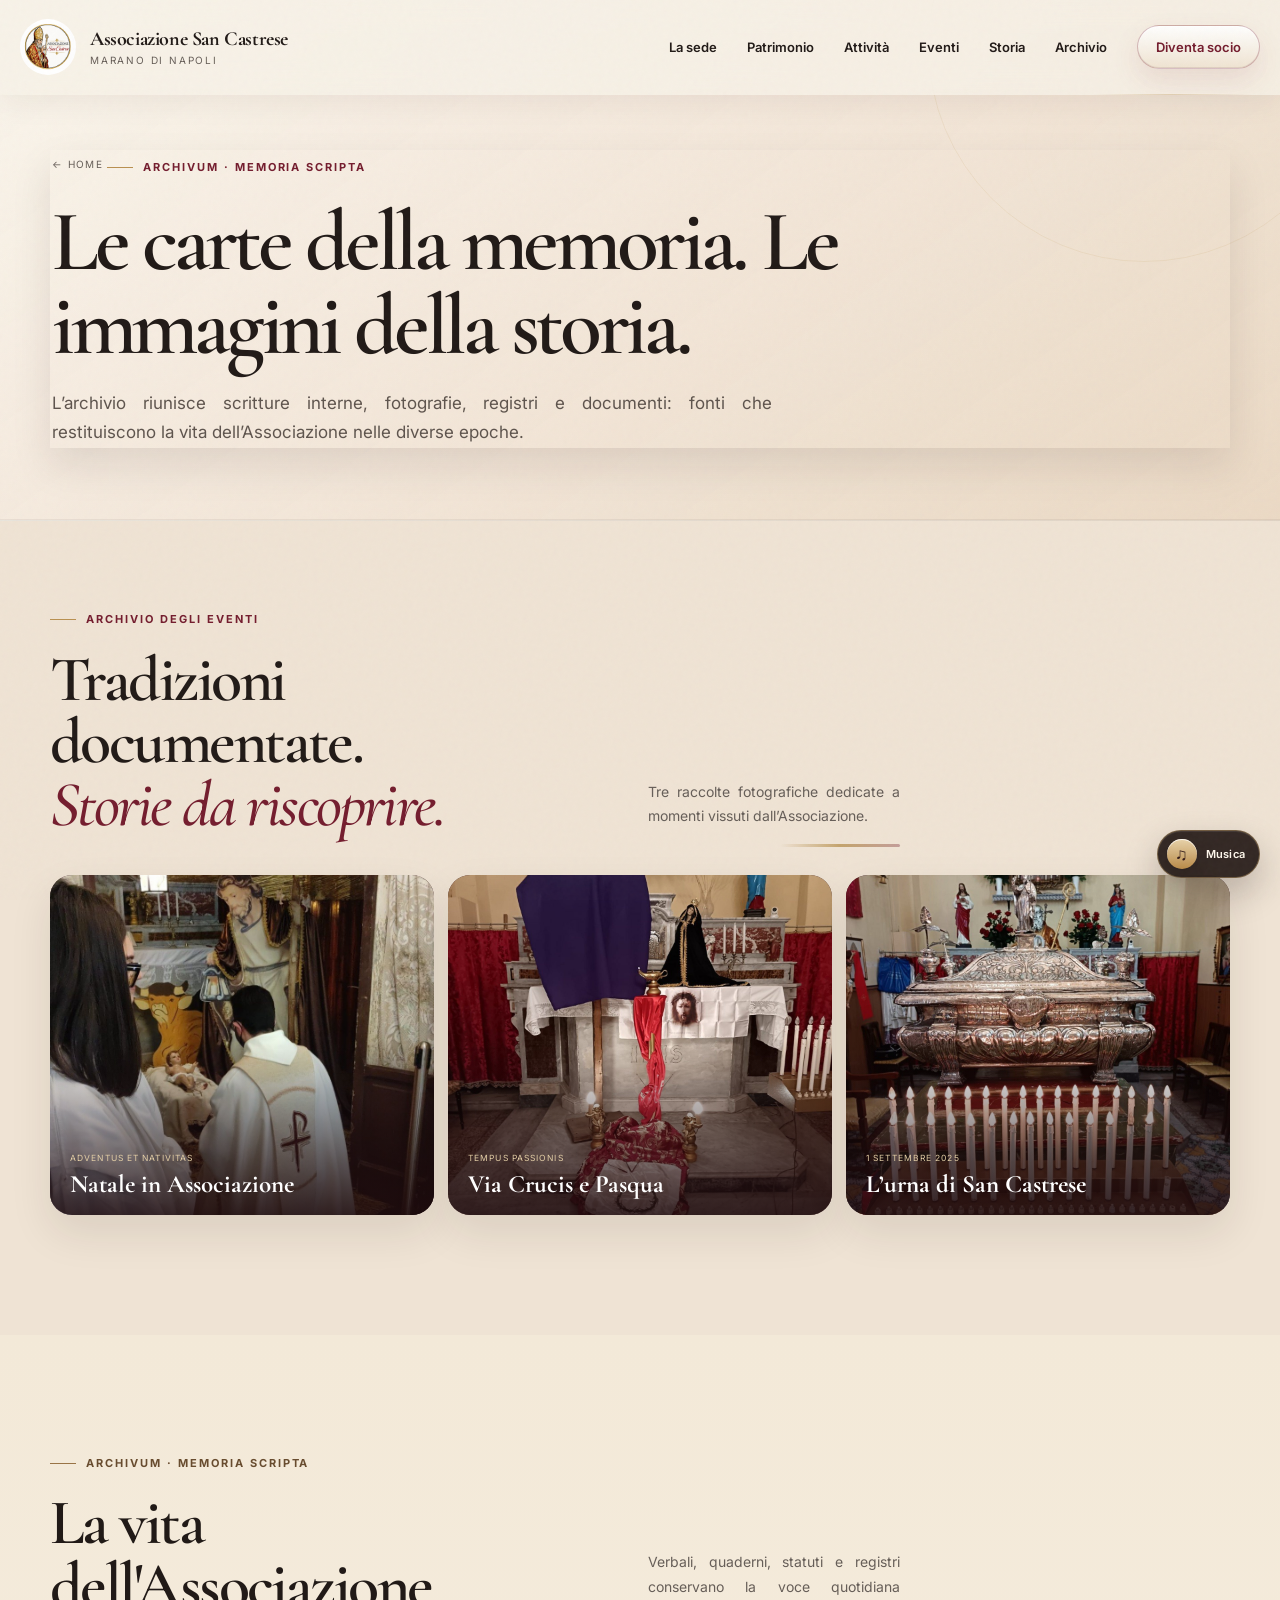
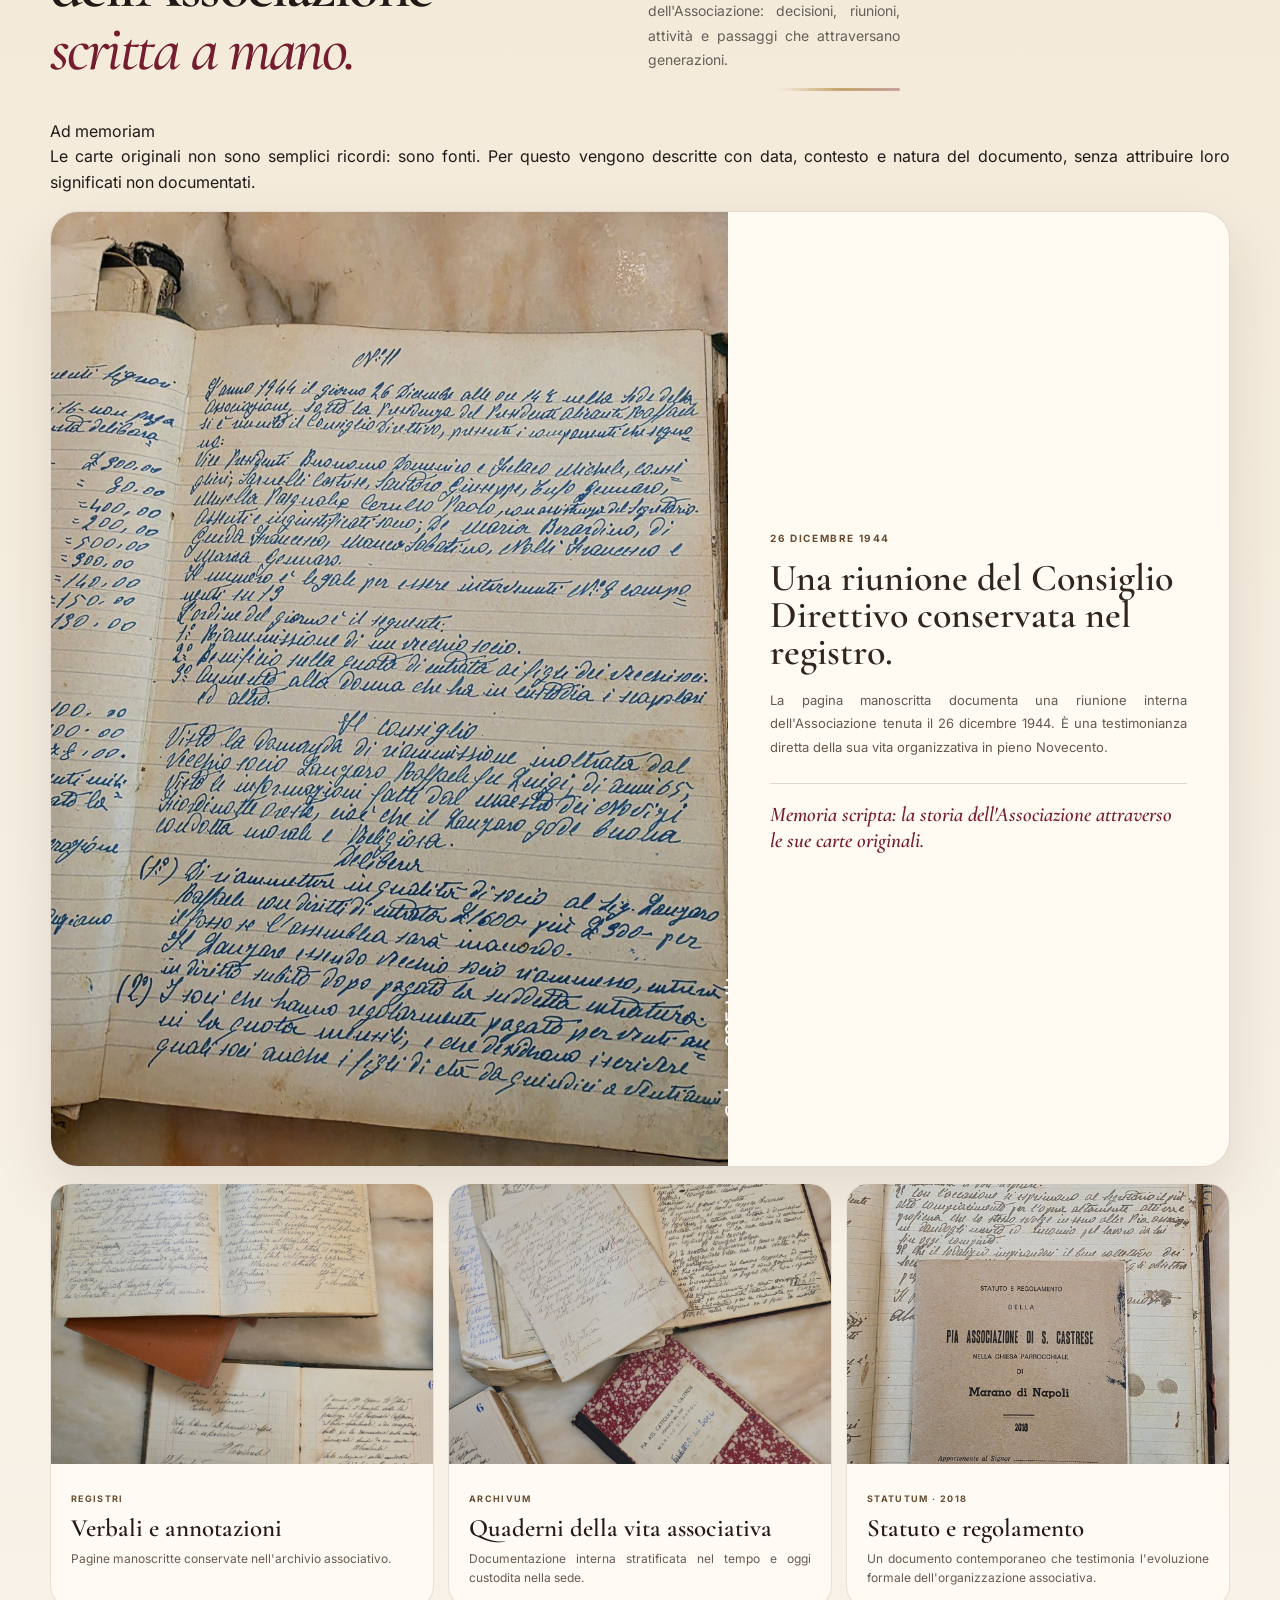
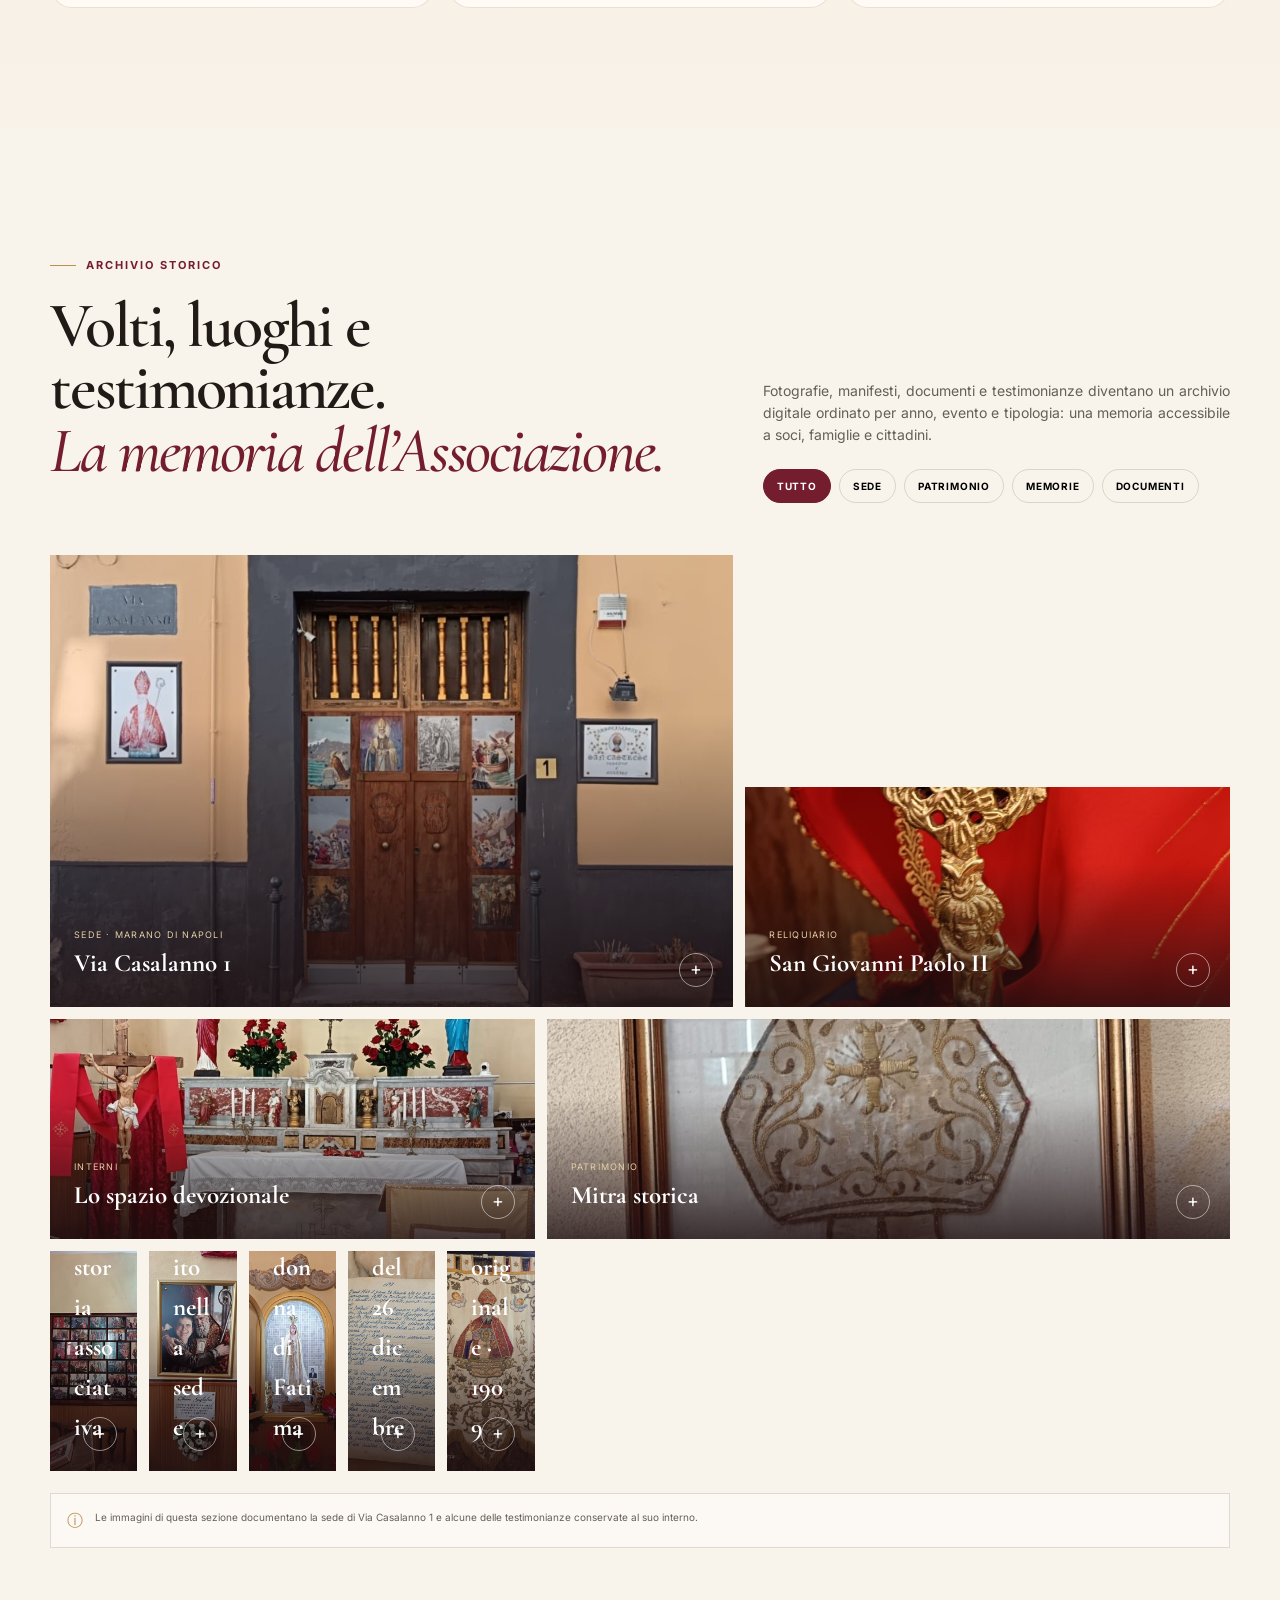
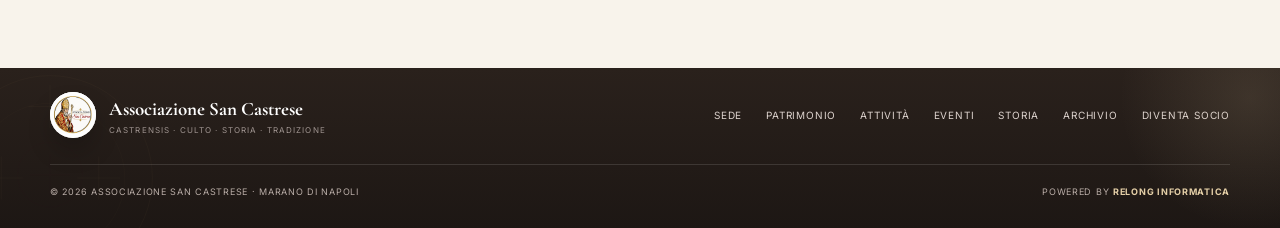
==== commit 92a256e7: "Add files via upload" ====
--- a/archivio.html
+++ b/archivio.html
@@ -9,25 +9,25 @@
   <meta name="apple-mobile-web-app-capable" content="yes" />
   <meta name="apple-mobile-web-app-title" content="San Castrese" />
   <meta name="apple-mobile-web-app-status-bar-style" content="black" />
-  <link rel="manifest" href="manifest.webmanifest?v=5.9.9" />
-  <link rel="apple-touch-icon" sizes="180x180" href="assets/apple-touch-icon-180.png?v=5.9.9" />
+  <link rel="manifest" href="manifest.webmanifest?v=6.1.0" />
+  <link rel="apple-touch-icon" sizes="180x180" href="assets/apple-touch-icon-180.png?v=6.1.0" />
 <meta name="description" content="Associazione San Castrese di Via Casalanno 1, Marano di Napoli. Sede, patrimonio, attività, storia, archivio e partecipazione." />
   <meta property="og:title" content="Associazione San Castrese — Marano di Napoli" />
   <meta property="og:description" content="Via Casalanno 1 · Dal 1909 · Memoria, patrimonio, attività e tradizione." />
   <meta property="og:type" content="website" />
   <title>Archivio | Associazione San Castrese</title>
-  <link rel="icon" type="image/png" sizes="512x512" href="assets/favicon-san-castrese-3d.png?v=5.9.9" />
+  <link rel="icon" type="image/png" sizes="512x512" href="assets/favicon-san-castrese-3d.png?v=6.1.0" />
   <link rel="preconnect" href="https://fonts.googleapis.com">
   <link rel="preconnect" href="https://fonts.gstatic.com" crossorigin>
   <link href="https://fonts.googleapis.com/css2?family=Cormorant+Garamond:wght@500;600;700&family=Inter:wght@400;500;600;700&display=swap" rel="stylesheet">
-  <link rel="stylesheet" href="styles-610.css?v=6.1.0" />
+  <link rel="stylesheet" href="styles.css?v=6.1.0" />
 </head>
 <body>
   <a class="skip-link" href="#contenuto">Vai al contenuto</a>
   <header class="site-header" id="top">
     <div class="nav-shell">
-      <a class="brand" href="index.html" aria-label="Associazione San Castrese, torna alla home">
-        <span class="brand-mark" aria-hidden="true"><img src="assets/logo-san-castrese-3d.png?v=5.9.9" alt="" /></span>
+      <a class="brand" href="home.html" aria-label="Associazione San Castrese, torna alla home">
+        <span class="brand-mark" aria-hidden="true"><img src="assets/logo-san-castrese-3d.png?v=6.1.0" alt="" /></span>
         <span class="brand-copy"><strong>Associazione San Castrese</strong><small>Marano di Napoli</small></span>
       </a>
       <button class="menu-toggle" type="button" aria-expanded="false" aria-controls="main-nav" aria-label="Apri menu"><span></span><span></span></button>
@@ -35,6 +35,7 @@
         <a href="sede.html">La sede</a>
         <a href="patrimonio.html">Patrimonio</a>
         <a href="attivita.html">Attività</a>
+        <a href="eventi.html">Eventi</a>
         <a href="storia.html">Storia</a>
         <a href="archivio.html">Archivio</a>
         <a href="partecipa.html" class="nav-cta">Diventa socio</a>
@@ -44,10 +45,10 @@
   <main id="contenuto">
     <section class="page-hero">
       <div class="container page-hero-inner reveal">
-        <a class="page-back" href="index.html">← Home</a>
-        <span class="eyebrow"><i></i>Memoria Castrensis · Archivio storico</span>
-        <h1>Archivio fotografico e testimonianze.</h1>
-        <p>Fotografie, documenti e testimonianze organizzati per trasformare il passato in un patrimonio accessibile.</p>
+        <a class="page-back" href="home.html">← Home</a>
+        <span class="eyebrow"><i></i>Archivum · Memoria scripta</span>
+        <h1>Le carte della memoria. Le immagini della storia.</h1>
+        <p>L’archivio riunisce scritture interne, fotografie, registri e documenti: fonti che restituiscono la vita dell’Associazione nelle diverse epoche.</p>
       </div>
     </section>
 <section class="event-archive-strip section">
@@ -68,6 +69,7 @@
       <h2>La vita dell'Associazione<br><em>scritta a mano.</em></h2>
       <p>Verbali, quaderni, statuti e registri conservano la voce quotidiana dell'Associazione: decisioni, riunioni, attività e passaggi che attraversano generazioni.</p>
     </div>
+    <div class="archive-seal-note reveal"><span>Ad memoriam</span><p>Le carte originali non sono semplici ricordi: sono fonti. Per questo vengono descritte con data, contesto e natura del documento, senza attribuire loro significati non documentati.</p></div>
     <article class="manuscript-feature reveal">
       <figure><img src="assets/history/verbale-26-dicembre-1944.jpg" alt="Verbale manoscritto della riunione del Consiglio Direttivo del 26 dicembre 1944" loading="lazy"></figure>
       <div class="manuscript-copy">
@@ -118,8 +120,7 @@
 <div class="source-note reveal"><span aria-hidden="true">ⓘ</span><p>Le immagini di questa sezione documentano la sede di Via Casalanno 1 e alcune delle testimonianze conservate al suo interno.</p></div>
 </div>
 </section>
-  <section class="memory-banner" aria-label="Tradizione Castrensis"><div class="memory-scroll"><div class="memory-inscription"><span>Tradizione Castrensis</span><h2>Custodire la memoria significa <em>renderla viva nel tempo.</em></h2></div></div></section>
-</main>
+  </main>
   <nav class="mobile-cta" aria-label="Azioni rapide">
     <a href="https://www.google.com/maps/dir/?api=1&amp;destination=Via%20Casalanno%201%2C%2080016%20Marano%20di%20Napoli%20NA" rel="noopener" target="_blank"><span>⌖</span>Portami in Associazione</a>
     <a href="partecipa.html"><span>+</span>Diventa socio</a>
@@ -127,11 +128,12 @@
   <footer class="site-footer">
     <div class="container footer-top">
       <div class="footer-brand">
-        <span class="brand-mark small" aria-hidden="true"><img src="assets/logo-san-castrese-3d.png?v=5.9.9" alt="" /></span>
+        <span class="brand-mark small" aria-hidden="true"><img src="assets/logo-san-castrese-3d.png?v=6.1.0" alt="" /></span>
         <div><strong>Associazione San Castrese</strong><small>Castrensis · Culto · Storia · Tradizione</small></div>
       </div>
       <nav aria-label="Link footer">
-        <a href="sede.html">Sede</a><a href="patrimonio.html">Patrimonio</a><a href="attivita.html">Attività</a><a href="storia.html">Storia</a><a href="archivio.html">Archivio</a><a href="partecipa.html">Diventa socio</a>
+        <a href="sede.html">Sede</a><a href="patrimonio.html">Patrimonio</a><a href="attivita.html">Attività</a>
+        <a href="eventi.html">Eventi</a><a href="storia.html">Storia</a><a href="archivio.html">Archivio</a><a href="partecipa.html">Diventa socio</a>
       </nav>
     </div>
     <div class="container footer-bottom">
@@ -144,5 +146,5 @@
     <div class="lightbox-image" id="lightbox-image"></div>
     <div class="lightbox-caption"><small id="lightbox-year"></small><strong id="lightbox-title"></strong><span>Archivio fotografico</span></div>
   </dialog>
-  <script src="script-600.js?v=6.1.0"></script>
+  <script src="script.js?v=6.1.0"></script>
 </body></html>
--- a/styles.css
+++ b/styles.css
@@ -0,0 +1,1333 @@
+:root{
+  --wine:#731c2b;
+  --wine-2:#8d2639;
+  --wine-dark:#4b101b;
+  --gold:#c2a067;
+  --gold-light:#e1c99f;
+  --cream:#f7f1e7;
+  --cream-2:#eee3d2;
+  --ink:#211b18;
+  --muted:#756d67;
+  --line:rgba(33,27,24,.14);
+  --white:#fffdf9;
+  --shadow:0 24px 70px rgba(32,17,16,.16);
+  --serif:"Cormorant Garamond", Georgia, serif;
+  --sans:"Inter", system-ui, sans-serif;
+}
+*{box-sizing:border-box}
+html{scroll-behavior:smooth}
+body{margin:0;font-family:var(--sans);background:var(--cream);color:var(--ink);line-height:1.6;overflow-x:hidden}
+body::before{content:"";position:fixed;inset:0;pointer-events:none;z-index:9999;opacity:.045;background-image:url("data:image/svg+xml,%3Csvg viewBox='0 0 200 200' xmlns='http://www.w3.org/2000/svg'%3E%3Cfilter id='n'%3E%3CfeTurbulence type='fractalNoise' baseFrequency='.9' numOctaves='4' stitchTiles='stitch'/%3E%3C/filter%3E%3Crect width='100%25' height='100%25' filter='url(%23n)' opacity='.6'/%3E%3C/svg%3E")}
+a{color:inherit;text-decoration:none}
+button{font:inherit}
+img{max-width:100%;display:block}
+.container{width:min(1180px,calc(100% - 48px));margin-inline:auto}
+.skip-link{position:fixed;top:10px;left:10px;transform:translateY(-140%);background:#fff;padding:10px 14px;z-index:10000;border-radius:8px}.skip-link:focus{transform:none}
+.site-header{position:fixed;top:0;left:0;right:0;z-index:1000;transition:.35s ease;border-bottom:1px solid transparent;background:rgba(247,241,231,.78);backdrop-filter:blur(14px)}
+.site-header.scrolled{background:rgba(247,241,231,.9);backdrop-filter:blur(18px);border-color:rgba(33,27,24,.09)}
+.nav-shell{height:94px;width:min(1280px,calc(100% - 48px));margin:auto;display:flex;align-items:center;justify-content:space-between}
+.brand{display:flex;align-items:center;gap:14px;z-index:2}
+.brand-mark{width:52px;height:52px;border:1px solid rgba(194,160,103,.9);border-radius:50%;display:block;position:relative;color:var(--wine);background:#fff;box-shadow:0 10px 26px rgba(60,34,22,.08);overflow:hidden;flex:0 0 52px}
+.brand-mark::before,.brand-mark::after{display:none}
+.brand-mark img{width:100%;height:100%;display:block;object-fit:cover;object-position:center 32%}
+.brand-mark span{display:none}
+.brand-copy{display:flex;flex-direction:column;line-height:1.1}.brand-copy strong{font-family:var(--serif);font-size:20px}.brand-copy small{font-size:10px;text-transform:uppercase;letter-spacing:.18em;color:var(--muted);margin-top:5px}
+.main-nav{display:flex;align-items:center;gap:30px;font-size:13px;font-weight:600}
+.main-nav a{position:relative}.main-nav a:not(.nav-cta)::after{content:"";position:absolute;left:0;bottom:-6px;width:0;height:1px;background:var(--wine);transition:.25s}.main-nav a:hover::after{width:100%}
+.nav-cta{border:1px solid rgba(115,28,43,.28);padding:11px 18px;border-radius:999px;color:var(--wine)}
+.menu-toggle{display:none;border:0;background:transparent;width:44px;height:44px;position:relative;z-index:3}.menu-toggle span{position:absolute;width:24px;height:1.5px;background:var(--ink);left:10px;transition:.3s}.menu-toggle span:first-child{top:17px}.menu-toggle span:last-child{top:25px}.menu-toggle[aria-expanded="true"] span:first-child{transform:rotate(45deg);top:21px}.menu-toggle[aria-expanded="true"] span:last-child{transform:rotate(-45deg);top:21px}
+.hero{min-height:100svh;position:relative;display:flex;align-items:center;padding:135px 0 82px;background:
+  linear-gradient(90deg,rgba(247,241,231,.99) 0%,rgba(247,241,231,.97) 34%,rgba(247,241,231,.82) 48%,rgba(247,241,231,.30) 67%,rgba(34,20,20,.10) 100%),
+  url("assets/sfondo-san-castrese.jpg") 90% 43%/auto 118% no-repeat,
+  #e8ded2;overflow:hidden}
+.hero::after{content:"";position:absolute;right:-12vw;top:-22vh;width:62vw;height:145vh;border:1px solid rgba(115,28,43,.08);border-radius:50%;transform:rotate(17deg)}
+.hero-orb{position:absolute;border-radius:50%;filter:blur(1px)}.hero-orb-a{width:390px;height:390px;background:rgba(194,160,103,.12);left:-150px;top:8%}.hero-orb-b{width:280px;height:280px;background:rgba(115,28,43,.07);right:30%;bottom:-80px}
+.hero-grid{display:block;position:relative;z-index:2}.hero-copy{max-width:720px}
+.eyebrow{display:inline-flex;align-items:center;gap:10px;font-size:11px;font-weight:700;letter-spacing:.18em;text-transform:uppercase;color:var(--wine);margin-bottom:20px}.eyebrow i{width:26px;height:1px;background:var(--gold)}.eyebrow.dark{color:var(--ink)}.eyebrow.light{color:var(--gold-light)}
+h1,h2,h3,p{margin-top:0}h1,h2,h3{font-family:var(--serif);font-weight:600;line-height:.98}
+h1{font-size:clamp(56px,6vw,92px);letter-spacing:-.045em;margin-bottom:26px;max-width:850px}h1 em,h2 em{font-weight:500;color:var(--wine);font-style:italic}
+.hero-copy>p{font-size:17px;max-width:650px;color:#5f554e;margin-bottom:32px;line-height:1.75}
+.hero-actions{display:flex;gap:12px;flex-wrap:wrap}.btn{display:inline-flex;align-items:center;justify-content:center;gap:12px;min-height:50px;padding:0 22px;border-radius:4px;font-size:13px;font-weight:700;transition:.25s ease;border:1px solid transparent}.btn:hover{transform:translateY(-2px)}.btn-primary{background:var(--wine);color:white;box-shadow:0 14px 35px rgba(115,28,43,.22)}.btn-ghost{border-color:rgba(33,27,24,.2);background:rgba(255,255,255,.24)}.btn-outline{border-color:var(--wine);color:var(--wine);margin-top:30px}.btn-gold{background:var(--gold);color:#24170d}.btn-light{border-color:rgba(255,255,255,.35);color:#fff}
+.hero-facts{display:grid;grid-template-columns:repeat(3,1fr);gap:14px;margin-top:48px;padding-top:24px;border-top:1px solid rgba(33,27,24,.12);max-width:690px}.hero-facts div{display:flex;flex-direction:column}.hero-facts strong{font-family:var(--serif);font-size:20px}.hero-facts span{font-size:10px;text-transform:uppercase;letter-spacing:.12em;color:var(--muted);margin-top:2px}
+.hero-visual{position:relative;min-height:620px}.hero-frame{position:absolute;inset:0 0 0 55px;border-radius:240px 240px 22px 22px;overflow:hidden;box-shadow:var(--shadow);background:#cbb8a5}.hero-photo{position:absolute;inset:0;background-size:cover;background-position:center 36%;transform:scale(1.02);transition:1.2s ease}.hero-frame:hover .hero-photo{transform:scale(1.06)}.hero-photo-overlay{position:absolute;inset:0;background:linear-gradient(to bottom,rgba(24,9,11,.02) 40%,rgba(24,9,11,.78) 100%)}.hero-caption{position:absolute;left:38px;right:38px;bottom:32px;color:#fff;display:flex;flex-direction:column}.caption-kicker{font-size:10px;text-transform:uppercase;letter-spacing:.18em;color:#ead6b4}.hero-caption strong{font-family:var(--serif);font-size:38px;line-height:1}.hero-caption small{font-size:9px;opacity:.68;margin-top:8px}.floating-seal{position:absolute;left:0;top:46%;width:124px;height:124px;border-radius:50%;background:var(--wine);color:#fff;display:grid;place-items:center;align-content:center;border:1px solid rgba(255,255,255,.28);box-shadow:0 16px 38px rgba(66,20,26,.3)}.floating-seal::before{content:"";position:absolute;inset:8px;border:1px solid rgba(194,160,103,.5);border-radius:50%}.floating-seal strong{font-family:var(--serif);font-size:34px;line-height:1}.floating-seal span{font-size:7px;letter-spacing:.22em;color:var(--gold-light)}
+.scroll-cue{position:absolute;bottom:24px;left:50%;transform:translateX(-50%);display:flex;gap:8px;align-items:center;font-size:9px;text-transform:uppercase;letter-spacing:.2em;color:var(--muted);z-index:4}.scroll-cue span{width:1px;height:28px;background:var(--gold);display:block}
+.manifesto{padding:100px 0;background:var(--wine);color:#fff}.manifesto-grid{display:grid;grid-template-columns:70px 1fr .6fr;gap:48px;align-items:start}.section-number{font-family:var(--serif);font-size:22px;color:var(--gold)}.manifesto h2,.section-head h2,.association h2,.feature-copy h2,.territory h2,.contact h2,.archive-top h2{font-size:clamp(44px,5vw,70px);letter-spacing:-.035em;margin-bottom:20px}.manifesto h2 em{color:var(--gold-light)}.manifesto .lead{font-size:20px;max-width:700px;color:#f1e6dc}.manifesto-note{border-left:1px solid rgba(255,255,255,.18);padding-left:34px;margin-top:44px;color:#dfcfd0}.manifesto-note p{font-size:14px}.text-link{font-size:12px;text-transform:uppercase;letter-spacing:.11em;color:var(--gold-light);display:inline-flex;gap:10px;align-items:center;margin-top:14px}
+.section{padding:120px 0}.section-head{display:grid;grid-template-columns:1fr .45fr;gap:70px;align-items:end;margin-bottom:68px}.section-head>p{color:var(--muted);font-size:14px;line-height:1.8;margin-bottom:9px}.section-head.light h2{color:#fff}.section-head.light h2 em{color:var(--gold-light)}.section-head.light>p{color:#d6c6c5}
+.story{background:#211a17;color:#fff}.story .section-head h2 em{color:var(--gold-light)}.story .section-head>p{color:#bdb4af}.story .eyebrow{color:var(--gold-light)}
+.timeline{position:relative;margin-top:36px}.timeline::before{content:"";position:absolute;left:178px;top:8px;bottom:8px;width:1px;background:rgba(194,160,103,.26)}.timeline-item{display:grid;grid-template-columns:145px 65px 1fr;align-items:start;min-height:170px}.timeline-year{font-family:var(--serif);font-size:24px;color:var(--gold-light);text-align:right;padding-top:13px}.timeline-dot{width:11px;height:11px;border-radius:50%;background:var(--gold);margin:21px auto 0;position:relative;box-shadow:0 0 0 8px #211a17}.timeline-card{padding:8px 0 42px 20px;max-width:720px}.timeline-tag{font-size:9px;letter-spacing:.18em;text-transform:uppercase;color:var(--gold);font-weight:700}.timeline-card h3{font-size:34px;margin:6px 0 10px}.timeline-card p{color:#aaa09a;font-size:14px;max-width:650px}.timeline-item.featured .timeline-card{padding:22px 28px 28px;background:rgba(115,28,43,.35);border:1px solid rgba(194,160,103,.25);border-radius:4px}.timeline-item.featured .timeline-dot{background:#fff}.timeline-item.featured .timeline-year{color:#fff}
+.association{background:var(--cream)}.association-grid{display:grid;grid-template-columns:.9fr 1.1fr;gap:95px;align-items:center}.photo-stack{position:relative;min-height:650px}.photo-card{margin:0;background:#ddd;box-shadow:var(--shadow);position:absolute;overflow:hidden}.photo-card-main{inset:10px 72px 68px 0}.photo-card img{width:100%;height:100%;object-fit:cover}.photo-card figcaption{position:absolute;left:22px;bottom:22px;z-index:3;max-width:calc(100% - 210px);background:rgba(34,24,20,.72);color:white;padding:8px 11px;font-size:9px;letter-spacing:.12em;text-transform:uppercase;backdrop-filter:blur(8px)}.img-fallback{display:block;width:100%;height:100%;background:linear-gradient(145deg,#8c6c5c,#4c242c)}.quote-card{position:absolute;right:-12px;bottom:-28px;z-index:2;width:260px;background:var(--wine);color:#fff;padding:26px 24px 24px;box-shadow:0 18px 42px rgba(50,12,20,.25)}.quote-card>span{font-family:var(--serif);font-size:56px;line-height:.7;color:var(--gold)}.quote-card p{font-family:var(--serif);font-size:20px;line-height:1.2;margin:4px 0 0}.association-copy>.lead{font-size:19px;color:#4d443f}.association-copy>p:not(.lead){color:var(--muted);font-size:14px}.values-grid{display:grid;grid-template-columns:1fr 1fr;border-top:1px solid var(--line);border-left:1px solid var(--line);margin-top:34px}.values-grid>div{padding:20px;border-right:1px solid var(--line);border-bottom:1px solid var(--line);display:grid;grid-template-columns:32px 1fr}.values-grid span{font-size:9px;color:var(--gold);font-weight:700;grid-row:1/3}.values-grid strong{font-family:var(--serif);font-size:22px;line-height:1}.values-grid small{font-size:11px;color:var(--muted);margin-top:6px}
+.traditions{background:var(--wine-dark);color:#fff}.tradition-cards{display:grid;grid-template-columns:1fr 1fr;gap:18px}.tradition-card{display:grid;grid-template-columns:112px 1fr;gap:30px;padding:38px;border:1px solid rgba(255,255,255,.14);background:rgba(255,255,255,.035);transition:.3s}.tradition-card:hover{transform:translateY(-4px);background:rgba(255,255,255,.06);border-color:rgba(194,160,103,.42)}.date-badge{width:96px;height:108px;border:1px solid rgba(194,160,103,.6);display:flex;flex-direction:column;align-items:center;justify-content:center;color:var(--gold-light)}.date-badge strong{font-family:var(--serif);font-size:44px;line-height:.8}.date-badge span{font-size:9px;letter-spacing:.2em;margin-top:10px}.card-kicker{font-size:9px;letter-spacing:.17em;text-transform:uppercase;color:var(--gold)}.tradition-card h3{font-size:32px;margin:6px 0 12px}.tradition-card p{font-size:13px;color:#cdbfc0}.tradition-card a{font-size:10px;text-transform:uppercase;letter-spacing:.13em;color:var(--gold-light)}.tradition-strip{display:grid;grid-template-columns:repeat(4,1fr);margin-top:60px;border-top:1px solid rgba(255,255,255,.15);border-bottom:1px solid rgba(255,255,255,.15)}.tradition-strip>div{display:grid;grid-template-columns:35px 1fr;gap:12px;padding:24px 18px;border-right:1px solid rgba(255,255,255,.12)}.tradition-strip>div:last-child{border-right:0}.tradition-strip span{font-family:var(--serif);color:var(--gold);font-size:19px}.tradition-strip p{font-size:11px;text-transform:uppercase;letter-spacing:.08em;margin:0;color:#d9cbcb}
+.archive{background:#f8f3eb}.archive-top{display:grid;grid-template-columns:1fr .75fr;gap:90px;align-items:end;margin-bottom:52px}.archive-intro p{font-size:14px;color:var(--muted)}.filter-pills{display:flex;flex-wrap:wrap;gap:8px;margin-top:22px}.filter-pills button{border:1px solid var(--line);background:transparent;border-radius:999px;padding:8px 13px;font-size:10px;font-weight:700;text-transform:uppercase;letter-spacing:.08em;cursor:pointer}.filter-pills button.active{background:var(--wine);color:#fff;border-color:var(--wine)}
+.gallery-grid{display:grid;grid-template-columns:repeat(12,1fr);grid-auto-rows:220px;gap:12px}.gallery-item{position:relative;overflow:hidden;border:0;padding:0;background:#cbb8a5;cursor:pointer;text-align:left;color:#fff}.gallery-item:nth-child(1){grid-column:span 7;grid-row:span 2}.gallery-item:nth-child(2){grid-column:span 5}.gallery-item:nth-child(3){grid-column:span 5}.gallery-item:nth-child(4){grid-column:span 5}.gallery-item:nth-child(5){grid-column:span 7}.gallery-image{position:absolute;inset:0;background-size:cover;background-position:center;transition:.45s}.gallery-item:hover .gallery-image{transform:scale(1.04)}.gallery-overlay{position:absolute;inset:0;padding:24px;display:flex;flex-direction:column;justify-content:flex-end;background:linear-gradient(to top,rgba(29,14,16,.8),rgba(29,14,16,0) 65%)}.gallery-overlay small{font-size:9px;text-transform:uppercase;letter-spacing:.14em;color:var(--gold-light)}.gallery-overlay strong{font-family:var(--serif);font-size:25px;max-width:360px}.gallery-overlay i{position:absolute;right:20px;bottom:20px;width:34px;height:34px;border:1px solid rgba(255,255,255,.5);border-radius:50%;font-style:normal;display:grid;place-items:center;font-size:18px}.text-tile{padding:28px!important;background:var(--wine)!important;display:flex;flex-direction:column;justify-content:center}.text-tile .archive-count{font-family:var(--serif);font-size:30px;color:var(--gold-light)}.text-tile strong{font-family:var(--serif);font-size:25px;line-height:1.05;margin:7px 0}.text-tile p{font-size:12px;color:#dbc9cb}.text-tile a{font-size:9px;text-transform:uppercase;letter-spacing:.11em;color:var(--gold-light)}.source-note{display:flex;gap:12px;align-items:flex-start;margin-top:22px;padding:14px 16px;border:1px solid var(--line);background:rgba(255,255,255,.45)}.source-note span{color:var(--gold)}.source-note p{font-size:10px;color:var(--muted);margin:1px 0 0}
+.feature-story{background:linear-gradient(115deg,#291518 0%,#4b101b 62%,#6f1c2a 100%);color:white;position:relative;overflow:hidden}.feature-story::after{content:"848";position:absolute;right:-20px;bottom:-105px;font-family:var(--serif);font-size:310px;line-height:1;color:rgba(255,255,255,.035)}.feature-grid{display:grid;grid-template-columns:.6fr 1.4fr;gap:110px;position:relative;z-index:2}.feature-meta{display:flex;flex-direction:column}.feature-number{font-family:var(--serif);font-size:150px;line-height:.75;color:var(--gold-light);letter-spacing:-.07em;margin-top:42px}.feature-meta small{font-family:var(--serif);font-size:28px;color:var(--gold);font-style:italic}.feature-copy h2 em{color:var(--gold-light)}.feature-copy>p{max-width:650px;color:#d8cacc}.feature-copy blockquote{margin:34px 0;padding:24px 0 24px 28px;border-left:1px solid var(--gold);font-family:var(--serif);font-size:28px;line-height:1.2;color:#f0dfcf;max-width:640px}
+.events{background:var(--cream)}.event-list{border-top:1px solid var(--line)}.event-row{display:grid;grid-template-columns:120px 1fr 50px;gap:30px;align-items:center;padding:28px 10px;border-bottom:1px solid var(--line);transition:.25s}.event-row:hover{background:rgba(255,255,255,.45);padding-left:22px}.event-date{display:flex;flex-direction:column;align-items:center;border-right:1px solid var(--line)}.event-date strong{font-family:var(--serif);font-size:36px;line-height:1;color:var(--wine)}.event-date span{font-size:8px;letter-spacing:.15em;color:var(--muted);margin-top:5px}.event-copy small{font-size:9px;text-transform:uppercase;letter-spacing:.13em;color:var(--gold)}.event-copy h3{font-size:27px;margin:3px 0 4px}.event-copy p{font-size:12px;color:var(--muted);margin:0}.event-row>a{width:40px;height:40px;border:1px solid var(--line);border-radius:50%;display:grid;place-items:center}.event-row.highlight{background:rgba(115,28,43,.045)}
+.territory{background:#efe4d5}.territory-grid{display:grid;grid-template-columns:.9fr 1.1fr;gap:80px;align-items:center}.territory-copy>p{font-size:14px;color:var(--muted);max-width:520px}.place-list{margin-top:34px;border-top:1px solid var(--line)}.place-list button{width:100%;border:0;border-bottom:1px solid var(--line);background:transparent;text-align:left;padding:15px 2px;font-size:13px;font-weight:700;display:flex;justify-content:space-between;cursor:pointer;color:var(--ink)}.place-list button span{font-size:9px;text-transform:uppercase;letter-spacing:.12em;color:var(--muted);font-weight:500}.place-list button.active{color:var(--wine)}.map-art{position:relative;background:#e6d8c6;min-height:570px;border-radius:50% 50% 10px 10px;overflow:hidden;display:grid;place-items:center}.map-art svg{width:92%;height:auto}.coast{fill:rgba(255,253,249,.55);stroke:#c6b196;stroke-width:1.4}.map-line{fill:none;stroke:var(--gold);stroke-width:1.5;stroke-dasharray:5 7}.pin circle:first-child{fill:#e5d4be;stroke:var(--wine);stroke-width:1}.pin circle:nth-child(2){fill:var(--wine)}.pin text{text-anchor:middle;font-family:var(--sans);font-size:9px;font-weight:700;letter-spacing:1.1px;fill:#55463e}.pin-marano circle:first-child{fill:var(--wine);stroke:var(--wine)}.pin-marano circle:nth-child(2){fill:var(--gold-light)}.pin-marano text{fill:var(--wine);font-size:11px}.pin{transition:.25s;transform-box:fill-box;transform-origin:center}.pin.active{filter:drop-shadow(0 5px 10px rgba(115,28,43,.25))}.map-label{position:absolute;left:38px;bottom:35px;display:flex;flex-direction:column}.map-label span{font-size:9px;text-transform:uppercase;letter-spacing:.15em;color:var(--wine)}.map-label strong{font-family:var(--serif);font-size:25px}
+.contact{background:var(--ink);color:white;padding-bottom:72px}.contact-shell{background:var(--wine);padding:66px;display:grid;grid-template-columns:1fr 360px;gap:75px;align-items:center;position:relative;overflow:hidden}.contact-shell::before{content:"";position:absolute;width:380px;height:380px;border:1px solid rgba(255,255,255,.09);border-radius:50%;left:-160px;bottom:-230px}.contact h2 em{color:var(--gold-light)}.contact-copy>p{max-width:640px;color:#dbcacc}.contact-actions{display:flex;gap:10px;flex-wrap:wrap;margin-top:28px}.contact-card{background:#fff;color:var(--ink);padding:34px;position:relative;min-height:280px}.contact-card-label{font-size:8px;text-transform:uppercase;letter-spacing:.17em;color:var(--gold);font-weight:700}.contact-card h3{font-size:31px;margin:6px 0 2px}.contact-card p{font-size:12px;color:var(--muted)}.contact-card hr{border:0;border-top:1px solid var(--line);margin:24px 0}.mini-seal{position:absolute;right:24px;bottom:18px;width:50px;height:50px;border:1px solid var(--gold);border-radius:50%;display:grid;place-items:center;font-family:var(--serif);font-size:18px;color:var(--wine)}
+.site-footer{background:var(--ink);color:white;padding:24px 0 28px}.footer-top{display:flex;justify-content:space-between;align-items:center;padding-bottom:26px;border-bottom:1px solid rgba(255,255,255,.12)}.footer-brand{display:flex;align-items:center;gap:13px}.brand-mark.small{width:42px;height:42px;flex-basis:42px;background:#fff;color:#fff}.footer-brand>div{display:flex;flex-direction:column}.footer-brand strong{font-family:var(--serif);font-size:19px}.footer-brand small{font-size:8px;text-transform:uppercase;letter-spacing:.14em;color:#9f9490}.footer-top nav{display:flex;gap:24px;font-size:10px;text-transform:uppercase;letter-spacing:.08em;color:#c9c0bb}.footer-bottom{display:flex;justify-content:space-between;gap:20px;padding-top:20px;color:#877d78;font-size:9px;text-transform:uppercase;letter-spacing:.08em}.footer-bottom p{margin:0}
+.lightbox{border:0;padding:0;width:min(900px,92vw);height:min(760px,88vh);background:#171210;color:white;box-shadow:0 30px 120px rgba(0,0,0,.55)}.lightbox::backdrop{background:rgba(15,8,8,.8);backdrop-filter:blur(8px)}.lightbox-close{position:absolute;z-index:3;right:14px;top:12px;width:42px;height:42px;border:1px solid rgba(255,255,255,.4);border-radius:50%;background:rgba(0,0,0,.2);color:white;font-size:26px;cursor:pointer}.lightbox-image{height:calc(100% - 95px);background-size:cover;background-position:center;background-color:#44302d}.lightbox-caption{height:95px;padding:18px 24px;display:grid;grid-template-columns:100px 1fr auto;align-items:center}.lightbox-caption small{font-size:10px;color:var(--gold)}.lightbox-caption strong{font-family:var(--serif);font-size:25px}.lightbox-caption span{font-size:9px;text-transform:uppercase;letter-spacing:.11em;color:#817873}
+.reveal{opacity:0;transform:translateY(28px);transition:opacity .8s ease,transform .8s ease}.reveal.visible{opacity:1;transform:none}.reveal-delay{transition-delay:.12s}
+@media(max-width:980px){
+  .nav-shell{height:78px}.menu-toggle{display:block}.main-nav{position:fixed;inset:0;background:var(--cream);flex-direction:column;justify-content:center;font-family:var(--serif);font-size:34px;gap:18px;opacity:0;visibility:hidden;transform:translateY(-15px);transition:.3s}.main-nav.open{opacity:1;visibility:visible;transform:none}.nav-cta{font-family:var(--sans);font-size:13px;margin-top:12px}.hero{padding-top:110px;min-height:auto}.hero-grid,.association-grid,.territory-grid{grid-template-columns:1fr;gap:55px}.hero-visual{min-height:620px;max-width:620px;width:100%;margin:auto}.hero-frame{inset:0 28px 0 50px}.manifesto-grid{grid-template-columns:50px 1fr}.manifesto-note{grid-column:2}.section-head,.archive-top,.feature-grid,.contact-shell{grid-template-columns:1fr;gap:34px}.section-head>p{max-width:650px}.association-grid{gap:75px}.photo-stack{max-width:620px;width:100%;margin:auto}.tradition-cards{grid-template-columns:1fr}.gallery-grid{grid-template-columns:repeat(2,1fr);grid-auto-rows:270px}.gallery-item:nth-child(n){grid-column:auto;grid-row:auto}.gallery-item:nth-child(1){grid-column:span 2}.gallery-item:nth-child(5){grid-column:span 2}.feature-meta{flex-direction:row;align-items:flex-end;gap:12px}.feature-number{font-size:105px;margin-top:12px}.contact-shell{padding:48px}.contact-card{max-width:560px}.footer-top{align-items:flex-start}.footer-top nav{flex-wrap:wrap;justify-content:flex-end}}
+@media(max-width:680px){
+  .container,.nav-shell{width:min(100% - 28px,1180px)}.brand-copy strong{font-size:17px}.brand-copy small{font-size:8px}.brand-mark{width:44px;height:44px}.section{padding:82px 0}.hero{padding:100px 0 70px}.hero-grid{gap:42px}.hero-copy h1{font-size:50px}.hero-copy>p{font-size:15px}.hero-actions{display:grid;grid-template-columns:1fr}.hero-facts{gap:8px}.hero-facts strong{font-size:17px}.hero-facts span{font-size:8px}.hero-visual{min-height:480px}.hero-frame{inset:0 10px 0 28px;border-radius:170px 170px 15px 15px}.floating-seal{width:92px;height:92px;left:2px}.floating-seal strong{font-size:26px}.hero-caption{left:24px;right:24px;bottom:22px}.hero-caption strong{font-size:30px}.scroll-cue{display:none}.manifesto{padding:75px 0}.manifesto-grid{grid-template-columns:1fr;gap:18px}.section-number{display:none}.manifesto-note{grid-column:auto;margin-top:5px;padding-left:20px}.manifesto h2,.section-head h2,.association h2,.feature-copy h2,.territory h2,.contact h2,.archive-top h2{font-size:44px}.section-head{margin-bottom:42px}.timeline::before{left:9px}.timeline-item{grid-template-columns:25px 1fr;min-height:auto;padding-bottom:40px}.timeline-year{grid-column:2;text-align:left;padding:0 0 3px;font-size:19px}.timeline-dot{grid-column:1;grid-row:1/3;margin:8px 0 0 4px}.timeline-card{grid-column:2;padding:0 0 0 8px}.timeline-card h3{font-size:29px}.timeline-item.featured .timeline-card{padding:20px}.photo-stack{min-height:535px}.photo-card-main{right:36px}.quote-card{right:0;bottom:0;width:225px;padding:20px}.values-grid{grid-template-columns:1fr}.tradition-card{grid-template-columns:1fr;padding:25px}.date-badge{width:78px;height:86px}.date-badge strong{font-size:37px}.tradition-strip{grid-template-columns:1fr 1fr}.tradition-strip>div:nth-child(2){border-right:0}.gallery-grid{grid-template-columns:1fr;grid-auto-rows:260px}.gallery-item:nth-child(n){grid-column:auto}.archive-top{margin-bottom:35px}.feature-number{font-size:92px}.feature-copy blockquote{font-size:24px}.event-row{grid-template-columns:68px 1fr 38px;gap:14px;padding:22px 0}.event-date strong{font-size:27px}.event-copy h3{font-size:23px}.map-art{min-height:420px}.contact{padding-bottom:0}.contact-shell{width:100%;padding:54px 22px}.contact-actions{display:grid}.footer-top{flex-direction:column;gap:26px}.footer-top nav{justify-content:flex-start;gap:16px}.footer-bottom{flex-direction:column}.lightbox{height:72vh}.lightbox-image{height:calc(100% - 120px)}.lightbox-caption{height:120px;grid-template-columns:1fr}.lightbox-caption span{display:none}}
+@media(prefers-reduced-motion:reduce){html{scroll-behavior:auto}.reveal{opacity:1;transform:none;transition:none}.hero-photo,.gallery-image,.btn,.tradition-card{transition:none}}
+
+
+/* V1.1 — responsive hardening + permanent ReLong credit */
+.powered-by a{color:var(--gold-light);font-weight:700;transition:opacity .2s ease}
+.powered-by a:hover{opacity:.78}
+
+@media(max-width:980px){
+  .site-header{background:rgba(247,241,231,.92);backdrop-filter:blur(18px);border-bottom:1px solid rgba(33,27,24,.08)}
+  .main-nav{z-index:1;padding:92px 28px 42px;overflow-y:auto;overscroll-behavior:contain}
+  .main-nav a{width:min(420px,100%);text-align:center;padding:8px 12px}
+  .main-nav .nav-cta{padding:13px 22px}
+  .hero-grid,.association-grid,.territory-grid,.feature-grid,.contact-shell{min-width:0}
+  .hero-copy,.association-copy,.territory-copy,.feature-copy,.contact-copy{min-width:0}
+  .gallery-item,.tradition-card,.event-row{min-width:0}
+}
+
+@media(max-width:680px){
+  html{scroll-padding-top:78px}
+  body{font-size:15px}
+  .nav-shell{height:72px}
+  .brand{gap:10px;max-width:calc(100% - 54px)}
+  .brand-copy{min-width:0}
+  .brand-copy strong{font-size:15px;white-space:nowrap;overflow:hidden;text-overflow:ellipsis}
+  .brand-copy small{letter-spacing:.12em}
+  .brand-mark{flex:0 0 42px;width:42px;height:42px}
+  .main-nav{font-size:32px;gap:12px;padding-top:88px}
+
+  .hero{padding:92px 0 56px}
+  .hero-copy h1{font-size:clamp(39px,12vw,50px);line-height:1.01;letter-spacing:-.035em}
+  .hero-copy h1 br{display:none}
+  .hero-copy>p{line-height:1.65;margin-bottom:26px}
+  .hero-actions .btn{width:100%;min-height:52px}
+  .hero-facts{grid-template-columns:1fr;gap:0;margin-top:34px;padding-top:0;border-top:0}
+  .hero-facts div{padding:13px 0;border-top:1px solid rgba(33,27,24,.12)}
+  .hero-facts strong{font-size:19px}
+  .hero-facts span{font-size:9px;margin-top:1px}
+  .hero-visual{min-height:430px}
+  .hero-frame{inset:0 4px 0 22px;border-radius:150px 150px 14px 14px}
+  .floating-seal{width:82px;height:82px;left:0;top:47%}
+  .floating-seal strong{font-size:23px}
+  .floating-seal span{font-size:6px}
+  .hero-caption{left:20px;right:18px;bottom:18px}
+  .hero-caption strong{font-size:28px}
+  .hero-caption small{max-width:240px;line-height:1.35}
+
+  .manifesto h2,.section-head h2,.association h2,.feature-copy h2,.territory h2,.contact h2,.archive-top h2{font-size:clamp(38px,11.5vw,44px);line-height:1.01}
+  .manifesto h2 br,.section-head h2 br,.association h2 br,.feature-copy h2 br,.territory h2 br,.contact h2 br,.archive-top h2 br{display:none}
+  .manifesto .lead,.association-copy>.lead{font-size:17px}
+
+  .timeline-item{grid-template-columns:22px minmax(0,1fr)}
+  .timeline::before{left:8px}
+  .timeline-card{min-width:0;padding-left:10px}
+  .timeline-card h3{font-size:27px;line-height:1.03}
+  .timeline-card p{font-size:13px;line-height:1.65}
+  .timeline-item.featured .timeline-card{padding:18px}
+
+  .photo-stack{min-height:470px}
+  .photo-card-main{inset:0 22px 58px 0}
+  .quote-card{width:min(220px,72vw);right:0;bottom:0;padding:18px}
+  .quote-card p{font-size:18px}
+  .values-grid>div{padding:17px}
+
+  .tradition-card{gap:20px;padding:22px}
+  .tradition-card h3{font-size:29px;line-height:1.02}
+  .tradition-strip{grid-template-columns:1fr}
+  .tradition-strip>div{border-right:0!important}
+
+  .filter-pills{display:flex;overflow-x:auto;gap:8px;padding:2px 0 8px;scrollbar-width:none;-webkit-overflow-scrolling:touch}
+  .filter-pills::-webkit-scrollbar{display:none}
+  .filter-pills button{flex:0 0 auto;min-height:42px;padding-inline:15px}
+  .gallery-grid{gap:12px;grid-auto-rows:240px}
+  .gallery-item{border-radius:2px}
+
+  .event-row{grid-template-columns:58px minmax(0,1fr) 28px;gap:12px}
+  .event-copy h3{font-size:21px;line-height:1.05}
+  .event-copy p{font-size:12px}
+
+  .map-art{min-height:360px;border-radius:42% 42% 10px 10px}
+  .map-art svg{width:110%;max-width:none}
+  .map-label{left:22px;bottom:20px}
+  .place-list button{min-height:52px;align-items:center;gap:12px}
+  .place-list button span{text-align:right;line-height:1.3}
+
+  .contact-shell{padding:46px 18px}
+  .contact-card{padding:26px 22px;min-height:250px}
+  .contact-card h3{font-size:28px}
+  .contact-actions .btn{width:100%;min-height:52px;padding:0 16px;text-align:center}
+
+  .footer-top nav{display:grid;grid-template-columns:repeat(2,minmax(0,1fr));width:100%;gap:10px 18px}
+  .footer-top nav a{padding:6px 0}
+  .footer-bottom{gap:10px;align-items:flex-start;line-height:1.6}
+  .powered-by{font-size:10px}
+
+  .lightbox{width:94vw;height:78dvh;max-height:720px}
+  .lightbox-close{width:46px;height:46px;right:10px;top:10px;background:rgba(0,0,0,.45)}
+  .lightbox-image{height:calc(100% - 112px)}
+  .lightbox-caption{height:112px;padding:16px 18px;align-content:center}
+  .lightbox-caption strong{font-size:22px;line-height:1.05}
+}
+
+@media(max-width:390px){
+  .container,.nav-shell{width:calc(100% - 22px)}
+  .brand-copy strong{font-size:14px}
+  .brand-copy small{font-size:7px}
+  .hero{padding-top:86px}
+  .hero-copy h1{font-size:38px}
+  .hero-copy>p{font-size:14px}
+  .hero-visual{min-height:385px}
+  .hero-frame{inset:0 0 0 18px;border-radius:136px 136px 12px 12px}
+  .floating-seal{width:74px;height:74px}
+  .hero-caption strong{font-size:26px}
+  .manifesto h2,.section-head h2,.association h2,.feature-copy h2,.territory h2,.contact h2,.archive-top h2{font-size:37px}
+  .section{padding:70px 0}
+  .photo-stack{min-height:420px}
+  .quote-card{width:205px;bottom:0}
+  .gallery-grid{grid-auto-rows:220px}
+  .map-art{min-height:330px}
+  .footer-brand strong{font-size:17px}
+}
+
+/* =========================
+   V2 · Via Casalanno focus
+   ========================= */
+.hq{background:var(--cream-2);padding-top:110px}.hq-grid{display:grid;grid-template-columns:1.03fr .97fr;gap:78px;align-items:center}.hq-copy h2,.heritage h2,.activities h2,.join h2{font-size:clamp(44px,5vw,70px);letter-spacing:-.035em;margin-bottom:22px}.hq-copy .lead{font-size:19px;color:#4e4540;max-width:680px}.hq-points{margin-top:34px;border-top:1px solid var(--line)}.hq-points>div{display:grid;grid-template-columns:48px 1fr;column-gap:14px;padding:18px 0;border-bottom:1px solid var(--line)}.hq-points>div>span{grid-row:1/3;color:var(--gold);font-size:10px;font-weight:800;letter-spacing:.14em}.hq-points strong{font-family:var(--serif);font-size:23px;line-height:1}.hq-points p{font-size:12px;color:var(--muted);margin:7px 0 0}.hq-actions{display:flex;gap:12px;flex-wrap:wrap;margin-top:28px}.hq-actions .btn-outline{margin-top:0}.hq-visual{position:relative;min-height:590px;overflow:hidden;border-radius:240px 240px 18px 18px;background:#6c5147;box-shadow:var(--shadow)}.hq-photo{position:absolute;inset:0;background-size:cover;background-position:center;filter:saturate(.78) contrast(1.04);transform:scale(1.03)}.hq-photo-overlay{position:absolute;inset:0;background:linear-gradient(to bottom,rgba(28,14,13,.05) 35%,rgba(34,12,16,.88) 100%)}.hq-address{position:absolute;left:34px;bottom:34px;color:#fff;display:flex;flex-direction:column}.hq-address span{font-size:9px;letter-spacing:.18em;color:var(--gold-light);font-weight:700}.hq-address strong{font-family:var(--serif);font-size:43px;line-height:1}.hq-address small{font-size:11px;margin-top:7px;color:#eadede}.hq-photo-note{position:absolute;right:18px;top:22px;background:rgba(255,253,249,.9);color:var(--wine);font-size:8px;letter-spacing:.12em;text-transform:uppercase;padding:8px 10px;border-radius:999px}.proof-strip{margin-top:68px;border-top:1px solid rgba(33,27,24,.13);border-bottom:1px solid rgba(33,27,24,.13);display:grid;grid-template-columns:repeat(4,1fr)}.proof-strip>div{padding:24px 22px;border-right:1px solid rgba(33,27,24,.12);display:flex;flex-direction:column}.proof-strip>div:last-child{border-right:0}.proof-strip strong{font-family:var(--serif);font-size:29px;color:var(--wine);line-height:1}.proof-strip span{font-size:9px;text-transform:uppercase;letter-spacing:.12em;color:var(--muted);margin-top:7px}
+
+.heritage{background:#f8f2e9}.treasure-grid{display:grid;grid-template-columns:repeat(3,1fr);gap:18px}.treasure-card{background:#fffdf9;border:1px solid rgba(33,27,24,.11);padding:30px;min-height:300px;position:relative;overflow:hidden}.treasure-card>span,.treasure-copy>span{font-size:9px;text-transform:uppercase;letter-spacing:.16em;color:var(--gold);font-weight:800}.treasure-card h3{font-size:30px;margin:10px 0 12px}.treasure-card p{font-size:13px;color:var(--muted)}.treasure-icon{width:50px;height:50px;border-radius:50%;border:1px solid rgba(194,160,103,.55);display:grid;place-items:center;color:var(--wine);font-size:20px;margin-bottom:58px}.treasure-featured{grid-column:span 3;display:grid;grid-template-columns:.75fr 1.25fr;padding:0;min-height:410px;background:#221a18;color:#fff}.treasure-art{position:relative;min-height:410px;background:radial-gradient(circle at 50% 44%,rgba(225,201,159,.34),transparent 24%),linear-gradient(135deg,#5b1725,#26191a 70%);display:grid;place-items:center;overflow:hidden}.treasure-art::before,.treasure-art::after{content:"";position:absolute;border:1px solid rgba(225,201,159,.28);border-radius:50%}.treasure-art::before{width:260px;height:260px}.treasure-art::after{width:190px;height:190px}.treasure-art strong{font-family:var(--serif);font-size:90px;color:var(--gold-light);z-index:2}.treasure-index{position:absolute;left:24px;top:20px;font-size:10px!important;color:var(--gold-light)!important;z-index:3}.relic-glow{position:absolute;width:130px;height:130px;background:rgba(255,242,204,.17);filter:blur(18px);border-radius:50%}.treasure-copy{padding:54px;align-self:center}.treasure-copy h3{font-size:43px}.treasure-copy p{color:#cfc4be;font-size:14px;max-width:650px}.treasure-copy small{display:block;margin-top:22px;padding-top:20px;border-top:1px solid rgba(255,255,255,.13);color:#9d918c;font-size:10px}.heritage-callout{margin-top:34px;background:var(--cream-2);padding:34px 38px;display:flex;align-items:center;justify-content:space-between;gap:30px;border-left:4px solid var(--gold)}.heritage-callout h3{font-size:29px;margin:0 0 8px}.heritage-callout p{font-size:12px;color:var(--muted);margin:0}.heritage-callout .eyebrow{margin-bottom:10px}
+
+.activities{background:#351017;color:#fff}.activity-grid{display:grid;grid-template-columns:repeat(3,1fr);gap:1px;background:rgba(255,255,255,.14);border:1px solid rgba(255,255,255,.14)}.activity-card{background:#351017;padding:34px;min-height:250px}.activity-card>span{font-size:9px;color:var(--gold);font-weight:800;letter-spacing:.15em}.activity-card h3{font-size:30px;margin:46px 0 12px}.activity-card p{font-size:12px;color:#cdbfc0;margin:0}.activity-note{margin-top:24px;color:#bdaaad;font-size:11px;border-left:1px solid var(--gold);padding-left:18px;max-width:800px}
+
+.join{background:#211a17;color:#fff;padding:110px 0}.join-shell{display:grid;grid-template-columns:.55fr 1.45fr;gap:74px;align-items:center;background:linear-gradient(135deg,rgba(115,28,43,.96),rgba(75,16,27,.98));padding:64px;position:relative;overflow:hidden}.join-shell::after{content:"";position:absolute;right:-110px;top:-170px;width:390px;height:390px;border:1px solid rgba(225,201,159,.18);border-radius:50%}.join-number{font-family:var(--serif);font-size:clamp(110px,15vw,210px);line-height:.72;color:rgba(225,201,159,.19);letter-spacing:-.06em;align-self:center}.join-copy{position:relative;z-index:2}.join-copy h2 em{color:var(--gold-light)}.join-copy>p{color:#e2d1d2;max-width:680px}.join-benefits{display:flex;flex-wrap:wrap;gap:8px;margin:25px 0}.join-benefits span{border:1px solid rgba(255,255,255,.2);padding:9px 12px;font-size:10px;text-transform:uppercase;letter-spacing:.08em}.join-copy .btn{margin-top:12px}
+
+.powered-by a{color:var(--gold-light);font-weight:700}.powered-by a:hover{text-decoration:underline}
+
+
+@media(min-width:981px){.photo-stack{padding-bottom:34px}.photo-card-main{inset:10px 92px 78px 0}}
+@media(max-width:980px){.hq-grid{grid-template-columns:1fr;gap:52px}.hq-visual{min-height:520px;max-width:650px;width:100%;margin:auto}.proof-strip{grid-template-columns:repeat(2,1fr)}.proof-strip>div:nth-child(2){border-right:0}.proof-strip>div:nth-child(-n+2){border-bottom:1px solid rgba(33,27,24,.12)}.treasure-grid{grid-template-columns:1fr 1fr}.treasure-featured{grid-column:span 2}.activity-grid{grid-template-columns:1fr 1fr}.join-shell{grid-template-columns:1fr;padding:50px}.join-number{position:absolute;right:24px;top:30px;font-size:120px}.join-copy{max-width:700px}}
+@media(max-width:680px){.hq{padding-top:78px}.hq-visual{min-height:440px;border-radius:160px 160px 16px 16px}.hq-address{left:24px;bottom:24px}.hq-address strong{font-size:34px}.hq-photo-note{right:12px;top:14px;font-size:7px}.proof-strip{margin-top:48px}.proof-strip>div{padding:18px 14px}.proof-strip strong{font-size:23px}.treasure-grid{grid-template-columns:1fr}.treasure-featured{grid-column:auto;display:block}.treasure-art{min-height:300px}.treasure-copy{padding:30px}.treasure-copy h3{font-size:34px}.treasure-card{min-height:auto}.treasure-icon{margin-bottom:34px}.heritage-callout{padding:26px 22px;display:block}.heritage-callout .btn{margin-top:22px;width:100%}.activity-grid{grid-template-columns:1fr}.activity-card{min-height:auto}.activity-card h3{margin-top:30px}.join{padding:80px 0}.join-shell{width:100%;padding:48px 22px}.join-number{font-size:90px;right:10px;top:18px}.join-benefits{display:grid}.join-copy .btn{width:100%}}
+@media(max-width:390px){.hq-actions{display:grid}.hq-actions .btn{width:100%}.proof-strip{grid-template-columns:1fr}.proof-strip>div{border-right:0!important;border-bottom:1px solid rgba(33,27,24,.12)!important}.proof-strip>div:last-child{border-bottom:0!important}.treasure-copy h3{font-size:30px}.hq-visual{min-height:390px}.hq-address strong{font-size:30px}}
+
+/* =========================
+   V3 · Experience & conversion
+   ========================= */
+.entryways{position:relative;z-index:5;margin-top:-34px;padding-bottom:34px}.entryways-grid{display:grid;grid-template-columns:repeat(3,1fr);gap:14px}.entry-card{min-height:215px;background:rgba(255,253,249,.96);border:1px solid rgba(33,27,24,.11);box-shadow:0 18px 50px rgba(48,27,23,.08);padding:28px;display:grid;grid-template-columns:42px 1fr auto;gap:18px;align-items:start;transition:transform .3s ease,box-shadow .3s ease,border-color .3s ease}.entry-card:hover{transform:translateY(-6px);box-shadow:0 24px 62px rgba(48,27,23,.14);border-color:rgba(115,28,43,.26)}.entry-index{font-family:var(--serif);font-size:23px;color:var(--gold)}.entry-card small{display:block;font-size:8px;font-weight:800;letter-spacing:.17em;text-transform:uppercase;color:var(--wine);margin-bottom:10px}.entry-card strong{display:block;font-family:var(--serif);font-size:28px;line-height:1.02}.entry-card p{font-size:12px;color:var(--muted);line-height:1.6;margin:12px 0 0}.entry-card i{font-style:normal;color:var(--wine);font-size:20px}
+
+.inside{background:#efe4d5;overflow:hidden}.inside-head{display:grid;grid-template-columns:1fr .42fr;gap:70px;align-items:end;margin-bottom:48px}.inside-head h2{font-size:clamp(48px,5.4vw,76px);letter-spacing:-.045em;margin-bottom:0}.inside-head p{font-size:14px;color:var(--muted);line-height:1.8;margin:0 0 8px}.inside-grid{display:grid;grid-template-columns:.94fr 1.06fr;gap:26px;align-items:stretch}.inside-visual{position:relative;min-height:640px;background:#5d4037;overflow:hidden;border-radius:220px 220px 12px 12px}.inside-photo{position:absolute;inset:0;background-size:cover;background-position:center;transform:scale(1.02);filter:saturate(.8) contrast(1.05)}.inside-gradient{position:absolute;inset:0;background:linear-gradient(to bottom,rgba(27,12,12,.05) 30%,rgba(31,13,16,.86) 100%)}.inside-caption{position:absolute;left:34px;right:34px;bottom:32px;color:#fff;display:flex;flex-direction:column}.inside-caption small{font-size:8px;letter-spacing:.18em;color:var(--gold-light);font-weight:800}.inside-caption strong{font-family:var(--serif);font-size:48px;line-height:1;margin-top:5px}.inside-caption span{font-size:11px;color:#d9ccca;margin-top:8px}.inside-list{display:grid;grid-template-rows:repeat(4,1fr);border-top:1px solid rgba(33,27,24,.16)}.inside-step{display:grid;grid-template-columns:68px 1fr;gap:22px;padding:25px 8px;border-bottom:1px solid rgba(33,27,24,.16);align-items:start}.inside-step>span{font-family:var(--serif);font-size:27px;color:var(--gold)}.inside-step small{font-size:8px;font-weight:800;letter-spacing:.15em;color:var(--wine)}.inside-step h3{font-size:30px;margin:5px 0 8px}.inside-step p{font-size:12px;color:var(--muted);line-height:1.65;margin:0;max-width:560px}
+
+.uco-proof{background:#241b18;color:#fff;padding:110px 0}.uco-shell{display:grid;grid-template-columns:.55fr 1.45fr;gap:80px;align-items:center}.uco-number{font-family:var(--serif);font-size:clamp(105px,15vw,230px);line-height:.72;letter-spacing:-.07em;color:rgba(225,201,159,.17)}.uco-copy h2{font-size:clamp(48px,5.4vw,76px);letter-spacing:-.04em;margin-bottom:20px}.uco-copy h2 em{color:var(--gold-light)}.uco-copy>p{color:#cfc3bd;font-size:15px;line-height:1.8;max-width:770px}.uco-facts{display:grid;grid-template-columns:repeat(3,1fr);margin-top:34px;border-top:1px solid rgba(255,255,255,.15);border-left:1px solid rgba(255,255,255,.15)}.uco-facts>div{padding:22px;border-right:1px solid rgba(255,255,255,.15);border-bottom:1px solid rgba(255,255,255,.15);display:flex;flex-direction:column}.uco-facts strong{font-family:var(--serif);font-size:25px;color:var(--gold-light)}.uco-facts span{font-size:9px;text-transform:uppercase;letter-spacing:.12em;color:#a99d97;margin-top:5px}
+
+.life{background:#f7f1e7}.life-grid{display:grid;grid-template-columns:.72fr 1.28fr;gap:72px;align-items:start}.life-copy{position:sticky;top:120px}.life-copy h2{font-size:clamp(46px,5vw,68px);letter-spacing:-.04em}.life-copy>p{font-size:14px;color:var(--muted);line-height:1.8}.life-columns{display:grid;grid-template-columns:1fr 1fr;gap:14px}.life-panel{padding:34px;min-height:610px}.life-panel>span{font-size:8px;font-weight:800;letter-spacing:.18em;text-transform:uppercase}.life-panel h3{font-size:36px;margin:10px 0 30px}.life-panel ul{list-style:none;margin:0;padding:0}.life-panel li{padding:18px 0;border-top:1px solid rgba(33,27,24,.12)}.life-panel li:first-child{border-top:0}.life-panel li strong{display:block;font-family:var(--serif);font-size:22px;line-height:1.1}.life-panel li small{display:block;font-size:11px;line-height:1.55;margin-top:7px}.life-panel-light{background:#fffdf9;border:1px solid rgba(33,27,24,.1)}.life-panel-light>span{color:var(--wine)}.life-panel-light li small{color:var(--muted)}.life-panel-wine{background:var(--wine);color:#fff}.life-panel-wine>span{color:var(--gold-light)}.life-panel-wine li{border-color:rgba(255,255,255,.16)}.life-panel-wine li small{color:#dfced0}
+
+.join-steps{display:grid;grid-template-columns:repeat(3,1fr);gap:1px;background:rgba(255,255,255,.18);border:1px solid rgba(255,255,255,.18);margin:28px 0}.join-steps>div{background:rgba(77,16,28,.6);padding:20px;min-height:138px}.join-steps span{font-size:9px;color:var(--gold-light);font-weight:800}.join-steps strong{display:block;font-family:var(--serif);font-size:24px;margin:18px 0 7px}.join-steps small{display:block;font-size:10px;line-height:1.5;color:#dac9ca}.join-actions{display:flex;gap:10px;flex-wrap:wrap}.join-actions .btn{margin-top:0}
+
+.mobile-cta{display:none}
+
+@media(max-width:980px){
+  .entryways{margin-top:0;padding-top:16px}.entryways-grid{grid-template-columns:1fr}.entry-card{min-height:auto}
+  .inside-head{grid-template-columns:1fr;gap:22px}.inside-grid{grid-template-columns:1fr}.inside-visual{min-height:540px;max-width:650px;width:100%;margin:auto}.inside-list{grid-template-rows:auto}
+  .uco-shell{grid-template-columns:1fr;gap:34px}.uco-number{font-size:130px}
+  .life-grid{grid-template-columns:1fr;gap:42px}.life-copy{position:static}.life-columns{grid-template-columns:1fr 1fr}.life-panel{min-height:auto}
+  .join-steps{grid-template-columns:1fr 1fr 1fr}
+}
+
+@media(max-width:680px){
+  body{padding-bottom:66px}
+  .entryways{padding:14px 0 26px}.entryways-grid{gap:9px}.entry-card{grid-template-columns:34px 1fr 20px;padding:21px 18px;gap:12px}.entry-card strong{font-size:25px}.entry-card p{font-size:11px}.entry-index{font-size:20px}
+  .inside{padding-top:76px}.inside-head{margin-bottom:32px}.inside-head h2{font-size:clamp(39px,11vw,46px);line-height:1}.inside-head h2 br{display:none}.inside-visual{min-height:430px;border-radius:150px 150px 10px 10px}.inside-caption{left:23px;bottom:22px}.inside-caption strong{font-size:36px}.inside-step{grid-template-columns:45px 1fr;padding:21px 0;gap:13px}.inside-step>span{font-size:22px}.inside-step h3{font-size:25px}.inside-step p{font-size:11.5px}
+  .uco-proof{padding:78px 0}.uco-number{font-size:92px}.uco-copy h2{font-size:41px}.uco-copy h2 br{display:none}.uco-facts{grid-template-columns:1fr}.uco-facts>div{padding:18px}.uco-facts strong{font-size:23px}
+  .life-columns{grid-template-columns:1fr}.life-panel{padding:25px 22px}.life-panel h3{font-size:31px}.life-panel li strong{font-size:21px}
+  .join-steps{grid-template-columns:1fr}.join-steps>div{min-height:auto}.join-actions{display:grid}.join-actions .btn{width:100%}
+  .mobile-cta{position:fixed;left:10px;right:10px;bottom:10px;z-index:5000;display:grid;grid-template-columns:1fr 1fr;background:rgba(33,27,24,.94);backdrop-filter:blur(16px);border:1px solid rgba(255,255,255,.12);box-shadow:0 18px 50px rgba(0,0,0,.28);border-radius:999px;padding:5px}.mobile-cta a{min-height:46px;border-radius:999px;display:flex;align-items:center;justify-content:center;gap:7px;color:#fff;font-size:11px;font-weight:800}.mobile-cta a:last-child{background:var(--wine)}.mobile-cta span{font-size:15px;color:var(--gold-light)}
+}
+
+@media(max-width:390px){
+  .entry-card strong{font-size:23px}.inside-visual{min-height:385px}.inside-caption strong{font-size:32px}.uco-copy h2{font-size:37px}.mobile-cta{left:7px;right:7px;bottom:7px}.mobile-cta a{font-size:10px}
+}
+
+
+/* V3.2 · la foto reale di San Castrese è lo sfondo protagonista della home */
+@media(min-width:981px){
+  .hero-copy{padding:28px 34px 30px 0;text-shadow:0 1px 0 rgba(255,255,255,.35)}
+  .hero::before{content:"";position:absolute;inset:0;pointer-events:none;background:linear-gradient(to bottom,rgba(255,255,255,.10),transparent 28%,transparent 72%,rgba(41,25,22,.08));z-index:1}
+}
+@media(max-width:980px){
+  .hero-grid{display:block}
+  .hero-copy{max-width:680px}
+}
+@media(max-width:680px){
+  .hero{min-height:auto;display:block;padding:58vh 0 58px;background:
+    linear-gradient(to bottom,rgba(247,241,231,.02) 0%,rgba(247,241,231,.04) 34%,rgba(247,241,231,.62) 55%,rgba(247,241,231,.96) 70%,var(--cream) 100%),
+    url("assets/sfondo-san-castrese.jpg") center 6%/112% auto no-repeat,
+    var(--cream)}
+  .hero::after,.hero-orb{display:none}
+  .hero-copy{max-width:none;padding:24px 18px 20px;background:rgba(255,253,249,.76);backdrop-filter:blur(10px);border:1px solid rgba(255,255,255,.46);box-shadow:0 22px 55px rgba(54,35,31,.12)}
+  .hero-copy h1{margin-bottom:20px}
+  .hero-copy>p{color:#4c433e}
+}
+@media(max-width:390px){
+  .hero{padding-top:54vh;background-size:118% auto;background-position:center 4%}
+  .hero-copy{padding:22px 15px 18px}
+}
+
+/* V3.4 · rimozione sottotitolo hero e adattamento spazi */
+.hero-copy h1{margin-top:0}
+@media(max-width:680px){.hero-copy{padding-top:18px}}
+@media(max-width:390px){.hero-copy{padding-top:16px}}
+
+
+/* =========================
+   V4 · sito multipagina compatto
+   ========================= */
+.site-hub{background:#f7f1e7;padding-top:92px}
+.compact-head{display:grid;grid-template-columns:1fr .48fr;gap:24px 72px;align-items:end;margin-bottom:42px}
+.compact-head .eyebrow{grid-column:1/-1;margin-bottom:-4px}
+.compact-head h2{font-size:clamp(46px,5vw,70px);letter-spacing:-.04em;margin:0}
+.compact-head h2 em{color:var(--wine);font-weight:500}.compact-head p{font-size:14px;color:var(--muted);margin:0 0 8px;line-height:1.8}
+.hub-grid{display:grid;grid-template-columns:repeat(3,1fr);gap:14px}
+.hub-card{min-height:225px;background:#fffdf9;border:1px solid rgba(33,27,24,.11);padding:27px;display:grid;grid-template-columns:38px 1fr auto;gap:16px;transition:.28s ease;box-shadow:0 14px 40px rgba(45,25,20,.04)}
+.hub-card:hover{transform:translateY(-5px);border-color:rgba(115,28,43,.28);box-shadow:0 20px 50px rgba(45,25,20,.1)}
+.hub-card>span{font-family:var(--serif);font-size:22px;color:var(--gold)}.hub-card small{font-size:8px;font-weight:800;letter-spacing:.16em;text-transform:uppercase;color:var(--wine)}.hub-card strong{display:block;font-family:var(--serif);font-size:31px;line-height:1;margin-top:10px}.hub-card p{font-size:12px;color:var(--muted);line-height:1.65;margin:14px 0 0}.hub-card i{font-style:normal;color:var(--wine);font-size:19px}.hub-card-wine{background:var(--wine);color:#fff}.hub-card-wine small,.hub-card-wine>span,.hub-card-wine i{color:var(--gold-light)}.hub-card-wine p{color:#e2d0d2}
+.home-promo{background:#211a17;padding:70px 0}.home-promo-shell{display:flex;align-items:center;justify-content:space-between;gap:40px;background:linear-gradient(135deg,#731c2b,#4b101b);padding:48px 54px;color:#fff}.home-promo h2{font-size:clamp(39px,4.5vw,62px);margin:0;letter-spacing:-.035em}.home-promo h2 em{color:var(--gold-light)}
+.page-hero{padding:150px 0 72px;background:linear-gradient(135deg,rgba(250,245,237,.96),rgba(234,215,194,.92));border-bottom:1px solid rgba(33,27,24,.08);position:relative;overflow:hidden}.page-hero::after{content:"";position:absolute;right:-80px;top:-170px;width:430px;height:430px;border-radius:50%;border:1px solid rgba(115,28,43,.09)}.page-hero-inner{position:relative;z-index:2;max-width:960px}.page-back{display:inline-flex;font-size:10px;text-transform:uppercase;letter-spacing:.13em;color:var(--muted);margin-bottom:28px}.page-hero h1{font-size:clamp(52px,7vw,86px);margin:0 0 20px;letter-spacing:-.05em}.page-hero p{max-width:720px;color:#5e544d;font-size:17px;line-height:1.75;margin:0}.page-hero+.section,.page-hero+section.section{padding-top:90px}
+@media(max-width:980px){.hub-grid{grid-template-columns:1fr 1fr}.compact-head{grid-template-columns:1fr}.home-promo-shell{align-items:flex-start;flex-direction:column}.page-hero{padding-top:118px}}
+@media(max-width:680px){
+  .home-hero{padding-bottom:38px}.home-hero .hero-facts{margin-top:26px}
+  .site-hub{padding:68px 0}.compact-head{margin-bottom:28px}.compact-head h2{font-size:39px}.compact-head h2 br{display:none}.compact-head p{font-size:13px}
+  .hub-grid{grid-template-columns:1fr 1fr;gap:10px}.hub-card{min-height:190px;padding:18px;grid-template-columns:1fr auto;gap:8px}.hub-card>span{display:none}.hub-card strong{font-size:25px}.hub-card p{font-size:11px;line-height:1.55}.hub-card i{grid-column:2;grid-row:1}.hub-card div{grid-column:1/-1}
+  .home-promo{padding:0}.home-promo-shell{width:100%;padding:42px 20px}.home-promo h2{font-size:38px}.home-promo h2 br{display:none}.home-promo .btn{width:100%}
+  .page-hero{padding:102px 0 48px}.page-hero h1{font-size:46px;line-height:1}.page-hero p{font-size:15px;line-height:1.65}.page-back{margin-bottom:20px}
+  .page-hero+.section,.page-hero+section.section{padding-top:68px}
+}
+@media(max-width:390px){.hub-grid{grid-template-columns:1fr}.hub-card{min-height:160px}.page-hero h1{font-size:41px}}
+
+
+/* =========================
+   V5.0 · depth / 3D sacred details
+   ========================= */
+:root{--shadow-soft:0 18px 38px rgba(44,24,20,.10);--shadow-deep:0 22px 58px rgba(57,26,25,.18);--bevel-light:inset 0 1px 0 rgba(255,255,255,.72), inset 0 -1px 0 rgba(70,36,31,.10);}
+body{background:radial-gradient(circle at top left,rgba(225,201,159,.18),transparent 18%),radial-gradient(circle at 88% 14%,rgba(115,28,43,.08),transparent 14%),var(--cream)}
+.site-header{box-shadow:0 8px 28px rgba(55,31,25,.06)}
+.brand-mark{box-shadow:0 18px 34px rgba(60,34,22,.12),inset 0 1px 0 rgba(255,255,255,.8),inset 0 -2px 0 rgba(102,63,31,.22);border:1px solid rgba(188,145,82,.9);background:radial-gradient(circle at 30% 28%,rgba(255,255,255,.96),rgba(247,241,231,.92) 48%,rgba(222,203,173,.88) 100%)}
+.brand-mark::after{content:"";position:absolute;inset:2px;border-radius:50%;border:1px solid rgba(255,255,255,.55);box-shadow:inset 0 0 0 1px rgba(94,56,34,.10);pointer-events:none}
+.brand-mark::before{display:block;content:"";position:absolute;top:6px;left:8px;width:46%;height:22%;border-radius:999px;background:linear-gradient(180deg,rgba(255,255,255,.78),rgba(255,255,255,0));transform:rotate(-18deg);pointer-events:none}
+.brand-mark.small{box-shadow:0 14px 24px rgba(0,0,0,.18),inset 0 1px 0 rgba(255,255,255,.75),inset 0 -2px 0 rgba(102,63,31,.25)}
+.nav-cta{background:linear-gradient(180deg,rgba(255,255,255,.92),rgba(239,226,208,.92));box-shadow:0 12px 28px rgba(115,28,43,.10),var(--bevel-light)}
+.nav-cta:hover{transform:translateY(-2px);box-shadow:0 16px 34px rgba(115,28,43,.16),var(--bevel-light)}
+.btn{position:relative;overflow:hidden;box-shadow:var(--shadow-soft),var(--bevel-light);transform:translateZ(0)}
+.btn::before{content:"";position:absolute;inset:1px 1px auto 1px;height:48%;border-radius:inherit;background:linear-gradient(180deg,rgba(255,255,255,.34),rgba(255,255,255,0));pointer-events:none}
+.btn:hover{transform:translateY(-3px)}
+.btn:active{transform:translateY(0)}
+.btn-primary{background:linear-gradient(180deg,#8f2840,#671726 65%,#52111e);box-shadow:0 18px 38px rgba(115,28,43,.28),var(--bevel-light)}
+.btn-ghost{background:linear-gradient(180deg,rgba(255,255,255,.82),rgba(240,232,220,.66));box-shadow:0 12px 30px rgba(31,23,20,.08),var(--bevel-light)}
+.btn-outline{background:linear-gradient(180deg,rgba(255,255,255,.92),rgba(246,238,228,.88));box-shadow:0 12px 30px rgba(31,23,20,.08),var(--bevel-light)}
+.btn-gold{background:linear-gradient(180deg,#ead5ac,#c9a160 62%,#b18443);box-shadow:0 18px 36px rgba(194,160,103,.30),var(--bevel-light)}
+.hero-copy{position:relative}
+.hero-symbols{display:grid;grid-template-columns:repeat(4,minmax(0,1fr));gap:12px;max-width:760px;margin:28px 0 10px}
+.saint-symbol{display:flex;align-items:center;gap:12px;padding:12px 14px;border-radius:20px;background:linear-gradient(180deg,rgba(255,255,255,.86),rgba(246,239,230,.72));border:1px solid rgba(194,160,103,.22);box-shadow:0 16px 34px rgba(53,28,22,.08),var(--bevel-light);backdrop-filter:blur(10px)}
+.symbol-orb{width:54px;height:54px;border-radius:18px;display:grid;place-items:center;background:radial-gradient(circle at 30% 25%,#fff 4%,#f6ebda 44%,#dfc090 70%,#c59a55 100%);box-shadow:0 16px 26px rgba(92,60,25,.20), inset 0 1px 0 rgba(255,255,255,.88), inset 0 -2px 0 rgba(116,83,39,.25);flex:0 0 54px;position:relative}
+.symbol-orb::before{content:"";position:absolute;top:7px;left:10px;width:42%;height:20%;border-radius:999px;background:linear-gradient(180deg,rgba(255,255,255,.78),rgba(255,255,255,0))}
+.symbol-orb img{width:30px;height:30px;filter:drop-shadow(0 3px 6px rgba(61,33,17,.18))}
+.saint-symbol strong{display:block;font-size:15px;font-family:var(--serif);line-height:1.05}
+.saint-symbol small{display:block;font-size:10px;line-height:1.35;color:var(--muted);margin-top:2px}
+.hero-facts div,.hub-card,.page-hero-inner,.home-promo-shell,.life-panel,.treasure-card,.association-visual .quote-card,.entry-card{box-shadow:var(--shadow-soft)}
+.hero-facts div{padding:14px 16px;border-radius:18px;background:linear-gradient(180deg,rgba(255,255,255,.70),rgba(246,238,228,.56));border:1px solid rgba(194,160,103,.16);box-shadow:0 15px 30px rgba(58,30,24,.06),var(--bevel-light)}
+.hub-card,.entry-card,.treasure-card,.life-panel-light,.hq-points>div,.inside-step{position:relative;background:linear-gradient(180deg,#fffdfa,#f8f1e7)}
+.hub-card::before,.entry-card::before,.treasure-card::before,.life-panel-light::before{content:"";position:absolute;inset:1px 1px auto 1px;height:48%;border-radius:inherit;background:linear-gradient(180deg,rgba(255,255,255,.75),rgba(255,255,255,0));pointer-events:none}
+.hub-card{border-radius:24px;box-shadow:0 18px 42px rgba(45,25,20,.09),var(--bevel-light)}
+.hub-card:hover{transform:translateY(-6px) scale(1.01);box-shadow:0 26px 58px rgba(45,25,20,.14),var(--bevel-light)}
+.hub-card i{width:34px;height:34px;border-radius:50%;display:grid;place-items:center;background:linear-gradient(180deg,#fff,#efe0cb);box-shadow:0 8px 18px rgba(45,25,20,.09),var(--bevel-light)}
+.hub-card-wine{background:linear-gradient(180deg,#8c2740,#691827 68%,#541320);box-shadow:0 20px 46px rgba(115,28,43,.24), inset 0 1px 0 rgba(255,255,255,.15), inset 0 -1px 0 rgba(0,0,0,.18)}
+.home-promo-shell{border-radius:30px;box-shadow:0 22px 60px rgba(8,8,8,.18), inset 0 1px 0 rgba(255,255,255,.12)}
+.page-hero{background:linear-gradient(145deg,rgba(250,245,237,.98),rgba(234,215,194,.92));box-shadow:inset 0 -1px 0 rgba(33,27,24,.06)}
+.page-hero-inner{padding:0 2px}
+.mobile-cta{box-shadow:0 22px 54px rgba(0,0,0,.30), inset 0 1px 0 rgba(255,255,255,.08)}
+.mobile-cta a:last-child{background:linear-gradient(180deg,#972944,#6b1728 68%,#541320);box-shadow:0 12px 28px rgba(115,28,43,.28), inset 0 1px 0 rgba(255,255,255,.12)}
+.site-footer{position:relative;overflow:hidden}
+.site-footer::before{content:"";position:absolute;right:-110px;top:-110px;width:280px;height:280px;border-radius:50%;background:radial-gradient(circle,rgba(225,201,159,.12),rgba(225,201,159,0) 66%)}
+@media(max-width:980px){.hero-symbols{grid-template-columns:repeat(2,1fr);max-width:520px}}
+@media(max-width:680px){.hero-symbols{gap:10px}.saint-symbol{padding:10px 12px;border-radius:18px}.symbol-orb{width:48px;height:48px;flex-basis:48px}.symbol-orb img{width:26px;height:26px}.saint-symbol strong{font-size:14px}.saint-symbol small{font-size:9px}.hub-card{border-radius:22px}.page-hero-inner{padding:0}}
+@media(max-width:390px){.hero-symbols{grid-template-columns:1fr}.saint-symbol small{font-size:8.5px}}
+
+
+/* =========================
+   V5.1 · medaglione 3D personalizzato e dettagli sacri
+   ========================= */
+.site-header::after{content:"";position:absolute;right:28px;bottom:-1px;width:160px;height:1px;background:linear-gradient(90deg,rgba(194,160,103,0),rgba(194,160,103,.55),rgba(194,160,103,0));opacity:.7}
+.brand-mark{width:56px;height:56px;flex-basis:56px;border:0;background:transparent;box-shadow:none}
+.brand-mark img{object-position:center center;filter:drop-shadow(0 10px 18px rgba(62,34,21,.18))}
+.brand-mark.small{width:46px;height:46px;flex-basis:46px}
+.brand-copy strong{letter-spacing:-.02em}
+.hero{background:
+  linear-gradient(90deg,rgba(247,241,231,.985) 0%,rgba(247,241,231,.965) 34%,rgba(247,241,231,.80) 49%,rgba(247,241,231,.28) 68%,rgba(34,20,20,.10) 100%),
+  url("assets/pattern-san-castrese.svg") 87% 20%/340px 340px no-repeat,
+  url("assets/sfondo-san-castrese.jpg") 90% 43%/auto 118% no-repeat,
+  #e8ded2}
+.hero-copy{max-width:760px}
+.hero-actions{margin-bottom:4px}
+.hero-symbols{display:none}
+.identity-strip{position:relative;z-index:4;margin-top:-14px;padding-bottom:16px}
+.identity-strip-inner{display:grid;grid-template-columns:repeat(4,1fr);gap:14px}
+.identity-chip{display:flex;align-items:center;gap:12px;padding:14px 16px;border-radius:22px;background:linear-gradient(180deg,rgba(255,255,255,.92),rgba(244,236,225,.84));border:1px solid rgba(194,160,103,.18);box-shadow:0 18px 34px rgba(52,28,22,.08),inset 0 1px 0 rgba(255,255,255,.92),inset 0 -1px 0 rgba(72,45,29,.10)}
+.chip-orb{width:52px;height:52px;border-radius:18px;display:grid;place-items:center;flex:0 0 52px;background:radial-gradient(circle at 30% 25%,#fff 3%,#f6ecd9 44%,#dfbf8d 72%,#b88339 100%);box-shadow:0 16px 24px rgba(93,60,25,.18), inset 0 1px 0 rgba(255,255,255,.88), inset 0 -2px 0 rgba(116,83,39,.22);position:relative}
+.chip-orb::before{content:"";position:absolute;top:7px;left:11px;width:40%;height:20%;border-radius:999px;background:linear-gradient(180deg,rgba(255,255,255,.82),rgba(255,255,255,0))}
+.chip-orb img{width:29px;height:29px;filter:drop-shadow(0 3px 6px rgba(61,33,17,.18))}
+.identity-chip strong{display:block;font-family:var(--serif);font-size:18px;line-height:1.05}
+.identity-chip small{display:block;font-size:10px;color:var(--muted);line-height:1.3;margin-top:2px}
+.site-hub{position:relative;background:linear-gradient(180deg,#f7f1e7,#f3ebdf)}
+.site-hub::before{content:"";position:absolute;right:3%;top:36px;width:260px;height:260px;background:url("assets/pattern-san-castrese.svg") center/contain no-repeat;opacity:.28;pointer-events:none}
+.compact-head{position:relative}
+.compact-head::after{content:"";position:absolute;right:0;bottom:-10px;width:120px;height:3px;border-radius:999px;background:linear-gradient(90deg,rgba(194,160,103,0),rgba(194,160,103,.95),rgba(115,28,43,.35))}
+.hub-card{background:linear-gradient(180deg,rgba(255,253,249,.98),rgba(244,236,225,.92));border:1px solid rgba(194,160,103,.18);box-shadow:0 22px 44px rgba(49,27,22,.10), inset 0 1px 0 rgba(255,255,255,.88), inset 0 -1px 0 rgba(72,45,29,.08)}
+.hub-card strong{margin-bottom:6px}
+.hub-card i{font-size:16px;color:var(--wine-dark)}
+.hub-card:hover{box-shadow:0 28px 62px rgba(49,27,22,.15), inset 0 1px 0 rgba(255,255,255,.88), inset 0 -1px 0 rgba(72,45,29,.08)}
+.page-hero{background:
+  linear-gradient(145deg,rgba(250,245,237,.98),rgba(234,215,194,.92)),
+  url("assets/pattern-san-castrese.svg") right 40px top 28px/240px 240px no-repeat}
+.page-hero::after{border-color:rgba(194,160,103,.14)}
+.home-promo-shell{background:linear-gradient(135deg,#7d2133,#5a1422 62%,#421018);border:1px solid rgba(225,201,159,.12)}
+.site-footer{background:linear-gradient(180deg,#221916,#1a1412)}
+.site-footer::after{content:"";position:absolute;left:-80px;bottom:-80px;width:260px;height:260px;background:url("assets/pattern-san-castrese.svg") center/contain no-repeat;opacity:.18;pointer-events:none}
+.powered-by a{color:var(--gold-light)}
+@media(max-width:980px){
+  .identity-strip{margin-top:0;padding-top:14px}
+  .identity-strip-inner{grid-template-columns:repeat(2,1fr)}
+  .site-hub::before{top:22px;width:190px;height:190px;opacity:.20}
+}
+@media(max-width:680px){
+  .brand-mark{width:54px;height:54px;flex-basis:54px}
+  .brand-mark.small{width:44px;height:44px;flex-basis:44px}
+  .identity-strip{padding:8px 0 6px}
+  .identity-strip-inner{grid-template-columns:1fr 1fr;gap:10px}
+  .identity-chip{padding:12px;border-radius:18px;gap:10px}
+  .chip-orb{width:46px;height:46px;flex-basis:46px;border-radius:16px}
+  .chip-orb img{width:25px;height:25px}
+  .identity-chip strong{font-size:15px}
+  .identity-chip small{font-size:9px}
+  .compact-head::after{width:88px;bottom:-6px}
+  .site-hub::before{display:none}
+  .page-hero{background:linear-gradient(145deg,rgba(250,245,237,.98),rgba(234,215,194,.92))}
+}
+@media(max-width:390px){
+  .identity-strip-inner{grid-template-columns:1fr}
+}
+
+
+/* =========================
+   V5.2 · home ripulita e sfondo foto ripristinato
+   ========================= */
+.hero{background:
+  linear-gradient(90deg,rgba(247,241,231,.96) 0%,rgba(247,241,231,.92) 28%,rgba(247,241,231,.62) 48%,rgba(247,241,231,.18) 68%,rgba(20,10,10,.16) 100%),
+  url("assets/pattern-san-castrese.svg") 82% 18%/320px 320px no-repeat,
+  url("assets/sfondo-san-castrese.jpg") 88% 36%/auto 122% no-repeat,
+  #e8ded2}
+.hero-copy{max-width:740px}
+.site-hub{padding-top:78px}
+.home-promo h2 em{margin-left:.18em}
+@media(max-width:680px){
+  .hero{min-height:auto;display:block;padding:56vh 0 48px;background:
+    linear-gradient(to bottom,rgba(247,241,231,.06) 0%,rgba(247,241,231,.10) 22%,rgba(247,241,231,.45) 48%,rgba(247,241,231,.90) 66%,#f7f1e7 100%),
+    url("assets/pattern-san-castrese.svg") center 34%/180px 180px no-repeat,
+    url("assets/sfondo-san-castrese.jpg") center 4%/cover no-repeat,
+    #f7f1e7}
+  .hero-copy{max-width:none;padding:24px 18px 20px;background:rgba(255,253,249,.86);backdrop-filter:blur(10px);border:1px solid rgba(255,255,255,.52);box-shadow:0 22px 55px rgba(54,35,31,.14)}
+  .home-hero .hero-facts{margin-top:24px}
+  .site-hub{padding-top:62px}
+}
+@media(max-width:390px){
+  .hero{padding-top:52vh;background:
+    linear-gradient(to bottom,rgba(247,241,231,.08) 0%,rgba(247,241,231,.12) 24%,rgba(247,241,231,.48) 50%,rgba(247,241,231,.92) 68%,#f7f1e7 100%),
+    url("assets/pattern-san-castrese.svg") center 32%/160px 160px no-repeat,
+    url("assets/sfondo-san-castrese.jpg") center 3%/cover no-repeat,
+    #f7f1e7}
+  .hero-copy{padding:22px 15px 18px}
+  .home-promo h2 em{margin-left:.14em}
+}
+
+/* =========================
+   V5.3 · foto reali, sede esatta e mobile refinements
+   ========================= */
+.local-photo{background-size:cover;background-position:center}
+.hq-photo.local-photo{background-position:center 48%}
+.inside-photo.local-photo{background-position:center 28%}
+
+.real-gallery{background:linear-gradient(180deg,#f4ebdf,#efe2d2)}
+.real-gallery-grid{display:grid;grid-template-columns:repeat(3,minmax(0,1fr));gap:16px}
+.real-photo{margin:0;position:relative;min-height:360px;border-radius:26px;overflow:hidden;background:#d7c7b5;box-shadow:0 24px 55px rgba(44,25,20,.12),inset 0 1px 0 rgba(255,255,255,.5)}
+.real-photo-wide{grid-column:span 2}
+.real-photo img{width:100%;height:100%;position:absolute;inset:0;object-fit:cover;transition:transform .55s ease}
+.real-photo:hover img{transform:scale(1.025)}
+.real-photo::after{content:"";position:absolute;inset:0;background:linear-gradient(to bottom,transparent 48%,rgba(25,12,12,.80) 100%);pointer-events:none}
+.real-photo figcaption{position:absolute;left:22px;right:22px;bottom:20px;z-index:2;color:#fff;display:flex;flex-direction:column;gap:3px}
+.real-photo figcaption strong{font-family:var(--serif);font-size:25px;line-height:1.05}
+.real-photo figcaption span{font-size:10px;letter-spacing:.04em;color:#eadfd8}
+
+.treasure-photo{background-size:cover;background-position:center 26%}
+.treasure-photo::after{content:"";position:absolute;inset:0;background:linear-gradient(to bottom,rgba(15,6,7,.04) 28%,rgba(20,8,10,.72) 100%)}
+.treasure-photo .treasure-index{z-index:3;background:rgba(42,16,20,.66);padding:7px 9px;border-radius:999px;backdrop-filter:blur(8px)}
+.treasure-card-photo{padding:0;overflow:hidden}
+.treasure-thumb{height:240px;overflow:hidden;background:#ddd}
+.treasure-thumb img{width:100%;height:100%;object-fit:cover;transition:transform .55s ease}
+.treasure-card-photo:hover .treasure-thumb img{transform:scale(1.03)}
+.treasure-card-photo>span,.treasure-card-photo>h3,.treasure-card-photo>p{margin-left:28px;margin-right:28px}
+.treasure-card-photo>span{display:block;margin-top:24px}
+.treasure-card-photo>p{margin-bottom:30px}
+
+.patrimonio-focus{background:#211a17;color:#fff}
+.patrimonio-focus-grid{display:grid;grid-template-columns:.88fr 1.12fr;gap:64px;align-items:center}
+.patrimonio-focus figure{margin:0;min-height:620px;border-radius:32px;overflow:hidden;box-shadow:0 28px 70px rgba(0,0,0,.24)}
+.patrimonio-focus figure img{width:100%;height:100%;object-fit:cover;min-height:620px}
+.patrimonio-focus h2{font-size:clamp(46px,5vw,70px);letter-spacing:-.04em;margin-bottom:20px}
+.patrimonio-focus h2 em{color:var(--gold-light)}
+.patrimonio-focus p{color:#cfc2bc;font-size:15px;line-height:1.8;max-width:680px}
+.patrimonio-focus .btn-outline{border-color:rgba(225,201,159,.7);color:var(--gold-light);background:rgba(255,255,255,.04)}
+
+/* Home: la foto inviata torna protagonista, senza crop aggressivi */
+@media(max-width:680px){
+  .hero{min-height:auto;display:block;padding:58vh 0 52px;background:
+    linear-gradient(to bottom,rgba(247,241,231,.02) 0%,rgba(247,241,231,.04) 35%,rgba(247,241,231,.60) 56%,rgba(247,241,231,.96) 72%,var(--cream) 100%),
+    url("assets/sfondo-san-castrese.jpg") center 6%/112% auto no-repeat,
+    var(--cream)}
+  .hero-copy{max-width:none;padding:24px 18px 20px;background:rgba(255,253,249,.82);backdrop-filter:blur(10px);border:1px solid rgba(255,255,255,.52);box-shadow:0 22px 55px rgba(54,35,31,.14)}
+  .hero-copy h1{margin-bottom:18px}
+  .hero-copy>p{color:#4c433e}
+  .mobile-cta{grid-template-columns:1.18fr .82fr}
+  .mobile-cta a{font-size:10px;white-space:nowrap}
+  .real-gallery-grid{grid-template-columns:1fr;gap:12px}
+  .real-photo,.real-photo-wide{grid-column:auto;min-height:430px;border-radius:22px}
+  .real-photo figcaption strong{font-size:23px}
+  .treasure-thumb{height:300px}
+  .patrimonio-focus-grid{grid-template-columns:1fr;gap:30px}
+  .patrimonio-focus figure,.patrimonio-focus figure img{min-height:500px}
+  .patrimonio-focus h2{font-size:40px}
+}
+@media(max-width:390px){
+  .hero{padding-top:54vh;background-size:118% auto;background-position:center 4%}
+  .mobile-cta a{font-size:9.5px}
+  .real-photo,.real-photo-wide{min-height:390px}
+  .treasure-thumb{height:270px}
+  .patrimonio-focus figure,.patrimonio-focus figure img{min-height:450px}
+}
+
+
+/* =========================================================
+   V5.4 FINAL MOBILE HARDENING
+   - zero overflow orizzontale
+   - contrasto corretto
+   - testi leggibili e giustificati
+   - palette istituzionale pulita
+   ========================================================= */
+:root{
+  --wine:#741d2e;
+  --wine-2:#8a2a3c;
+  --wine-dark:#481018;
+  --gold:#b99050;
+  --gold-light:#e4cfa7;
+  --cream:#f6f0e7;
+  --cream-2:#ece0cf;
+  --ink:#211a17;
+  --muted:#665e58;
+  --line:rgba(33,26,23,.14);
+  --white:#fffdfa;
+}
+
+html{
+  width:100%;
+  max-width:100%;
+  overflow-x:hidden !important;
+  -webkit-text-size-adjust:100%;
+}
+body{
+  width:100%;
+  max-width:100%;
+  overflow-x:hidden !important;
+  position:relative;
+  background:var(--cream);
+  color:var(--ink);
+}
+*,*::before,*::after{min-width:0;max-width:100%;}
+main,header,footer,section,article,aside,nav,figure{max-width:100%;}
+img,video,svg{max-width:100%;}
+
+/* Testo: nessuna riga deve generare larghezza extra */
+h1,h2,h3,h4,h5,h6,p,li,blockquote,a,span,strong,small{
+  overflow-wrap:break-word;
+  word-wrap:break-word;
+  word-break:normal;
+}
+p{
+  text-align:justify;
+  text-justify:inter-word;
+  hyphens:auto;
+  -webkit-hyphens:auto;
+}
+/* Elementi brevi che non vanno giustificati */
+figcaption p,.hero-facts p,.btn,.eyebrow,.footer-bottom p,.contact-card p{ text-align:left; }
+
+.container{width:min(1180px,calc(100% - 40px));max-width:1180px;margin-inline:auto;}
+.nav-shell{width:min(1280px,calc(100% - 40px));max-width:1280px;}
+
+/* Palette pulita: meno gradienti slavati, più contrasto */
+.site-hub,.heritage,.association,.real-gallery,.life{background:var(--cream);}
+.hub-card,.treasure-card,.life-panel-light,.contact-card{
+  background:var(--white);
+  color:var(--ink);
+  border-color:rgba(116,29,46,.12);
+}
+.hub-card p,.treasure-card p,.life-panel-light p,.contact-card p{color:var(--muted);}
+
+/* PATRIMONIO: il featured è scuro e il testo è davvero leggibile */
+.treasure-featured{
+  background:linear-gradient(145deg,#32151a 0%,#541522 58%,#241719 100%) !important;
+  color:#fff !important;
+  border-color:rgba(185,144,80,.26) !important;
+  box-shadow:0 24px 58px rgba(43,17,22,.22) !important;
+}
+.treasure-featured .treasure-copy{background:transparent;color:#fff;}
+.treasure-featured .treasure-copy>span{color:var(--gold-light);}
+.treasure-featured .treasure-copy h3{color:#fff !important;}
+.treasure-featured .treasure-copy p{color:#e8dcda !important;}
+.treasure-featured .treasure-copy small{color:#cbbdbc !important;border-color:rgba(255,255,255,.18);}
+.treasure-card-photo>span{color:var(--wine);}
+.treasure-card-photo h3{color:var(--ink);}
+
+.patrimonio-focus{background:#221917;color:#fff;}
+.patrimonio-focus p{color:#ded2cc;}
+.feature-story{background:linear-gradient(120deg,#251619 0%,#50131e 60%,#6e1d2c 100%);}
+.feature-copy>p{color:#e0d3cf;}
+
+/* Bottoni: rilievo sì, ma con contrasto netto */
+.btn-primary{
+  color:#fff;
+  background:linear-gradient(180deg,#8f2940 0%,#711b2d 62%,#5b1322 100%);
+}
+.btn-gold{
+  color:#2a2016;
+  background:linear-gradient(180deg,#ead7b4 0%,#c8a15f 62%,#ae833f 100%);
+}
+.btn-outline{color:var(--wine);border-color:rgba(116,29,46,.55);}
+
+/* Footer leggibile */
+.site-footer{background:#211916;color:#fff;}
+.footer-top nav{color:#ddd3ce;}
+.footer-bottom{color:#b9ada7;}
+.footer-bottom a{color:var(--gold-light);}
+
+/* Blocchi scuri: contrasto esplicito */
+.home-promo-shell,.join-shell,.life-panel-wine{color:#fff;}
+.home-promo-shell p,.join-shell p,.life-panel-wine p{color:#eadfe0;}
+.home-promo h2{color:#fff;}
+.home-promo h2 em{color:var(--gold-light);}
+
+@media(max-width:980px){
+  .container,.nav-shell{width:calc(100% - 32px);max-width:calc(100% - 32px);}
+  .section-head,.archive-top,.feature-grid,.contact-shell,.association-grid,.hq-grid,.inside-grid,.life-grid,.uco-shell,.patrimonio-focus-grid{
+    width:100%;
+    max-width:100%;
+  }
+  .section-head{grid-template-columns:minmax(0,1fr);gap:22px;}
+  .feature-grid{grid-template-columns:minmax(0,1fr);}
+  .contact-shell{grid-template-columns:minmax(0,1fr);}
+}
+
+@media(max-width:680px){
+  body{padding-bottom:82px;}
+  .container,.nav-shell{width:calc(100% - 28px);max-width:calc(100% - 28px);}
+  .nav-shell{height:78px;}
+  .site-header{width:100vw;max-width:100vw;}
+  .brand{max-width:calc(100% - 58px);gap:10px;}
+  .brand-mark{width:48px;height:48px;flex:0 0 48px;}
+  .brand-copy{min-width:0;max-width:calc(100% - 58px);}
+  .brand-copy strong{font-size:15px;white-space:nowrap;overflow:hidden;text-overflow:ellipsis;}
+  .brand-copy small{font-size:7px;}
+  .menu-toggle{flex:0 0 44px;}
+
+  .section{padding:64px 0;}
+  .page-hero{padding:104px 0 44px;overflow:hidden;}
+  .page-hero-inner{width:100%;max-width:100%;}
+  .page-hero h1{
+    font-size:clamp(37px,10.8vw,45px);
+    line-height:1.02;
+    letter-spacing:-.025em;
+    max-width:100%;
+    margin-bottom:18px;
+  }
+  .page-hero p{font-size:14px;line-height:1.65;max-width:100%;}
+  .page-back{margin-bottom:18px;}
+
+  .section-head{display:block;margin-bottom:34px;}
+  .section-head>div,.section-head>p{width:100%;max-width:100%;}
+  .section-head>p{margin-top:18px;}
+  .manifesto h2,.section-head h2,.association h2,.feature-copy h2,.territory h2,.contact h2,.archive-top h2,
+  .inside-head h2,.uco-copy h2,.life-copy h2,.patrimonio-focus h2,.compact-head h2{
+    font-size:clamp(34px,10.2vw,42px) !important;
+    line-height:1.04 !important;
+    letter-spacing:-.02em !important;
+    max-width:100%;
+  }
+  h2 br{display:none;}
+
+  .eyebrow{font-size:9px;letter-spacing:.12em;max-width:100%;white-space:normal;}
+  .eyebrow i{flex:0 0 22px;}
+
+  .treasure-grid{display:grid;grid-template-columns:minmax(0,1fr);width:100%;max-width:100%;gap:14px;}
+  .treasure-featured{display:block !important;grid-column:auto !important;width:100%;max-width:100%;}
+  .treasure-art{width:100%;max-width:100%;min-height:300px;}
+  .treasure-copy{width:100%;max-width:100%;padding:26px 22px;}
+  .treasure-copy h3{font-size:31px;line-height:1.05;}
+  .treasure-copy p{font-size:13px;line-height:1.7;}
+  .treasure-card{width:100%;max-width:100%;}
+  .treasure-card-photo>span,.treasure-card-photo>h3,.treasure-card-photo>p{margin-left:22px;margin-right:22px;}
+  .treasure-thumb{height:auto;aspect-ratio:4/3;}
+
+  .heritage-callout{width:100%;max-width:100%;padding:24px 20px;}
+  .patrimonio-focus-grid{display:block;width:100%;max-width:100%;}
+  .patrimonio-focus figure{width:100%;max-width:100%;min-height:0;aspect-ratio:4/5;margin-bottom:28px;}
+  .patrimonio-focus figure img{width:100%;height:100%;min-height:0;object-fit:cover;}
+
+  .real-gallery-grid{display:grid;grid-template-columns:minmax(0,1fr);width:100%;max-width:100%;}
+  .real-photo,.real-photo-wide{grid-column:auto;width:100%;max-width:100%;min-height:0;aspect-ratio:4/5;}
+
+  .feature-meta{max-width:100%;}
+  .feature-number{font-size:82px;}
+  .feature-copy blockquote{font-size:21px;padding-left:18px;max-width:100%;}
+
+  .proof-strip{grid-template-columns:minmax(0,1fr) minmax(0,1fr);width:100%;max-width:100%;}
+  .proof-strip>div{min-width:0;}
+  .values-grid,.tradition-strip,.uco-facts,.life-columns,.join-steps{width:100%;max-width:100%;}
+
+  .footer-top{width:100%;max-width:100%;}
+  .footer-top nav{
+    display:grid;
+    grid-template-columns:minmax(0,1fr) minmax(0,1fr);
+    width:100%;
+    max-width:100%;
+    gap:14px 18px;
+  }
+  .footer-top nav a{min-width:0;overflow-wrap:break-word;}
+
+  .mobile-cta{
+    left:10px !important;
+    right:10px !important;
+    bottom:8px !important;
+    width:auto !important;
+    max-width:calc(100vw - 20px) !important;
+    grid-template-columns:minmax(0,1.08fr) minmax(0,.92fr) !important;
+    box-sizing:border-box;
+  }
+  .mobile-cta a{
+    min-width:0;
+    max-width:100%;
+    white-space:normal !important;
+    text-align:center;
+    line-height:1.15;
+    padding:0 9px;
+    font-size:9.5px;
+  }
+
+  /* Testi mobile giustificati e leggibili */
+  p{font-size-adjust:none;text-align:justify;}
+  .hero-copy>p,.page-hero p,.section-head>p,.treasure-copy p,.treasure-card p,.patrimonio-focus p,
+  .feature-copy>p,.inside-step p,.life-copy>p,.life-panel li small,.hq-points p,.contact-copy>p{
+    text-align:justify;
+    text-justify:inter-word;
+  }
+}
+
+@media(max-width:390px){
+  .container,.nav-shell{width:calc(100% - 24px);max-width:calc(100% - 24px);}
+  .page-hero h1{font-size:clamp(35px,10.8vw,41px);}
+  .treasure-copy h3{font-size:29px;}
+  .mobile-cta{left:7px !important;right:7px !important;max-width:calc(100vw - 14px) !important;}
+  .mobile-cta a{font-size:9px;padding-inline:7px;}
+}
+
+/* V5.4b · heading spacing and mobile menu hardening */
+@media(max-width:680px){
+  h1 br,h2 br{display:block !important;}
+  .main-nav{width:100vw !important;max-width:100vw !important;overflow-y:auto;overflow-x:hidden;}
+  .main-nav a{max-width:calc(100vw - 40px);text-align:center;}
+  .hero-copy h1,.home-promo h2{max-width:100%;}
+  .hero-copy h1 em,.home-promo h2 em{display:block;}
+  .page-hero h1 em,.section-head h2 em,.patrimonio-focus h2 em,.feature-copy h2 em{display:block;}
+}
+
+/* V5.4.2 · richiami Castrensis */
+.eyebrow em,.timeline-tag em,.card-kicker em{font-family:var(--serif);font-style:italic;text-transform:none;letter-spacing:.04em}
+@media(max-width:680px){.eyebrow{letter-spacing:.13em;line-height:1.45;max-width:100%;white-space:normal}}
+
+/* =========================
+   V5.5 · Attività reali / Natale / Pasqua / Urna 2025
+   ========================= */
+.event-hub{background:#f4ecdf;}
+.compact-head{max-width:850px;margin-bottom:38px;}
+.compact-head>p{max-width:720px;color:var(--muted);font-size:14px;line-height:1.75;}
+.season-grid{display:grid;grid-template-columns:repeat(3,minmax(0,1fr));gap:18px;width:100%;max-width:100%;}
+.season-card{position:relative;display:flex;min-width:0;min-height:470px;padding:28px;border-radius:28px;overflow:hidden;color:#fff;text-decoration:none;flex-direction:column;justify-content:flex-end;background:#412026;box-shadow:0 22px 55px rgba(43,24,20,.16);isolation:isolate;}
+.season-card::before{content:"";position:absolute;inset:0;z-index:-2;background-image:var(--season-image);background-size:cover;background-position:center;transition:transform .55s ease;}
+.season-card:hover::before{transform:scale(1.035);}
+.season-shade{position:absolute;inset:0;z-index:-1;background:linear-gradient(to bottom,rgba(20,11,11,.06) 25%,rgba(28,12,16,.38) 56%,rgba(31,11,17,.92) 100%);}
+.season-kicker{font-size:9px;font-weight:700;letter-spacing:.16em;text-transform:uppercase;color:#ead1a8;margin-bottom:8px;}
+.season-card strong{font-family:var(--serif);font-size:34px;line-height:1.02;max-width:90%;}
+.season-card small{display:block;margin-top:10px;max-width:92%;font-size:11px;line-height:1.5;color:#e4dad5;}
+.season-card i{position:absolute;right:22px;bottom:22px;width:40px;height:40px;border-radius:50%;display:grid;place-items:center;border:1px solid rgba(255,255,255,.4);font-style:normal;font-size:19px;}
+
+.activity-compact{background:var(--cream);}
+.activity-compact-grid{display:grid;grid-template-columns:repeat(4,minmax(0,1fr));gap:14px;width:100%;max-width:100%;}
+.activity-compact-grid article{min-width:0;padding:25px 22px;border:1px solid rgba(194,160,103,.2);background:linear-gradient(180deg,#fffdf9,#f5ecdf);border-radius:22px;box-shadow:0 16px 34px rgba(45,25,20,.07);}
+.activity-compact-grid article>span{font-size:9px;letter-spacing:.15em;color:var(--wine);font-weight:700;}
+.activity-compact-grid h3{font-size:25px;line-height:1.05;margin:26px 0 9px;}
+.activity-compact-grid p{font-size:11px;line-height:1.65;color:var(--muted);margin:0;}
+
+.memory-dates{padding-top:0;background:var(--cream);}
+.memory-date-grid{display:grid;grid-template-columns:1fr 1fr;gap:16px;}
+.memory-date-card{display:grid;grid-template-columns:90px minmax(0,1fr);gap:20px;align-items:center;padding:22px;border:1px solid var(--line);background:#fffdf9;border-radius:22px;box-shadow:0 16px 36px rgba(45,25,20,.06);min-width:0;}
+.memory-date-card small{font-size:9px;letter-spacing:.13em;text-transform:uppercase;color:var(--wine);font-weight:700;}
+.memory-date-card h3{font-size:27px;margin:4px 0 5px;line-height:1.04;}
+.memory-date-card p{font-size:11px;color:var(--muted);margin:0;line-height:1.6;}
+
+.event-detail-hero{padding:140px 0 74px;background:linear-gradient(145deg,#f7f0e5,#ebdcc9);overflow:hidden;}
+.event-detail-grid{display:grid;grid-template-columns:minmax(0,.88fr) minmax(0,1.12fr);gap:62px;align-items:center;}
+.event-detail-copy{min-width:0;}
+.event-detail-copy h1{font-family:var(--serif);font-size:clamp(48px,5.6vw,78px);line-height:.98;letter-spacing:-.045em;margin:18px 0 22px;max-width:760px;}
+.event-detail-copy h1 em{color:var(--wine);font-weight:500;}
+.event-detail-copy>p{font-size:15px;line-height:1.8;color:#5d514b;max-width:680px;}
+.event-facts{display:grid;grid-template-columns:repeat(3,minmax(0,1fr));gap:10px;margin-top:30px;}
+.event-facts>div{min-width:0;padding:14px 13px;border:1px solid rgba(194,160,103,.2);background:rgba(255,255,255,.57);border-radius:16px;}
+.event-facts strong{display:block;font-family:var(--serif);font-size:19px;line-height:1.05;color:var(--wine-dark);}
+.event-facts span{display:block;font-size:8.5px;line-height:1.35;color:var(--muted);margin-top:4px;}
+.event-cover{margin:0;position:relative;min-width:0;min-height:650px;border-radius:220px 220px 24px 24px;overflow:hidden;background:#8d7569;box-shadow:0 28px 70px rgba(49,27,22,.18);}
+.event-cover img{position:absolute;inset:0;width:100%;height:100%;object-fit:cover;}
+.event-cover::after{content:"";position:absolute;inset:0;background:linear-gradient(to bottom,transparent 64%,rgba(26,10,12,.68));}
+.event-cover figcaption{position:absolute;left:28px;right:28px;bottom:24px;z-index:2;color:#fff;font-size:9px;letter-spacing:.1em;text-transform:uppercase;}
+
+.event-gallery{background:#f7f1e7;}
+.event-gallery-grid{display:grid;grid-template-columns:repeat(2,minmax(0,1fr));gap:14px;width:100%;max-width:100%;}
+.event-photo{position:relative;display:block;width:100%;max-width:100%;min-width:0;aspect-ratio:4/5;border:0;border-radius:24px;padding:0;overflow:hidden;background:#d7c7b5;color:#fff;cursor:pointer;box-shadow:0 18px 42px rgba(44,25,20,.10);}
+.event-photo:nth-child(3n+1){aspect-ratio:5/6;}
+.event-photo-image{position:absolute;inset:0;background-size:cover;background-position:center;transition:transform .5s ease;}
+.event-photo:hover .event-photo-image{transform:scale(1.025);}
+.event-photo::after{content:"";position:absolute;inset:0;background:linear-gradient(to bottom,transparent 52%,rgba(25,11,13,.82));}
+.event-photo-caption{position:absolute;z-index:2;left:20px;right:20px;bottom:18px;display:flex;flex-direction:column;text-align:left;}
+.event-photo-caption small{font-size:8.5px;letter-spacing:.13em;text-transform:uppercase;color:var(--gold-light);}
+.event-photo-caption strong{font-family:var(--serif);font-size:24px;line-height:1.06;margin-top:4px;max-width:85%;}
+.event-photo-caption i{position:absolute;right:0;bottom:0;width:34px;height:34px;border:1px solid rgba(255,255,255,.45);border-radius:50%;display:grid;place-items:center;font-style:normal;}
+
+.event-archive-strip{background:#efe3d4;}
+.mini-event-grid{display:grid;grid-template-columns:repeat(3,minmax(0,1fr));gap:14px;}
+.mini-event-grid a{position:relative;min-width:0;min-height:340px;border-radius:22px;overflow:hidden;color:#fff;text-decoration:none;background:#4a2b30;box-shadow:0 18px 42px rgba(44,25,20,.10);}
+.mini-event-grid img{position:absolute;inset:0;width:100%;height:100%;object-fit:cover;transition:transform .5s ease;}
+.mini-event-grid a:hover img{transform:scale(1.03);}
+.mini-event-grid a::after{content:"";position:absolute;inset:0;background:linear-gradient(to bottom,transparent 48%,rgba(30,11,14,.86));}
+.mini-event-grid span{position:absolute;left:20px;right:20px;bottom:18px;z-index:2;display:flex;flex-direction:column;}
+.mini-event-grid small{font-size:8.5px;text-transform:uppercase;letter-spacing:.13em;color:var(--gold-light);}
+.mini-event-grid strong{font-family:var(--serif);font-size:25px;line-height:1.04;margin-top:5px;}
+
+@media(max-width:980px){
+  .season-grid{grid-template-columns:1fr 1fr;}
+  .season-card:last-child{grid-column:1/-1;min-height:420px;}
+  .activity-compact-grid{grid-template-columns:1fr 1fr;}
+  .event-detail-grid{grid-template-columns:1fr;gap:38px;}
+  .event-cover{min-height:560px;max-width:720px;width:100%;}
+  .mini-event-grid{grid-template-columns:1fr 1fr;}
+  .mini-event-grid a:last-child{grid-column:1/-1;}
+}
+
+@media(max-width:680px){
+  .event-hub,.activity-compact,.memory-dates,.event-gallery,.event-archive-strip{overflow:hidden;}
+  .compact-head{max-width:100%;margin-bottom:28px;}
+  .compact-head>p{font-size:13px;line-height:1.7;max-width:100%;}
+  .season-grid{grid-template-columns:minmax(0,1fr);gap:12px;width:100%;max-width:100%;}
+  .season-card,.season-card:last-child{grid-column:auto;width:100%;max-width:100%;min-height:390px;padding:22px;border-radius:22px;}
+  .season-card strong{font-size:30px;max-width:88%;}
+  .season-card small{font-size:10px;max-width:88%;}
+  .activity-compact-grid{grid-template-columns:minmax(0,1fr);gap:10px;}
+  .activity-compact-grid article{width:100%;max-width:100%;padding:22px 20px;}
+  .activity-compact-grid h3{font-size:24px;margin-top:20px;}
+  .memory-date-grid{grid-template-columns:minmax(0,1fr);gap:10px;}
+  .memory-date-card{grid-template-columns:76px minmax(0,1fr);width:100%;max-width:100%;gap:14px;padding:18px;}
+  .memory-date-card h3{font-size:23px;}
+
+  .event-detail-hero{padding:104px 0 50px;}
+  .event-detail-grid{display:grid;grid-template-columns:minmax(0,1fr);gap:30px;width:100%;max-width:100%;}
+  .event-detail-copy{width:100%;max-width:100%;}
+  .event-detail-copy h1{font-size:clamp(37px,10.6vw,45px);line-height:1.01;letter-spacing:-.025em;max-width:100%;}
+  .event-detail-copy>p{font-size:13.5px;line-height:1.72;max-width:100%;text-align:justify;text-justify:inter-word;}
+  .event-facts{grid-template-columns:minmax(0,1fr);width:100%;max-width:100%;gap:8px;}
+  .event-facts>div{width:100%;max-width:100%;}
+  .event-cover{width:100%;max-width:100%;min-height:0;aspect-ratio:4/5;border-radius:22px;}
+  .event-cover figcaption{left:18px;right:18px;bottom:16px;font-size:7.5px;}
+  .event-gallery-grid{grid-template-columns:minmax(0,1fr);gap:10px;width:100%;max-width:100%;}
+  .event-photo,.event-photo:nth-child(3n+1){width:100%;max-width:100%;min-width:0;aspect-ratio:4/5;border-radius:20px;}
+  .event-photo-caption{left:17px;right:17px;bottom:15px;}
+  .event-photo-caption strong{font-size:22px;max-width:82%;}
+  .mini-event-grid{grid-template-columns:minmax(0,1fr);gap:10px;width:100%;max-width:100%;}
+  .mini-event-grid a,.mini-event-grid a:last-child{grid-column:auto;width:100%;max-width:100%;min-height:360px;border-radius:20px;}
+}
+
+
+/* =========================
+   V5.7 · controllo musica di sottofondo
+   ========================= */
+.music-toggle{
+  position:fixed;
+  right:20px;
+  bottom:22px;
+  z-index:1200;
+  display:inline-flex;
+  align-items:center;
+  gap:9px;
+  min-height:46px;
+  padding:8px 14px 8px 9px;
+  border:1px solid rgba(194,160,103,.44);
+  border-radius:999px;
+  background:rgba(35,24,21,.92);
+  color:#fff8ed;
+  box-shadow:0 15px 34px rgba(24,13,12,.24),inset 0 1px 0 rgba(255,255,255,.08);
+  backdrop-filter:blur(12px);
+  -webkit-backdrop-filter:blur(12px);
+  font:600 11px/1 var(--sans);
+  letter-spacing:.02em;
+  cursor:pointer;
+  transition:transform .2s ease,background .2s ease,box-shadow .2s ease;
+}
+.music-toggle:hover{transform:translateY(-2px);background:rgba(67,30,36,.96);}
+.music-toggle:active{transform:translateY(0);}
+.music-toggle-icon{
+  width:30px;height:30px;border-radius:50%;display:grid;place-items:center;
+  background:linear-gradient(180deg,#e8d3aa,#b98a48);
+  color:#321b18;font-family:Georgia,serif;font-size:17px;
+  box-shadow:inset 0 1px 0 rgba(255,255,255,.8),0 5px 13px rgba(0,0,0,.16);
+}
+.music-toggle.is-playing .music-toggle-icon{animation:musicPulse 1.8s ease-in-out infinite;}
+.music-toggle.needs-gesture{box-shadow:0 15px 34px rgba(24,13,12,.24),0 0 0 4px rgba(194,160,103,.10);}
+@keyframes musicPulse{0%,100%{transform:scale(1)}50%{transform:scale(1.08)}}
+@media(max-width:680px){
+  .music-toggle{
+    right:15px;
+    bottom:100px;
+    width:46px;
+    height:46px;
+    min-height:46px;
+    padding:7px;
+    justify-content:center;
+    border-radius:50%;
+  }
+  .music-toggle-icon{width:30px;height:30px;flex:0 0 30px;}
+  .music-toggle-label{position:absolute;width:1px;height:1px;padding:0;margin:-1px;overflow:hidden;clip:rect(0,0,0,0);white-space:nowrap;border:0;}
+}
+@media(prefers-reduced-motion:reduce){.music-toggle.is-playing .music-toggle-icon{animation:none;}}
+
+
+/* =========================
+   V5.7.1 · ingresso audio affidabile
+   ========================= */
+.audio-entry{
+  position:fixed;inset:0;z-index:5000;display:grid;place-items:center;padding:24px;
+  background:linear-gradient(180deg,rgba(247,241,231,.98),rgba(241,228,211,.98));
+  transition:opacity .48s ease,visibility .48s ease;
+}
+.audio-entry::before{content:"";position:absolute;inset:0;background:url("assets/pattern-san-castrese.svg") center/360px 360px no-repeat;opacity:.15;pointer-events:none}
+.audio-entry-card{position:relative;z-index:1;text-align:center;max-width:420px;width:100%;padding:34px 28px;border-radius:30px;background:rgba(255,253,249,.88);border:1px solid rgba(194,160,103,.22);box-shadow:0 28px 70px rgba(72,43,30,.16),inset 0 1px 0 rgba(255,255,255,.9)}
+.audio-entry-card img{width:108px;height:108px;object-fit:contain;filter:drop-shadow(0 16px 22px rgba(67,39,25,.18));margin-bottom:18px}
+.audio-entry-card small{display:block;color:var(--wine);font:700 11px/1.2 var(--sans);letter-spacing:.16em;text-transform:uppercase;margin-bottom:12px}
+.audio-entry-card h1{font:600 clamp(34px,6vw,48px)/.95 var(--serif);margin:0;color:var(--ink)}
+.audio-entry-card p{margin:13px 0 24px;color:var(--muted);font:500 13px/1.5 var(--sans);letter-spacing:.08em}
+.audio-entry-card button{min-width:190px;border:1px solid rgba(194,160,103,.28);border-radius:999px;padding:14px 22px;background:linear-gradient(180deg,#8f2840,#671726 68%,#54111f);color:#fff8ef;font:700 13px/1 var(--sans);box-shadow:0 18px 34px rgba(115,28,43,.24),inset 0 1px 0 rgba(255,255,255,.18);cursor:pointer}
+.audio-entry-card button:active{transform:translateY(1px)}
+.audio-entry.is-closing{opacity:0;visibility:hidden}
+html.audio-entry-open,html.audio-entry-open body{overflow:hidden!important}
+@media(max-width:680px){
+  .audio-entry{padding:18px}
+  .audio-entry-card{padding:30px 20px;border-radius:26px}
+  .audio-entry-card img{width:96px;height:96px}
+  .audio-entry-card h1{font-size:38px}
+  .audio-entry-card button{width:100%;max-width:260px}
+}
+
+
+/* =========================
+   V5.9 · Heritage / impronta storica sull'impianto originale
+   ========================= */
+:root{
+  --parchment:#eadcc3;
+  --parchment-light:#f5ecdd;
+  --bronze:#997446;
+  --bronze-dark:#684c2f;
+  --olive-antique:#5c5b45;
+  --ink-antique:#30261f;
+}
+.eyebrow.antique{color:var(--bronze-dark)}
+.eyebrow.antique i{background:var(--bronze)}
+.heritage-window{position:relative;background:linear-gradient(180deg,#efe4d2 0%,#f6efe4 100%);overflow:hidden;border-top:1px solid rgba(104,76,47,.10);border-bottom:1px solid rgba(104,76,47,.12)}
+.heritage-window::before{content:"";position:absolute;inset:0;pointer-events:none;background:radial-gradient(circle at 92% 14%,rgba(92,91,69,.10),transparent 21%),radial-gradient(circle at 8% 80%,rgba(153,116,70,.09),transparent 18%)}
+.heritage-head{position:relative;z-index:1}
+.heritage-home-grid{position:relative;z-index:1;display:grid;grid-template-columns:repeat(3,minmax(0,1fr));gap:16px}
+.heritage-home-card{min-width:0;text-decoration:none;color:var(--ink);display:grid;grid-template-rows:260px 1fr;background:rgba(255,253,248,.92);border:1px solid rgba(104,76,47,.18);border-radius:24px;overflow:hidden;box-shadow:0 18px 42px rgba(60,44,31,.09),inset 0 1px 0 rgba(255,255,255,.82);transition:.28s ease}
+.heritage-home-card:hover{transform:translateY(-5px);box-shadow:0 27px 54px rgba(60,44,31,.14)}
+.heritage-home-card figure{margin:0;overflow:hidden;background:#d8c8af}
+.heritage-home-card img{width:100%;height:100%;object-fit:cover;transition:transform .45s ease}
+.heritage-home-card:hover img{transform:scale(1.025)}
+.heritage-home-card>div{padding:22px 22px 24px}
+.heritage-home-card small{font-size:9px;text-transform:uppercase;letter-spacing:.14em;color:var(--bronze-dark);font-weight:700}
+.heritage-home-card strong{display:block;font:600 28px/1 var(--serif);margin:8px 0 9px;color:var(--ink-antique)}
+.heritage-home-card p{margin:0 0 14px;font-size:12.5px;line-height:1.65;color:#665a51}
+.heritage-home-card span{font-size:10px;font-weight:700;color:var(--wine);letter-spacing:.02em}
+
+.signa-section{background:linear-gradient(180deg,#f5ecdd,#eee0cb);border-top:1px solid rgba(104,76,47,.10);border-bottom:1px solid rgba(104,76,47,.13)}
+.signa-grid{display:grid;grid-template-columns:repeat(2,minmax(0,1fr));gap:18px}
+.signum-card{min-width:0;border:1px solid rgba(104,76,47,.17);border-radius:26px;overflow:hidden;background:#fffaf2;box-shadow:0 22px 54px rgba(57,38,28,.10)}
+.signum-card figure{margin:0;aspect-ratio:4/5;overflow:hidden;background:#d8c5a8}
+.signum-card img{width:100%;height:100%;object-fit:cover}
+.signum-card>div{padding:25px}
+.signum-card small{font-size:9px;letter-spacing:.16em;text-transform:uppercase;color:var(--bronze-dark);font-weight:700}
+.signum-card h3{font:600 32px/1 var(--serif);margin:8px 0 12px;color:var(--ink-antique)}
+.signum-card p{margin:0;color:#66594e;font-size:13px;line-height:1.72}
+.antique-object-grid{display:grid;grid-template-columns:repeat(2,minmax(0,1fr));gap:14px;margin-top:18px}
+.antique-object{min-width:0;display:grid;grid-template-columns:180px minmax(0,1fr);align-items:stretch;background:rgba(255,250,242,.76);border:1px solid rgba(104,76,47,.14);border-radius:22px;overflow:hidden}
+.antique-object img{width:100%;height:100%;min-height:210px;object-fit:cover}
+.antique-object>div{padding:22px;align-self:center}
+.antique-object small{font-size:9px;letter-spacing:.16em;text-transform:uppercase;color:var(--bronze-dark);font-weight:700}
+.antique-object strong{display:block;font:600 26px/1 var(--serif);margin:7px 0 9px}
+.antique-object p{font-size:12px;line-height:1.65;color:#66594e;margin:0}
+
+.memoria-scripta{background:linear-gradient(180deg,#f3e9d8,#f8f2e8)}
+.manuscript-feature{display:grid;grid-template-columns:minmax(0,1.15fr) minmax(0,.85fr);gap:0;border:1px solid rgba(104,76,47,.18);border-radius:28px;overflow:hidden;background:#fffaf2;box-shadow:0 24px 60px rgba(57,38,28,.11)}
+.manuscript-feature figure{margin:0;min-height:560px;background:#d8c4a6;overflow:hidden}
+.manuscript-feature img{width:100%;height:100%;object-fit:cover}
+.manuscript-copy{padding:42px;align-self:center}
+.manuscript-copy>span{font-size:10px;letter-spacing:.16em;text-transform:uppercase;color:var(--bronze-dark);font-weight:700}
+.manuscript-copy h3{font:600 38px/.98 var(--serif);margin:10px 0 18px;color:var(--ink-antique)}
+.manuscript-copy p{font-size:13px;line-height:1.78;color:#65594f}
+.manuscript-copy blockquote{margin:24px 0 0;padding:18px 0 0;border-top:1px solid rgba(104,76,47,.20);font:italic 600 21px/1.25 var(--serif);color:var(--wine)}
+.manuscript-grid{display:grid;grid-template-columns:repeat(3,minmax(0,1fr));gap:14px;margin-top:16px}
+.manuscript-card{min-width:0;background:#fffaf3;border:1px solid rgba(104,76,47,.15);border-radius:22px;overflow:hidden}
+.manuscript-card img{width:100%;height:280px;object-fit:cover}
+.manuscript-card>div{padding:20px}
+.manuscript-card small{font-size:9px;letter-spacing:.15em;text-transform:uppercase;color:var(--bronze-dark);font-weight:700}
+.manuscript-card strong{display:block;font:600 25px/1.02 var(--serif);margin:6px 0 8px}
+.manuscript-card p{margin:0;font-size:12px;line-height:1.6;color:#675b51}
+
+.timeline-card-photo img{display:block;width:100%;max-height:270px;object-fit:cover;border-radius:16px;margin-top:18px;border:1px solid rgba(104,76,47,.14)}
+.timeline-card-photo .timeline-tag{color:var(--bronze-dark)}
+
+/* Tocco cromatico antico, senza stravolgere la palette originale */
+.site-hub{background:linear-gradient(180deg,#f7f1e7 0%,#f2e8d8 100%)}
+.hub-card{border-color:rgba(104,76,47,.13)}
+.home-promo-shell{background:linear-gradient(135deg,#6d2935,#54202a 60%,#3d1d20)}
+.site-footer{background:linear-gradient(180deg,#2a211c,#1d1714)}
+
+@media(max-width:980px){
+  .heritage-home-grid{grid-template-columns:1fr 1fr}.heritage-home-card:last-child{grid-column:1/-1}
+  .antique-object{grid-template-columns:150px minmax(0,1fr)}
+  .manuscript-feature{grid-template-columns:1fr}.manuscript-feature figure{min-height:480px}.manuscript-grid{grid-template-columns:1fr 1fr}.manuscript-card:last-child{grid-column:1/-1}
+}
+@media(max-width:680px){
+  .heritage-window,.signa-section,.memoria-scripta{overflow:hidden}
+  .heritage-home-grid,.signa-grid,.antique-object-grid,.manuscript-grid{grid-template-columns:minmax(0,1fr);width:100%;max-width:100%}
+  .heritage-home-card,.heritage-home-card:last-child{grid-column:auto;width:100%;max-width:100%;grid-template-rows:330px 1fr;border-radius:21px}
+  .heritage-home-card>div{padding:20px}.heritage-home-card strong{font-size:26px}.heritage-home-card p{text-align:justify;text-justify:inter-word}
+  .signum-card{width:100%;max-width:100%;border-radius:21px}.signum-card figure{aspect-ratio:4/5}.signum-card>div{padding:21px}.signum-card h3{font-size:29px}.signum-card p{text-align:justify;text-justify:inter-word}
+  .antique-object{grid-template-columns:120px minmax(0,1fr);width:100%;max-width:100%;border-radius:18px}.antique-object img{min-height:180px}.antique-object>div{padding:17px}.antique-object strong{font-size:23px}
+  .manuscript-feature{display:grid;grid-template-columns:minmax(0,1fr);width:100%;max-width:100%;border-radius:21px}.manuscript-feature figure{min-height:0;aspect-ratio:4/5}.manuscript-copy{padding:22px}.manuscript-copy h3{font-size:31px}.manuscript-copy p{text-align:justify;text-justify:inter-word}
+  .manuscript-card,.manuscript-card:last-child{grid-column:auto;width:100%;max-width:100%;border-radius:18px}.manuscript-card img{height:auto;aspect-ratio:4/3;object-fit:cover}
+  .timeline-card-photo img{max-height:none;aspect-ratio:4/3}
+}
+
+/* V5.9.1 · home mobile compatta: storia sì, scroll infinito no */
+@media(max-width:680px){
+  .heritage-home-grid{gap:10px}
+  .heritage-home-card,.heritage-home-card:last-child{
+    display:grid;grid-template-columns:112px minmax(0,1fr);grid-template-rows:auto;min-height:168px;
+  }
+  .heritage-home-card figure{height:100%;min-height:168px}
+  .heritage-home-card>div{padding:16px 15px;align-self:center;min-width:0}
+  .heritage-home-card small{font-size:7.5px;letter-spacing:.11em}
+  .heritage-home-card strong{font-size:22px;line-height:.98;margin:6px 0 7px}
+  .heritage-home-card p{font-size:10.5px;line-height:1.48;margin-bottom:9px;text-align:left}
+  .heritage-home-card span{font-size:8.5px}
+}
+@media(max-width:370px){
+  .heritage-home-card,.heritage-home-card:last-child{grid-template-columns:96px minmax(0,1fr)}
+}
+
+
+/* =========================
+   V5.9.1 · ingresso Castrensis antichizzato
+   ========================= */
+.audio-entry{
+  background:
+    radial-gradient(circle at 50% 20%,rgba(218,190,133,.20),transparent 30%),
+    linear-gradient(145deg,rgba(39,26,21,.97),rgba(67,29,35,.97) 52%,rgba(28,21,18,.99));
+  isolation:isolate;
+}
+.audio-entry::before{
+  background:
+    url("assets/pattern-san-castrese.svg") center/390px 390px no-repeat;
+  opacity:.13;
+  mix-blend-mode:screen;
+}
+.audio-entry::after{
+  content:"";
+  position:absolute;
+  inset:18px;
+  border:1px solid rgba(210,178,113,.30);
+  border-radius:28px;
+  box-shadow:inset 0 0 0 1px rgba(255,248,228,.035);
+  pointer-events:none;
+}
+.audio-entry-card{
+  max-width:460px;
+  padding:42px 34px 36px;
+  border-radius:8px;
+  background:
+    linear-gradient(rgba(247,237,214,.94),rgba(234,219,187,.94)),
+    repeating-linear-gradient(0deg,rgba(94,68,43,.03) 0 1px,transparent 1px 4px);
+  border:1px solid rgba(129,91,43,.55);
+  box-shadow:
+    0 34px 90px rgba(10,7,6,.40),
+    0 0 0 5px rgba(215,180,110,.07),
+    inset 0 0 0 1px rgba(255,255,255,.55),
+    inset 0 0 42px rgba(126,87,43,.08);
+}
+.audio-entry-card::before,
+.audio-entry-card::after{
+  content:"✦";
+  position:absolute;
+  top:17px;
+  color:#9a6d35;
+  font-size:13px;
+  opacity:.8;
+}
+.audio-entry-card::before{left:18px}.audio-entry-card::after{right:18px}
+.audio-entry-card img{
+  width:118px;height:118px;
+  margin-bottom:19px;
+  filter:drop-shadow(0 14px 16px rgba(63,40,21,.24));
+}
+.audio-entry-card .entry-kicker{
+  color:#6e1b29;
+  font-family:var(--serif);
+  font-size:12px;
+  font-weight:700;
+  letter-spacing:.19em;
+  margin-bottom:13px;
+}
+.audio-entry-card h1{
+  font-size:clamp(38px,7vw,54px);
+  line-height:.84;
+  letter-spacing:-.025em;
+  color:#2b211b;
+  text-shadow:0 1px 0 rgba(255,255,255,.45);
+}
+.audio-entry-card p{
+  display:flex;
+  align-items:center;
+  justify-content:center;
+  gap:11px;
+  flex-wrap:wrap;
+  margin:18px 0 27px;
+  color:#69594a;
+  font-family:var(--serif);
+  letter-spacing:.06em;
+  font-size:14px;
+}
+.audio-entry-card p span::after{
+  content:"·";
+  margin-left:11px;
+  color:#a67a3f;
+}
+.audio-entry-card p b{
+  color:#6f1d2b;
+  font-weight:700;
+}
+.audio-entry-card button{
+  position:relative;
+  min-width:220px;
+  padding:13px 30px 12px;
+  border:1px solid #8c632f;
+  border-radius:4px;
+  background:
+    linear-gradient(180deg,#d7b875 0%,#ba8c45 18%,#8c5f2f 52%,#6e431f 100%);
+  color:#fff9e9;
+  box-shadow:
+    0 10px 22px rgba(69,39,19,.30),
+    inset 0 1px 0 rgba(255,248,220,.55),
+    inset 0 -2px 0 rgba(57,31,15,.35),
+    0 0 0 3px rgba(255,249,229,.30),
+    0 0 0 4px rgba(126,84,34,.45);
+  text-shadow:0 1px 2px rgba(48,25,12,.55);
+}
+.audio-entry-card button::before,
+.audio-entry-card button::after{
+  content:"✦";
+  position:absolute;
+  top:50%;transform:translateY(-52%);
+  font-size:9px;
+  color:#f6e2ad;
+  opacity:.9;
+}
+.audio-entry-card button::before{left:18px}.audio-entry-card button::after{right:18px}
+.audio-entry-card button span{
+  display:block;
+  font-family:var(--serif);
+  font-size:20px;
+  line-height:1;
+  letter-spacing:.09em;
+  text-transform:uppercase;
+}
+.audio-entry-card button small{
+  display:block;
+  margin-top:5px;
+  color:#f7e6bc;
+  font-family:var(--serif);
+  font-size:10px;
+  font-style:italic;
+  letter-spacing:.12em;
+  text-transform:none;
+}
+.audio-entry-card button:hover{
+  transform:translateY(-2px);
+  filter:brightness(1.05);
+  box-shadow:
+    0 14px 28px rgba(69,39,19,.34),
+    inset 0 1px 0 rgba(255,248,220,.62),
+    inset 0 -2px 0 rgba(57,31,15,.35),
+    0 0 0 3px rgba(255,249,229,.32),
+    0 0 0 4px rgba(126,84,34,.52);
+}
+.audio-entry-card button:active{transform:translateY(0)}
+@media(max-width:680px){
+  .audio-entry{padding:17px}
+  .audio-entry::after{inset:9px;border-radius:22px}
+  .audio-entry-card{padding:34px 18px 30px;max-width:360px}
+  .audio-entry-card img{width:102px;height:102px}
+  .audio-entry-card h1{font-size:41px}
+  .audio-entry-card p{font-size:12px;gap:8px;margin:15px 0 24px}
+  .audio-entry-card p span::after{margin-left:8px}
+  .audio-entry-card button{width:min(250px,88%);min-width:0}
+}
+
+
+/* =========================
+   V5.9.8 · installazione PWA
+   ========================= */
+.install-app-inline{
+  display:none;
+  margin-top:16px;
+  align-items:flex-start;
+}
+.install-app-button,
+.install-app-nav{
+  display:none;
+}
+.install-app-button.is-visible,
+.install-app-nav.is-visible,
+.install-app-inline .install-app-button.is-visible{
+  display:inline-flex;
+}
+.install-app-button{
+  align-items:center;
+  gap:12px;
+  padding:10px 14px 10px 10px;
+  min-height:56px;
+  border:1px solid rgba(158,111,54,.58);
+  border-radius:18px;
+  background:linear-gradient(180deg,rgba(247,237,215,.98),rgba(233,218,190,.98));
+  color:#52202a;
+  box-shadow:0 14px 30px rgba(53,35,24,.14), inset 0 1px 0 rgba(255,255,255,.72);
+  font:700 14px/1 var(--sans);
+  letter-spacing:.01em;
+  cursor:pointer;
+  text-align:left;
+  transition:transform .2s ease,box-shadow .2s ease,opacity .2s ease;
+}
+.install-app-button:hover{transform:translateY(-2px);box-shadow:0 18px 38px rgba(53,35,24,.19), inset 0 1px 0 rgba(255,255,255,.76)}
+.install-app-button:active{transform:translateY(0)}
+.install-app-icon{
+  width:34px;height:34px;display:grid;place-items:center;flex:0 0 34px;border-radius:50%;
+  background:linear-gradient(180deg,#7c2635,#541724);
+  color:#f6e2ad;
+  border:1px solid rgba(201,164,99,.58);
+  font:700 18px/1 Georgia,serif;
+  box-shadow:inset 0 1px 0 rgba(255,255,255,.12),0 5px 13px rgba(71,38,29,.15);
+}
+.install-app-copy{display:flex;flex-direction:column;gap:4px}
+.install-app-label{display:block}
+.install-app-copy small{
+  color:#7a6451;
+  font:500 11px/1.35 var(--sans);
+  letter-spacing:.01em;
+}
+.install-app-nav{
+  align-items:center;
+  justify-content:center;
+  gap:8px;
+  margin-top:8px;
+  padding:12px 16px;
+  border-radius:14px;
+  border:1px solid rgba(158,111,54,.48);
+  background:linear-gradient(180deg,rgba(247,237,215,.98),rgba(233,218,190,.98));
+  color:#5b1d2b;
+  font:700 13px/1 var(--sans);
+  box-shadow:inset 0 1px 0 rgba(255,255,255,.72);
+  cursor:pointer;
+}
+.install-app-nav span{font-size:15px;line-height:1}
+.is-installed-app .install-app-button,
+.is-installed-app .install-app-nav,
+.is-installed-app .install-app-inline{display:none!important}
+
+.install-help{
+  border:0;
+  padding:0;
+  width:min(430px,calc(100% - 34px));
+  border-radius:18px;
+  background:transparent;
+  box-shadow:none;
+}
+.install-help::backdrop{background:rgba(34,19,17,.68);backdrop-filter:blur(5px)}
+.install-help-card{
+  position:relative;
+  padding:34px 26px 28px;
+  text-align:center;
+  border:1px solid #b28b52;
+  border-radius:18px;
+  background:linear-gradient(180deg,#f8f0df,#efe2c8);
+  box-shadow:0 28px 70px rgba(43,24,19,.34);
+  color:#2b211b;
+}
+.install-help-card small{
+  display:block;margin-bottom:10px;color:#6f1d2b;
+  font-family:var(--serif);font-weight:700;letter-spacing:.14em;text-transform:uppercase
+}
+.install-help-card h2{margin:0 0 12px;font:700 31px/1 var(--serif);color:#2b211b}
+.install-help-card p{margin:0 auto 22px;max-width:340px;color:#665548;font:14px/1.55 var(--sans)}
+.install-help-close{
+  position:absolute;right:12px;top:10px;width:34px;height:34px;border:0;border-radius:50%;
+  background:transparent;color:#6f1d2b;font-size:25px;cursor:pointer
+}
+.install-help-ok{
+  border:1px solid #8c632f;border-radius:4px;padding:12px 22px;
+  background:#6f1d2b;color:#fff8ed;font:700 12px/1 var(--sans);letter-spacing:.04em;cursor:pointer
+}
+@media(max-width:980px){
+  .install-app-nav.is-visible{display:flex}
+}
+@media(max-width:680px){
+  .install-app-inline{
+    display:flex;
+    width:100%;
+    margin-top:14px;
+  }
+  .install-app-button,
+  .install-app-inline .install-app-button.is-visible{
+    width:100%;
+  }
+  .install-app-button{padding:12px 14px 12px 10px;min-height:58px;border-radius:16px}
+  .install-app-copy small{font-size:11px}
+  .install-app-nav{width:100%;margin-top:10px}
+}
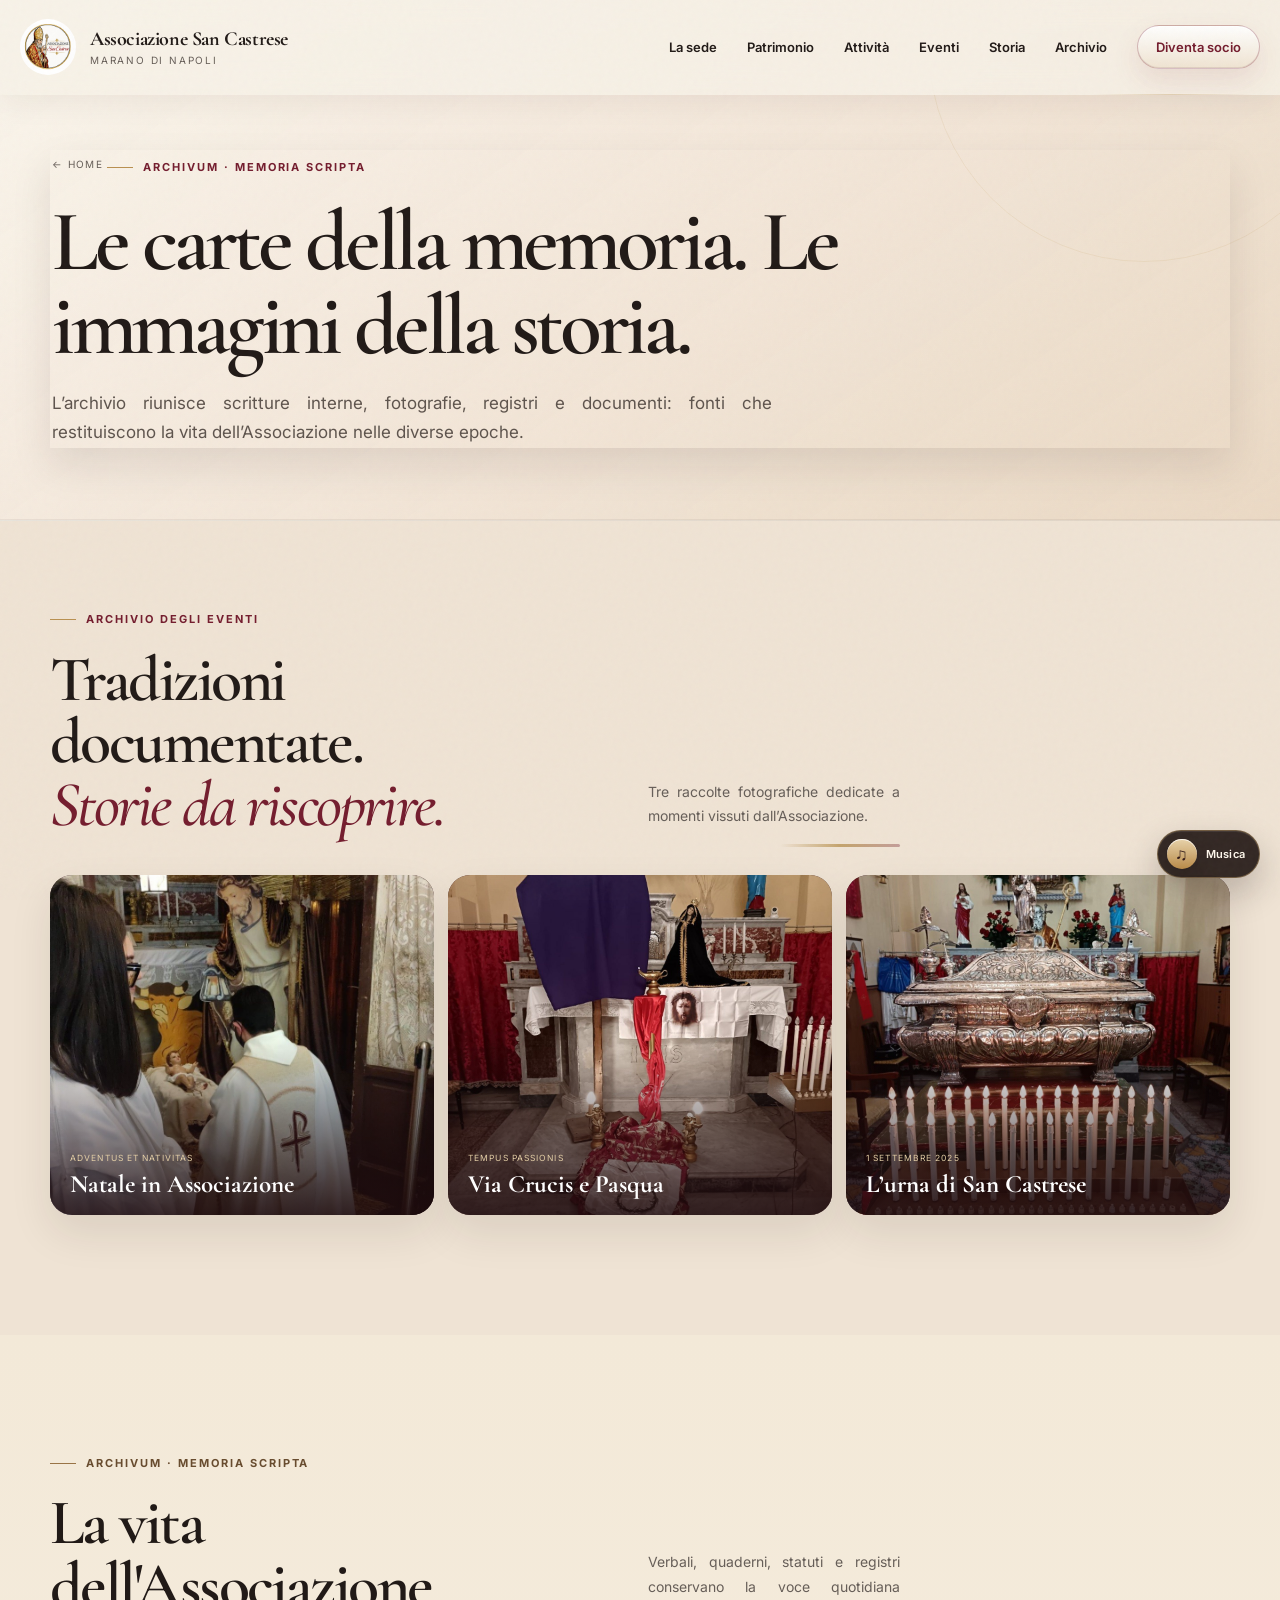
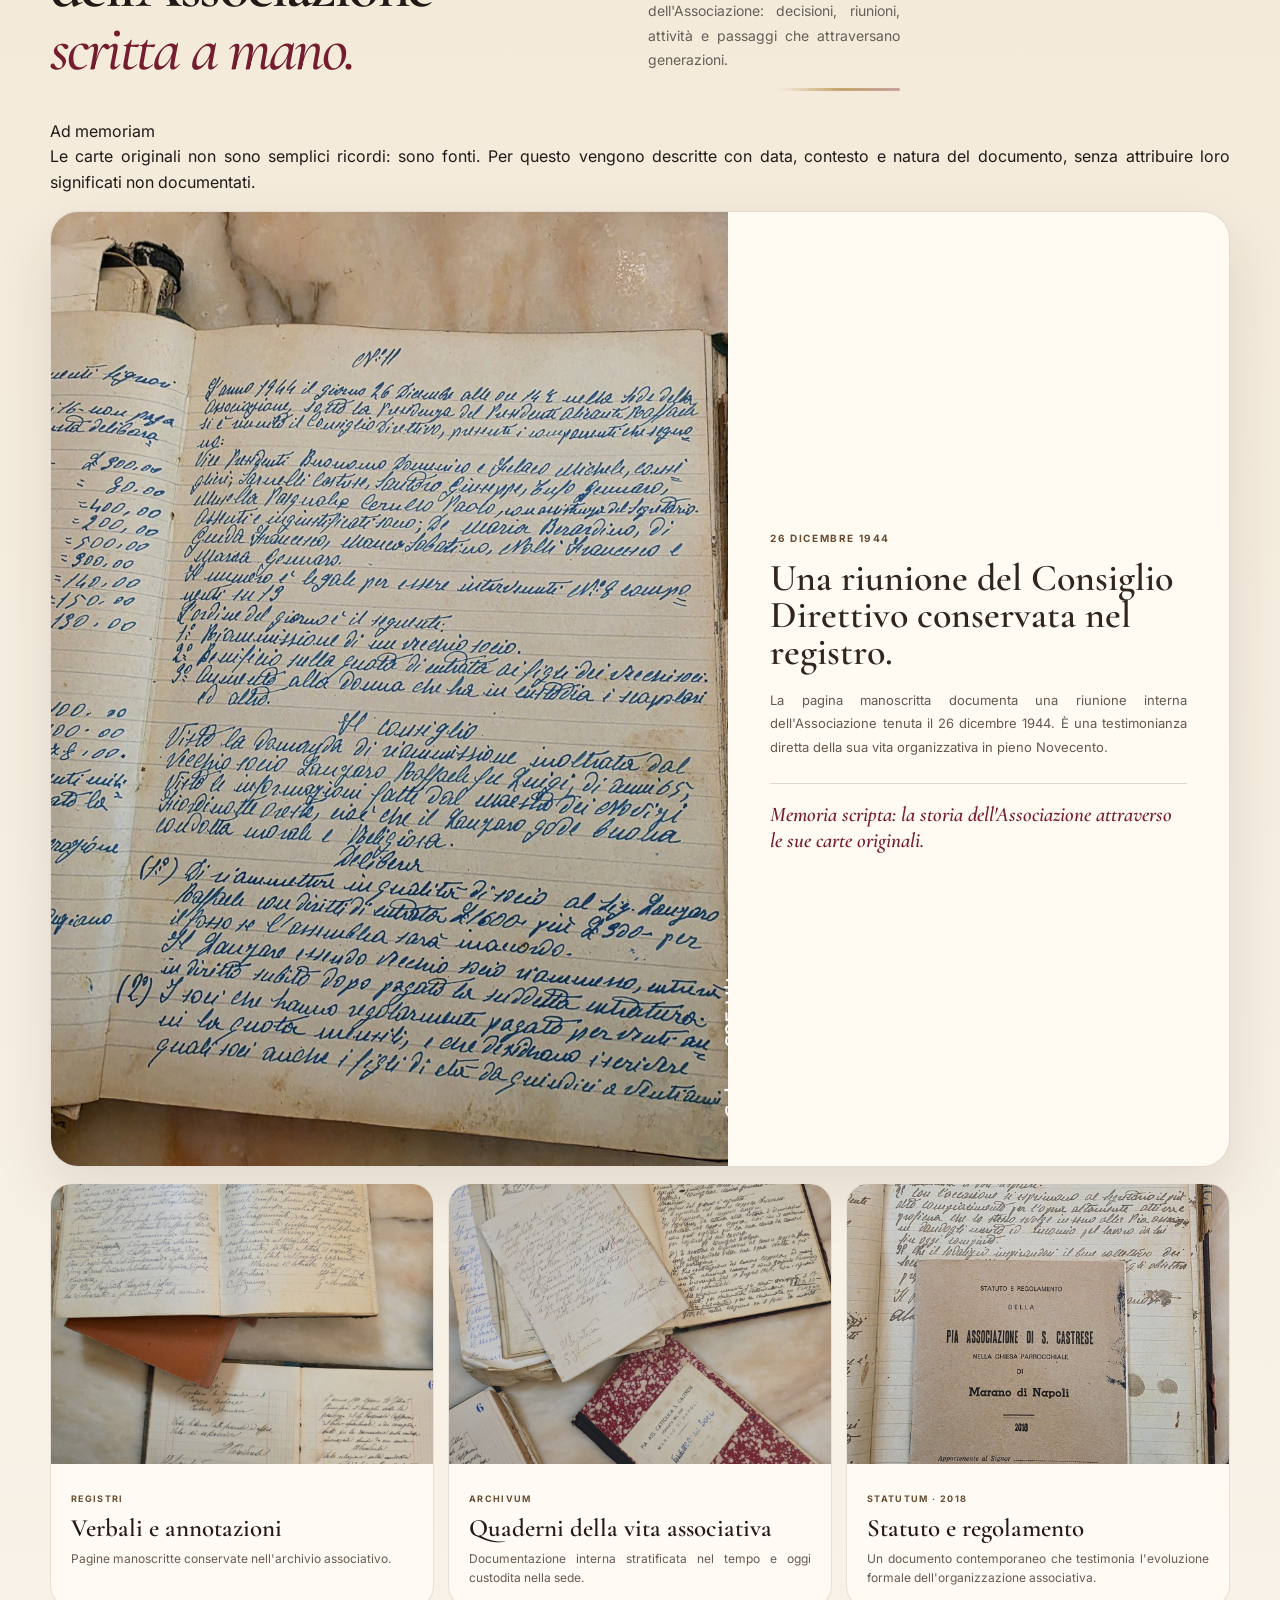
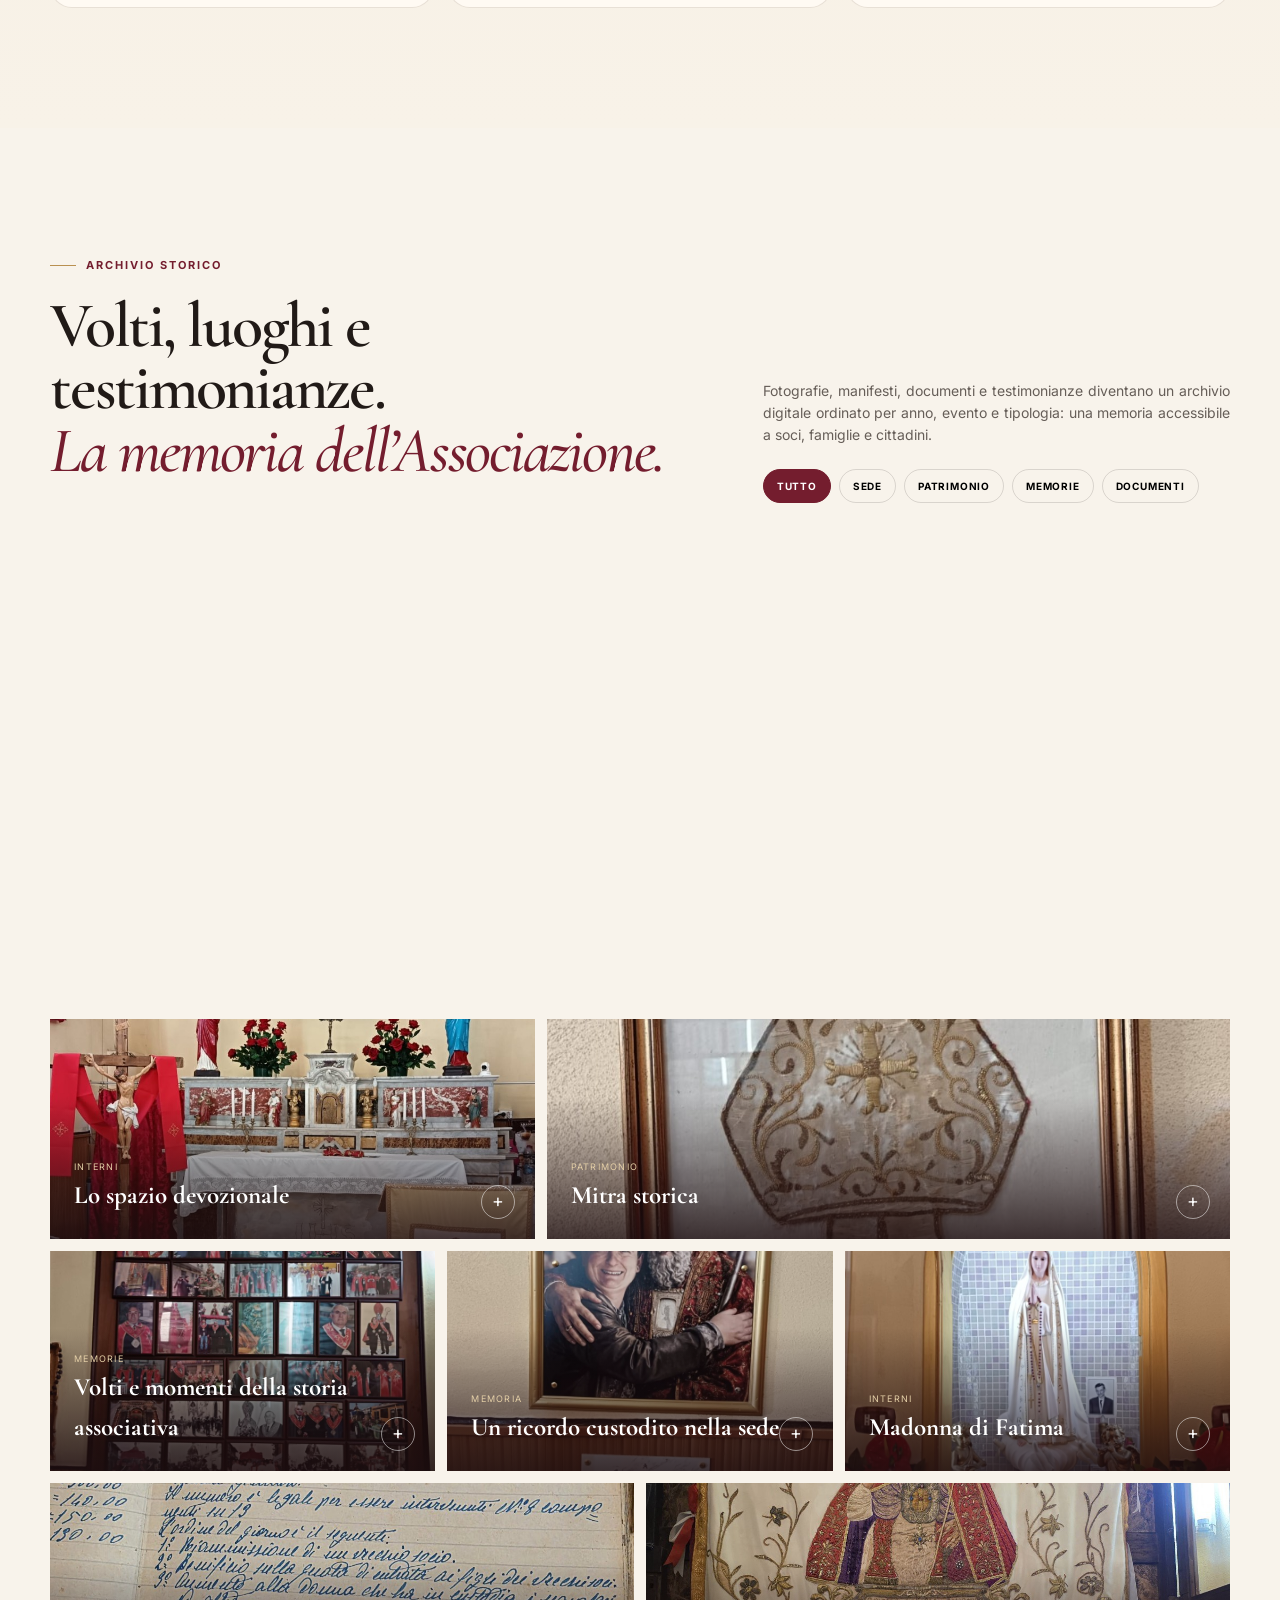
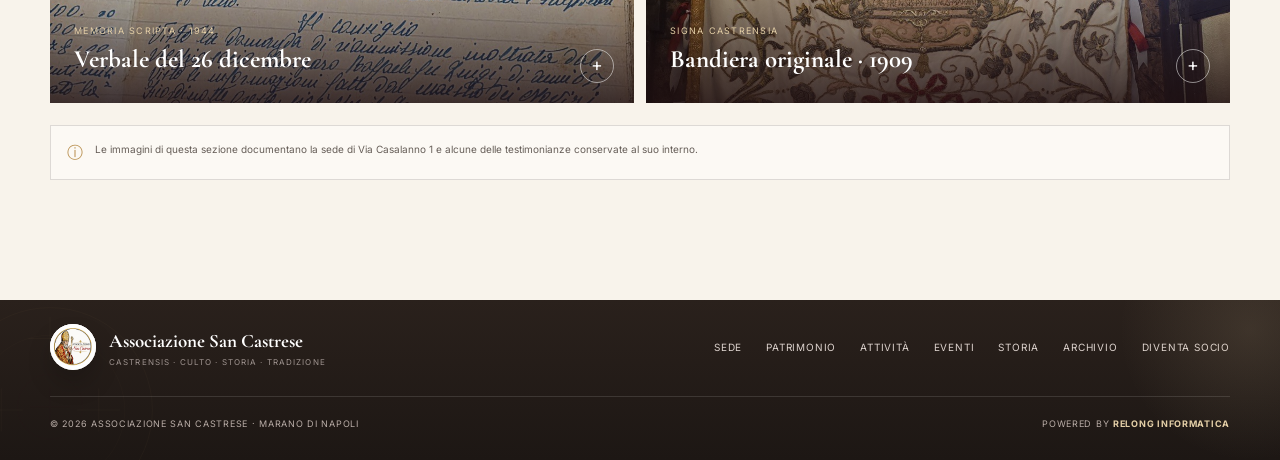
==== commit 8cc4e43b: "Add files via upload" ====
--- a/archivio.html
+++ b/archivio.html
@@ -21,6 +21,16 @@
   <link rel="preconnect" href="https://fonts.gstatic.com" crossorigin>
   <link href="https://fonts.googleapis.com/css2?family=Cormorant+Garamond:wght@500;600;700&family=Inter:wght@400;500;600;700&display=swap" rel="stylesheet">
   <link rel="stylesheet" href="styles.css?v=6.1.0" />
+  <style>
+    /* FIX ARCHIVIO DESKTOP: le nuove tessere 6–10 devono occupare colonne reali della griglia a 12 colonne */
+    @media (min-width: 981px){
+      #gallery-grid .gallery-item:nth-child(6),
+      #gallery-grid .gallery-item:nth-child(7),
+      #gallery-grid .gallery-item:nth-child(8){grid-column:span 4;grid-row:auto;}
+      #gallery-grid .gallery-item:nth-child(9),
+      #gallery-grid .gallery-item:nth-child(10){grid-column:span 6;grid-row:auto;}
+    }
+  </style>
 </head>
 <body>
   <a class="skip-link" href="#contenuto">Vai al contenuto</a>
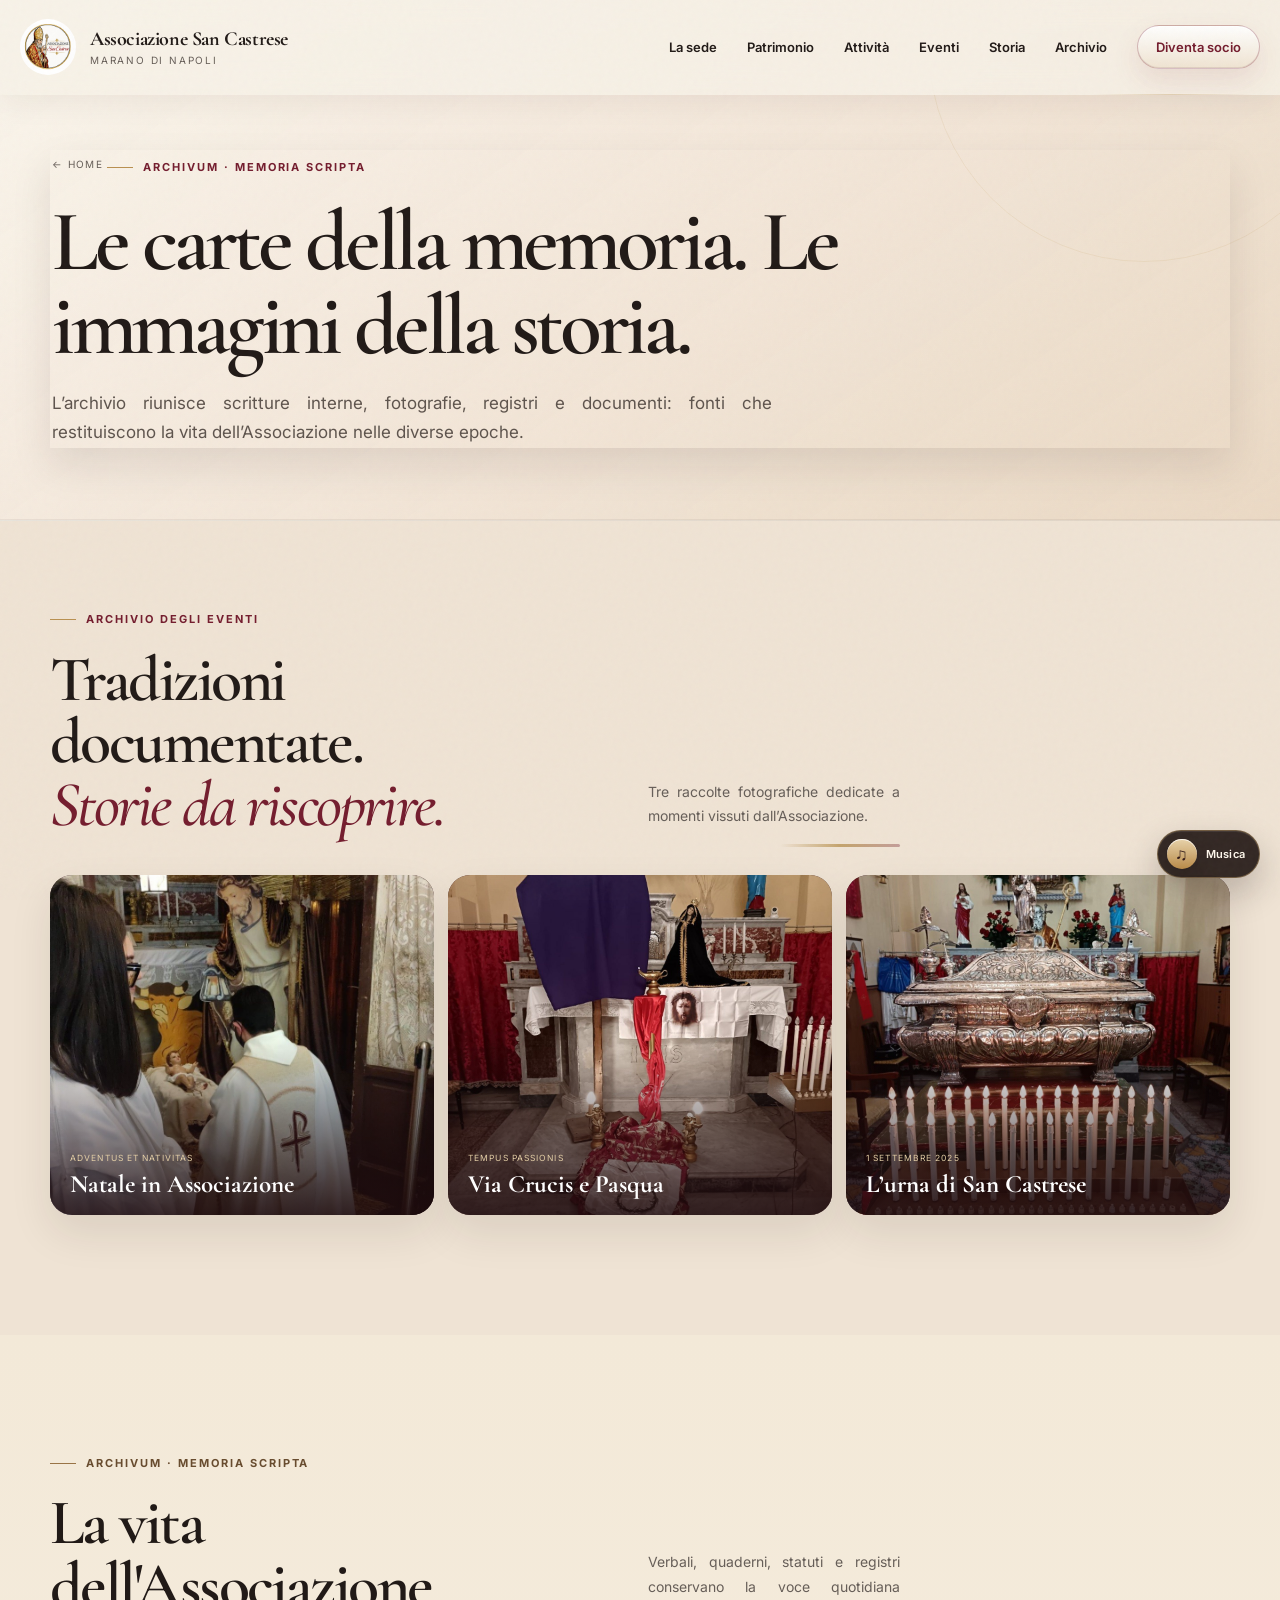
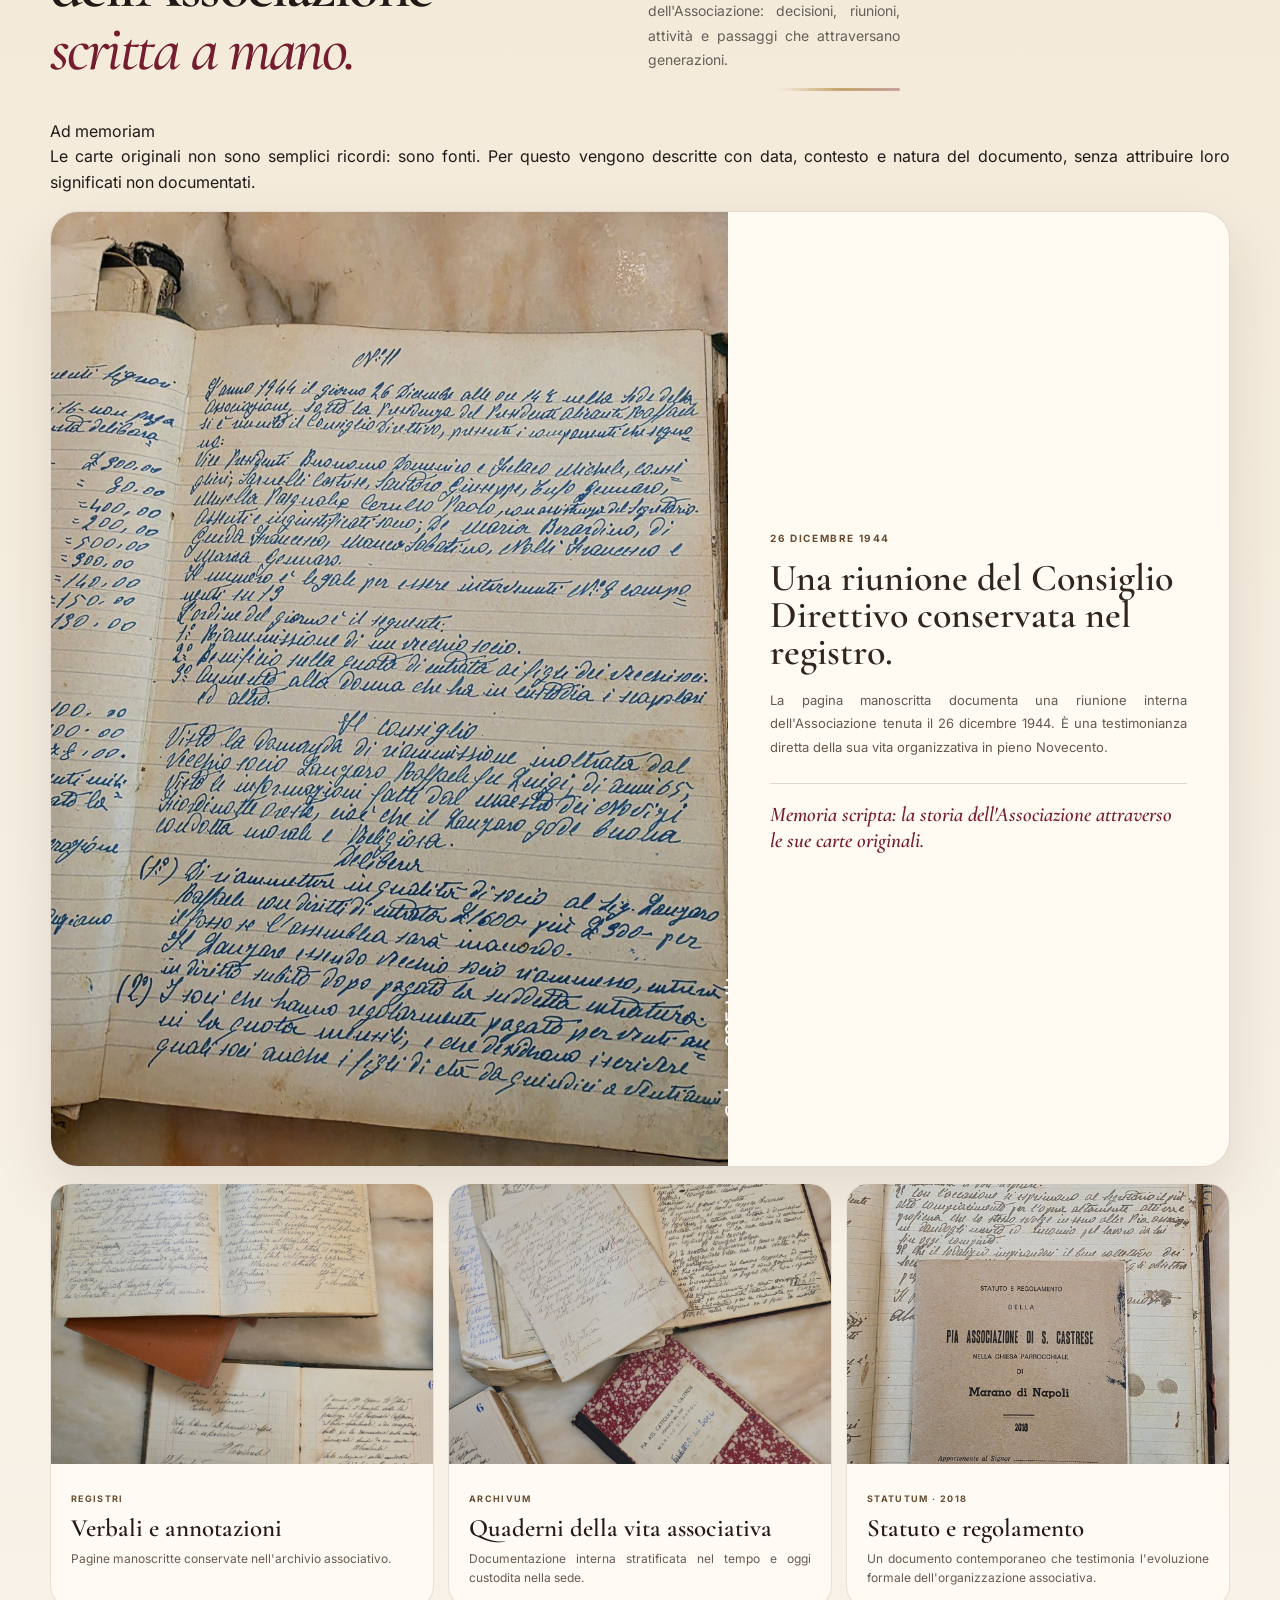
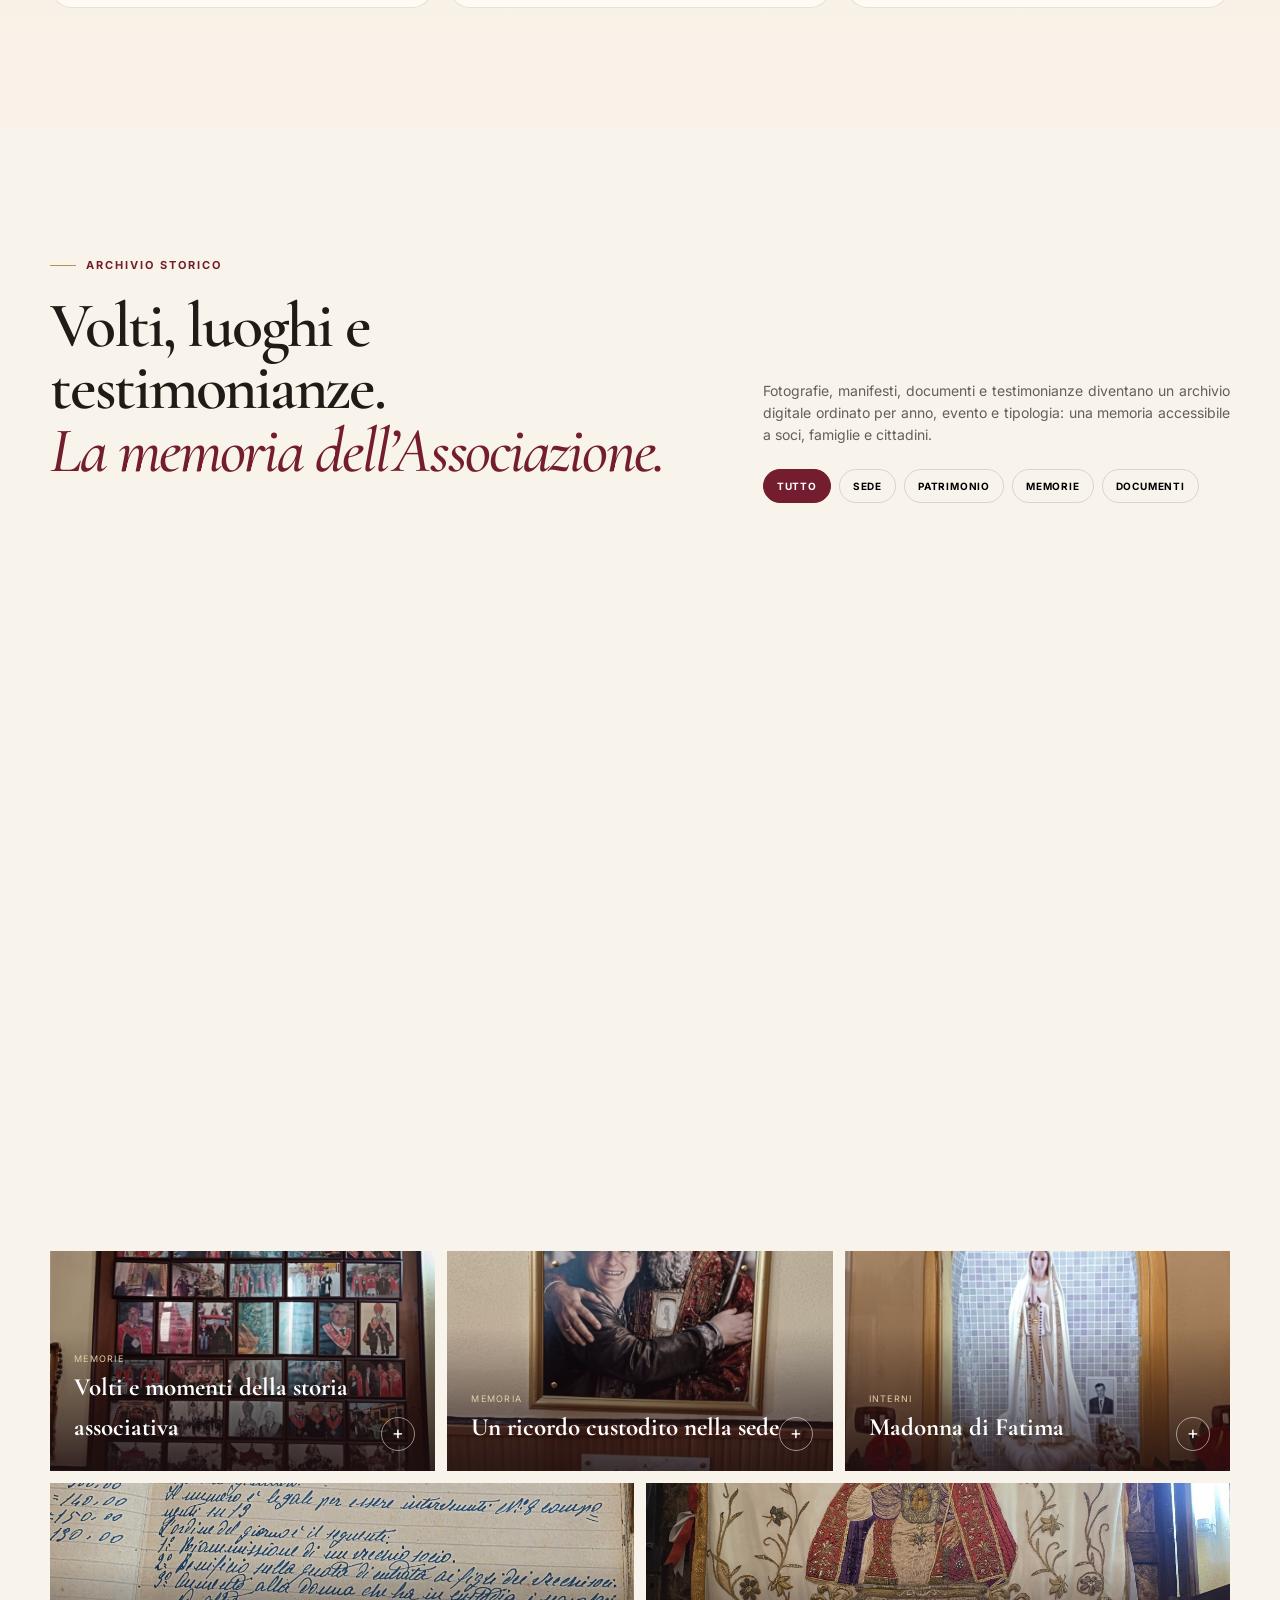
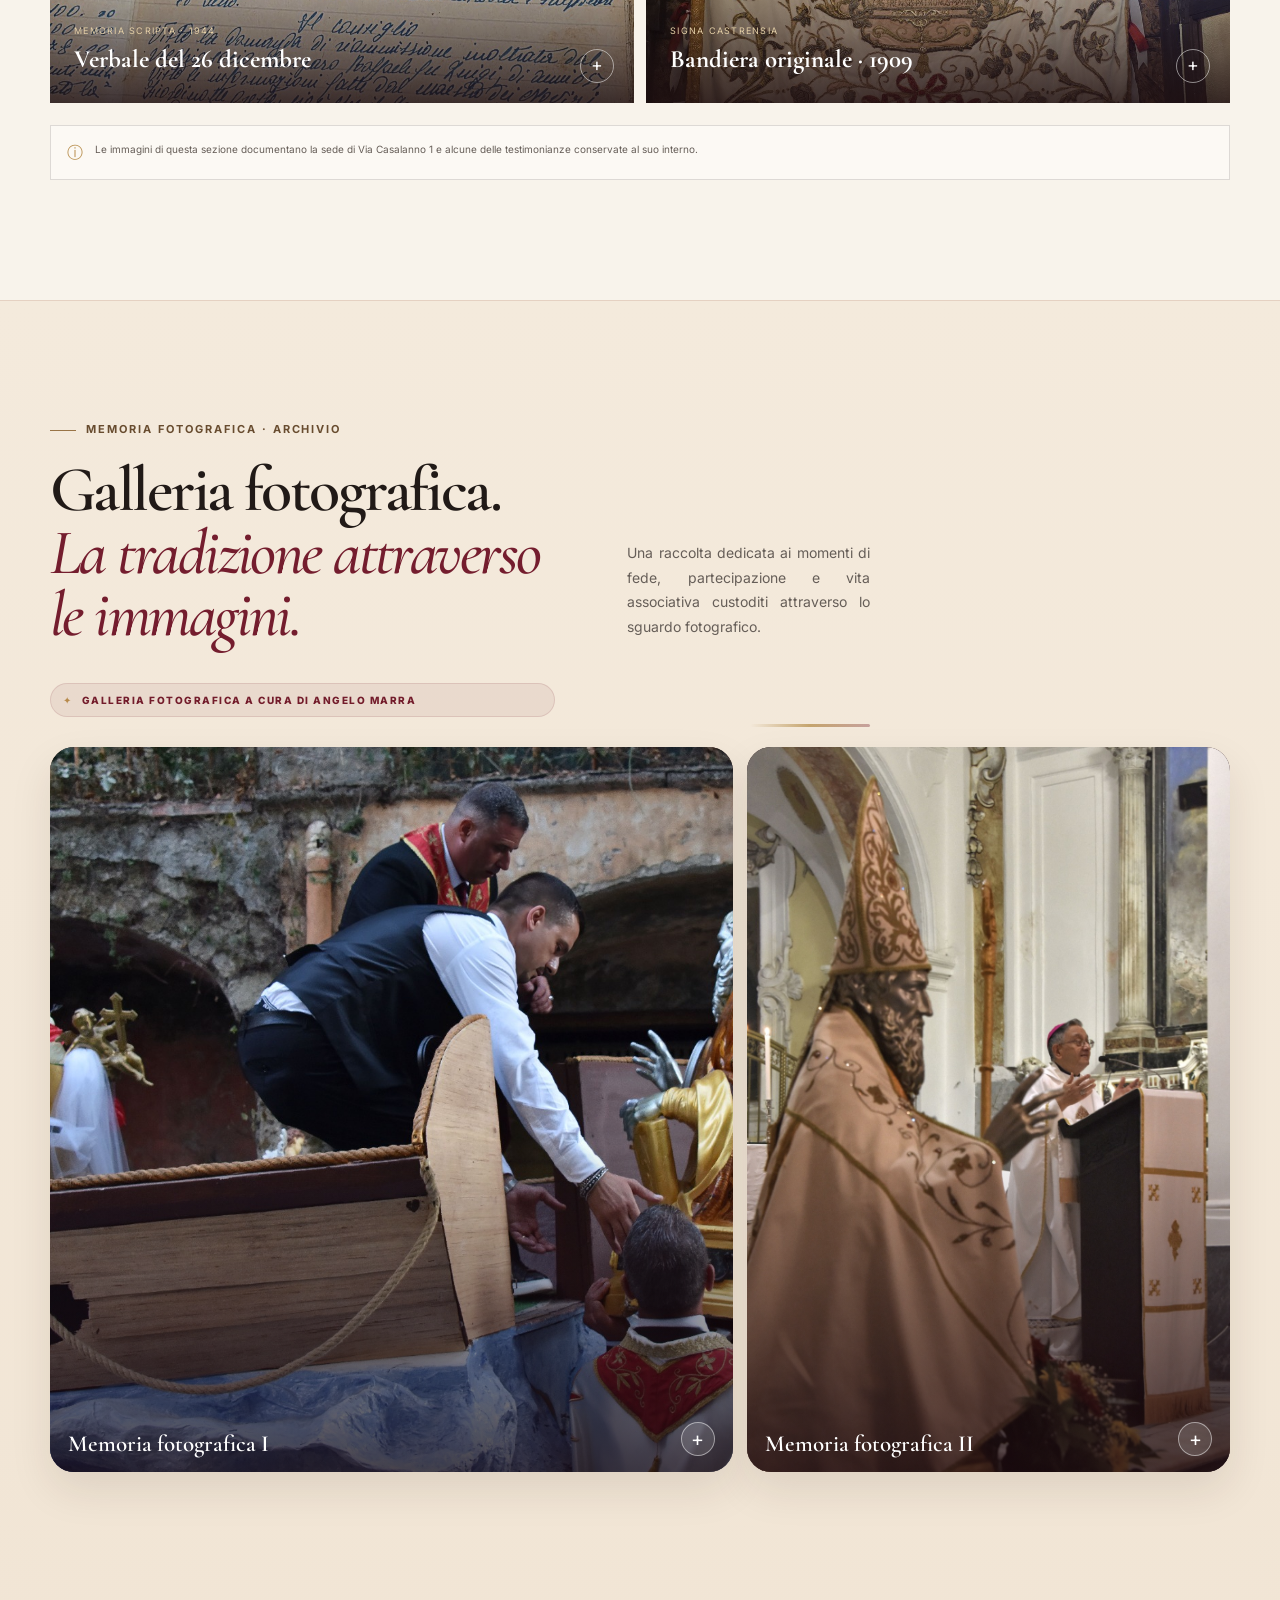
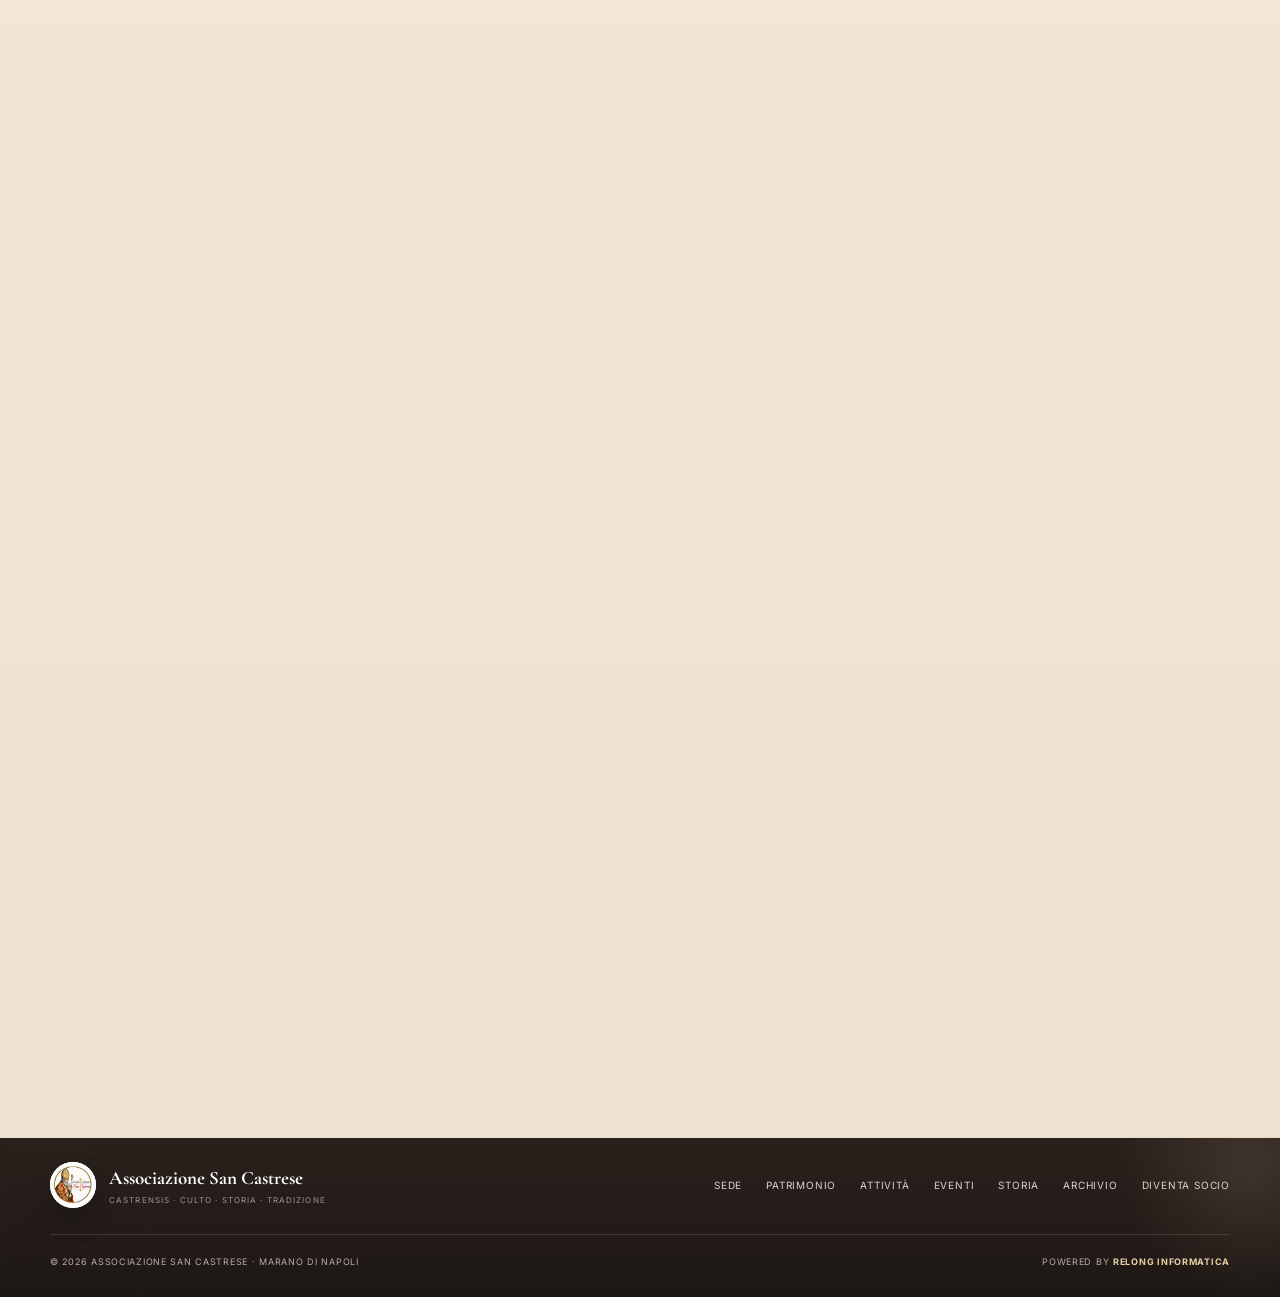
==== commit ddeb4050: "Add files via upload" ====
--- a/archivio.html
+++ b/archivio.html
@@ -31,6 +31,34 @@
       #gallery-grid .gallery-item:nth-child(10){grid-column:span 6;grid-row:auto;}
     }
   </style>
+
+  <style>
+    /* Galleria fotografica · Angelo Marra */
+    .marra-section{background:linear-gradient(180deg,#f4eadc 0%,#efe1cf 100%);border-top:1px solid rgba(115,28,43,.08);border-bottom:1px solid rgba(115,28,43,.08)}
+    .marra-head{max-width:820px;margin-bottom:30px}
+    .marra-credit{display:inline-flex;align-items:center;gap:9px;margin-top:12px;padding:8px 12px;border-radius:999px;background:rgba(115,28,43,.07);border:1px solid rgba(115,28,43,.12);font-size:10px;font-weight:800;letter-spacing:.15em;text-transform:uppercase;color:#731c2b}
+    .marra-credit::before{content:"✦";color:#b78a4b}
+    .marra-grid{display:grid;grid-template-columns:repeat(12,minmax(0,1fr));gap:14px}
+    .marra-photo{position:relative;overflow:hidden;border:0;padding:0;min-height:320px;border-radius:24px;background:#2b1519;cursor:pointer;box-shadow:0 18px 42px rgba(48,25,20,.10)}
+    .marra-photo:nth-child(1),.marra-photo:nth-child(4){grid-column:span 7}
+    .marra-photo:nth-child(2),.marra-photo:nth-child(3){grid-column:span 5}
+    .marra-photo:nth-child(5),.marra-photo:nth-child(6),.marra-photo:nth-child(7){grid-column:span 4}
+    .marra-photo img{width:100%;height:100%;display:block;object-fit:cover;transition:transform .55s ease,filter .4s ease}
+    .marra-photo::after{content:"";position:absolute;inset:0;background:linear-gradient(180deg,transparent 54%,rgba(26,8,12,.74) 100%);pointer-events:none}
+    .marra-photo span{position:absolute;z-index:2;left:18px;right:18px;bottom:16px;display:flex;align-items:end;justify-content:space-between;gap:14px;color:#fff;text-align:left}
+    .marra-photo strong{font-family:"Cormorant Garamond",serif;font-size:23px;font-weight:600;line-height:1}
+    .marra-photo i{width:34px;height:34px;border-radius:50%;display:grid;place-items:center;background:rgba(255,255,255,.12);border:1px solid rgba(255,255,255,.48);font-style:normal;font-size:20px}
+    .marra-photo:hover img{transform:scale(1.035);filter:saturate(1.04)}
+    .marra-note{margin-top:20px;padding:16px 18px;border-radius:18px;background:rgba(255,255,255,.52);border:1px solid rgba(115,28,43,.10);color:#645651;font-size:12px;line-height:1.65}
+    @media(max-width:760px){
+      .marra-grid{grid-template-columns:1fr 1fr;gap:10px}
+      .marra-photo,.marra-photo:nth-child(n){grid-column:auto;min-height:225px;border-radius:18px}
+      .marra-photo:first-child{grid-column:1/-1;min-height:280px}
+      .marra-photo strong{font-size:19px}.marra-photo i{width:30px;height:30px}
+    }
+    @media(max-width:430px){.marra-grid{grid-template-columns:1fr}.marra-photo,.marra-photo:first-child{grid-column:1;min-height:250px}}
+  </style>
+
 </head>
 <body>
   <a class="skip-link" href="#contenuto">Vai al contenuto</a>
@@ -130,6 +158,28 @@
 <div class="source-note reveal"><span aria-hidden="true">ⓘ</span><p>Le immagini di questa sezione documentano la sede di Via Casalanno 1 e alcune delle testimonianze conservate al suo interno.</p></div>
 </div>
 </section>
+
+<section class="marra-section section" id="galleria-angelo-marra">
+  <div class="container">
+    <div class="compact-head marra-head reveal">
+      <span class="eyebrow antique"><i></i>Memoria fotografica · Archivio</span>
+      <h2>Galleria fotografica.<br><em>La tradizione attraverso le immagini.</em></h2>
+      <p>Una raccolta dedicata ai momenti di fede, partecipazione e vita associativa custoditi attraverso lo sguardo fotografico.</p>
+      <span class="marra-credit">Galleria fotografica a cura di Angelo Marra</span>
+    </div>
+    <div class="marra-grid" aria-label="Galleria fotografica a cura di Angelo Marra">
+      <button class="marra-photo reveal" type="button" data-image="assets/gallery/angelo-marra/angelo-marra-01.jpg" data-title="Memoria fotografica I"><img src="assets/gallery/angelo-marra/angelo-marra-01.jpg" alt="Fotografia dell'archivio dell'Associazione San Castrese" loading="lazy"><span><strong>Memoria fotografica I</strong><i>+</i></span></button>
+      <button class="marra-photo reveal reveal-delay" type="button" data-image="assets/gallery/angelo-marra/angelo-marra-02.jpg" data-title="Memoria fotografica II"><img src="assets/gallery/angelo-marra/angelo-marra-02.jpg" alt="Fotografia dell'archivio dell'Associazione San Castrese" loading="lazy"><span><strong>Memoria fotografica II</strong><i>+</i></span></button>
+      <button class="marra-photo reveal" type="button" data-image="assets/gallery/angelo-marra/angelo-marra-03.jpg" data-title="Memoria fotografica III"><img src="assets/gallery/angelo-marra/angelo-marra-03.jpg" alt="Fotografia dell'archivio dell'Associazione San Castrese" loading="lazy"><span><strong>Memoria fotografica III</strong><i>+</i></span></button>
+      <button class="marra-photo reveal" type="button" data-image="assets/gallery/angelo-marra/angelo-marra-04.jpg" data-title="Memoria fotografica IV"><img src="assets/gallery/angelo-marra/angelo-marra-04.jpg" alt="Fotografia dell'archivio dell'Associazione San Castrese" loading="lazy"><span><strong>Memoria fotografica IV</strong><i>+</i></span></button>
+      <button class="marra-photo reveal" type="button" data-image="assets/gallery/angelo-marra/angelo-marra-05.jpg" data-title="Memoria fotografica V"><img src="assets/gallery/angelo-marra/angelo-marra-05.jpg" alt="Fotografia dell'archivio dell'Associazione San Castrese" loading="lazy"><span><strong>Memoria fotografica V</strong><i>+</i></span></button>
+      <button class="marra-photo reveal" type="button" data-image="assets/gallery/angelo-marra/angelo-marra-06.jpg" data-title="Memoria fotografica VI"><img src="assets/gallery/angelo-marra/angelo-marra-06.jpg" alt="Fotografia dell'archivio dell'Associazione San Castrese" loading="lazy"><span><strong>Memoria fotografica VI</strong><i>+</i></span></button>
+      <button class="marra-photo reveal" type="button" data-image="assets/gallery/angelo-marra/angelo-marra-07.jpg" data-title="Memoria fotografica VII"><img src="assets/gallery/angelo-marra/angelo-marra-07.jpg" alt="Fotografia dell'archivio dell'Associazione San Castrese" loading="lazy"><span><strong>Memoria fotografica VII</strong><i>+</i></span></button>
+    </div>
+    <p class="marra-note reveal">Le immagini di questa raccolta sono pubblicate nell'archivio digitale dell'Associazione San Castrese con credito fotografico ad <strong>Angelo Marra</strong>.</p>
+  </div>
+</section>
+
   </main>
   <nav class="mobile-cta" aria-label="Azioni rapide">
     <a href="https://www.google.com/maps/dir/?api=1&amp;destination=Via%20Casalanno%201%2C%2080016%20Marano%20di%20Napoli%20NA" rel="noopener" target="_blank"><span>⌖</span>Portami in Associazione</a>
@@ -157,4 +207,21 @@
     <div class="lightbox-caption"><small id="lightbox-year"></small><strong id="lightbox-title"></strong><span>Archivio fotografico</span></div>
   </dialog>
   <script src="script.js?v=6.1.0"></script>
+
+  <script>
+    (() => {
+      const dialog = document.getElementById('lightbox');
+      const image = document.getElementById('lightbox-image');
+      const title = document.getElementById('lightbox-title');
+      const year = document.getElementById('lightbox-year');
+      document.querySelectorAll('.marra-photo').forEach(btn => btn.addEventListener('click', () => {
+        if(!dialog || !image) return;
+        image.style.backgroundImage = `url("${btn.dataset.image}")`;
+        if(title) title.textContent = btn.dataset.title || 'Galleria fotografica';
+        if(year) year.textContent = 'Foto · Angelo Marra';
+        if(typeof dialog.showModal === 'function') dialog.showModal();
+      }));
+    })();
+  </script>
+
 </body></html>
